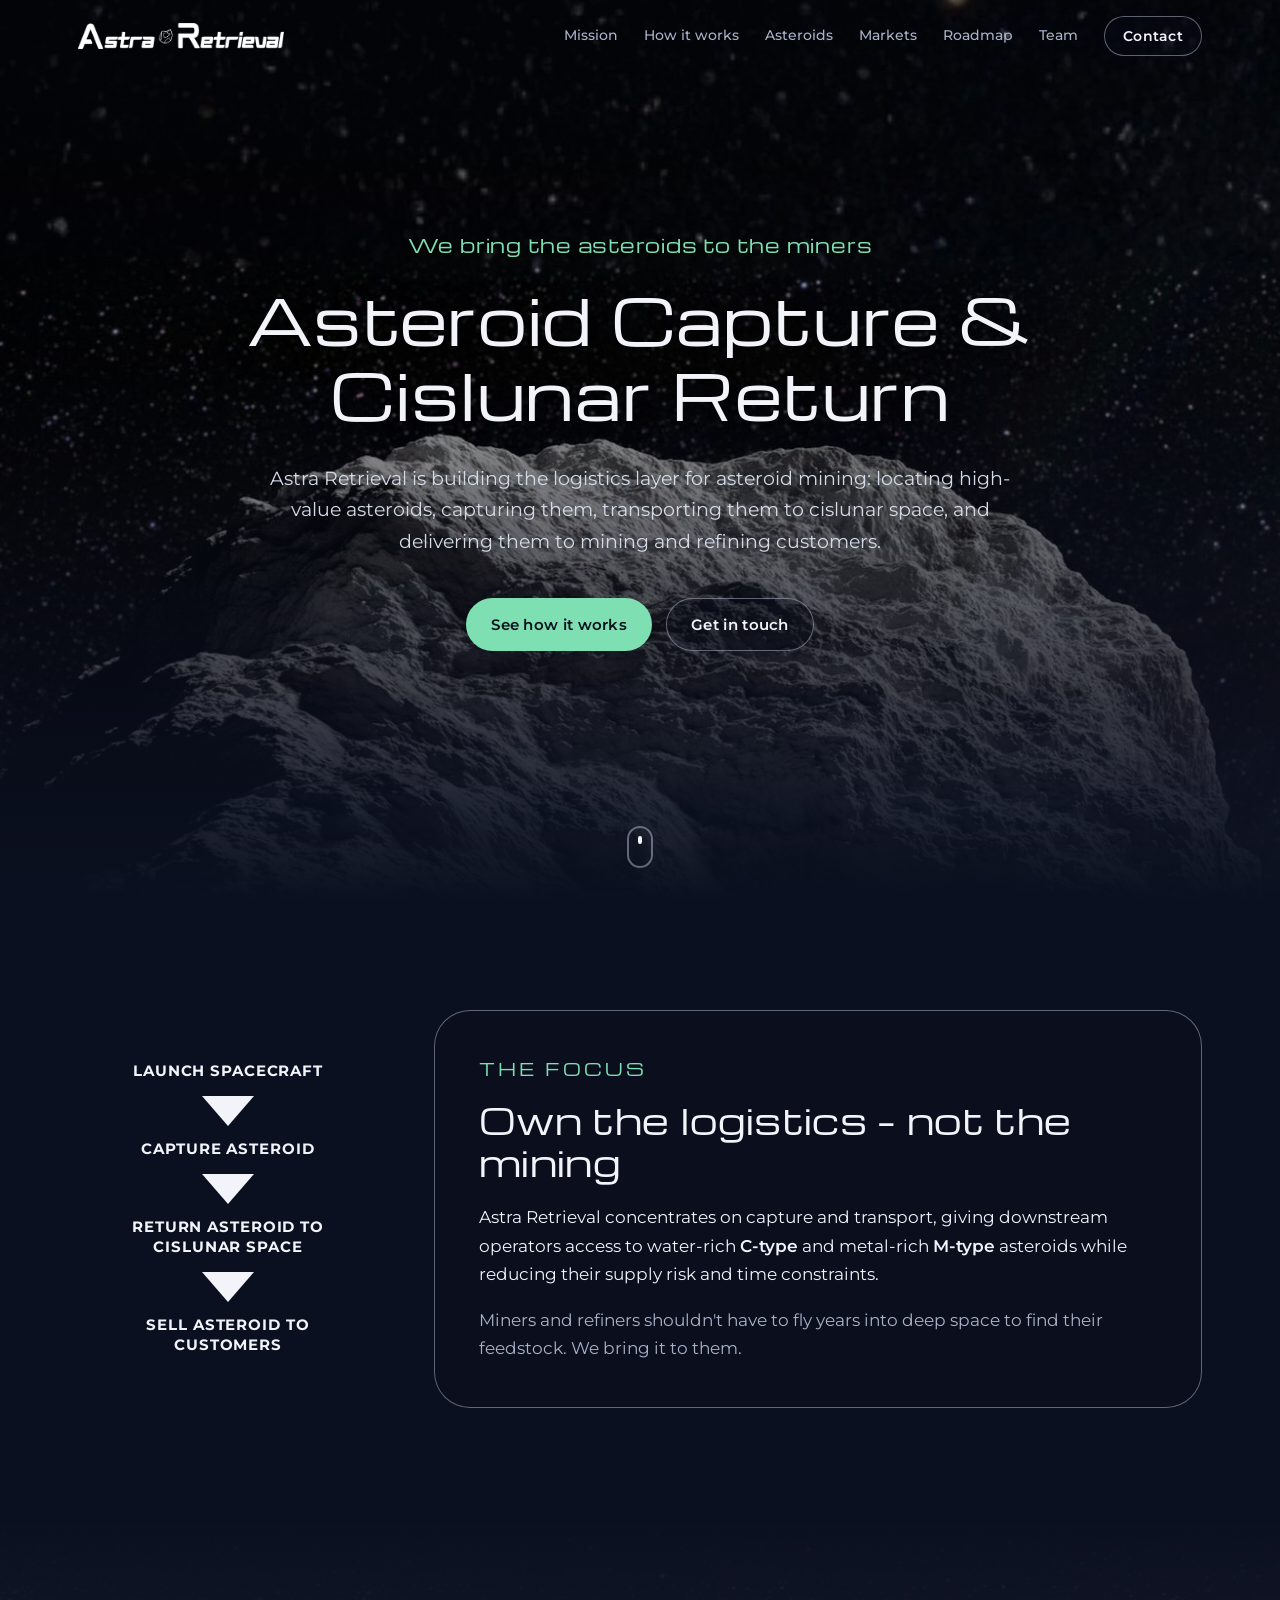
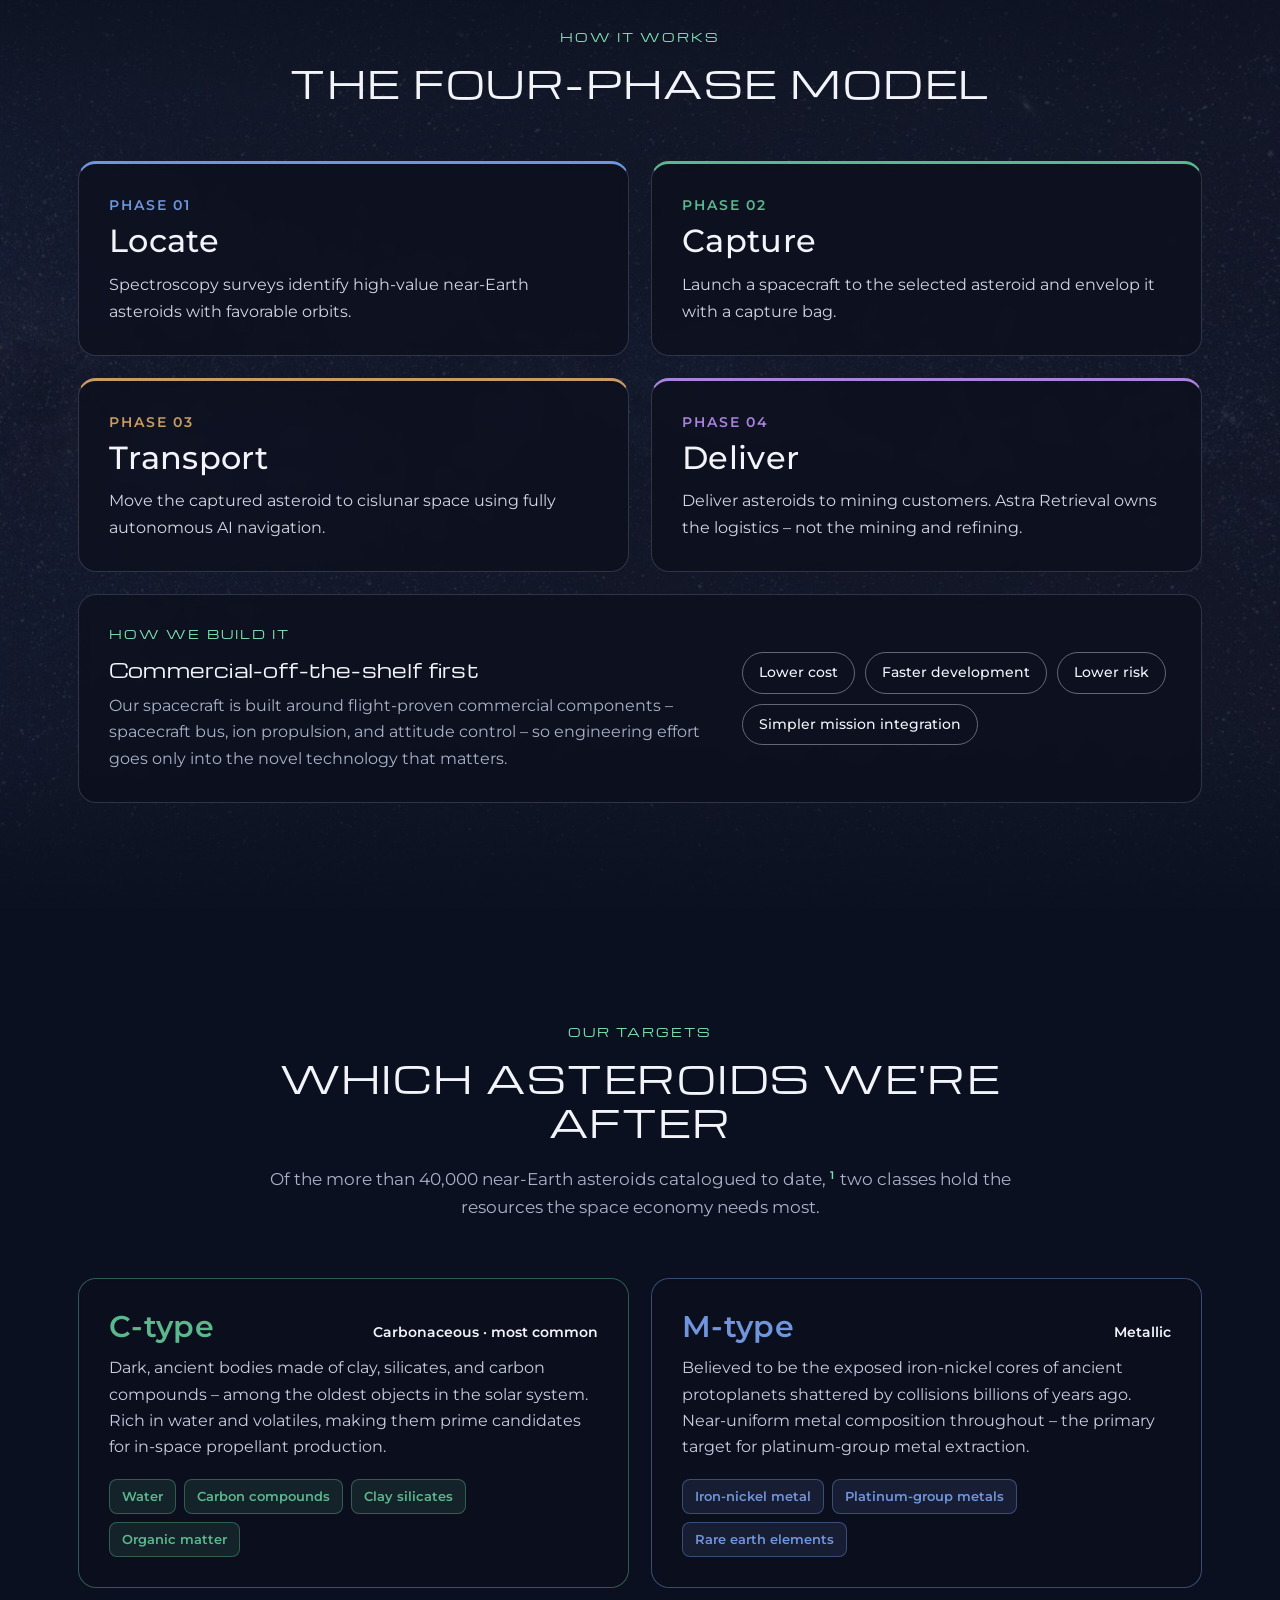
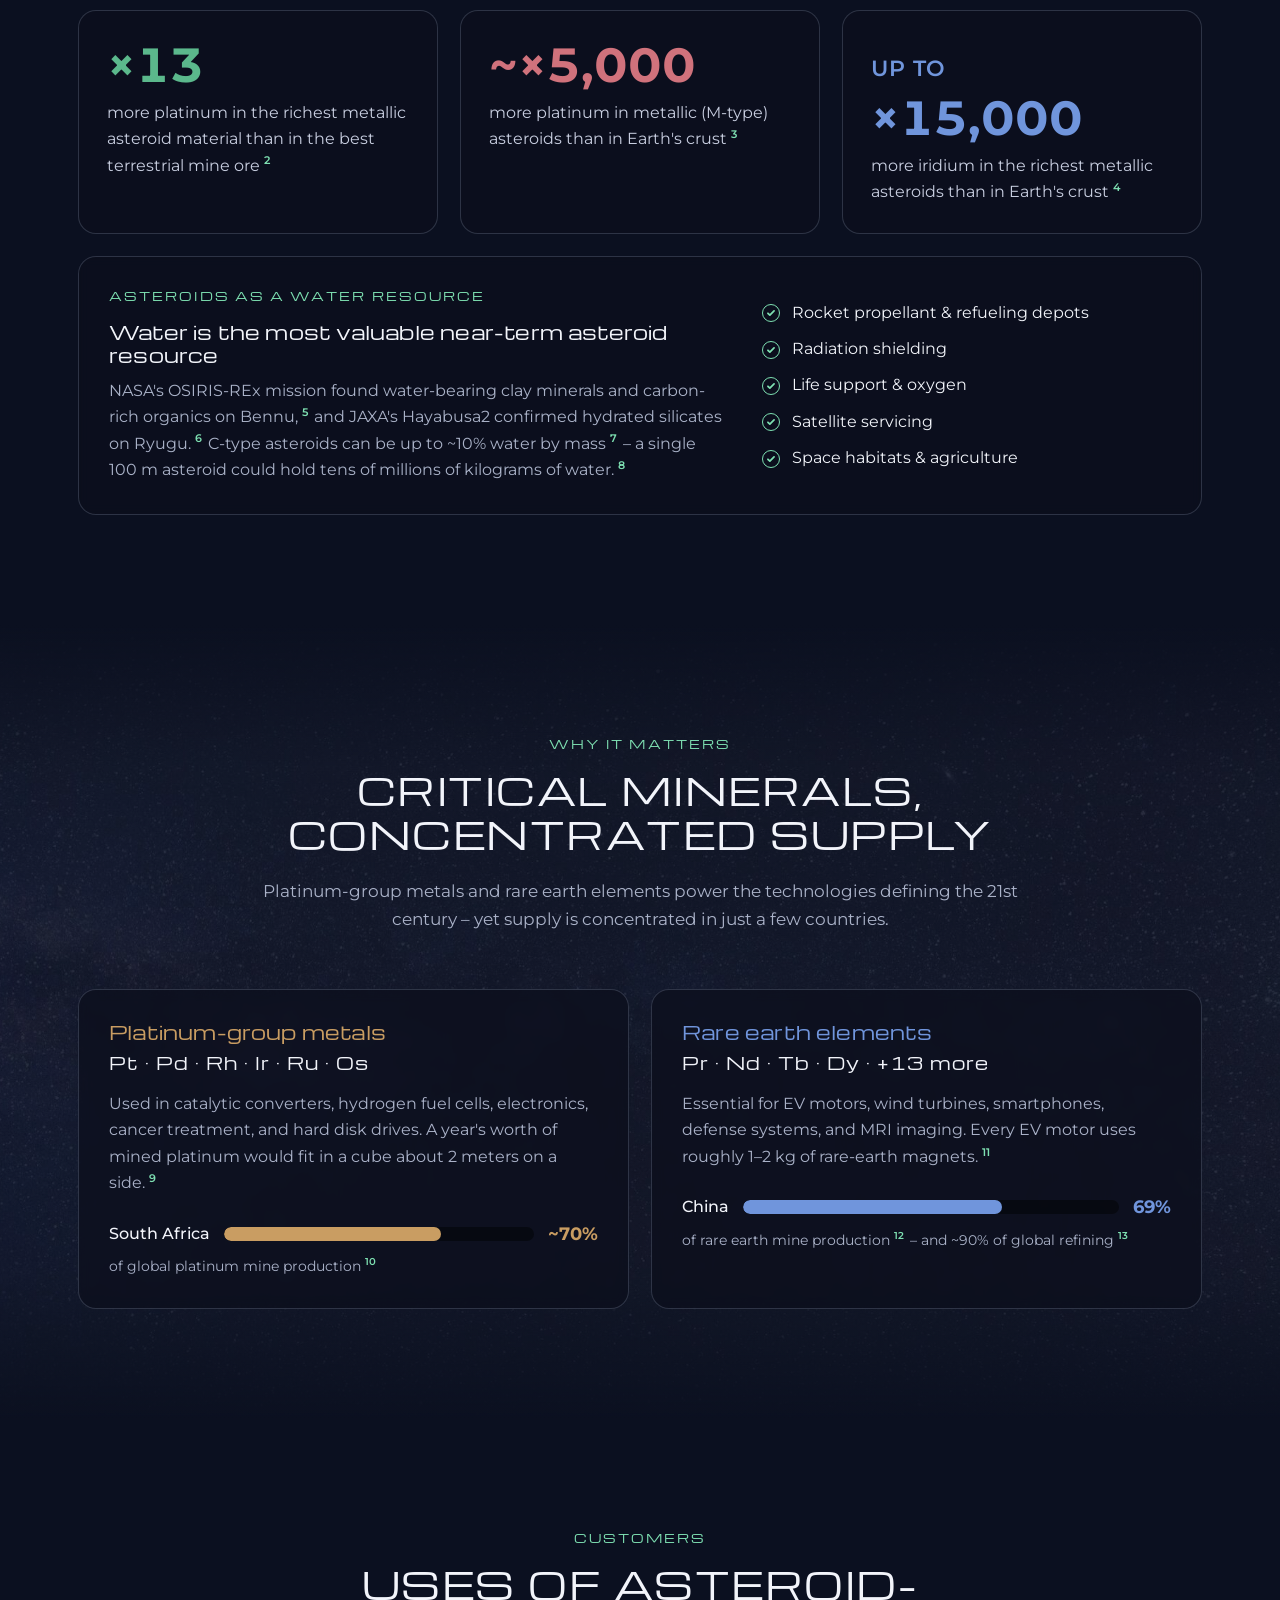
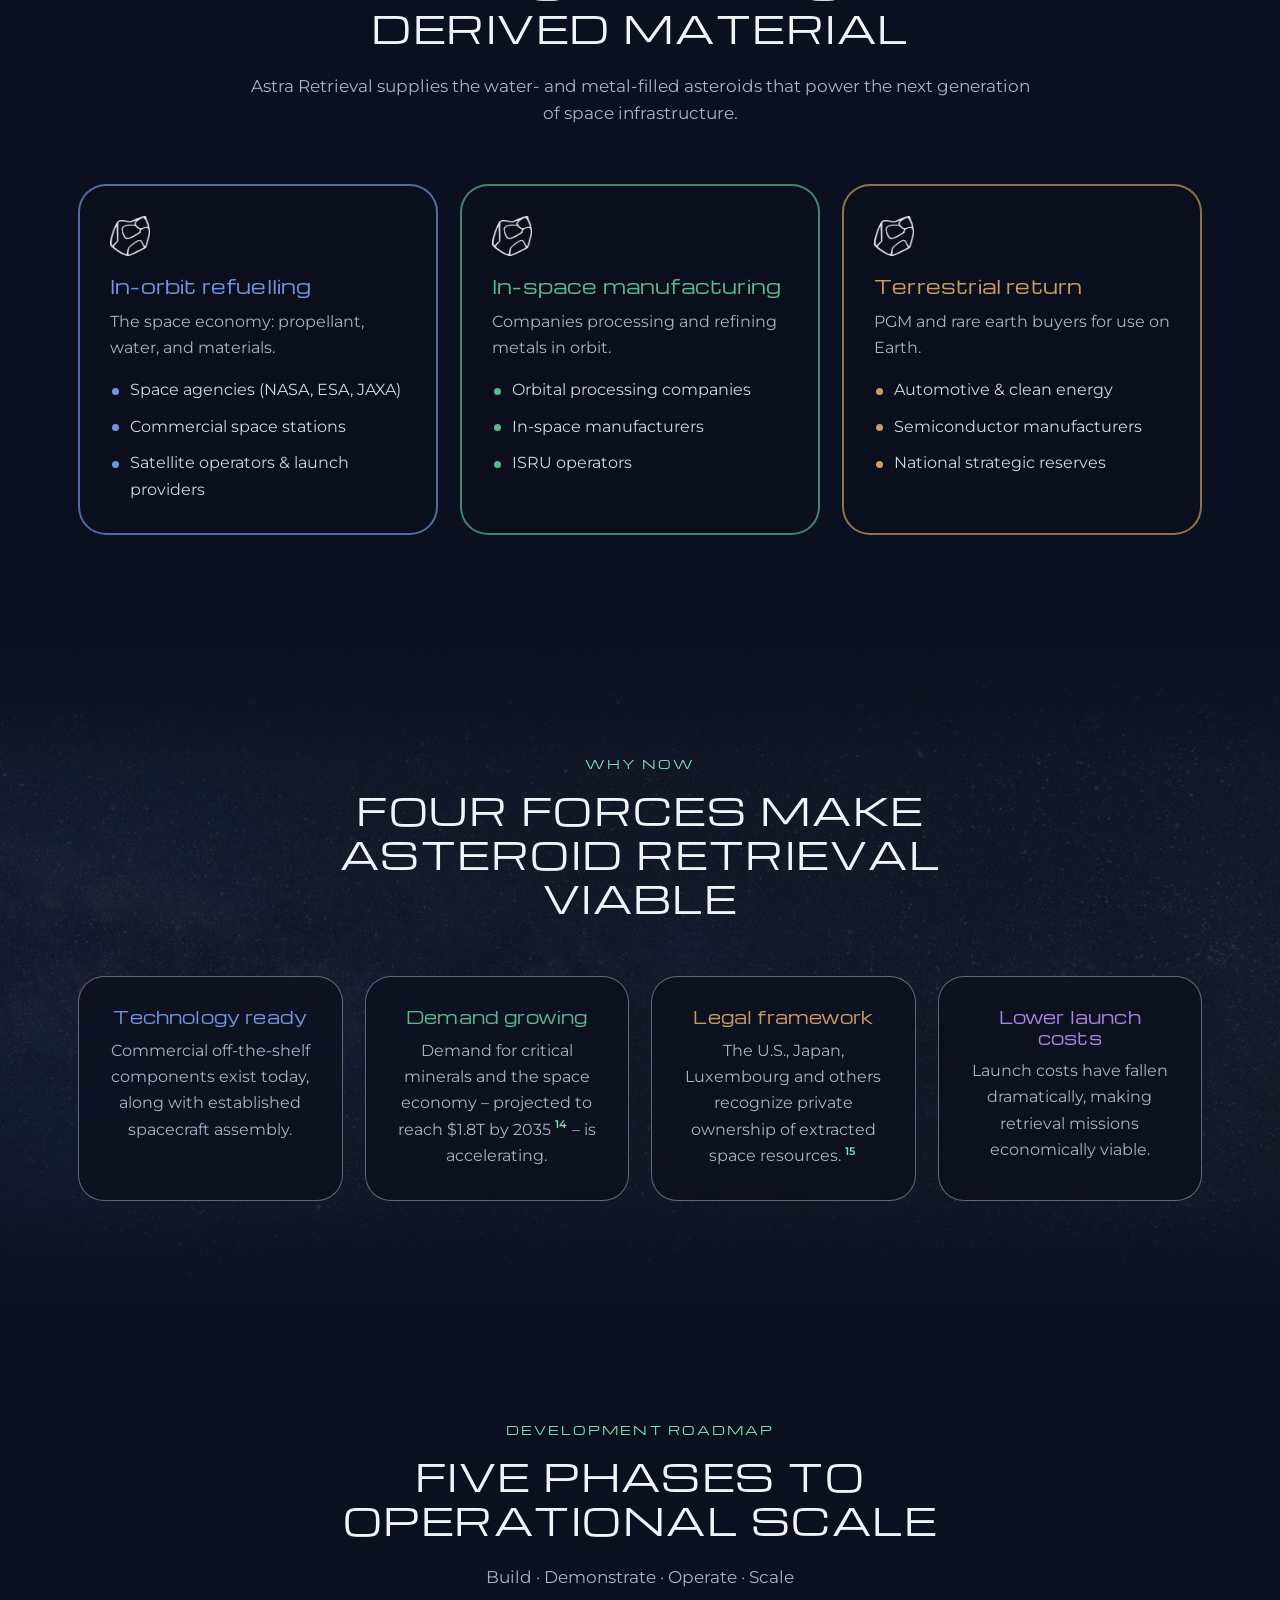
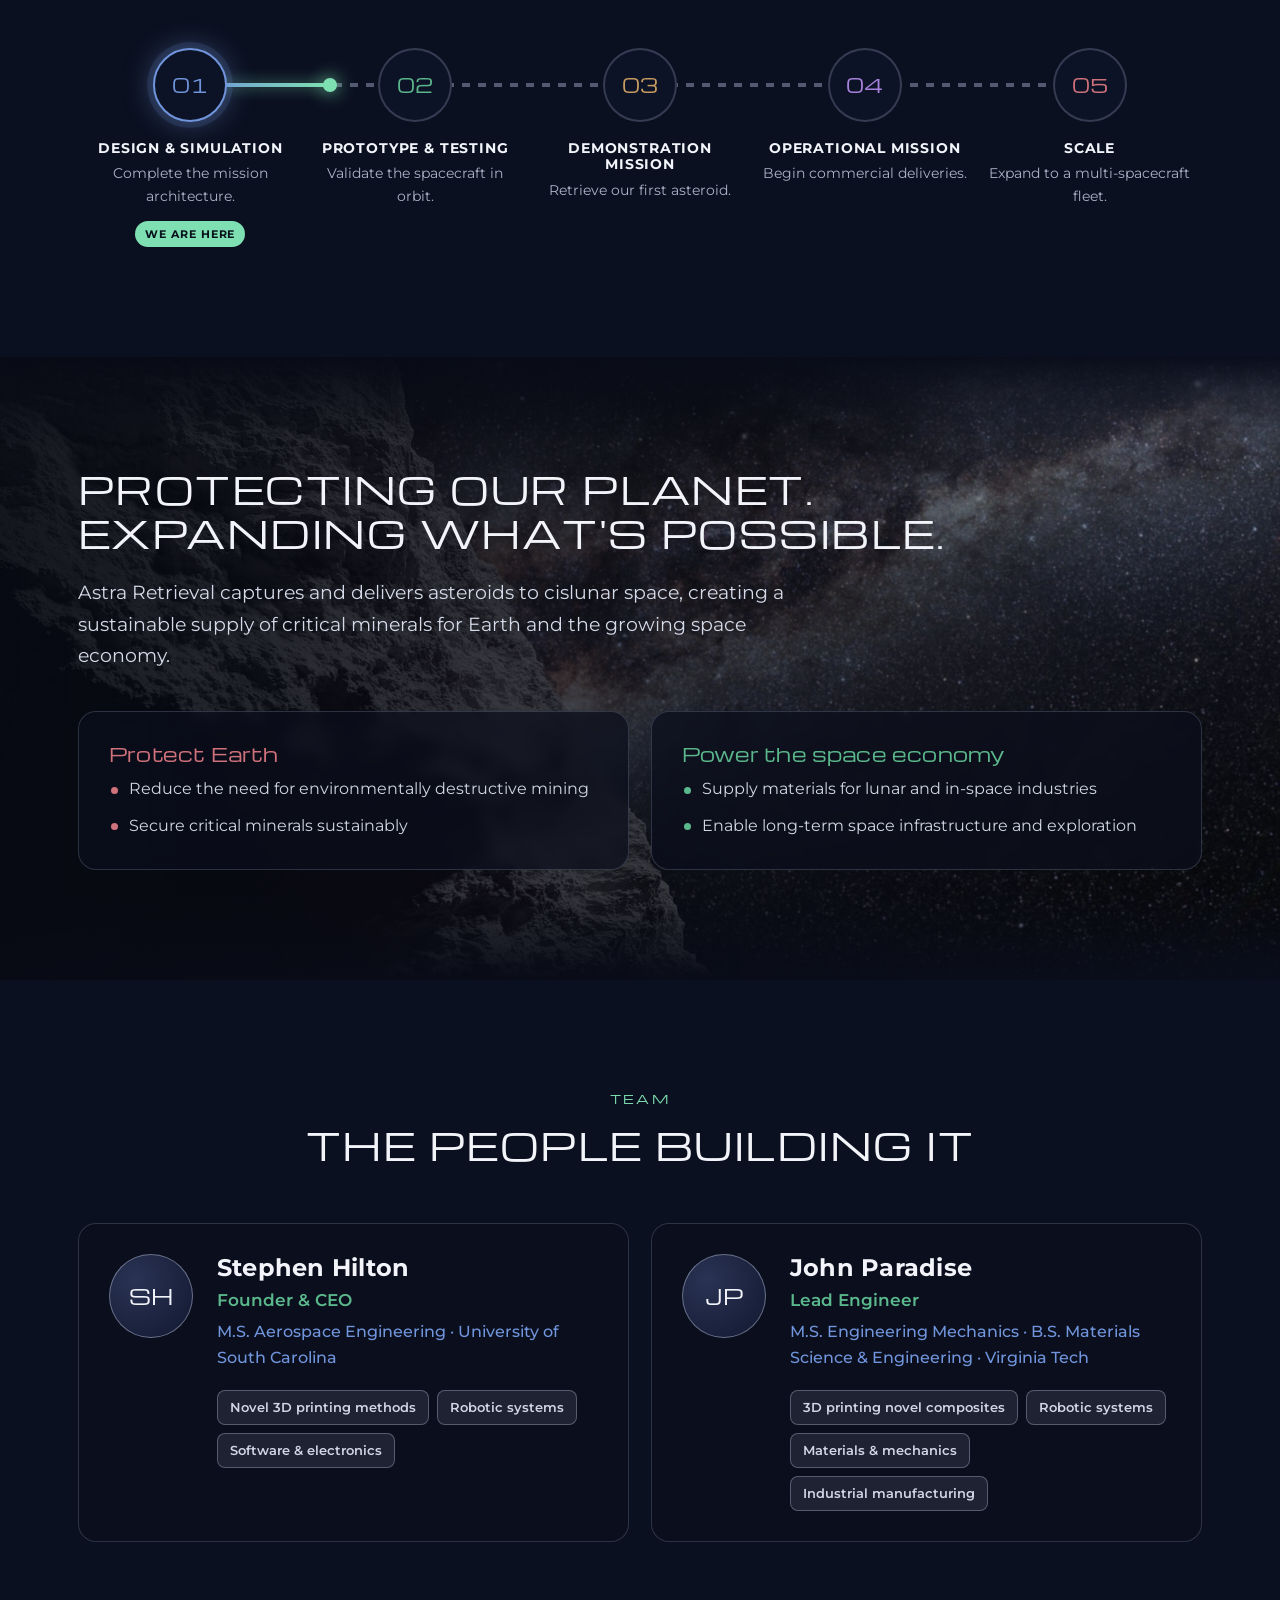
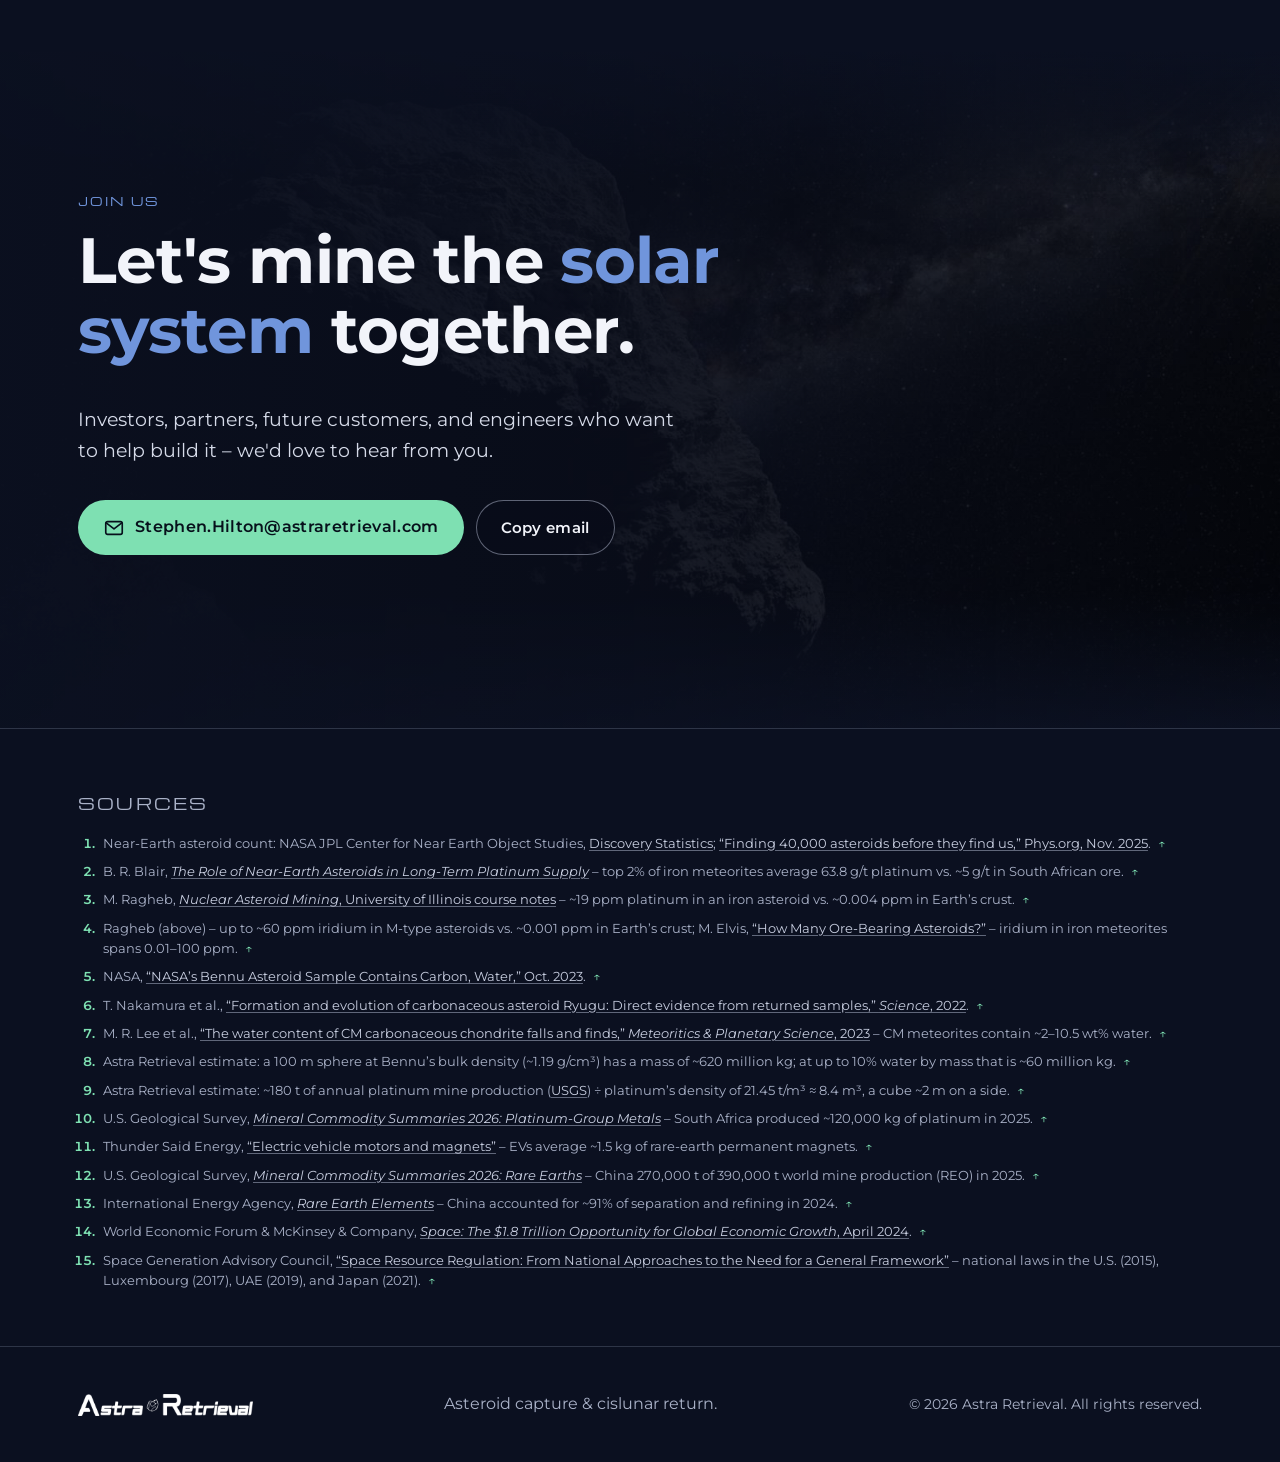
==== index.html @ 71930794 "Replace em dashes with en dashes in index.html" ====
<!doctype html>
<html lang="en">
<head>
  <meta charset="utf-8">
  <meta name="viewport" content="width=device-width, initial-scale=1">
  <title>Astra Retrieval — Asteroid Capture &amp; Cislunar Return</title>
  <meta name="description" content="Astra Retrieval is building the logistics layer for asteroid mining: locating high-value asteroids, capturing them, and delivering them to cislunar space for mining and refining customers.">
  <meta name="theme-color" content="#0b1020">

  <meta property="og:type" content="website">
  <meta property="og:title" content="Astra Retrieval — Asteroid Capture &amp; Cislunar Return">
  <meta property="og:description" content="We bring the asteroids to the miners. Astra Retrieval captures water- and metal-rich asteroids and delivers them to cislunar space.">
  <meta property="og:image" content="assets/img/og-image.jpg">
  <meta name="twitter:card" content="summary_large_image">

  <link rel="icon" href="favicon.ico" sizes="any">
  <link rel="icon" href="assets/img/favicon.png" type="image/png">
  <link rel="apple-touch-icon" href="assets/img/apple-touch-icon.png">

  <link rel="preconnect" href="https://fonts.googleapis.com">
  <link rel="preconnect" href="https://fonts.gstatic.com" crossorigin>
  <link href="https://fonts.googleapis.com/css2?family=Michroma&family=Montserrat:wght@300;400;500;600;700&display=swap" rel="stylesheet">
  <link rel="stylesheet" href="assets/css/styles.css">
</head>
<body>
  <a class="skip-link" href="#main">Skip to content</a>

  <header class="site-header">
    <div class="container nav">
      <a href="#top" class="brand" aria-label="Astra Retrieval — home">
        <img src="assets/img/logo-wordmark.png" alt="Astra Retrieval" width="220" height="28">
      </a>
      <button class="nav-toggle" aria-expanded="false" aria-controls="nav-links" aria-label="Open menu">
        <span></span><span></span><span></span>
      </button>
      <nav id="nav-links" class="nav-links" aria-label="Main">
        <a href="#focus">Mission</a>
        <a href="#how">How it works</a>
        <a href="#asteroids">Asteroids</a>
        <a href="#markets">Markets</a>
        <a href="#roadmap">Roadmap</a>
        <a href="#team">Team</a>
        <a href="#contact" class="btn btn-outline btn-sm">Contact</a>
      </nav>
    </div>
  </header>

  <main id="main">

    <!-- HERO ============================================================ -->
    <section class="hero" id="top">
      <div class="hero-bg" aria-hidden="true"><div class="hero-photo"></div></div>
      <div class="container hero-inner">
        <p class="tagline">We bring the asteroids to the miners</p>
        <h1>Asteroid Capture &amp;<br>Cislunar Return</h1>
        <p class="lead">Astra Retrieval is building the logistics layer for asteroid mining: locating high-value asteroids, capturing them, transporting them to cislunar space, and delivering them to mining and refining customers.</p>
        <div class="hero-cta">
          <a href="#how" class="btn btn-primary">See how it works</a>
          <a href="#contact" class="btn btn-outline">Get in touch</a>
        </div>
      </div>
      <a href="#focus" class="scroll-cue" aria-label="Scroll to next section"><span></span></a>
    </section>

    <!-- FOCUS ============================================================ -->
    <section class="section" id="focus">
      <div class="container focus">
        <ol class="flow" aria-label="Business model">
          <li>Launch spacecraft</li>
          <li>Capture asteroid</li>
          <li>Return asteroid to cislunar space</li>
          <li>Sell asteroid to customers</li>
        </ol>
        <div class="panel focus-panel">
          <p class="kicker">The focus</p>
          <h2>Own the logistics &ndash; not the mining</h2>
          <p>Astra Retrieval concentrates on capture and transport, giving downstream operators access to water-rich <strong>C-type</strong> and metal-rich <strong>M-type</strong> asteroids while reducing their supply risk and time constraints.</p>
          <p class="muted">Miners and refiners shouldn't have to fly years into deep space to find their feedstock. We bring it to them.</p>
        </div>
      </div>
    </section>

    <!-- HOW IT WORKS ===================================================== -->
    <section class="section section-stars" id="how">
      <div class="container">
        <header class="section-head">
          <p class="kicker">How it works</p>
          <h2>The four-phase model</h2>
        </header>
        <div class="grid phases">
          <article class="panel phase" style="--c: var(--blue)">
            <p class="phase-num">Phase 01</p>
            <h3>Locate</h3>
            <p>Spectroscopy surveys identify high-value near-Earth asteroids with favorable orbits.</p>
          </article>
          <article class="panel phase" style="--c: var(--green)">
            <p class="phase-num">Phase 02</p>
            <h3>Capture</h3>
            <p>Launch a spacecraft to the selected asteroid and envelop it with a capture bag.</p>
          </article>
          <article class="panel phase" style="--c: var(--gold)">
            <p class="phase-num">Phase 03</p>
            <h3>Transport</h3>
            <p>Move the captured asteroid to cislunar space using fully autonomous AI navigation.</p>
          </article>
          <article class="panel phase" style="--c: var(--purple)">
            <p class="phase-num">Phase 04</p>
            <h3>Deliver</h3>
            <p>Deliver asteroids to mining customers. Astra Retrieval owns the logistics &ndash; not the mining and refining.</p>
          </article>
        </div>

        <div class="cots panel">
          <div>
            <p class="kicker">How we build it</p>
            <h3>Commercial-off-the-shelf first</h3>
            <p class="muted">Our spacecraft is built around flight-proven commercial components &ndash; spacecraft bus, ion propulsion, and attitude control &ndash; so engineering effort goes only into the novel technology that matters.</p>
          </div>
          <ul class="pill-list">
            <li>Lower cost</li>
            <li>Faster development</li>
            <li>Lower risk</li>
            <li>Simpler mission integration</li>
          </ul>
        </div>
      </div>
    </section>

    <!-- ASTEROIDS ======================================================== -->
    <section class="section" id="asteroids">
      <div class="container">
        <header class="section-head">
          <p class="kicker">Our targets</p>
          <h2>Which asteroids we're after</h2>
          <p class="muted">Of the more than 40,000 near-Earth asteroids catalogued to date,<sup class="fn"><a href="#src-1" id="ref-1" aria-label="Source 1">1</a></sup> two classes hold the resources the space economy needs most.</p>
        </header>

        <div class="grid two">
          <article class="panel type-card" style="--c: var(--green)">
            <div class="type-head">
              <h3>C-type</h3>
              <span class="type-sub">Carbonaceous &middot; most common</span>
            </div>
            <p>Dark, ancient bodies made of clay, silicates, and carbon compounds &ndash; among the oldest objects in the solar system. Rich in water and volatiles, making them prime candidates for in-space propellant production.</p>
            <ul class="tags">
              <li>Water</li><li>Carbon compounds</li><li>Clay silicates</li><li>Organic matter</li>
            </ul>
          </article>
          <article class="panel type-card" style="--c: var(--blue)">
            <div class="type-head">
              <h3>M-type</h3>
              <span class="type-sub">Metallic</span>
            </div>
            <p>Believed to be the exposed iron-nickel cores of ancient protoplanets shattered by collisions billions of years ago. Near-uniform metal composition throughout &ndash; the primary target for platinum-group metal extraction.</p>
            <ul class="tags">
              <li>Iron-nickel metal</li><li>Platinum-group metals</li><li>Rare earth elements</li>
            </ul>
          </article>
        </div>

        <div class="grid three stats">
          <div class="stat" style="--c: var(--green)">
            <span class="stat-num">&times;<span class="count" data-to="13">13</span></span>
            <span class="stat-label">more platinum in the richest metallic asteroid material than in the best terrestrial mine ore<sup class="fn"><a href="#src-2" id="ref-2" aria-label="Source 2">2</a></sup></span>
          </div>
          <div class="stat" style="--c: var(--red)">
            <span class="stat-num">~&times;<span class="count" data-to="5000">5,000</span></span>
            <span class="stat-label">more platinum in metallic (M-type) asteroids than in Earth's crust<sup class="fn"><a href="#src-3" id="ref-3" aria-label="Source 3">3</a></sup></span>
          </div>
          <div class="stat" style="--c: var(--blue)">
            <span class="stat-num"><small>up to</small> &times;<span class="count" data-to="15000">15,000</span></span>
            <span class="stat-label">more iridium in the richest metallic asteroids than in Earth's crust<sup class="fn"><a href="#src-4" id="ref-4" aria-label="Source 4">4</a></sup></span>
          </div>
        </div>

        <div class="panel water">
          <div class="water-copy">
            <p class="kicker">Asteroids as a water resource</p>
            <h3>Water is the most valuable near-term asteroid resource</h3>
            <p class="muted">NASA's OSIRIS-REx mission found water-bearing clay minerals and carbon-rich organics on Bennu,<sup class="fn"><a href="#src-5" id="ref-5" aria-label="Source 5">5</a></sup> and JAXA's Hayabusa2 confirmed hydrated silicates on Ryugu.<sup class="fn"><a href="#src-6" id="ref-6" aria-label="Source 6">6</a></sup> C-type asteroids can be up to ~10% water by mass<sup class="fn"><a href="#src-7" id="ref-7" aria-label="Source 7">7</a></sup> &ndash; a single 100&nbsp;m asteroid could hold tens of millions of kilograms of water.<sup class="fn"><a href="#src-8" id="ref-8" aria-label="Source 8">8</a></sup></p>
          </div>
          <ul class="checks">
            <li>Rocket propellant &amp; refueling depots</li>
            <li>Radiation shielding</li>
            <li>Life support &amp; oxygen</li>
            <li>Satellite servicing</li>
            <li>Space habitats &amp; agriculture</li>
          </ul>
        </div>
      </div>
    </section>

    <!-- CRITICAL MINERALS ================================================ -->
    <section class="section section-stars" id="minerals">
      <div class="container">
        <header class="section-head">
          <p class="kicker">Why it matters</p>
          <h2>Critical minerals, concentrated supply</h2>
          <p class="muted">Platinum-group metals and rare earth elements power the technologies defining the 21st century &ndash; yet supply is concentrated in just a few countries.</p>
        </header>
        <div class="grid two">
          <article class="panel mineral" style="--c: var(--gold)">
            <h3>Platinum-group metals</h3>
            <p class="symbols" aria-label="Platinum, palladium, rhodium, iridium, ruthenium, osmium">Pt &middot; Pd &middot; Rh &middot; Ir &middot; Ru &middot; Os</p>
            <p class="muted">Used in catalytic converters, hydrogen fuel cells, electronics, cancer treatment, and hard disk drives. A year's worth of mined platinum would fit in a cube about 2&nbsp;meters on a side.<sup class="fn"><a href="#src-9" id="ref-9" aria-label="Source 9">9</a></sup></p>
            <div class="bar-row"><span>South Africa</span><div class="bar"><i style="width:70%"></i></div><b>~70%</b></div>
            <p class="bar-caption">of global platinum mine production<sup class="fn"><a href="#src-10" id="ref-10" aria-label="Source 10">10</a></sup></p>
          </article>
          <article class="panel mineral" style="--c: var(--blue)">
            <h3>Rare earth elements</h3>
            <p class="symbols" aria-label="Praseodymium, neodymium, terbium, dysprosium">Pr &middot; Nd &middot; Tb &middot; Dy &middot; +13 more</p>
            <p class="muted">Essential for EV motors, wind turbines, smartphones, defense systems, and MRI imaging. Every EV motor uses roughly 1&ndash;2&nbsp;kg of rare-earth magnets.<sup class="fn"><a href="#src-11" id="ref-11" aria-label="Source 11">11</a></sup></p>
            <div class="bar-row"><span>China</span><div class="bar"><i style="width:69%"></i></div><b>69%</b></div>
            <p class="bar-caption">of rare earth mine production<sup class="fn"><a href="#src-12" id="ref-12" aria-label="Source 12">12</a></sup> &ndash; and ~90% of global refining<sup class="fn"><a href="#src-13" id="ref-13" aria-label="Source 13">13</a></sup></p>
          </article>
        </div>
      </div>
    </section>

    <!-- MARKETS ========================================================== -->
    <section class="section" id="markets">
      <div class="container">
        <header class="section-head">
          <p class="kicker">Customers</p>
          <h2>Uses of asteroid-derived material</h2>
          <p class="muted">Astra Retrieval supplies the water- and metal-filled asteroids that power the next generation of space infrastructure.</p>
        </header>
        <div class="grid three">
          <article class="panel market" style="--c: var(--blue)">
            <img src="assets/img/asteroid-icon.png" alt="" class="market-icon" width="40" height="40">
            <h3>In-orbit refuelling</h3>
            <p class="muted">The space economy: propellant, water, and materials.</p>
            <ul class="dots">
              <li>Space agencies (NASA, ESA, JAXA)</li>
              <li>Commercial space stations</li>
              <li>Satellite operators &amp; launch providers</li>
            </ul>
          </article>
          <article class="panel market" style="--c: var(--green)">
            <img src="assets/img/asteroid-icon.png" alt="" class="market-icon" width="40" height="40">
            <h3>In-space manufacturing</h3>
            <p class="muted">Companies processing and refining metals in orbit.</p>
            <ul class="dots">
              <li>Orbital processing companies</li>
              <li>In-space manufacturers</li>
              <li>ISRU operators</li>
            </ul>
          </article>
          <article class="panel market" style="--c: var(--gold)">
            <img src="assets/img/asteroid-icon.png" alt="" class="market-icon" width="40" height="40">
            <h3>Terrestrial return</h3>
            <p class="muted">PGM and rare earth buyers for use on Earth.</p>
            <ul class="dots">
              <li>Automotive &amp; clean energy</li>
              <li>Semiconductor manufacturers</li>
              <li>National strategic reserves</li>
            </ul>
          </article>
        </div>
      </div>
    </section>

    <!-- WHY NOW ========================================================== -->
    <section class="section section-stars" id="why-now">
      <div class="container">
        <header class="section-head">
          <p class="kicker">Why now</p>
          <h2>Four forces make asteroid retrieval viable</h2>
        </header>
        <div class="grid four">
          <article class="panel why" style="--c: var(--blue)">
            <h3>Technology ready</h3>
            <p class="muted">Commercial off-the-shelf components exist today, along with established spacecraft assembly.</p>
          </article>
          <article class="panel why" style="--c: var(--green)">
            <h3>Demand growing</h3>
            <p class="muted">Demand for critical minerals and the space economy &ndash; projected to reach $1.8T by 2035<sup class="fn"><a href="#src-14" id="ref-14" aria-label="Source 14">14</a></sup> &ndash; is accelerating.</p>
          </article>
          <article class="panel why" style="--c: var(--gold)">
            <h3>Legal framework</h3>
            <p class="muted">The U.S., Japan, Luxembourg and others recognize private ownership of extracted space resources.<sup class="fn"><a href="#src-15" id="ref-15" aria-label="Source 15">15</a></sup></p>
          </article>
          <article class="panel why" style="--c: var(--purple)">
            <h3>Lower launch costs</h3>
            <p class="muted">Launch costs have fallen dramatically, making retrieval missions economically viable.</p>
          </article>
        </div>
      </div>
    </section>

    <!-- ROADMAP ========================================================== -->
    <section class="section" id="roadmap">
      <div class="container">
        <header class="section-head">
          <p class="kicker">Development roadmap</p>
          <h2>Five phases to operational scale</h2>
          <p class="muted">Build &middot; Demonstrate &middot; Operate &middot; Scale</p>
        </header>
        <!--
          --progress = how far along the roadmap we are, counted in phases from Phase 01.
            0.62 = most of the way through Phase 01; 1.0 = reached Phase 02; 1.5 = halfway through Phase 02 ...
          Move the "current" class and the "We are here" badge to the phase you're in.
        -->
        <div class="rm" style="--progress: 0.62">
          <div class="rm-track" aria-hidden="true"><span class="rm-planned"></span><span class="rm-done"></span><span class="rm-comet"></span></div>
          <ol class="rm-steps">
            <li class="rm-step current" style="--c: var(--blue)">
              <div class="rm-node">01</div>
              <h3>Design &amp; simulation</h3>
              <p>Complete the mission architecture.</p>
              <span class="rm-badge">We are here</span>
            </li>
            <li class="rm-step" style="--c: var(--green)">
              <div class="rm-node">02</div>
              <h3>Prototype &amp; testing</h3>
              <p>Validate the spacecraft in orbit.</p>
            </li>
            <li class="rm-step" style="--c: var(--gold)">
              <div class="rm-node">03</div>
              <h3>Demonstration mission</h3>
              <p>Retrieve our first asteroid.</p>
            </li>
            <li class="rm-step" style="--c: var(--purple)">
              <div class="rm-node">04</div>
              <h3>Operational mission</h3>
              <p>Begin commercial deliveries.</p>
            </li>
            <li class="rm-step" style="--c: var(--red)">
              <div class="rm-node">05</div>
              <h3>Scale</h3>
              <p>Expand to a multi-spacecraft fleet.</p>
            </li>
          </ol>
        </div>
      </div>
    </section>

    <!-- MISSION ========================================================== -->
    <section class="section mission">
      <div class="mission-bg" aria-hidden="true"></div>
      <div class="container mission-inner">
        <h2>Protecting our planet.<br>Expanding what's possible.</h2>
        <p class="lead">Astra Retrieval captures and delivers asteroids to cislunar space, creating a sustainable supply of critical minerals for Earth and the growing space economy.</p>
        <div class="grid two">
          <div class="panel glass" style="--c: var(--red)">
            <h3>Protect Earth</h3>
            <ul class="dots">
              <li>Reduce the need for environmentally destructive mining</li>
              <li>Secure critical minerals sustainably</li>
            </ul>
          </div>
          <div class="panel glass" style="--c: var(--green)">
            <h3>Power the space economy</h3>
            <ul class="dots">
              <li>Supply materials for lunar and in-space industries</li>
              <li>Enable long-term space infrastructure and exploration</li>
            </ul>
          </div>
        </div>
      </div>
    </section>

    <!-- TEAM ============================================================= -->
    <section class="section" id="team">
      <div class="container">
        <header class="section-head">
          <p class="kicker">Team</p>
          <h2>The people building it</h2>
        </header>
        <div class="grid two team">
          <article class="panel person">
            <div class="avatar" aria-hidden="true">SH</div>
            <div>
              <h3>Stephen Hilton</h3>
              <p class="role">Founder &amp; CEO</p>
              <p class="edu">M.S. Aerospace Engineering &middot; University of South Carolina</p>
              <ul class="tags">
                <li>Novel 3D printing methods</li><li>Robotic systems</li><li>Software &amp; electronics</li>
              </ul>
            </div>
          </article>
          <article class="panel person">
            <div class="avatar" aria-hidden="true">JP</div>
            <div>
              <h3>John Paradise</h3>
              <p class="role">Lead Engineer</p>
              <p class="edu">M.S. Engineering Mechanics &middot; B.S. Materials Science &amp; Engineering &middot; Virginia Tech</p>
              <ul class="tags">
                <li>3D printing novel composites</li><li>Robotic systems</li><li>Materials &amp; mechanics</li><li>Industrial manufacturing</li>
              </ul>
            </div>
          </article>
        </div>
      </div>
    </section>

    <!-- CONTACT ========================================================== -->
    <section class="section contact" id="contact">
      <div class="contact-bg" aria-hidden="true"></div>
      <div class="container contact-inner">
        <p class="kicker">Join us</p>
        <h2 class="contact-title">Let's mine the <span class="hl">solar system</span> together.</h2>
        <p class="lead">Investors, partners, future customers, and engineers who want to help build it &ndash; we'd love to hear from you.</p>
        <div class="email-row">
          <a class="btn btn-primary email-btn" href="mailto:Stephen.Hilton@astraretrieval.com?subject=Hello%20Astra%20Retrieval">
            <svg viewBox="0 0 24 24" aria-hidden="true"><rect x="3" y="5" width="18" height="14" rx="2"/><path d="M3.5 6.5l8.5 6.5 8.5-6.5"/></svg>
            Stephen.Hilton@astraretrieval.com
          </a>
          <button type="button" class="btn btn-outline" id="copy-email" data-email="Stephen.Hilton@astraretrieval.com">Copy email</button>
        </div>
        <p class="copy-status" id="copy-status" role="status"></p>
      </div>
    </section>

    <!-- SOURCES ========================================================== -->
    <section class="sources" id="sources" aria-labelledby="sources-title">
      <div class="container">
        <h2 id="sources-title">Sources</h2>
        <ol class="source-list">
          <li id="src-1">Near-Earth asteroid count: NASA JPL Center for Near Earth Object Studies, <a href="https://cneos.jpl.nasa.gov/stats/" target="_blank" rel="noopener">Discovery Statistics</a>; <a href="https://phys.org/news/2025-11-asteroids.html" target="_blank" rel="noopener">&ldquo;Finding 40,000 asteroids before they find us,&rdquo; Phys.org, Nov. 2025</a>. <a href="#ref-1" class="back" aria-label="Back to text">&uarr;</a></li>
          <li id="src-2">B. R. Blair, <a href="https://nss.org/wp-content/uploads/2023/05/Role-Of-Near-Earth-Asteroids-In-Long-Term-Platinum-Supply.pdf" target="_blank" rel="noopener"><em>The Role of Near-Earth Asteroids in Long-Term Platinum Supply</em></a> &ndash; top 2% of iron meteorites average 63.8&nbsp;g/t platinum vs. ~5&nbsp;g/t in South African ore. <a href="#ref-2" class="back" aria-label="Back to text">&uarr;</a></li>
          <li id="src-3">M. Ragheb, <a href="https://mragheb.com/NPRE%20402%20ME%20405%20Nuclear%20Power%20Engineering/Nuclear%20Asteroid%20Mining.pdf" target="_blank" rel="noopener"><em>Nuclear Asteroid Mining</em>, University of Illinois course notes</a> &ndash; ~19&nbsp;ppm platinum in an iron asteroid vs. ~0.004&nbsp;ppm in Earth&rsquo;s crust. <a href="#ref-3" class="back" aria-label="Back to text">&uarr;</a></li>
          <li id="src-4">Ragheb (above) &ndash; up to ~60&nbsp;ppm iridium in M-type asteroids vs. ~0.001&nbsp;ppm in Earth&rsquo;s crust; M. Elvis, <a href="https://arxiv.org/abs/1312.4450" target="_blank" rel="noopener">&ldquo;How Many Ore-Bearing Asteroids?&rdquo;</a> &ndash; iridium in iron meteorites spans 0.01&ndash;100&nbsp;ppm. <a href="#ref-4" class="back" aria-label="Back to text">&uarr;</a></li>
          <li id="src-5">NASA, <a href="https://www.nasa.gov/news-release/nasas-bennu-asteroid-sample-contains-carbon-water" target="_blank" rel="noopener">&ldquo;NASA&rsquo;s Bennu Asteroid Sample Contains Carbon, Water,&rdquo; Oct. 2023</a>. <a href="#ref-5" class="back" aria-label="Back to text">&uarr;</a></li>
          <li id="src-6">T. Nakamura et al., <a href="https://www.science.org/doi/10.1126/science.abn8671" target="_blank" rel="noopener">&ldquo;Formation and evolution of carbonaceous asteroid Ryugu: Direct evidence from returned samples,&rdquo; <em>Science</em>, 2022</a>. <a href="#ref-6" class="back" aria-label="Back to text">&uarr;</a></li>
          <li id="src-7">M. R. Lee et al., <a href="https://onlinelibrary.wiley.com/doi/10.1111/maps.14099" target="_blank" rel="noopener">&ldquo;The water content of CM carbonaceous chondrite falls and finds,&rdquo; <em>Meteoritics &amp; Planetary Science</em>, 2023</a> &ndash; CM meteorites contain ~2&ndash;10.5&nbsp;wt% water. <a href="#ref-7" class="back" aria-label="Back to text">&uarr;</a></li>
          <li id="src-8">Astra Retrieval estimate: a 100&nbsp;m sphere at Bennu&rsquo;s bulk density (~1.19&nbsp;g/cm&sup3;) has a mass of ~620 million kg; at up to 10% water by mass that is ~60 million kg. <a href="#ref-8" class="back" aria-label="Back to text">&uarr;</a></li>
          <li id="src-9">Astra Retrieval estimate: ~180&nbsp;t of annual platinum mine production (<a href="https://pubs.usgs.gov/periodicals/mcs2026/mcs2026-platinum-group.pdf" target="_blank" rel="noopener">USGS</a>) &divide; platinum&rsquo;s density of 21.45&nbsp;t/m&sup3; &asymp; 8.4&nbsp;m&sup3;, a cube ~2&nbsp;m on a side. <a href="#ref-9" class="back" aria-label="Back to text">&uarr;</a></li>
          <li id="src-10">U.S. Geological Survey, <a href="https://pubs.usgs.gov/periodicals/mcs2026/mcs2026-platinum-group.pdf" target="_blank" rel="noopener"><em>Mineral Commodity Summaries 2026: Platinum-Group Metals</em></a> &ndash; South Africa produced ~120,000&nbsp;kg of platinum in 2025. <a href="#ref-10" class="back" aria-label="Back to text">&uarr;</a></li>
          <li id="src-11">Thunder Said Energy, <a href="https://thundersaidenergy.com/downloads/electric-vehicles-motors-and-magnets/" target="_blank" rel="noopener">&ldquo;Electric vehicle motors and magnets&rdquo;</a> &ndash; EVs average ~1.5&nbsp;kg of rare-earth permanent magnets. <a href="#ref-11" class="back" aria-label="Back to text">&uarr;</a></li>
          <li id="src-12">U.S. Geological Survey, <a href="https://pubs.usgs.gov/periodicals/mcs2026/mcs2026-rare-earths.pdf" target="_blank" rel="noopener"><em>Mineral Commodity Summaries 2026: Rare Earths</em></a> &ndash; China 270,000&nbsp;t of 390,000&nbsp;t world mine production (REO) in 2025. <a href="#ref-12" class="back" aria-label="Back to text">&uarr;</a></li>
          <li id="src-13">International Energy Agency, <a href="https://www.iea.org/reports/rare-earth-elements/executive-summary" target="_blank" rel="noopener"><em>Rare Earth Elements</em></a> &ndash; China accounted for ~91% of separation and refining in 2024. <a href="#ref-13" class="back" aria-label="Back to text">&uarr;</a></li>
          <li id="src-14">World Economic Forum &amp; McKinsey &amp; Company, <a href="https://www.weforum.org/publications/space-the-1-8-trillion-opportunity-for-global-economic-growth/" target="_blank" rel="noopener"><em>Space: The $1.8 Trillion Opportunity for Global Economic Growth</em>, April 2024</a>. <a href="#ref-14" class="back" aria-label="Back to text">&uarr;</a></li>
          <li id="src-15">Space Generation Advisory Council, <a href="https://spacegeneration.org/space-resource-regulation-from-national-approaches-to-the-need-for-a-general-framework" target="_blank" rel="noopener">&ldquo;Space Resource Regulation: From National Approaches to the Need for a General Framework&rdquo;</a> &ndash; national laws in the U.S. (2015), Luxembourg (2017), UAE (2019), and Japan (2021). <a href="#ref-15" class="back" aria-label="Back to text">&uarr;</a></li>
        </ol>
      </div>
    </section>
  </main>

  <footer class="site-footer">
    <div class="container footer-inner">
      <img src="assets/img/logo-wordmark.png" alt="Astra Retrieval" width="180" height="23" class="footer-logo">
      <p class="muted">Asteroid capture &amp; cislunar return.</p>
      <p class="muted small">&copy; <span id="year">2026</span> Astra Retrieval. All rights reserved.</p>
    </div>
  </footer>

  <script src="assets/js/main.js" defer></script>
</body>
</html>
---- assets/css/styles.css ----
/* ==========================================================================
   Astra Retrieval — site styles
   Palette and type follow the pitch deck & one-pager.
   ========================================================================== */

:root {
  --bg: #0b1020;
  --bg-2: #10172b;
  --panel: rgba(12, 15, 28, 0.72);
  --panel-solid: #11162a;
  --border: rgba(170, 180, 210, 0.22);
  --border-strong: rgba(200, 208, 230, 0.45);
  --text: #f2f4fa;
  --muted: #aab2c8;

  --mint: #7ee0b2;     /* one-pager tagline */
  --green: #5bb88c;
  --blue: #7095dc;
  --gold: #c99d62;
  --purple: #a983de;
  --red: #d0727c;

  --radius: 18px;
  --maxw: 1180px;
  --display: "Michroma", "Eurostile", "Arial Black", sans-serif;
  --body: "Montserrat", system-ui, -apple-system, "Segoe UI", Roboto, sans-serif;
}

*, *::before, *::after { box-sizing: border-box; }

html { scroll-behavior: smooth; scroll-padding-top: 76px; }
@media (prefers-reduced-motion: reduce) { html { scroll-behavior: auto; } }

body {
  margin: 0;
  background: var(--bg);
  color: var(--text);
  font-family: var(--body);
  font-size: 16px;
  line-height: 1.65;
  -webkit-font-smoothing: antialiased;
  overflow-x: hidden;
}

img { max-width: 100%; display: block; }
a { color: inherit; text-decoration: none; }
p { margin: 0 0 1em; }
p:last-child { margin-bottom: 0; }

h1, h2, h3 {
  font-family: var(--display);
  font-weight: 400;
  line-height: 1.2;
  margin: 0 0 0.6em;
  letter-spacing: 0.01em;
}
h1 { font-size: clamp(1.9rem, 5.4vw, 3.9rem); }
h2 { font-size: clamp(1.4rem, 3.2vw, 2.3rem); text-transform: uppercase; letter-spacing: 0.04em; }
h3 { font-size: clamp(1rem, 1.6vw, 1.2rem); }

.container { width: 100%; max-width: var(--maxw); margin: 0 auto; padding: 0 16px; }
@media (min-width: 640px) { .container { padding: 0 28px; } }

.muted { color: var(--muted); }
.small { font-size: 0.85rem; }
strong { font-weight: 600; color: var(--text); }

.kicker {
  font-family: var(--display);
  text-transform: uppercase;
  letter-spacing: 0.18em;
  font-size: 0.72rem;
  color: var(--mint);
  margin-bottom: 14px;
}

.skip-link {
  position: absolute; left: 16px; top: -60px; z-index: 100;
  background: var(--mint); color: #08101c; padding: 8px 14px; border-radius: 8px; font-weight: 600;
}
.skip-link:focus { top: 12px; }
:focus-visible { outline: 2px solid var(--mint); outline-offset: 3px; border-radius: 6px; }

/* Buttons ------------------------------------------------------------------ */
.btn {
  display: inline-flex; align-items: center; justify-content: center; gap: 10px;
  padding: 13px 24px; border-radius: 999px;
  font-family: var(--body); font-weight: 600; font-size: 0.95rem; letter-spacing: 0.02em;
  border: 1px solid transparent; cursor: pointer;
  transition: background 0.2s, border-color 0.2s, color 0.2s, transform 0.2s;
}
.btn:hover { transform: translateY(-1px); }
.btn-primary { background: var(--mint); color: #07101b; }
.btn-primary:hover { background: #a1ecc8; }
.btn-outline { background: rgba(10, 14, 26, 0.35); color: var(--text); border-color: var(--border-strong); }
.btn-outline:hover { border-color: var(--text); background: rgba(255, 255, 255, 0.06); }
.btn-sm { padding: 8px 18px; font-size: 0.85rem; }

/* Header ------------------------------------------------------------------- */
.site-header {
  position: fixed; inset: 0 0 auto 0; z-index: 50;
  transition: background 0.25s, border-color 0.25s;
  border-bottom: 1px solid transparent;
}
.site-header.scrolled, .site-header.menu-open {
  background: rgba(8, 11, 22, 0.86);
  backdrop-filter: blur(12px); -webkit-backdrop-filter: blur(12px);
  border-bottom-color: var(--border);
}
.nav { height: 72px; display: flex; align-items: center; justify-content: space-between; gap: 24px; }
.brand img { height: 26px; width: auto; }
.nav-links { display: flex; align-items: center; gap: 26px; font-size: 0.88rem; font-weight: 500; }
.nav-links a:not(.btn) { color: var(--muted); transition: color 0.2s; }
.nav-links a:not(.btn):hover { color: var(--text); }

.nav-toggle {
  display: none; background: none; border: 0; padding: 10px; margin-right: -10px; cursor: pointer;
  flex-direction: column; gap: 5px;
}
.nav-toggle span { display: block; width: 22px; height: 2px; background: var(--text); border-radius: 2px; transition: transform 0.2s, opacity 0.2s; }
.nav-toggle[aria-expanded="true"] span:nth-child(1) { transform: translateY(7px) rotate(45deg); }
.nav-toggle[aria-expanded="true"] span:nth-child(2) { opacity: 0; }
.nav-toggle[aria-expanded="true"] span:nth-child(3) { transform: translateY(-7px) rotate(-45deg); }

@media (max-width: 960px) {
  .nav-toggle { display: flex; }
  .nav-links {
    position: absolute; top: 72px; left: 0; right: 0;
    display: none; flex-direction: column; align-items: stretch; gap: 0;
    background: rgba(8, 11, 22, 0.97); border-bottom: 1px solid var(--border);
    padding: 4px 16px 18px;
  }
  .nav-links.open { display: flex; }
  .nav-links a:not(.btn) { padding: 14px 4px; border-bottom: 1px solid var(--border); font-size: 1rem; }
  .nav-links .btn { margin-top: 14px; }
}

/* Hero --------------------------------------------------------------------- */
.hero {
  position: relative; min-height: 100vh; min-height: 100svh;
  display: flex; align-items: center;
  padding: 120px 0 140px;
  overflow: hidden;
}
.hero-bg { position: absolute; inset: 0; overflow: hidden; }
/* Photo layer: moved by JS (scroll parallax + cursor); bleeds past the edges so movement never shows a gap */
.hero-photo { position: absolute; inset: -10% -3%; will-change: transform; }
/* Slow zoom lives on its own layer so it doesn't fight the JS transform */
.hero-photo::before {
  content: ""; position: absolute; inset: 0;
  background: url("../img/hero-asteroid.jpg") center 70% / cover no-repeat;
  transform: scale(1.02);
  animation: drift 30s ease-in-out infinite alternate;
}
/* Fade stays fixed to the hero so its bottom edge always blends into the page */
.hero-bg::after {
  content: ""; position: absolute; inset: 0;
  background: linear-gradient(180deg, rgba(5, 7, 14, 0.55) 0%, rgba(5, 7, 14, 0.25) 40%, rgba(11, 16, 32, 0.85) 88%, var(--bg) 100%);
}
@keyframes drift { to { transform: scale(1.08) translateY(-1.5%); } }
.hero-inner { position: relative; text-align: center; }
.tagline {
  font-family: var(--display); color: var(--mint);
  font-size: clamp(0.85rem, 1.9vw, 1.2rem); letter-spacing: 0.04em; margin-bottom: 22px;
}
.hero h1 { text-shadow: 0 4px 30px rgba(0, 0, 0, 0.6); margin-bottom: 0.5em; }
.hero .lead { max-width: 760px; margin: 0 auto 2.2em; }
.lead { font-size: clamp(1rem, 1.7vw, 1.18rem); color: #d5dae8; font-weight: 400; }
.hero-cta { display: flex; justify-content: center; gap: 14px; flex-wrap: wrap; }

.scroll-cue {
  position: absolute; bottom: 32px; left: 50%; transform: translateX(-50%);
  width: 26px; height: 42px; border: 2px solid var(--border-strong); border-radius: 14px;
}
.scroll-cue span {
  position: absolute; left: 50%; top: 8px; width: 4px; height: 8px; margin-left: -2px;
  background: var(--text); border-radius: 2px; animation: cue 1.8s ease-in-out infinite;
}
@keyframes cue { 0% { opacity: 0; transform: translateY(0); } 40% { opacity: 1; } 100% { opacity: 0; transform: translateY(12px); } }

/* Sections ----------------------------------------------------------------- */
.section { position: relative; padding: 110px 0; }
.section-stars {
  background:
    linear-gradient(180deg, var(--bg) 0%, rgba(11, 16, 32, 0.55) 18%, rgba(11, 16, 32, 0.55) 82%, var(--bg) 100%),
    url("../img/starfield.jpg") center / cover no-repeat;
}
.section-head { text-align: center; max-width: 780px; margin: 0 auto 56px; }
.section-head p:not(.kicker) { font-size: 1.05rem; }

.grid { display: grid; gap: 22px; }
.grid.two { grid-template-columns: repeat(2, 1fr); }
.grid.three { grid-template-columns: repeat(3, 1fr); }
.grid.four { grid-template-columns: repeat(4, 1fr); }
@media (max-width: 1000px) { .grid.four { grid-template-columns: repeat(2, 1fr); } }
@media (max-width: 860px) { .grid.three { grid-template-columns: 1fr; } }
@media (max-width: 760px) { .grid.two, .grid.four { grid-template-columns: 1fr; } }

.panel {
  background: var(--panel);
  border: 1px solid var(--border);
  border-radius: var(--radius);
  padding: 30px;
  backdrop-filter: blur(6px); -webkit-backdrop-filter: blur(6px);
}
@media (max-width: 520px) { .panel { padding: 24px 20px; } }

/* Focus -------------------------------------------------------------------- */
.focus { display: grid; grid-template-columns: 300px 1fr; gap: 56px; align-items: center; }
@media (max-width: 860px) { .focus { grid-template-columns: 1fr; gap: 40px; } }
.flow { list-style: none; margin: 0; padding: 0; display: grid; gap: 0; justify-items: center; text-align: center; }
.flow li {
  font-weight: 700; text-transform: uppercase; letter-spacing: 0.06em; font-size: 0.92rem;
  max-width: 240px; line-height: 1.35;
}
.flow li:not(:last-child)::after {
  content: ""; display: block; margin: 14px auto;
  width: 0; height: 0;
  border-left: 26px solid transparent; border-right: 26px solid transparent; border-top: 30px solid var(--text);
  box-shadow: none;
  position: relative;
}
.focus-panel { border-color: var(--border-strong); border-radius: 36px; padding: 44px; }
@media (max-width: 520px) { .focus-panel { padding: 30px 22px; border-radius: 26px; } }
.focus-panel h2 { text-transform: none; letter-spacing: 0.01em; font-size: clamp(1.4rem, 3vw, 2.2rem); }
.focus-panel p { font-size: 1.08rem; }

/* Phases ------------------------------------------------------------------- */
.phases { grid-template-columns: repeat(2, 1fr); }
@media (max-width: 760px) { .phases { grid-template-columns: 1fr; } }
.phase { border-top: 3px solid var(--c); }
.phase-num { color: var(--c); font-size: 0.85rem; letter-spacing: 0.14em; text-transform: uppercase; font-weight: 600; margin-bottom: 6px; }
.phase h3 { font-family: var(--body); font-weight: 500; font-size: clamp(1.5rem, 2.6vw, 2rem); margin-bottom: 10px; }
.phase p:last-child { color: #d1d6e4; font-size: 1.02rem; }

.cots { margin-top: 22px; display: grid; grid-template-columns: 1.4fr 1fr; gap: 32px; align-items: center; }
@media (max-width: 860px) { .cots { grid-template-columns: 1fr; } }
.pill-list { list-style: none; padding: 0; margin: 0; display: flex; flex-wrap: wrap; gap: 10px; }
.pill-list li {
  border: 1px solid var(--border-strong); border-radius: 999px; padding: 8px 16px; font-size: 0.9rem; font-weight: 500;
}

/* Asteroid types ----------------------------------------------------------- */
.type-card { border-color: color-mix(in srgb, var(--c) 45%, transparent); position: relative; }
/* Tilt toward the cursor (JS sets the transform and --gx/--gy) */
.type-card.tilting { transition: transform 0.12s ease-out, opacity 0.7s ease; will-change: transform; }
.type-card.tilt-reset { transition: transform 0.5s cubic-bezier(.2,.7,.2,1), opacity 0.7s ease; }
.type-card::after {
  content: ""; position: absolute; inset: 0; border-radius: inherit; pointer-events: none;
  background: radial-gradient(circle at var(--gx, 50%) var(--gy, 50%), color-mix(in srgb, var(--c) 22%, transparent), transparent 55%);
  opacity: 0; transition: opacity 0.3s;
}
.type-card.tilting::after { opacity: 1; }
.type-head { display: flex; justify-content: space-between; align-items: baseline; gap: 12px; flex-wrap: wrap; margin-bottom: 10px; }
.type-head h3 { color: var(--c); font-family: var(--body); font-weight: 600; font-size: 1.9rem; margin: 0; }
.type-sub { font-weight: 600; font-size: 0.88rem; }
.type-card > p { color: #c8cee0; }
.tags { list-style: none; padding: 0; margin: 18px 0 0; display: flex; flex-wrap: wrap; gap: 8px; }
.tags li {
  font-size: 0.8rem; font-weight: 600; padding: 6px 12px; border-radius: 8px;
  color: var(--c, var(--mint));
  background: color-mix(in srgb, var(--c, var(--mint)) 12%, transparent);
  border: 1px solid color-mix(in srgb, var(--c, var(--mint)) 40%, transparent);
}

.stats { margin-top: 22px; }
.stat {
  border: 1px solid var(--border); border-radius: var(--radius); padding: 28px;
  background: var(--panel);
}
.stat-num { display: block; font-family: var(--body); font-weight: 700; font-size: clamp(2.2rem, 4vw, 3rem); color: var(--c); line-height: 1.1; margin-bottom: 8px; }
.stat-label { color: #c8cee0; }

.water { margin-top: 22px; display: grid; grid-template-columns: 1.5fr 1fr; gap: 40px; align-items: center; }
@media (max-width: 860px) { .water { grid-template-columns: 1fr; gap: 20px; } }

.checks, .dots { list-style: none; padding: 0; margin: 0; display: grid; gap: 10px; }
.checks li { position: relative; padding-left: 30px; }
.checks li::before {
  content: ""; position: absolute; left: 0; top: 0.3em; width: 18px; height: 18px; border-radius: 50%;
  border: 1.5px solid var(--mint);
  background: url("data:image/svg+xml,%3Csvg xmlns='http://www.w3.org/2000/svg' viewBox='0 0 16 16'%3E%3Cpath d='M4.5 8.3l2.2 2.2 4.8-4.8' fill='none' stroke='%237ee0b2' stroke-width='2' stroke-linecap='round' stroke-linejoin='round'/%3E%3C/svg%3E") center / 14px no-repeat;
}
.dots li { position: relative; padding-left: 20px; color: #d1d6e4; }
.dots li::before {
  content: ""; position: absolute; left: 2px; top: 0.65em; width: 7px; height: 7px; border-radius: 50%;
  background: var(--c, var(--mint));
}

/* Minerals ----------------------------------------------------------------- */
.mineral h3 { color: var(--c); margin-bottom: 6px; }
.symbols { font-family: var(--display); font-size: 1.05rem; letter-spacing: 0.06em; color: var(--text); margin-bottom: 14px; }
.bar-row { display: grid; grid-template-columns: auto 1fr auto; gap: 14px; align-items: center; margin-top: 22px; font-weight: 500; }
.bar { height: 14px; background: rgba(0, 0, 0, 0.45); border-radius: 8px; overflow: hidden; }
.bar i { display: block; height: 100%; background: var(--c); border-radius: 8px; transform-origin: left; }
.reveal .bar i { transform: scaleX(0); transition: transform 1.1s cubic-bezier(.2,.7,.2,1) 0.2s; }
.reveal.visible .bar i { transform: none; }
.bar-row b { color: var(--c); font-size: 1.15rem; }
.bar-caption { color: var(--muted); font-size: 0.88rem; margin-top: 6px; }

/* Markets ------------------------------------------------------------------ */
.market { border: 2px solid color-mix(in srgb, var(--c) 70%, transparent); border-radius: 28px; }
.market h3 { color: var(--c); font-family: var(--display); }
.market-icon { width: 40px; height: 40px; margin-bottom: 18px; opacity: 0.9; }
.market .dots { margin-top: 16px; }

/* Why now ------------------------------------------------------------------ */
.why { border-radius: 26px; border-color: var(--border-strong); text-align: center; }
.why h3 { color: var(--c); font-size: 1.05rem; }

/* Roadmap ------------------------------------------------------------------ */
/* Five equal columns (no gap) so node centres sit at 10%, 30%, 50%, 70%, 90% of the row.
   The track runs 10%->90%, so each phase is 25% of it and --progress (in phases) maps directly. */
.rm { position: relative; --progress: 0; }
.rm-track { position: absolute; left: 10%; right: 10%; top: 35px; height: 4px; }
.rm-planned, .rm-done { position: absolute; left: 0; top: 0; height: 100%; border-radius: 4px; transform-origin: left center; }
.rm-planned { width: 100%; background: repeating-linear-gradient(90deg, rgba(170, 180, 210, 0.45) 0 8px, transparent 8px 16px); }
.rm-done {
  width: calc(var(--progress) * 25%);
  background: linear-gradient(90deg, var(--blue), var(--mint));
  box-shadow: 0 0 14px rgba(126, 224, 178, 0.7);
}
.rm-comet {
  position: absolute; top: 50%; left: calc(var(--progress) * 25%);
  width: 14px; height: 14px; margin: -7px 0 0 -7px; border-radius: 50%;
  background: var(--mint); box-shadow: 0 0 18px var(--mint);
  animation: rm-pulse 2s ease-out infinite;
}
@keyframes rm-pulse {
  0% { box-shadow: 0 0 0 0 rgba(126, 224, 178, 0.55), 0 0 18px var(--mint); }
  100% { box-shadow: 0 0 0 16px rgba(126, 224, 178, 0), 0 0 18px var(--mint); }
}
.rm-steps { list-style: none; margin: 0; padding: 0; display: grid; grid-template-columns: repeat(5, 1fr); position: relative; }
.rm-step { text-align: center; padding: 0 10px; }
.rm-node {
  width: 74px; height: 74px; margin: 0 auto 18px; border-radius: 50%;
  display: grid; place-items: center; position: relative; z-index: 1;
  font-family: var(--display); font-size: 1.2rem; color: var(--c);
  background: #0d1326; border: 2px solid rgba(170, 180, 210, 0.25);
}
.rm-step h3 { font-family: var(--body); font-weight: 700; text-transform: uppercase; letter-spacing: 0.06em; font-size: 0.86rem; margin: 0 0 6px; }
.rm-step p { color: var(--muted); font-size: 0.88rem; margin: 0; }
.rm-step.current .rm-node { border-color: var(--c); box-shadow: 0 0 0 6px color-mix(in srgb, var(--c) 14%, transparent), 0 0 30px color-mix(in srgb, var(--c) 45%, transparent); }
.rm-badge {
  display: inline-block; margin-top: 12px; padding: 4px 10px; border-radius: 999px;
  background: var(--mint); color: #07101b; font-size: 0.7rem; font-weight: 700; letter-spacing: 0.08em; text-transform: uppercase;
}

/* Entrance animation: JS adds .rm-ready (hidden start state), then .play when the roadmap scrolls into view.
   Without JS, or with reduced motion, the finished state above is shown as-is. */
.rm.rm-ready .rm-planned { transform: scaleX(0); transition: transform 1.4s cubic-bezier(.4, 0, .2, 1); }
.rm.rm-ready .rm-done { transform: scaleX(0); transition: transform 1.3s cubic-bezier(.2, .7, .2, 1) 1.2s; }
.rm.rm-ready .rm-comet { opacity: 0; transform: scale(0.3); animation: none; transition: opacity 0.3s 2.4s, transform 0.4s cubic-bezier(.3, 1.6, .5, 1) 2.4s; }
.rm.rm-ready .rm-node { opacity: 0; transform: scale(0.6); transition: transform 0.5s cubic-bezier(.3, 1.5, .5, 1), opacity 0.4s, border-color 0.4s, box-shadow 0.4s; }
.rm.rm-ready .rm-step.current .rm-node { border-color: rgba(170, 180, 210, 0.25); box-shadow: none; }
.rm.rm-ready .rm-step h3, .rm.rm-ready .rm-step p { opacity: 0; transform: translateY(8px); transition: opacity 0.5s, transform 0.5s; }
.rm.rm-ready .rm-badge { opacity: 0; transform: translateY(6px) scale(0.9); transition: opacity 0.45s, transform 0.45s cubic-bezier(.3, 1.5, .5, 1); }

.rm.rm-init, .rm.rm-init * { transition: none !important; }

.rm.rm-ready.play .rm-planned, .rm.rm-ready.play .rm-done { transform: none; }
.rm.rm-ready.play .rm-comet { opacity: 1; transform: none; animation: rm-pulse 2s ease-out 2.8s infinite; }
.rm.rm-ready.play .rm-node, .rm.rm-ready.play .rm-step h3, .rm.rm-ready.play .rm-step p { opacity: 1; transform: none; }
.rm.rm-ready.play .rm-step:nth-child(1) > * { transition-delay: 0.15s; }
.rm.rm-ready.play .rm-step:nth-child(2) > * { transition-delay: 0.45s; }
.rm.rm-ready.play .rm-step:nth-child(3) > * { transition-delay: 0.75s; }
.rm.rm-ready.play .rm-step:nth-child(4) > * { transition-delay: 1.05s; }
.rm.rm-ready.play .rm-step:nth-child(5) > * { transition-delay: 1.35s; }
/* current phase: circle fades in with its column, then lights up as the progress line arrives */
.rm.rm-ready.play .rm-step.current .rm-node {
  border-color: var(--c);
  box-shadow: 0 0 0 6px color-mix(in srgb, var(--c) 14%, transparent), 0 0 30px color-mix(in srgb, var(--c) 45%, transparent);
  transition-delay: 0.15s, 0.15s, 1.3s, 1.3s;
}
.rm.rm-ready.play .rm-step.current .rm-badge { opacity: 1; transform: none; transition-delay: 2.7s; }

/* Phones: vertical track down the left */
@media (max-width: 760px) {
  .rm-steps { grid-template-columns: 1fr; gap: 26px; }
  .rm-step { display: grid; grid-template-columns: 74px 1fr; column-gap: 16px; text-align: left; align-items: center; padding: 0; }
  .rm-node { margin: 0; grid-row: span 3; }
  .rm-badge { justify-self: start; margin-top: 8px; }
  .rm-track { left: 35px; right: auto; top: 37px; bottom: 37px; width: 4px; height: auto; }
  .rm-planned { width: 100%; height: 100%; transform-origin: top center; background: repeating-linear-gradient(180deg, rgba(170, 180, 210, 0.45) 0 8px, transparent 8px 16px); }
  .rm-done { width: 100%; height: calc(var(--progress) * 25%); transform-origin: top center; background: linear-gradient(180deg, var(--blue), var(--mint)); }
  .rm-comet { left: 50%; top: calc(var(--progress) * 25%); }
  .rm.rm-ready .rm-planned, .rm.rm-ready .rm-done { transform: scaleY(0); }
  .rm.rm-ready.play .rm-planned, .rm.rm-ready.play .rm-done { transform: none; }
}

/* Mission ------------------------------------------------------------------ */
.mission { overflow: hidden; }
.mission-bg {
  position: absolute; inset: 0;
  background:
    linear-gradient(90deg, rgba(8, 10, 20, 0.92) 0%, rgba(8, 10, 20, 0.7) 55%, rgba(8, 10, 20, 0.35) 100%),
    linear-gradient(180deg, var(--bg) 0%, transparent 14%, transparent 86%, var(--bg) 100%),
    url("../img/asteroid-milkyway.jpg") center / cover no-repeat;
}
.mission-inner { position: relative; }
.mission h2 { text-transform: uppercase; max-width: 900px; }
.mission .lead { max-width: 760px; margin-bottom: 40px; }
.glass h3 { color: var(--c); }

/* Team --------------------------------------------------------------------- */
.person { display: grid; grid-template-columns: 84px 1fr; gap: 24px; align-items: start; }
@media (max-width: 420px) { .person { grid-template-columns: 1fr; } }
.avatar {
  width: 84px; height: 84px; border-radius: 50%;
  display: grid; place-items: center;
  font-family: var(--display); font-size: 1.3rem;
  background: radial-gradient(circle at 30% 30%, #2a3354, #121830);
  border: 1px solid var(--border-strong);
}
.person h3 { font-family: var(--body); font-weight: 700; font-size: 1.5rem; margin-bottom: 4px; }
.role { color: var(--green); font-weight: 600; font-size: 1.05rem; margin-bottom: 4px; }
.edu { color: var(--blue); font-weight: 500; }
.person .tags li { --c: var(--muted); color: #d1d6e4; }

/* Contact ------------------------------------------------------------------ */
.contact { overflow: hidden; padding: 140px 0; }
.contact-bg {
  position: absolute; inset: 0;
  background:
    linear-gradient(90deg, rgba(11, 16, 32, 0.96) 0%, rgba(11, 16, 32, 0.75) 50%, rgba(11, 16, 32, 0.3) 100%),
    linear-gradient(180deg, var(--bg) 0%, transparent 20%, transparent 80%, var(--bg) 100%),
    url("../img/asteroid-dark.jpg") right center / cover no-repeat;
}
.contact-inner { position: relative; }
.contact .kicker { color: var(--blue); }
.contact-title {
  font-family: var(--body); font-weight: 700; text-transform: none; letter-spacing: -0.01em;
  font-size: clamp(2.1rem, 5.5vw, 4rem); line-height: 1.1; max-width: 700px;
}
.hl { color: var(--blue); }
.contact .lead { max-width: 600px; margin-bottom: 34px; }
.email-row { display: flex; flex-wrap: wrap; gap: 12px; }
.email-btn { font-size: 1rem; white-space: nowrap; }
@media (max-width: 480px) {
  .email-btn { font-size: clamp(0.78rem, 3.5vw, 0.95rem); padding: 13px 16px; gap: 8px; }
}
@media (max-width: 360px) {
  .email-btn { white-space: normal; overflow-wrap: anywhere; max-width: 100%; }
}
.email-btn svg { width: 22px; height: 22px; flex-shrink: 0; fill: none; stroke: currentColor; stroke-width: 1.8; stroke-linecap: round; stroke-linejoin: round; }
.copy-status { min-height: 1.5em; margin-top: 12px; color: var(--mint); font-size: 0.9rem; }

/* Footnotes & sources ------------------------------------------------------ */
.fn { font-size: 0.68em; line-height: 0; margin-left: 2px; font-family: var(--body); font-weight: 600; }
.fn a { color: var(--mint); padding: 0 2px; border-radius: 4px; }
.fn a:hover { background: rgba(126, 224, 178, 0.15); }
.stat-num .count { font-variant-numeric: tabular-nums; }
.stat-num small { font-size: 0.45em; font-weight: 600; letter-spacing: 0.04em; text-transform: uppercase; margin-right: 4px; vertical-align: middle; }

.sources { padding: 64px 0 56px; border-top: 1px solid var(--border); }
.sources h2 { font-size: 1rem; letter-spacing: 0.14em; color: var(--muted); margin-bottom: 20px; }
.source-list { margin: 0; padding-left: 1.6em; display: grid; gap: 8px; color: var(--muted); font-size: 0.82rem; line-height: 1.55; columns: 1; }
.source-list li { padding-left: 4px; scroll-margin-top: 96px; overflow-wrap: anywhere; }
.source-list li::marker { color: var(--mint); font-weight: 600; }
.source-list li:target { color: var(--text); }
.source-list a { color: #c8cee0; text-decoration: underline; text-decoration-color: var(--border-strong); text-underline-offset: 2px; }
.source-list a:hover { color: var(--text); }
.source-list a.back { text-decoration: none; color: var(--mint); margin-left: 4px; }
[id^="ref-"] { scroll-margin-top: 120px; }

/* Footer ------------------------------------------------------------------- */
.site-footer { border-top: 1px solid var(--border); padding: 44px 0; }
.footer-inner { display: flex; flex-wrap: wrap; align-items: center; justify-content: space-between; gap: 14px 32px; }
.footer-inner p { margin: 0; }
.footer-logo { height: 22px; width: auto; }

/* Reveal on scroll --------------------------------------------------------- */
.reveal { opacity: 0; transform: translateY(18px); transition: opacity 0.7s ease, transform 0.7s ease; }
.reveal.visible { opacity: 1; transform: none; }

@media (prefers-reduced-motion: reduce) {
  .hero-photo::before, .scroll-cue span, .rm-comet { animation: none; }
  .reveal, .reveal .bar i { opacity: 1; transform: none; transition: none; }
}
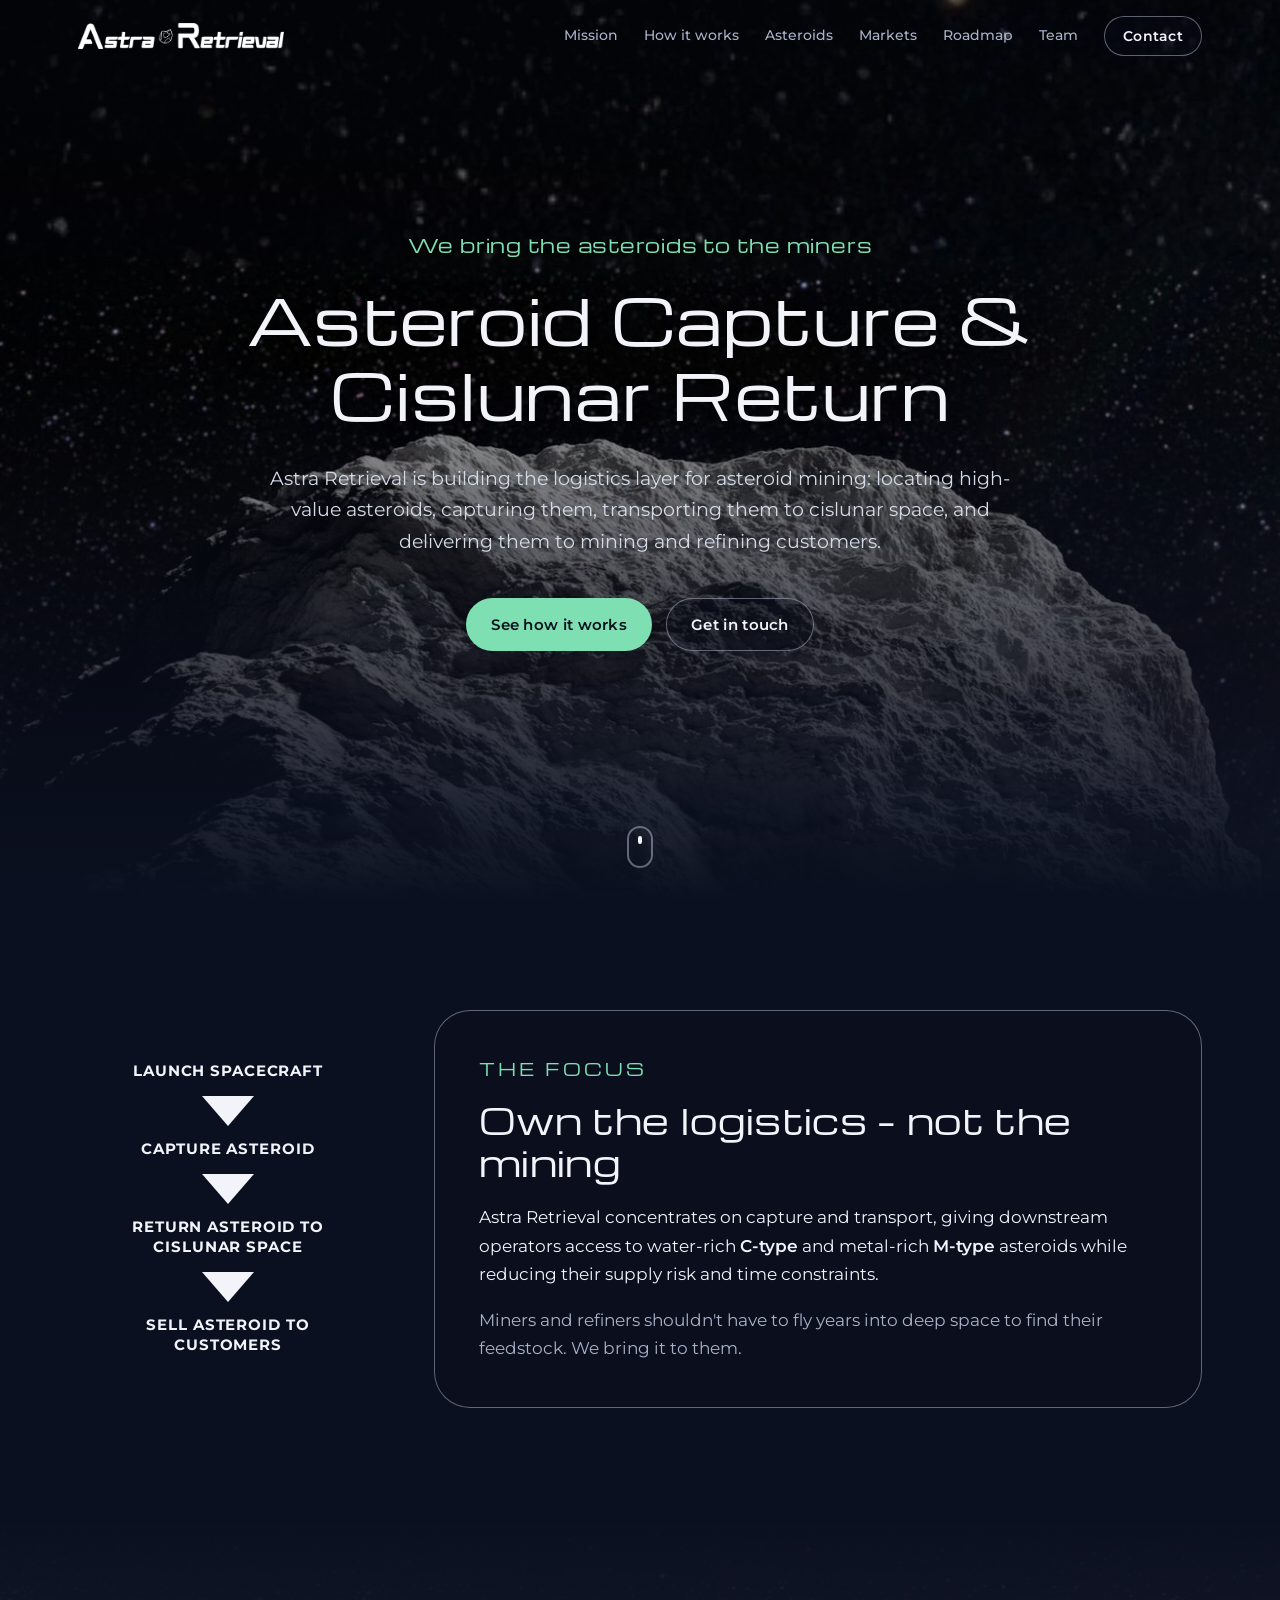
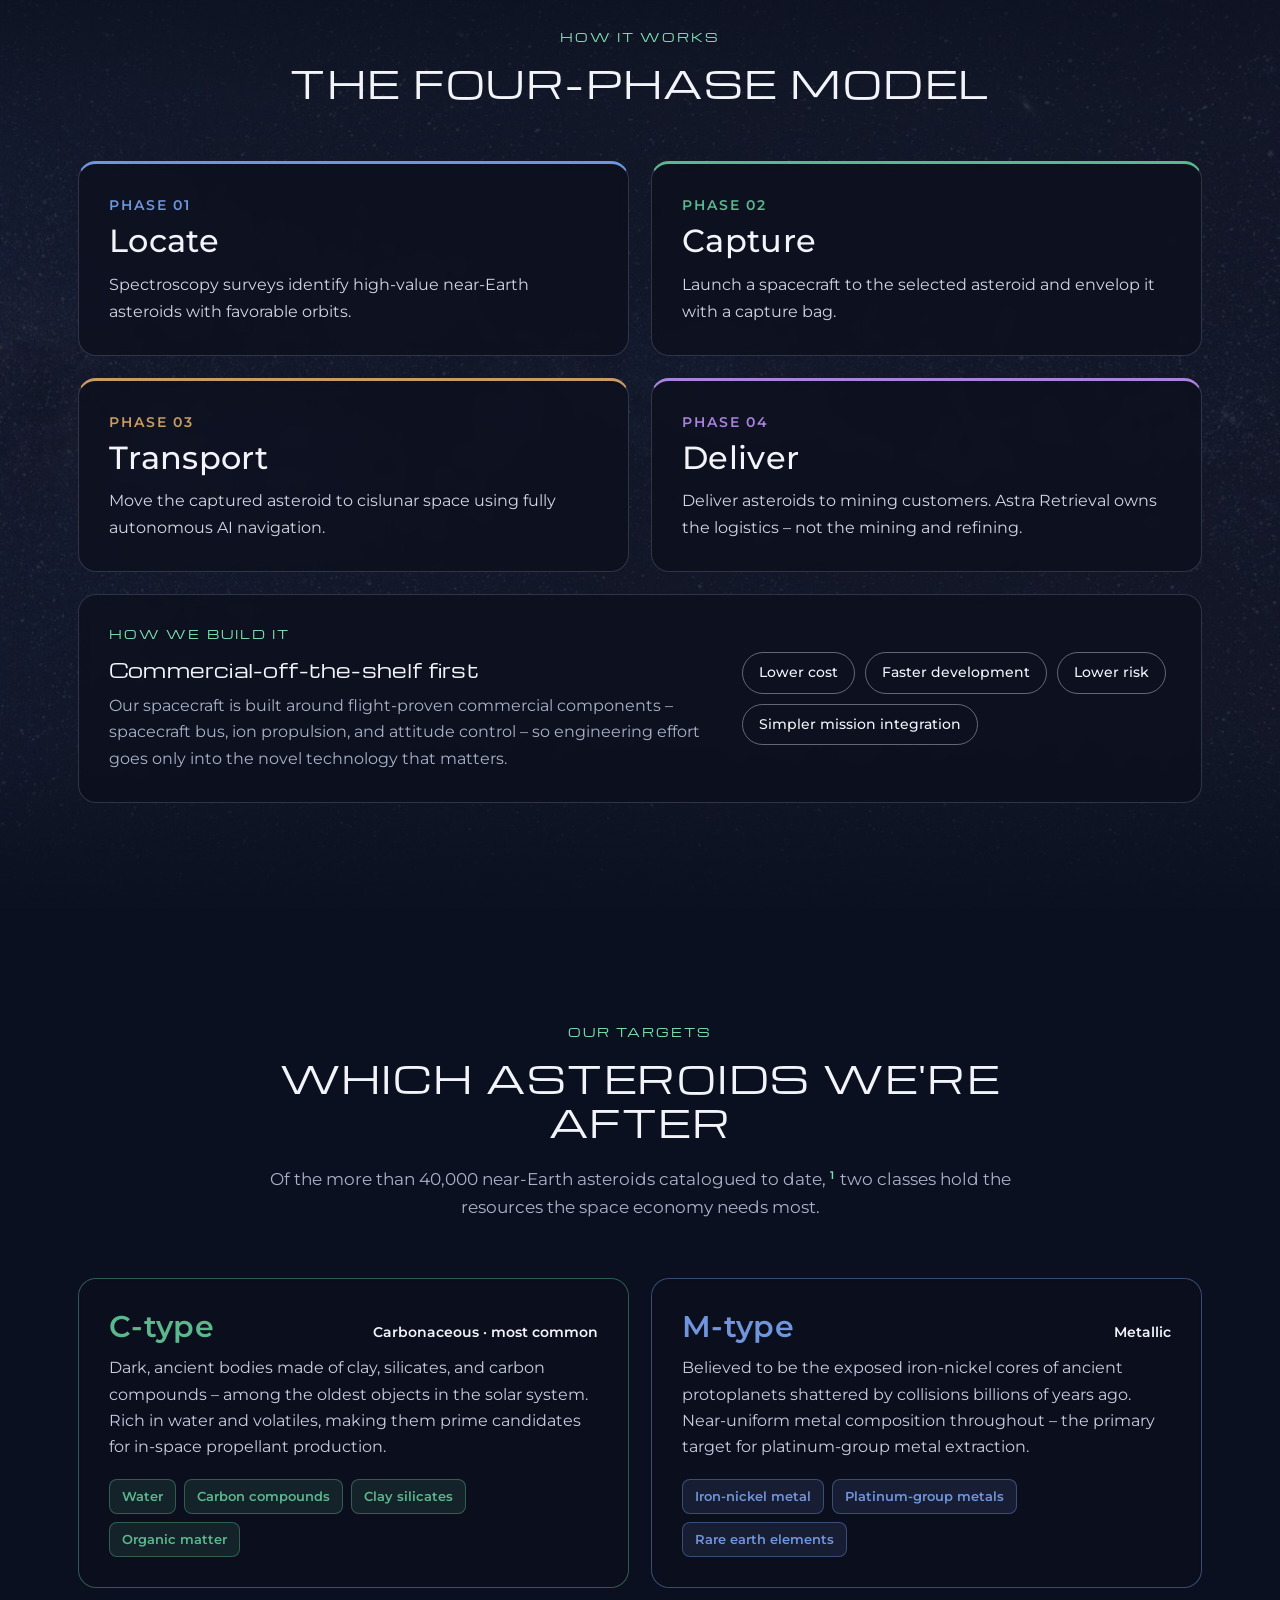
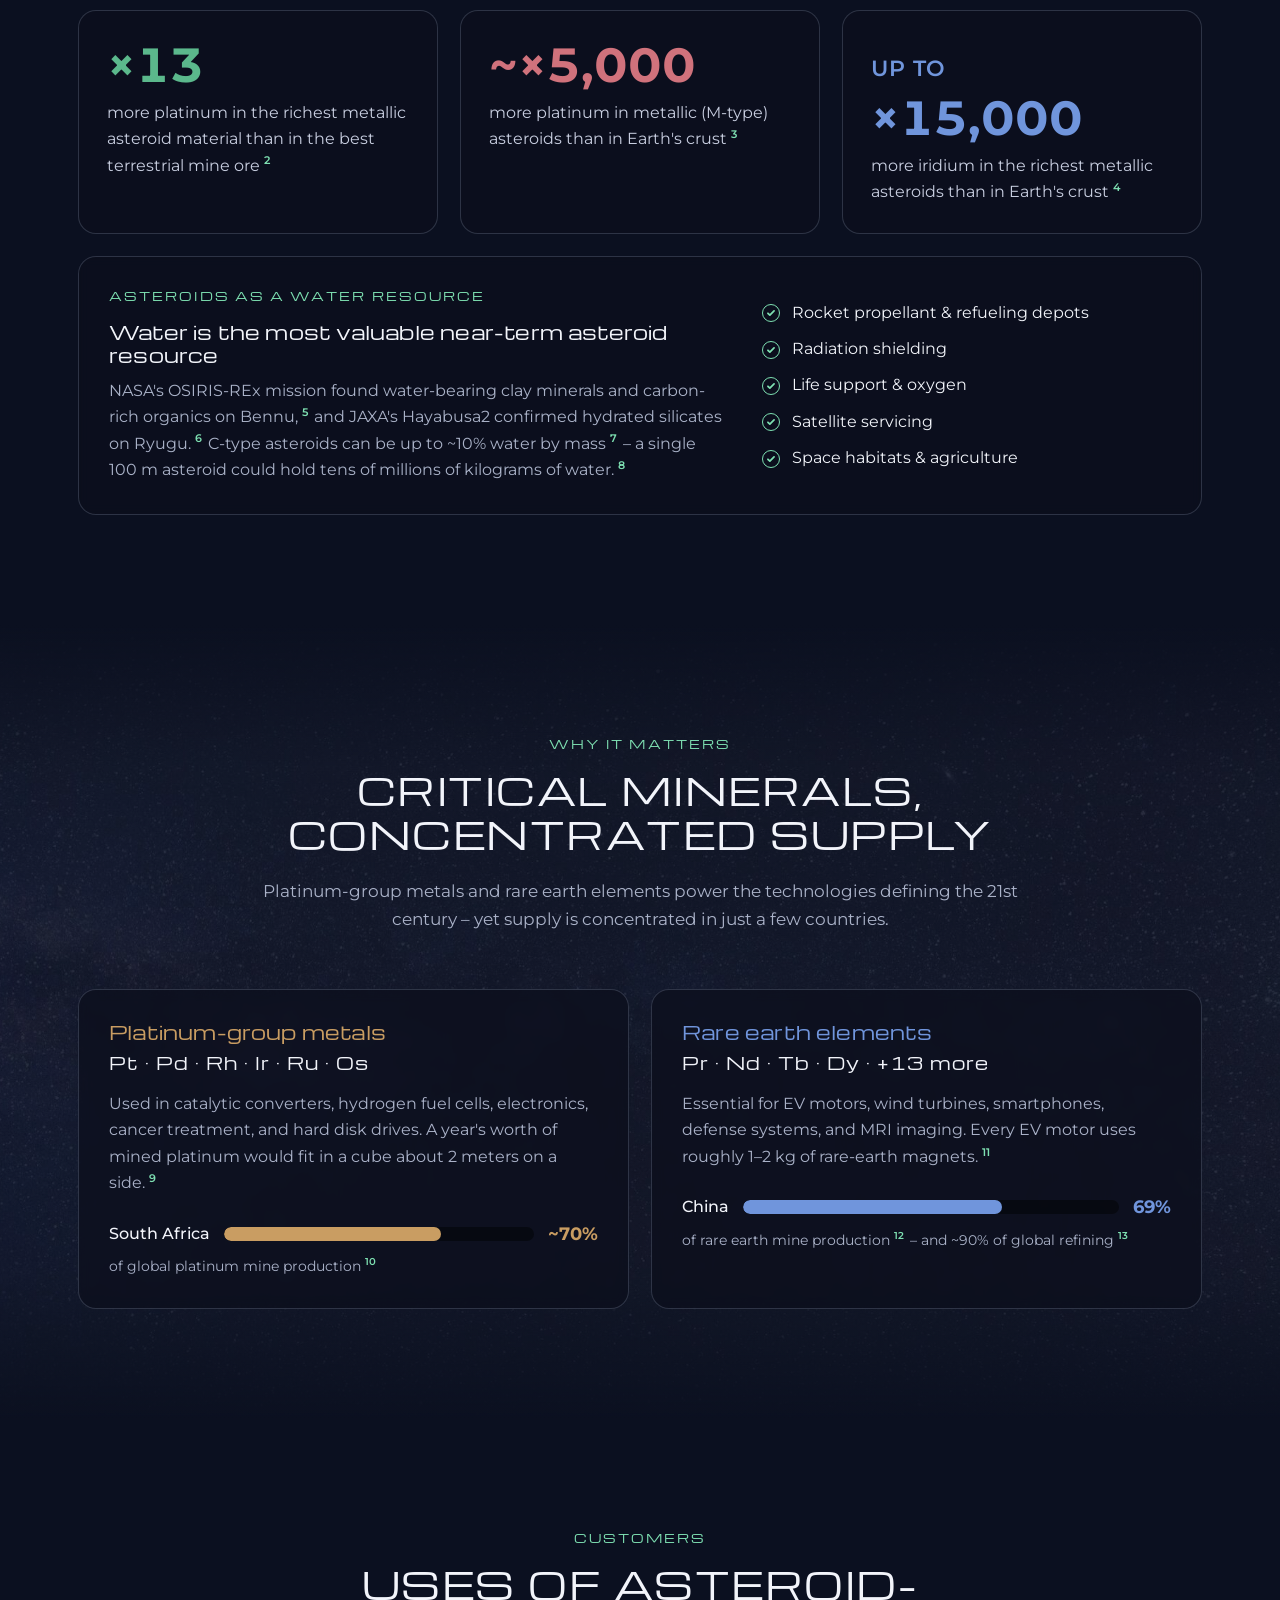
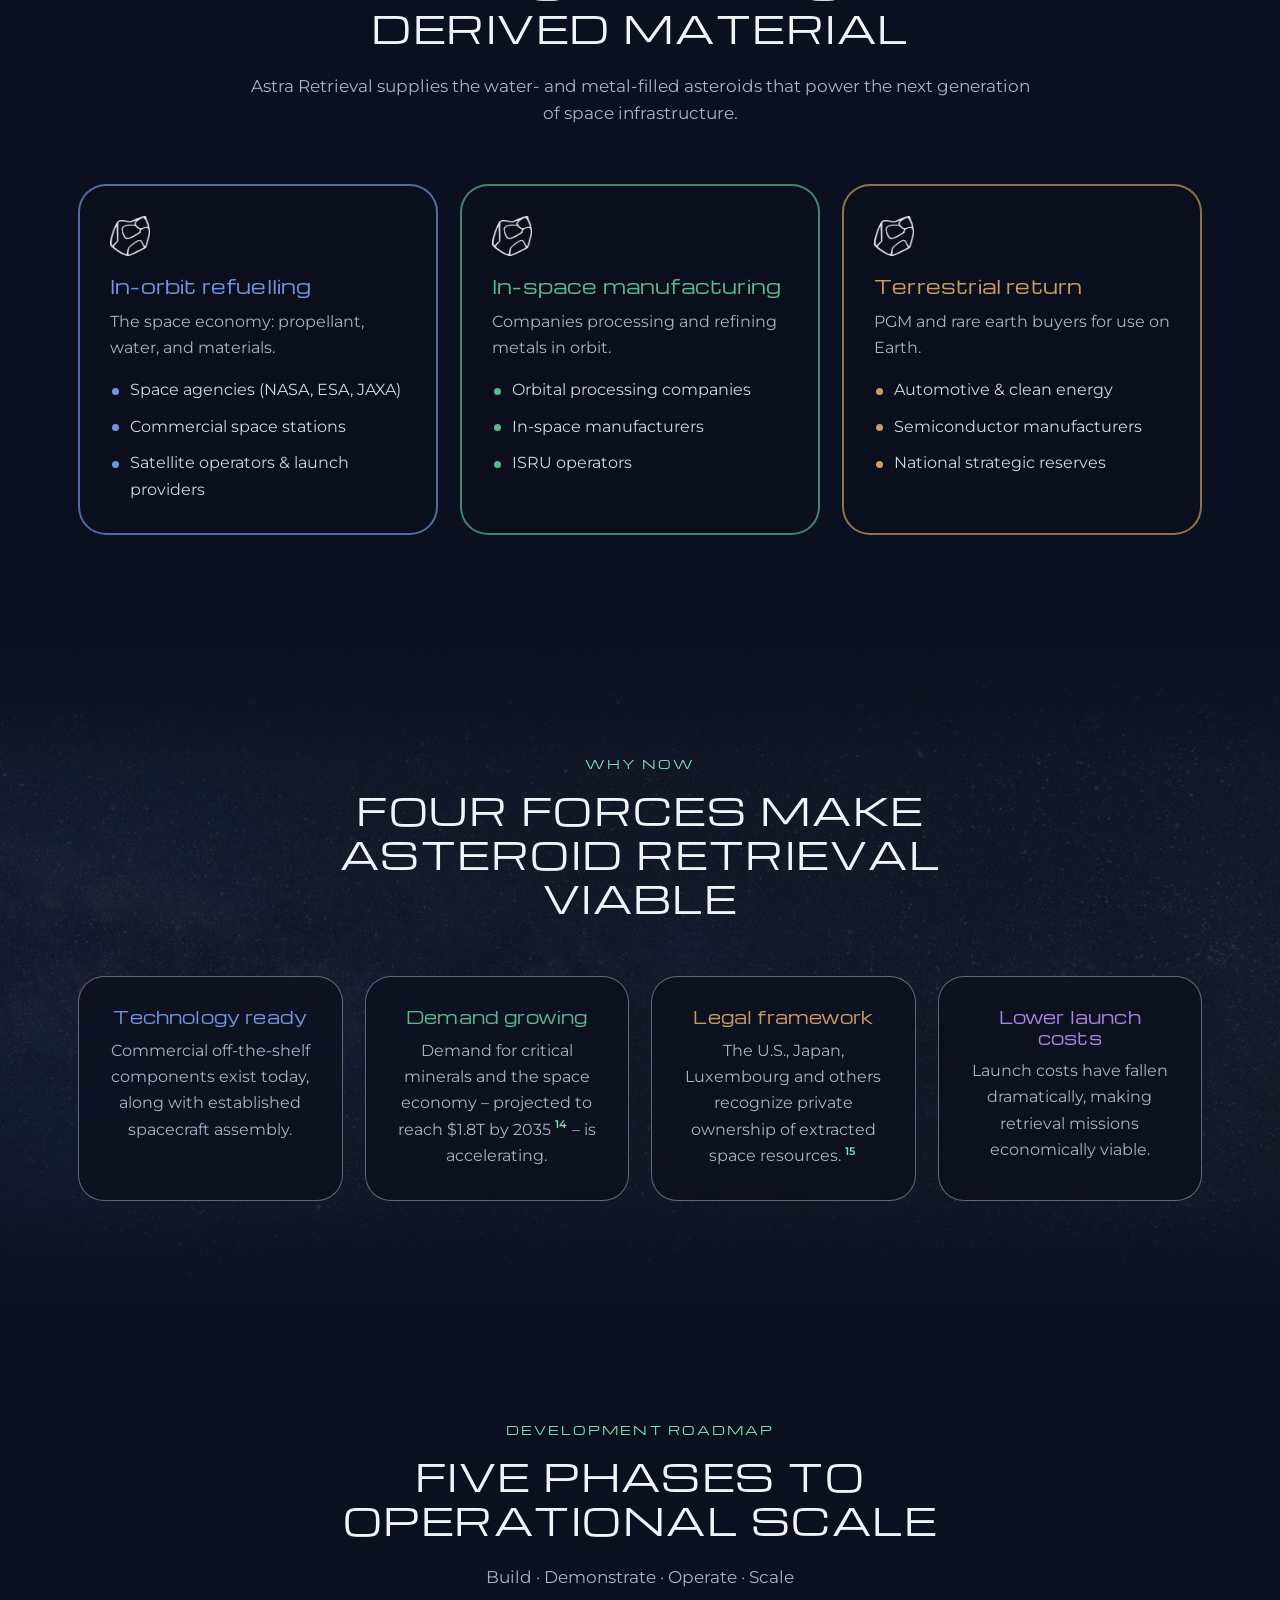
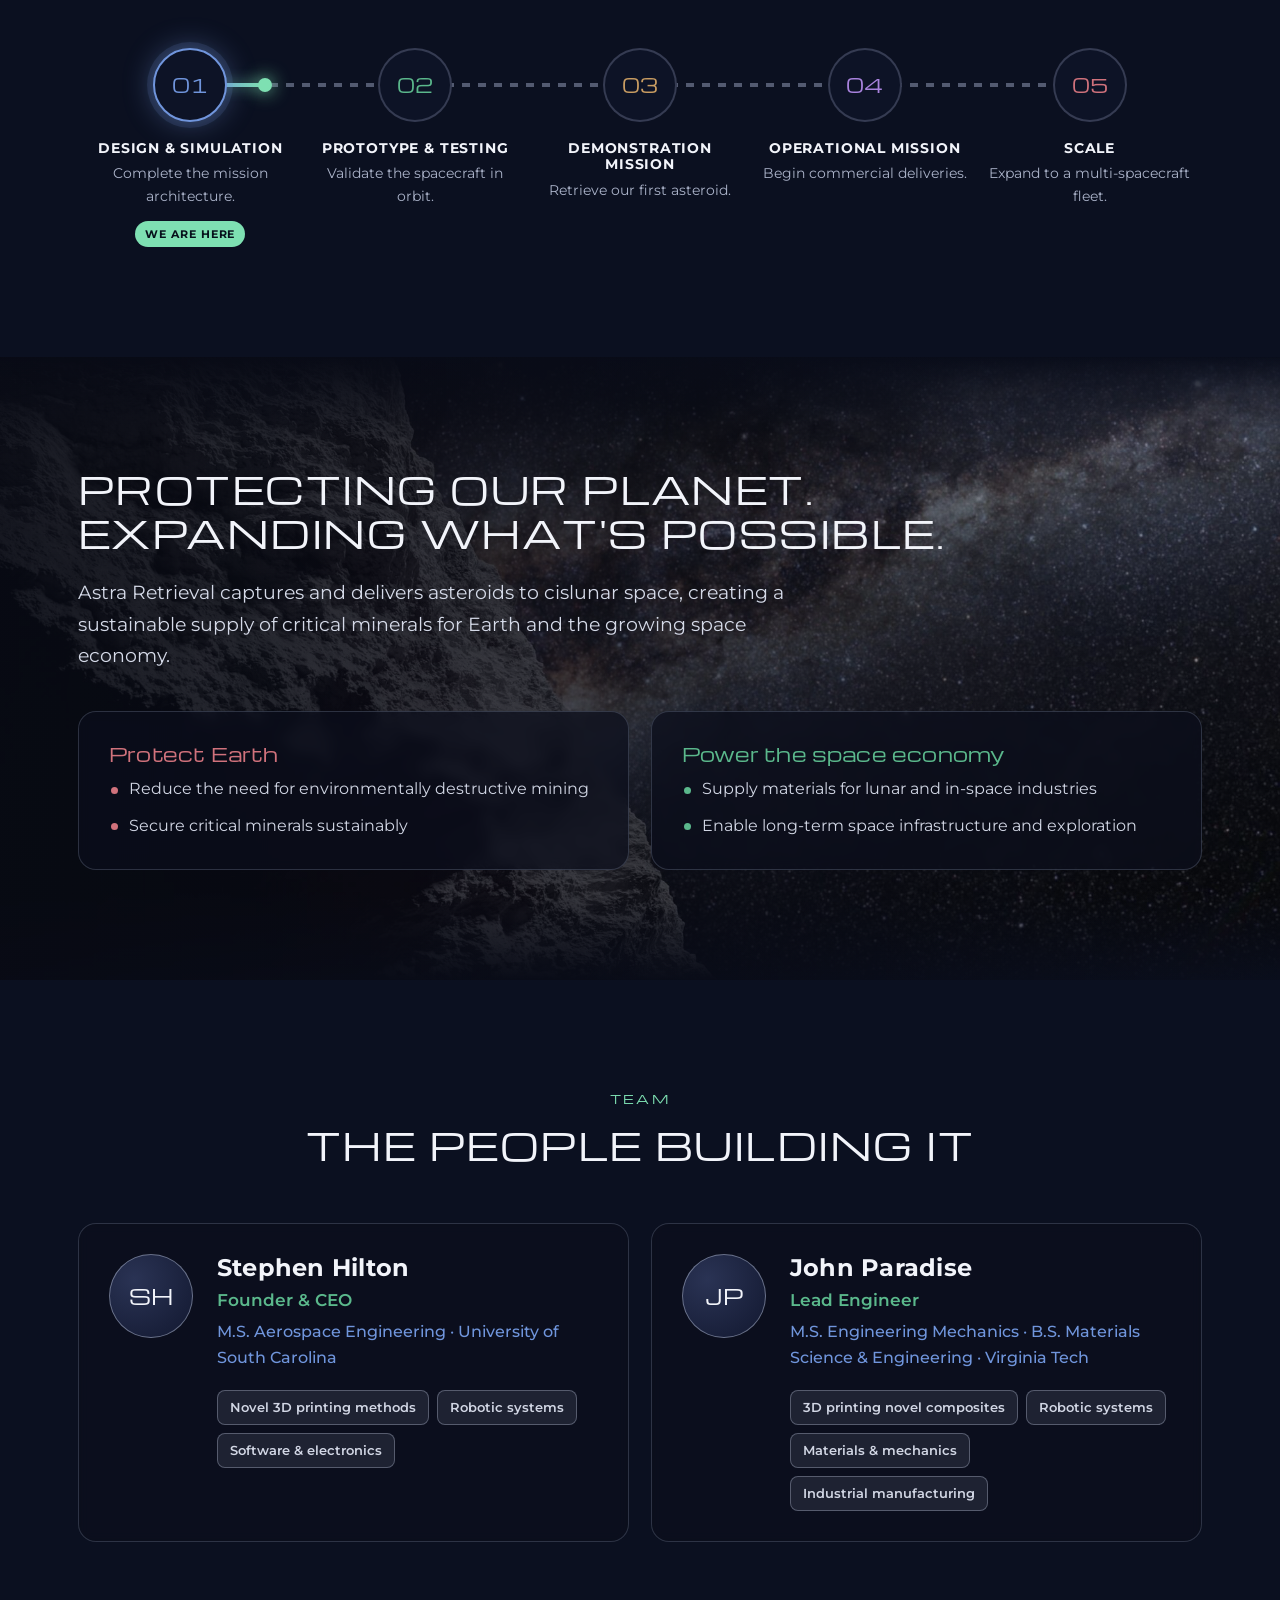
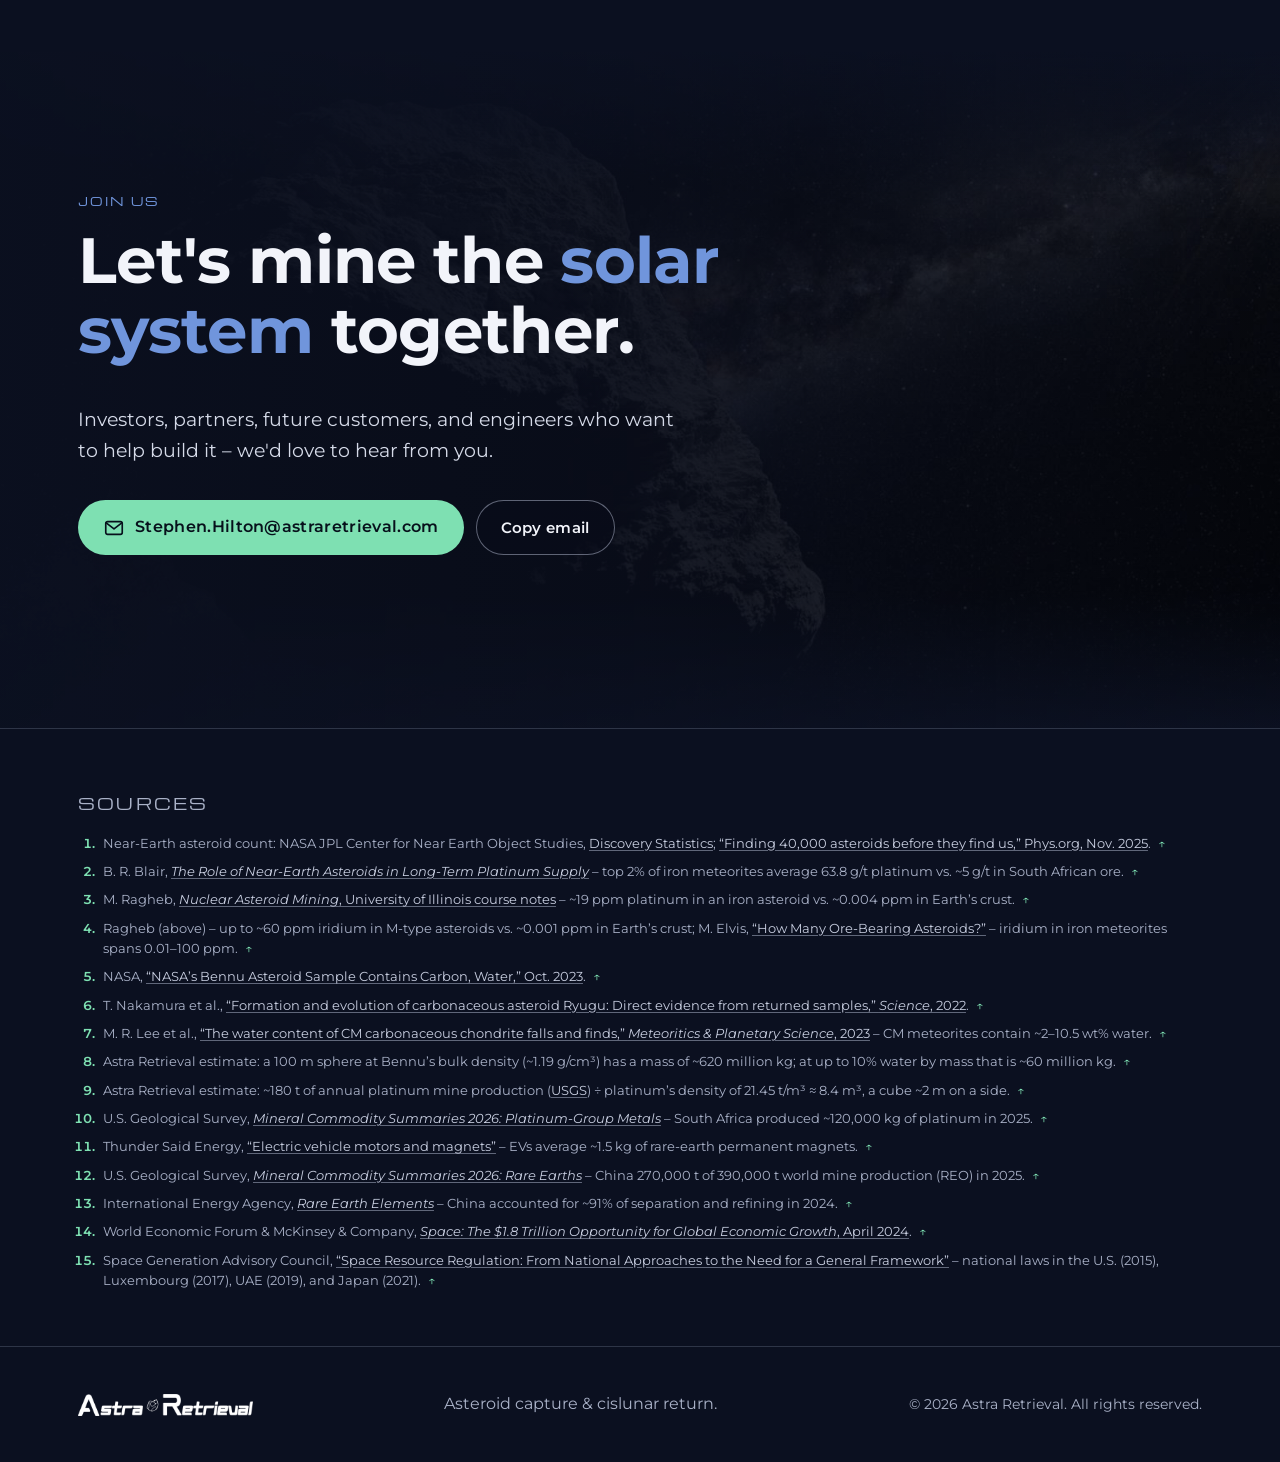
==== commit fc27dd49: "Roadmap: stop progress line a quarter of the way to Phase 02 Measure progress along the visible gap " ====
--- a/index.html
+++ b/index.html
@@ -297,11 +297,12 @@
           <p class="muted">Build &middot; Demonstrate &middot; Operate &middot; Scale</p>
         </header>
         <!--
-          --progress = how far along the roadmap we are, counted in phases from Phase 01.
-            0.62 = most of the way through Phase 01; 1.0 = reached Phase 02; 1.5 = halfway through Phase 02 ...
-          Move the "current" class and the "We are here" badge to the phase you're in.
+          Roadmap progress:
+            --phase  = the phase you're in (1-5)
+            --within = how far along the line to the next phase (0 = just started, 0.25 = a quarter, 0.5 = halfway ...)
+          When you move into a new phase, also move class="current" and the "We are here" badge to that phase.
         -->
-        <div class="rm" style="--progress: 0.62">
+        <div class="rm" style="--phase: 1; --within: 0.25">
           <div class="rm-track" aria-hidden="true"><span class="rm-planned"></span><span class="rm-done"></span><span class="rm-comet"></span></div>
           <ol class="rm-steps">
             <li class="rm-step current" style="--c: var(--blue)">
--- a/assets/css/styles.css
+++ b/assets/css/styles.css
@@ -310,18 +310,20 @@
 
 /* Roadmap ------------------------------------------------------------------ */
 /* Five equal columns (no gap) so node centres sit at 10%, 30%, 50%, 70%, 90% of the row.
-   The track runs 10%->90%, so each phase is 25% of it and --progress (in phases) maps directly. */
-.rm { position: relative; --progress: 0; }
+   The track runs 10%->90%, so the spacing between circles is 25% of it.
+   --phase (1-5) = current phase; --within (0-1) = how far along the visible gap to the next circle.
+   Circles are 74px across, so the visible gap starts 37px past a circle's centre and is (25% - 74px) long. */
+.rm { position: relative; --phase: 1; --within: 0; --at: calc((var(--phase) - 1) * 25% + 37px + var(--within) * (25% - 74px)); }
 .rm-track { position: absolute; left: 10%; right: 10%; top: 35px; height: 4px; }
 .rm-planned, .rm-done { position: absolute; left: 0; top: 0; height: 100%; border-radius: 4px; transform-origin: left center; }
 .rm-planned { width: 100%; background: repeating-linear-gradient(90deg, rgba(170, 180, 210, 0.45) 0 8px, transparent 8px 16px); }
 .rm-done {
-  width: calc(var(--progress) * 25%);
+  width: var(--at);
   background: linear-gradient(90deg, var(--blue), var(--mint));
   box-shadow: 0 0 14px rgba(126, 224, 178, 0.7);
 }
 .rm-comet {
-  position: absolute; top: 50%; left: calc(var(--progress) * 25%);
+  position: absolute; top: 50%; left: var(--at);
   width: 14px; height: 14px; margin: -7px 0 0 -7px; border-radius: 50%;
   background: var(--mint); box-shadow: 0 0 18px var(--mint);
   animation: rm-pulse 2s ease-out infinite;
@@ -377,13 +379,14 @@
 /* Phones: vertical track down the left */
 @media (max-width: 760px) {
   .rm-steps { grid-template-columns: 1fr; gap: 26px; }
-  .rm-step { display: grid; grid-template-columns: 74px 1fr; column-gap: 16px; text-align: left; align-items: center; padding: 0; }
+  /* equal row heights keep the circles evenly spaced, so the 25% spacing maths still holds */
+  .rm-step { display: grid; grid-template-columns: 74px 1fr; column-gap: 16px; text-align: left; align-items: center; align-content: center; padding: 0; min-height: 108px; }
   .rm-node { margin: 0; grid-row: span 3; }
   .rm-badge { justify-self: start; margin-top: 8px; }
-  .rm-track { left: 35px; right: auto; top: 37px; bottom: 37px; width: 4px; height: auto; }
+  .rm-track { left: 35px; right: auto; top: 54px; bottom: 54px; width: 4px; height: auto; }
   .rm-planned { width: 100%; height: 100%; transform-origin: top center; background: repeating-linear-gradient(180deg, rgba(170, 180, 210, 0.45) 0 8px, transparent 8px 16px); }
-  .rm-done { width: 100%; height: calc(var(--progress) * 25%); transform-origin: top center; background: linear-gradient(180deg, var(--blue), var(--mint)); }
-  .rm-comet { left: 50%; top: calc(var(--progress) * 25%); }
+  .rm-done { width: 100%; height: var(--at); transform-origin: top center; background: linear-gradient(180deg, var(--blue), var(--mint)); }
+  .rm-comet { left: 50%; top: var(--at); }
   .rm.rm-ready .rm-planned, .rm.rm-ready .rm-done { transform: scaleY(0); }
   .rm.rm-ready.play .rm-planned, .rm.rm-ready.play .rm-done { transform: none; }
 }
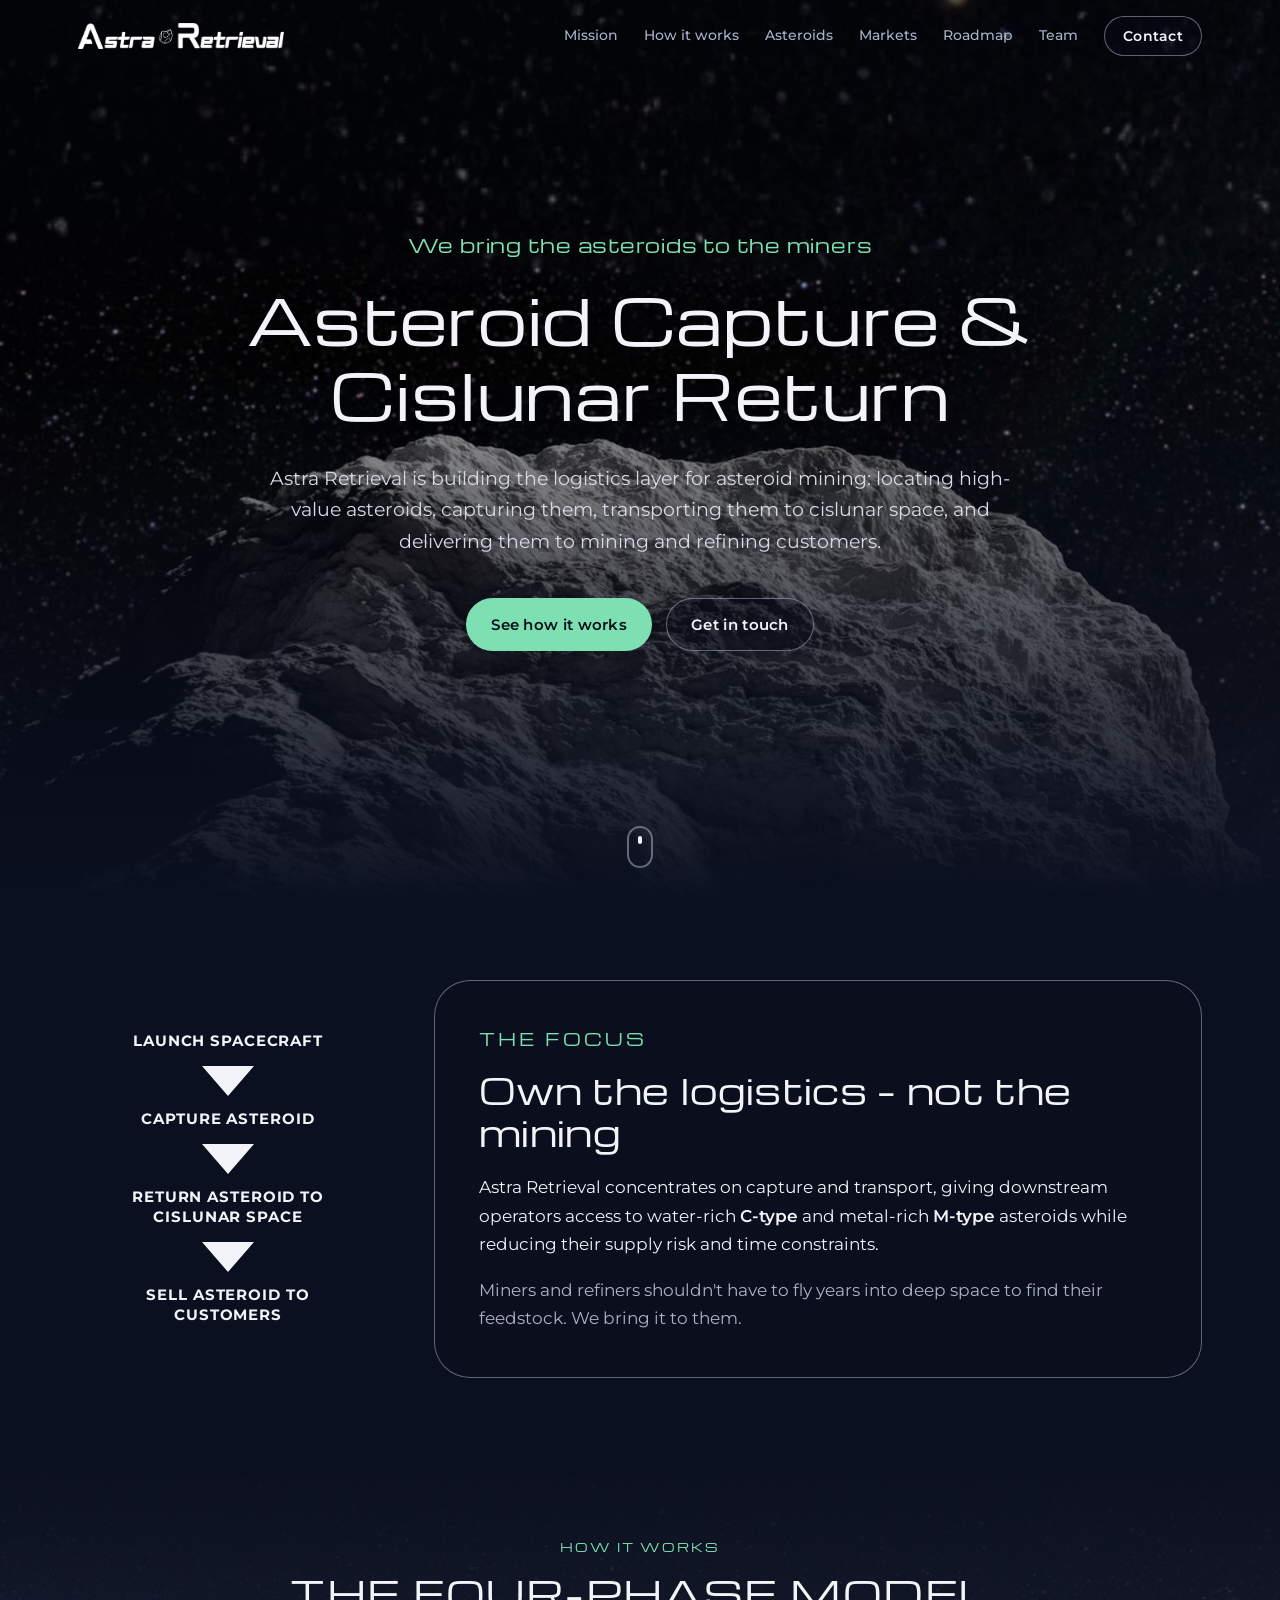
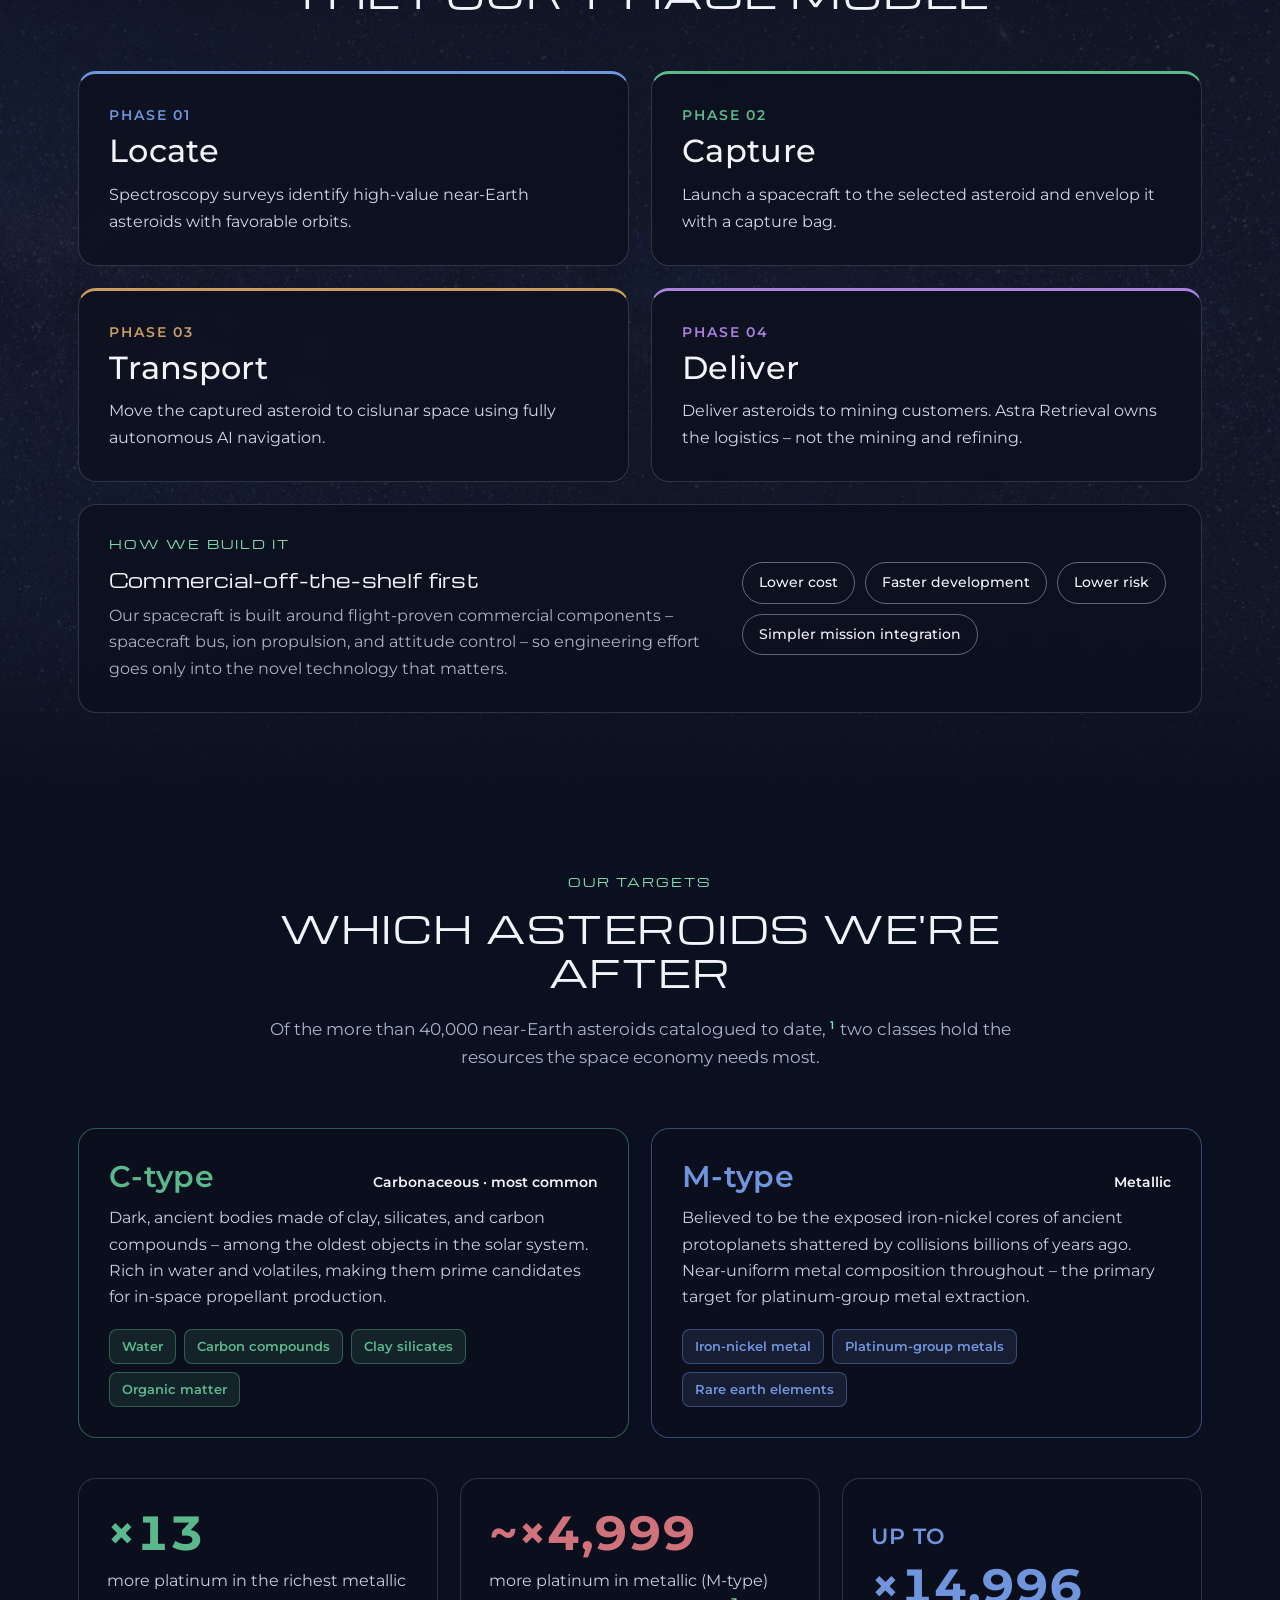
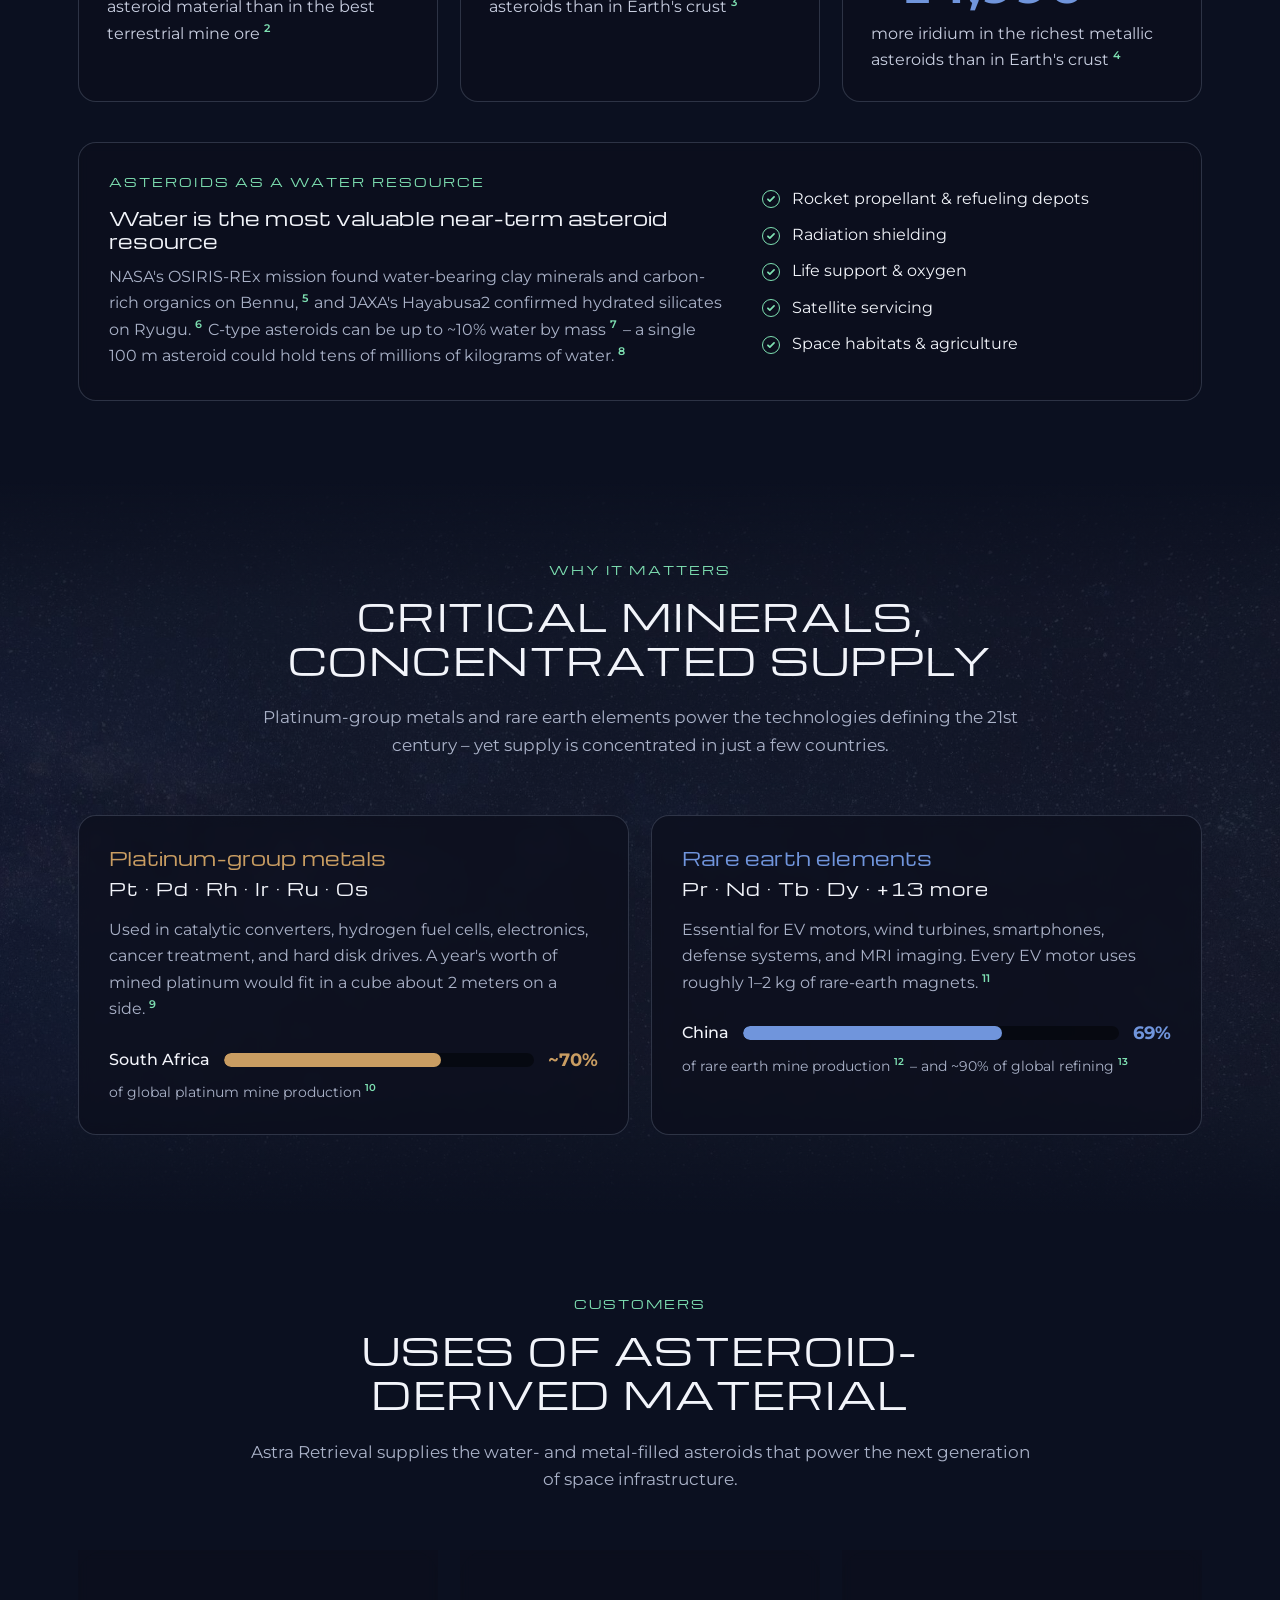
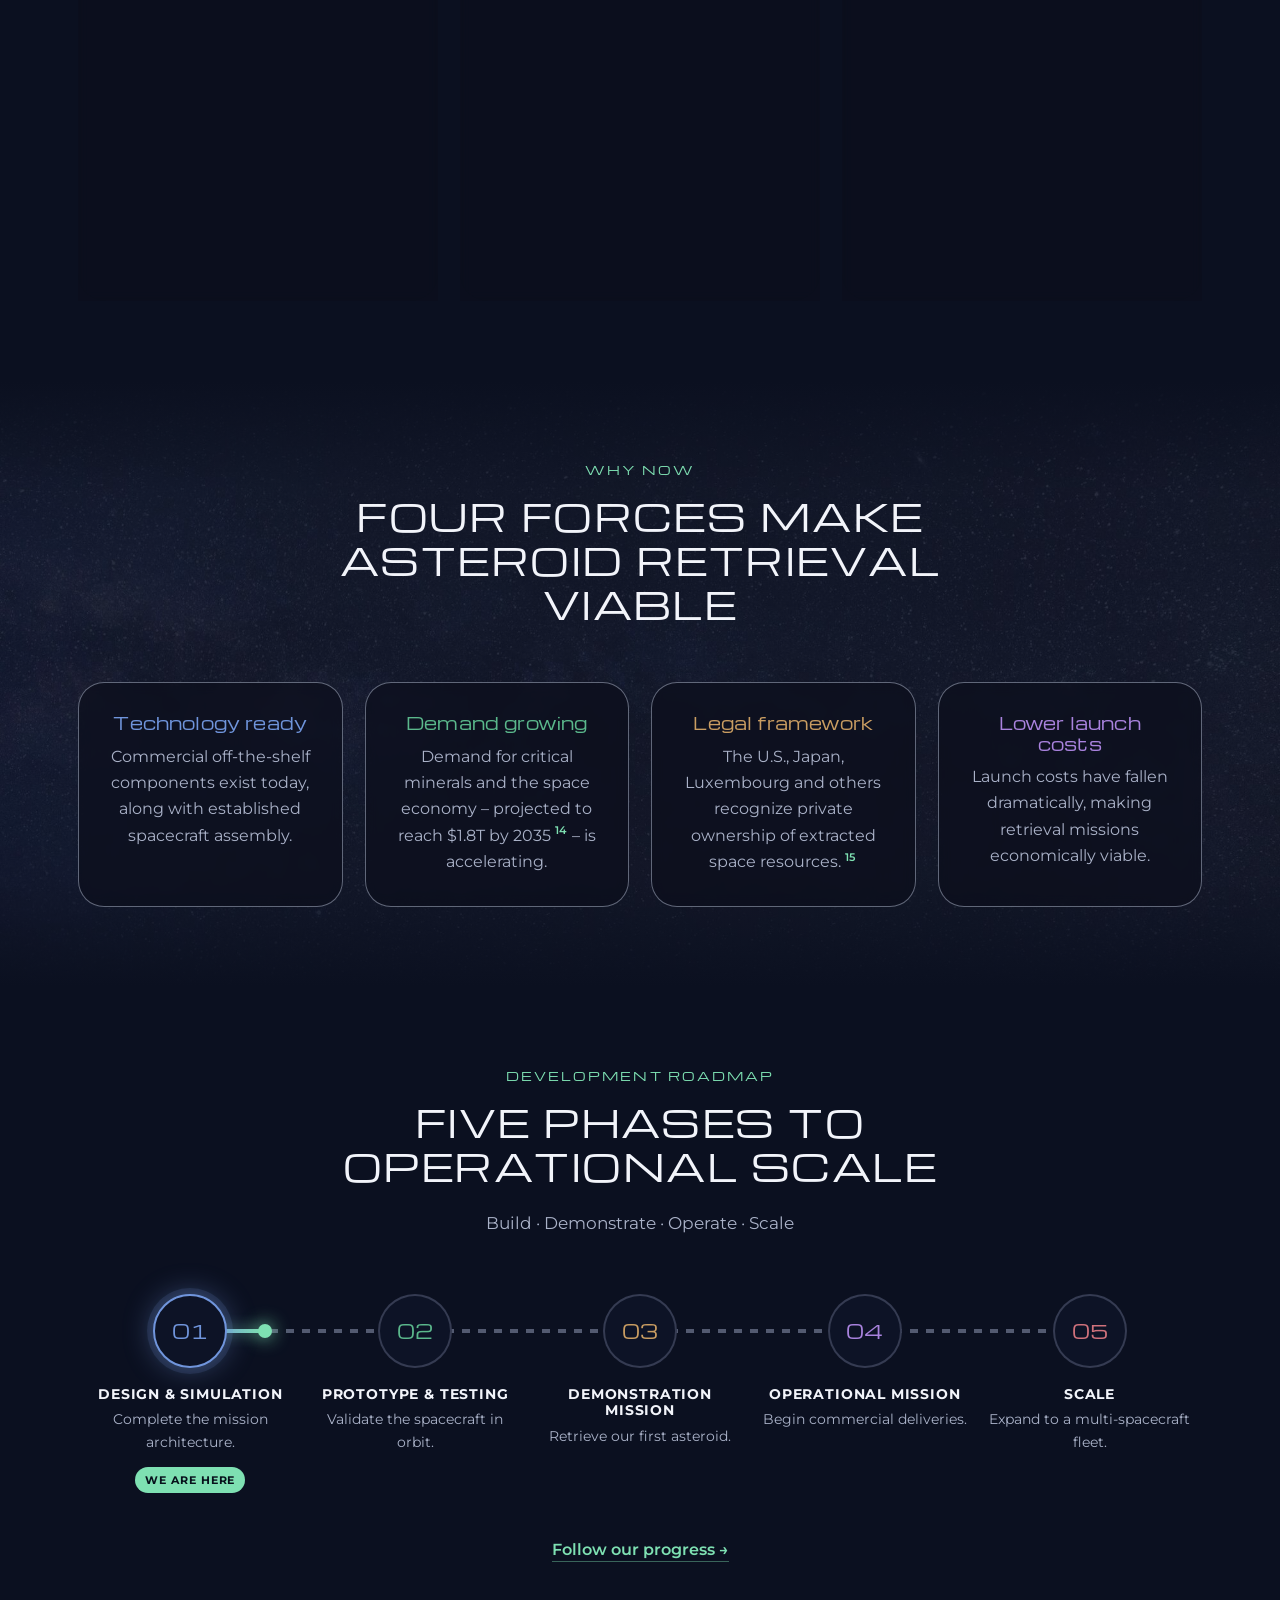
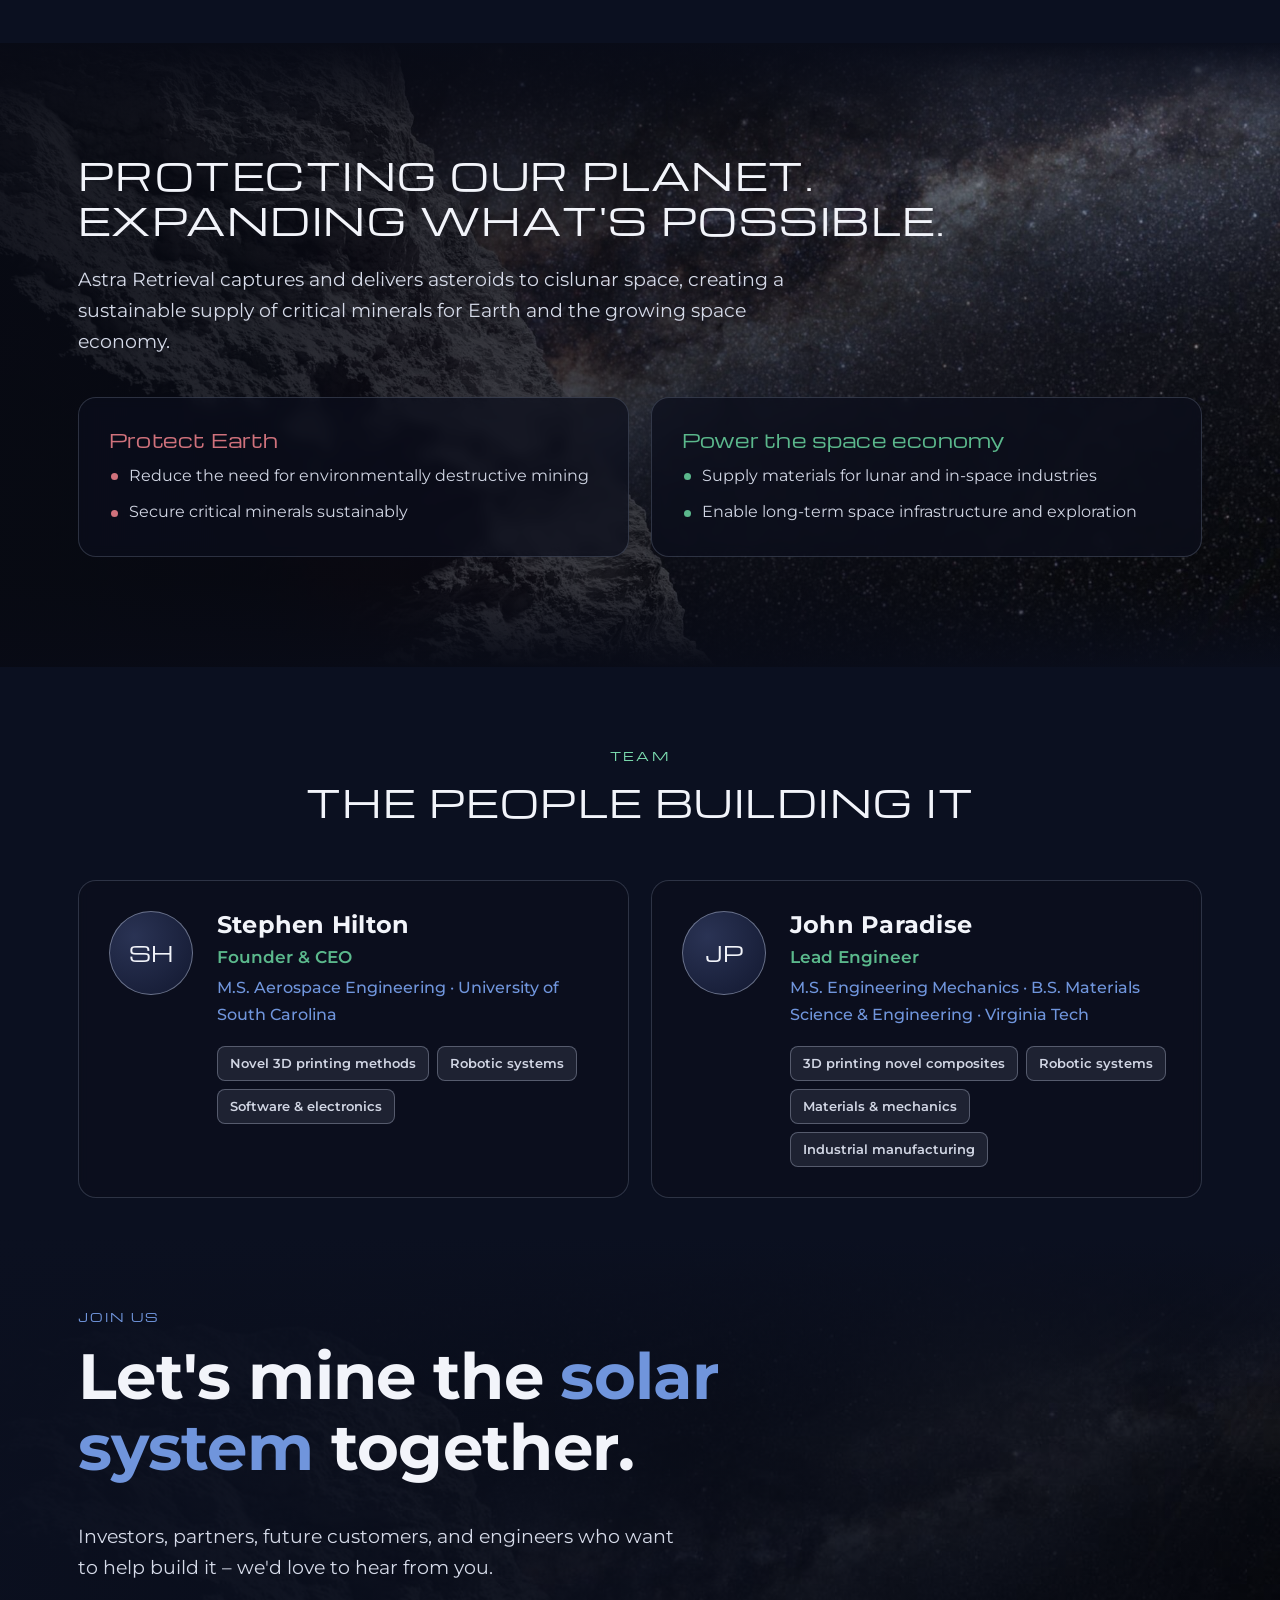
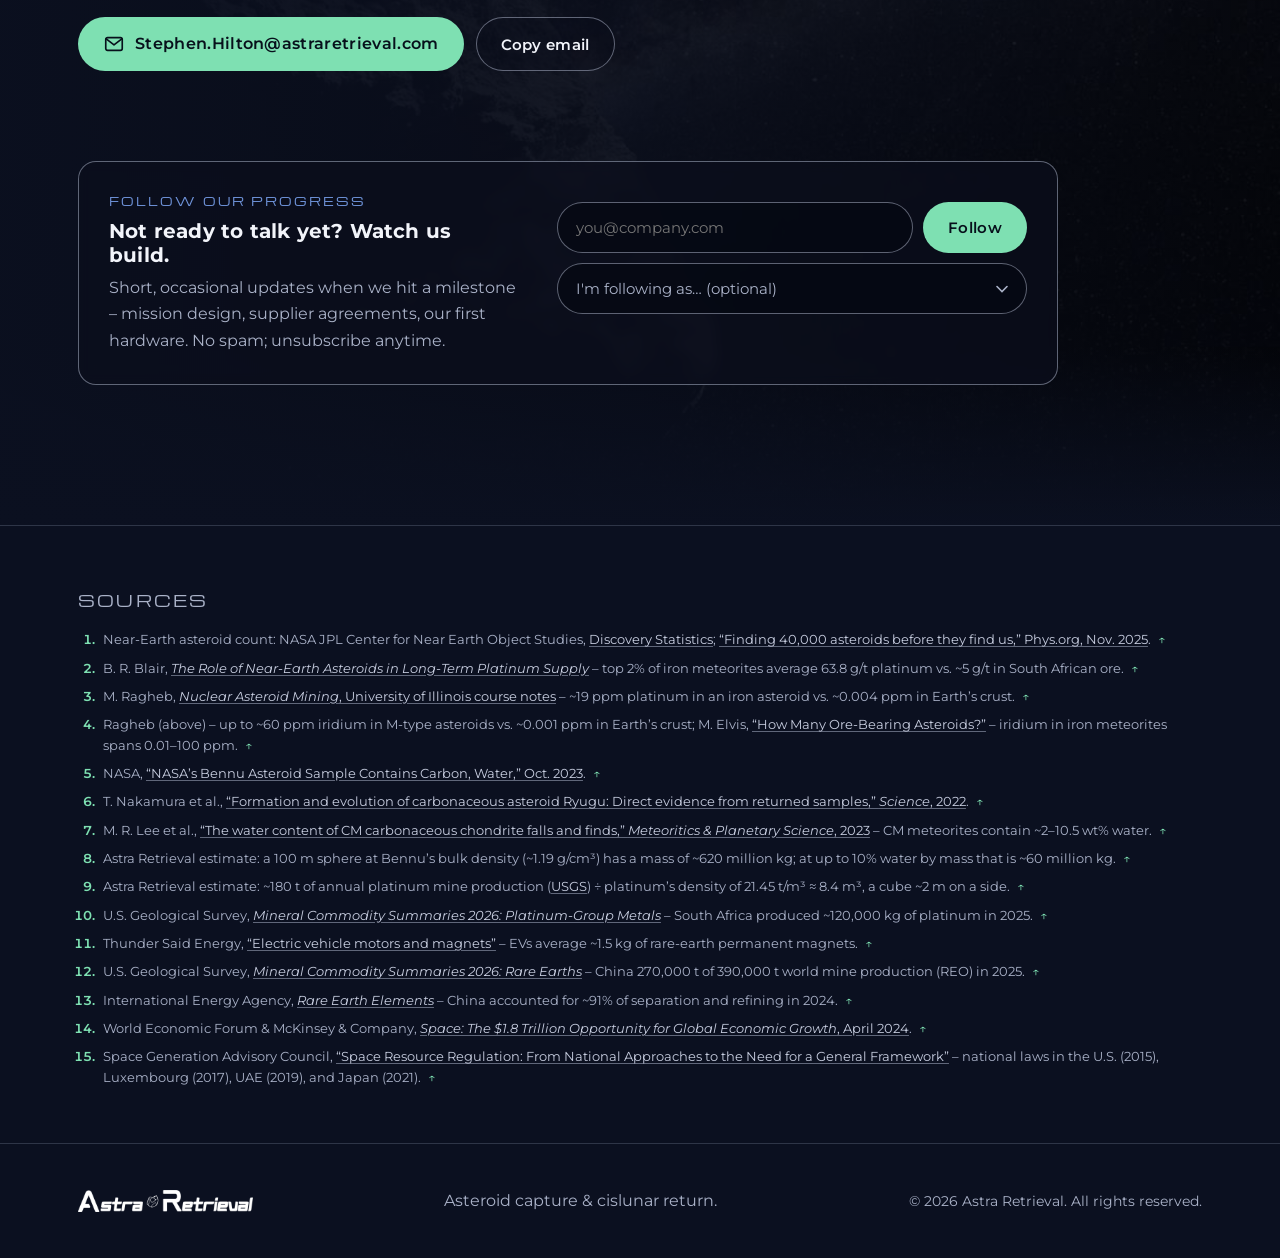
==== commit fd802ba4: "Add 'Follow our progress' sign-up; fix refueling spelling and dashes - New sign-up panel in Join us " ====
--- a/index.html
+++ b/index.html
@@ -3,12 +3,12 @@
 <head>
   <meta charset="utf-8">
   <meta name="viewport" content="width=device-width, initial-scale=1">
-  <title>Astra Retrieval — Asteroid Capture &amp; Cislunar Return</title>
+  <title>Astra Retrieval – Asteroid Capture &amp; Cislunar Return</title>
   <meta name="description" content="Astra Retrieval is building the logistics layer for asteroid mining: locating high-value asteroids, capturing them, and delivering them to cislunar space for mining and refining customers.">
   <meta name="theme-color" content="#0b1020">
 
   <meta property="og:type" content="website">
-  <meta property="og:title" content="Astra Retrieval — Asteroid Capture &amp; Cislunar Return">
+  <meta property="og:title" content="Astra Retrieval – Asteroid Capture &amp; Cislunar Return">
   <meta property="og:description" content="We bring the asteroids to the miners. Astra Retrieval captures water- and metal-rich asteroids and delivers them to cislunar space.">
   <meta property="og:image" content="assets/img/og-image.jpg">
   <meta name="twitter:card" content="summary_large_image">
@@ -27,7 +27,7 @@
 
   <header class="site-header">
     <div class="container nav">
-      <a href="#top" class="brand" aria-label="Astra Retrieval — home">
+      <a href="#top" class="brand" aria-label="Astra Retrieval – home">
         <img src="assets/img/logo-wordmark.png" alt="Astra Retrieval" width="220" height="28">
       </a>
       <button class="nav-toggle" aria-expanded="false" aria-controls="nav-links" aria-label="Open menu">
@@ -228,7 +228,7 @@
         <div class="grid three">
           <article class="panel market" style="--c: var(--blue)">
             <img src="assets/img/asteroid-icon.png" alt="" class="market-icon" width="40" height="40">
-            <h3>In-orbit refuelling</h3>
+            <h3>In-orbit refueling</h3>
             <p class="muted">The space economy: propellant, water, and materials.</p>
             <ul class="dots">
               <li>Space agencies (NASA, ESA, JAXA)</li>
@@ -333,6 +333,7 @@
             </li>
           </ol>
         </div>
+        <p class="rm-follow"><a href="#follow">Follow our progress &rarr;</a></p>
       </div>
     </section>
 
@@ -410,6 +411,36 @@
           <button type="button" class="btn btn-outline" id="copy-email" data-email="Stephen.Hilton@astraretrieval.com">Copy email</button>
         </div>
         <p class="copy-status" id="copy-status" role="status"></p>
+
+        <!--
+          FOLLOW OUR PROGRESS
+          Sign-ups go to a Buttondown newsletter (see README → "Follow our progress").
+          Replace YOUR-BUTTONDOWN-USERNAME in the action URL below with your Buttondown username.
+          Until then, the form opens an email to you asking to be added to the list.
+        -->
+        <div class="panel follow" id="follow">
+          <div class="follow-copy">
+            <p class="kicker">Follow our progress</p>
+            <h3>Not ready to talk yet? Watch us build.</h3>
+            <p class="muted">Short, occasional updates when we hit a milestone &ndash; mission design, supplier agreements, our first hardware. No spam; unsubscribe anytime.</p>
+          </div>
+          <form class="follow-form" id="follow-form" method="post" novalidate
+                action="https://buttondown.com/api/emails/embed-subscribe/YOUR-BUTTONDOWN-USERNAME">
+            <label for="follow-email" class="sr-only">Email address</label>
+            <input id="follow-email" type="email" name="email" placeholder="you@company.com" autocomplete="email" required>
+            <label for="follow-tag" class="sr-only">I'm following as</label>
+            <select id="follow-tag" name="tag">
+              <option value="">I'm following as&hellip; (optional)</option>
+              <option value="investor">Investor</option>
+              <option value="partner">Partner or customer</option>
+              <option value="engineer">Engineer / future teammate</option>
+              <option value="curious">Just curious</option>
+            </select>
+            <input type="hidden" name="embed" value="1">
+            <button class="btn btn-primary" type="submit">Follow</button>
+            <p class="follow-status" id="follow-status" role="status" aria-live="polite"></p>
+          </form>
+        </div>
       </div>
     </section>
 
--- a/assets/css/styles.css
+++ b/assets/css/styles.css
@@ -179,7 +179,9 @@
 @keyframes cue { 0% { opacity: 0; transform: translateY(0); } 40% { opacity: 1; } 100% { opacity: 0; transform: translateY(12px); } }
 
 /* Sections ----------------------------------------------------------------- */
-.section { position: relative; padding: 110px 0; }
+/* Space between sections: ~160px on desktop, ~120px on phones (cards within a section stay 22px apart) */
+.section { position: relative; padding: 80px 0; }
+@media (max-width: 640px) { .section { padding: 60px 0; } }
 .section-stars {
   background:
     linear-gradient(180deg, var(--bg) 0%, rgba(11, 16, 32, 0.55) 18%, rgba(11, 16, 32, 0.55) 82%, var(--bg) 100%),
@@ -263,7 +265,8 @@
   border: 1px solid color-mix(in srgb, var(--c, var(--mint)) 40%, transparent);
 }
 
-.stats { margin-top: 22px; }
+/* Asteroids section: a little extra room between its three groups (type cards / stats / water) */
+.stats { margin-top: 40px; }
 .stat {
   border: 1px solid var(--border); border-radius: var(--radius); padding: 28px;
   background: var(--panel);
@@ -271,7 +274,7 @@
 .stat-num { display: block; font-family: var(--body); font-weight: 700; font-size: clamp(2.2rem, 4vw, 3rem); color: var(--c); line-height: 1.1; margin-bottom: 8px; }
 .stat-label { color: #c8cee0; }
 
-.water { margin-top: 22px; display: grid; grid-template-columns: 1.5fr 1fr; gap: 40px; align-items: center; }
+.water { margin-top: 40px; display: grid; grid-template-columns: 1.5fr 1fr; gap: 40px; align-items: center; }
 @media (max-width: 860px) { .water { grid-template-columns: 1fr; gap: 20px; } }
 
 .checks, .dots { list-style: none; padding: 0; margin: 0; display: grid; gap: 10px; }
@@ -392,7 +395,9 @@
 }
 
 /* Mission ------------------------------------------------------------------ */
-.mission { overflow: hidden; }
+/* Photo-backed banner keeps more room so the image can breathe */
+.mission { overflow: hidden; padding: 110px 0; }
+@media (max-width: 640px) { .mission { padding: 80px 0; } }
 .mission-bg {
   position: absolute; inset: 0;
   background:
@@ -420,8 +425,53 @@
 .edu { color: var(--blue); font-weight: 500; }
 .person .tags li { --c: var(--muted); color: #d1d6e4; }
 
+/* Follow our progress ------------------------------------------------------ */
+.sr-only {
+  position: absolute; width: 1px; height: 1px; padding: 0; margin: -1px;
+  overflow: hidden; clip: rect(0 0 0 0); white-space: nowrap; border: 0;
+}
+.rm-follow { text-align: center; margin: 44px 0 0; }
+.rm-follow a { color: var(--mint); font-weight: 600; border-bottom: 1px solid rgba(126, 224, 178, 0.4); padding-bottom: 2px; }
+.rm-follow a:hover { border-bottom-color: var(--mint); }
+
+.follow {
+  margin-top: 56px; max-width: 980px;
+  display: grid; grid-template-columns: 1fr 1.15fr; gap: 28px 40px; align-items: center;
+  border-color: var(--border-strong);
+}
+.follow .kicker { color: var(--mint); margin-bottom: 8px; }
+.follow h3 { font-family: var(--body); font-weight: 700; font-size: 1.25rem; margin-bottom: 8px; }
+.follow-form { display: grid; grid-template-columns: 1fr auto; gap: 10px; }
+.follow-form input[type="email"], .follow-form select {
+  width: 100%; min-width: 0; font: inherit; font-size: 0.95rem; color: var(--text);
+  background: rgba(5, 8, 18, 0.7); border: 1px solid var(--border-strong); border-radius: 999px;
+  padding: 12px 18px; transition: border-color 0.2s, box-shadow 0.2s;
+}
+.follow-form select {
+  grid-column: 1 / -1; appearance: none; -webkit-appearance: none; cursor: pointer; color: var(--muted);
+  background-image: url("data:image/svg+xml,%3Csvg xmlns='http://www.w3.org/2000/svg' viewBox='0 0 12 8'%3E%3Cpath d='M1 1.5l5 5 5-5' fill='none' stroke='%23aab2c8' stroke-width='1.6' stroke-linecap='round'/%3E%3C/svg%3E");
+  background-repeat: no-repeat; background-position: right 18px center; background-size: 12px 8px; padding-right: 44px;
+}
+.follow-form select.chosen { color: var(--text); }
+.follow-form select option { background: #11162a; color: var(--text); }
+.follow-form input:focus, .follow-form select:focus { outline: none; border-color: var(--mint); box-shadow: 0 0 0 3px rgba(126, 224, 178, 0.2); }
+.follow-form input.invalid { border-color: var(--red); }
+.follow-form button { grid-row: 1; grid-column: 2; }
+.follow-form button[disabled] { opacity: 0.6; cursor: progress; }
+.follow-status { grid-column: 1 / -1; margin: 0; min-height: 1.4em; font-size: 0.88rem; color: var(--mint); }
+.follow-status.err { color: #ff9aa5; }
+@media (max-width: 760px) {
+  .follow { grid-template-columns: 1fr; }
+}
+@media (max-width: 420px) {
+  .follow-form { grid-template-columns: 1fr; }
+  .follow-form button { grid-row: auto; grid-column: auto; }
+}
+
 /* Contact ------------------------------------------------------------------ */
-.contact { overflow: hidden; padding: 140px 0; }
+#team { padding-bottom: 40px; }
+.contact { overflow: hidden; padding: 70px 0 140px; }
+@media (max-width: 640px) { .contact { padding: 60px 0 100px; } }
 .contact-bg {
   position: absolute; inset: 0;
   background:
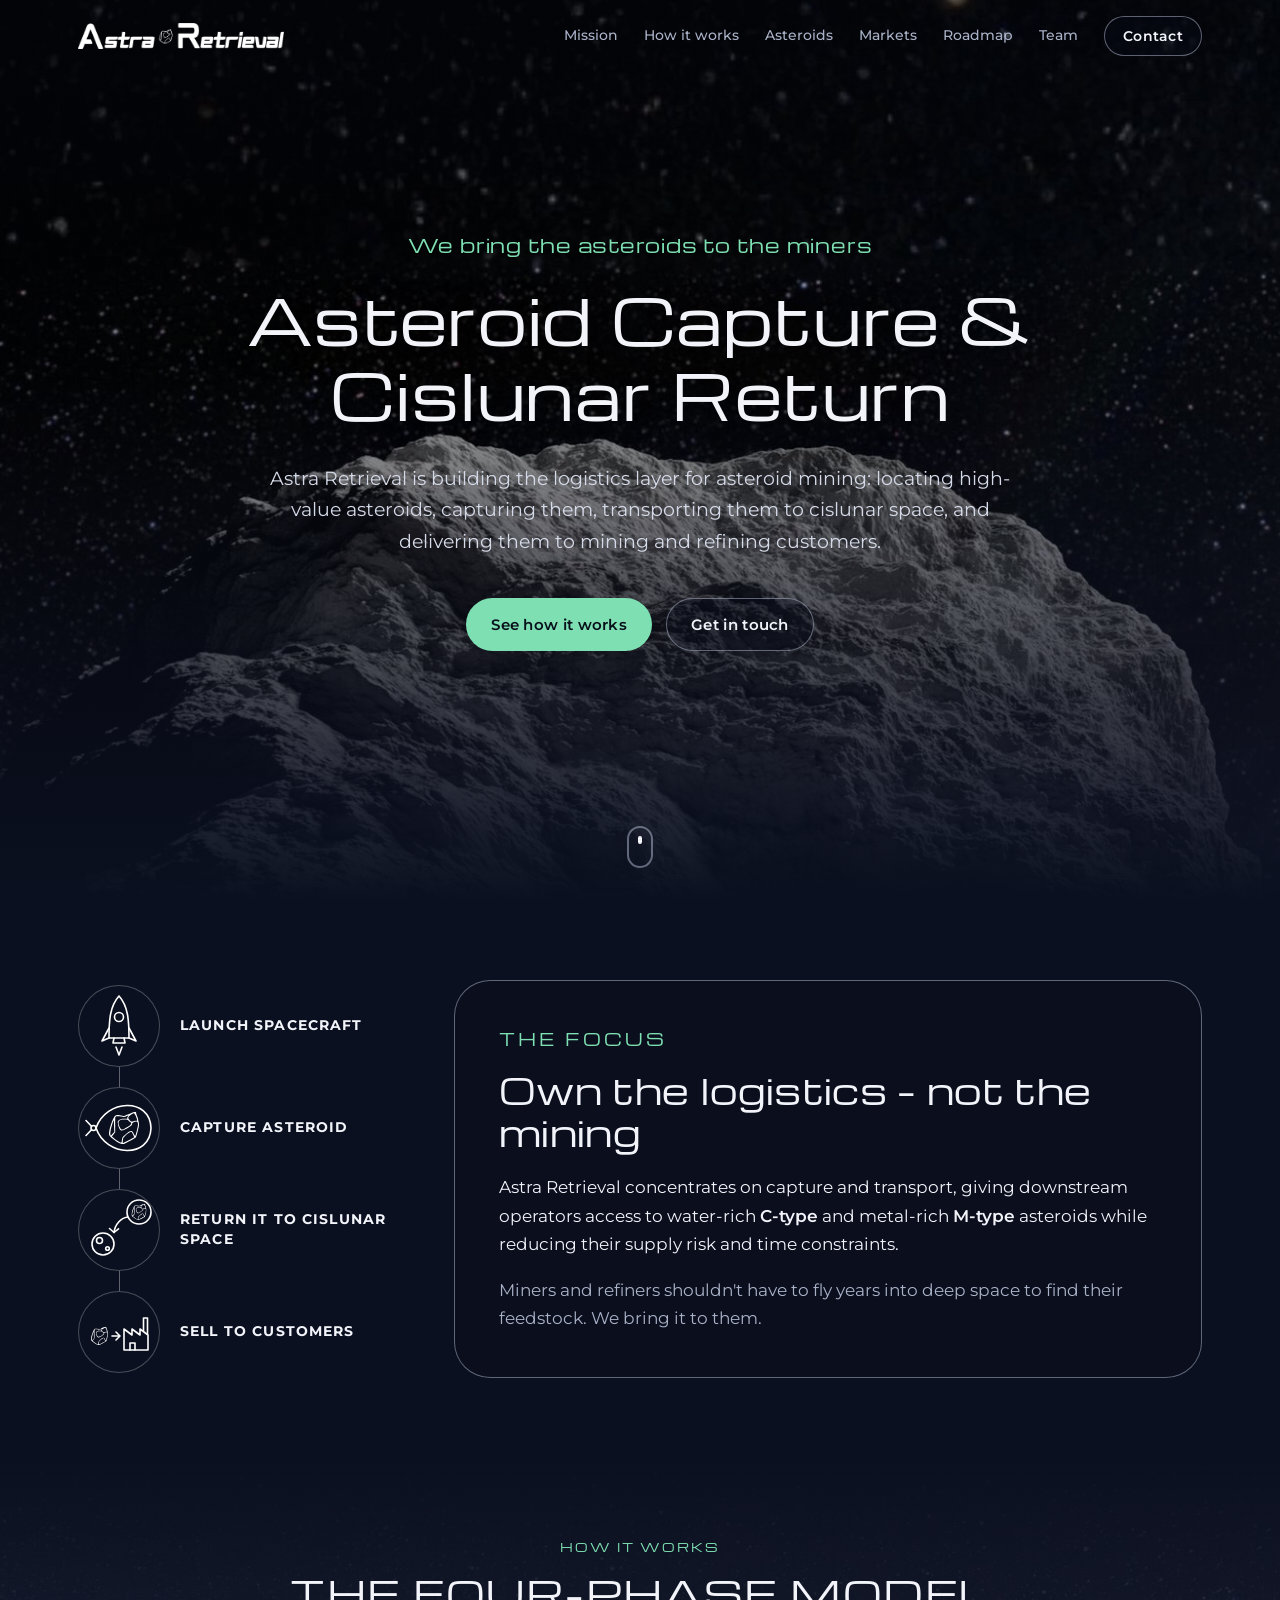
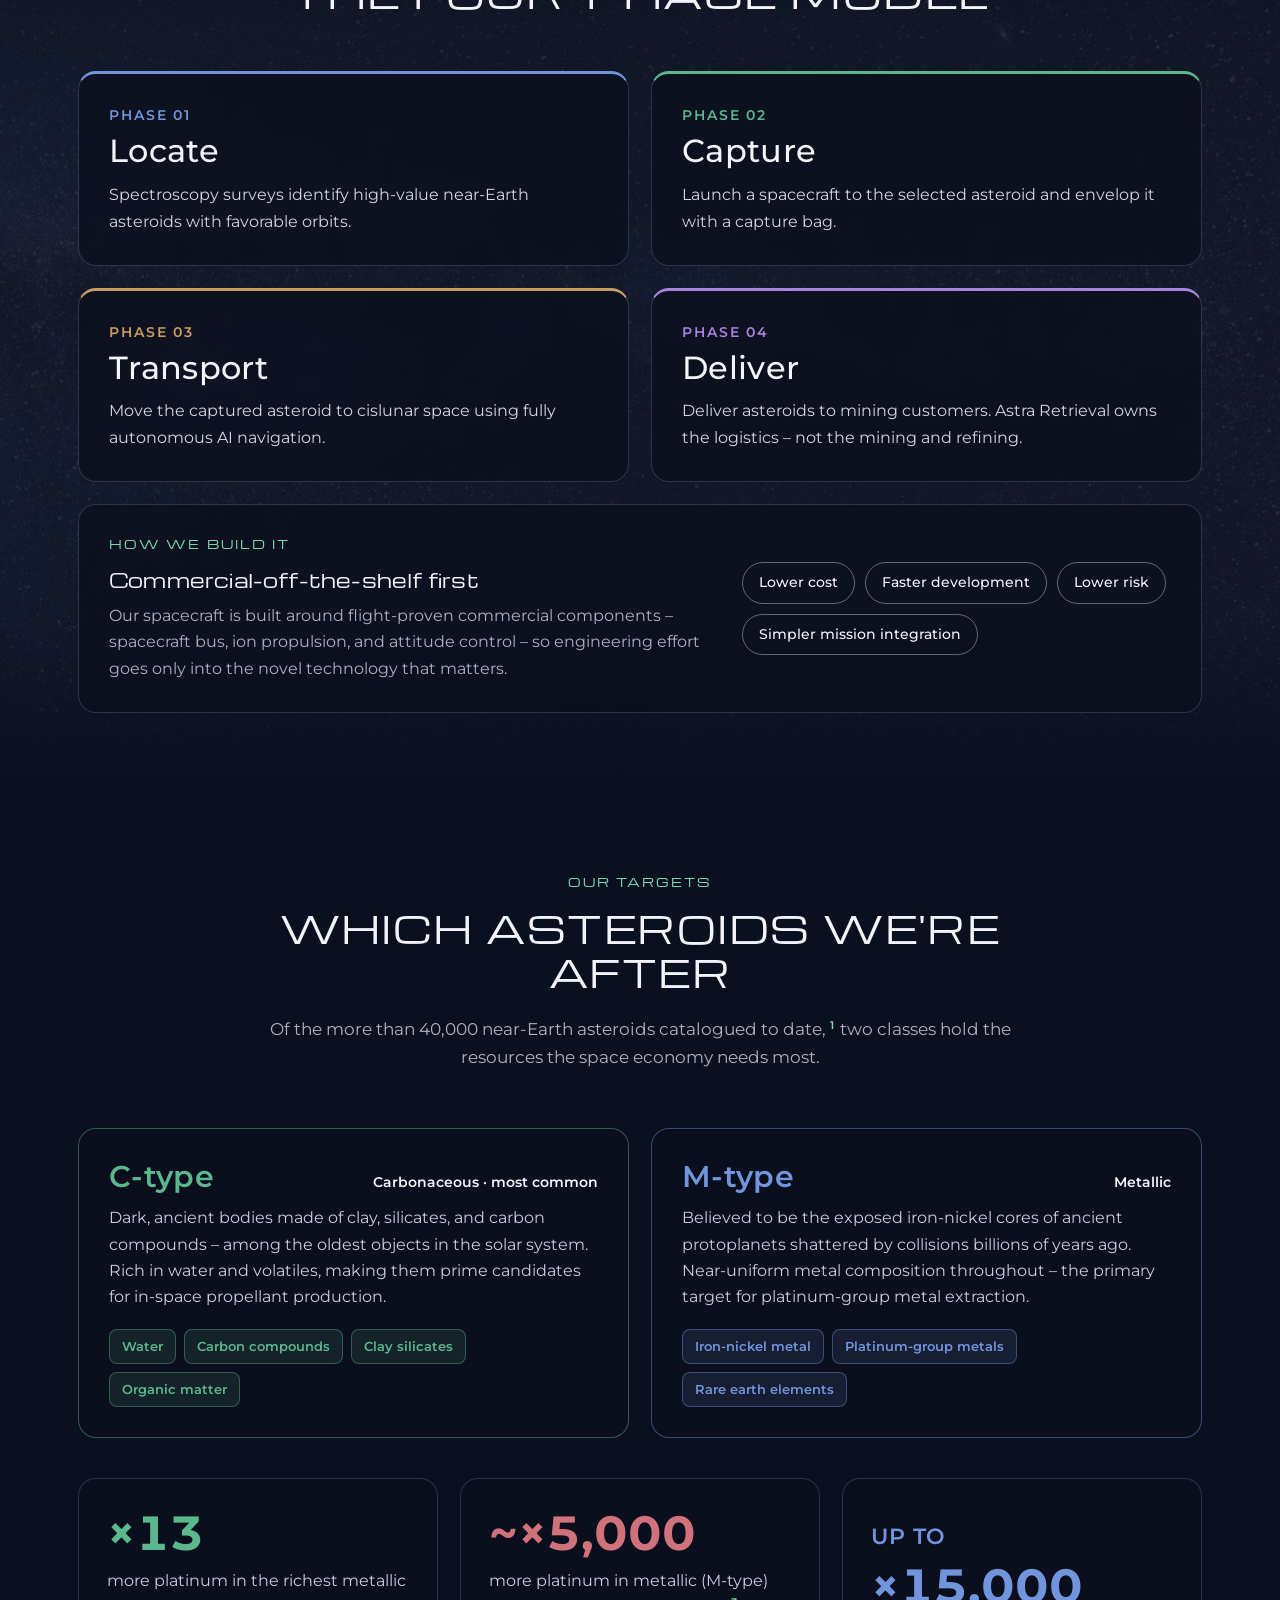
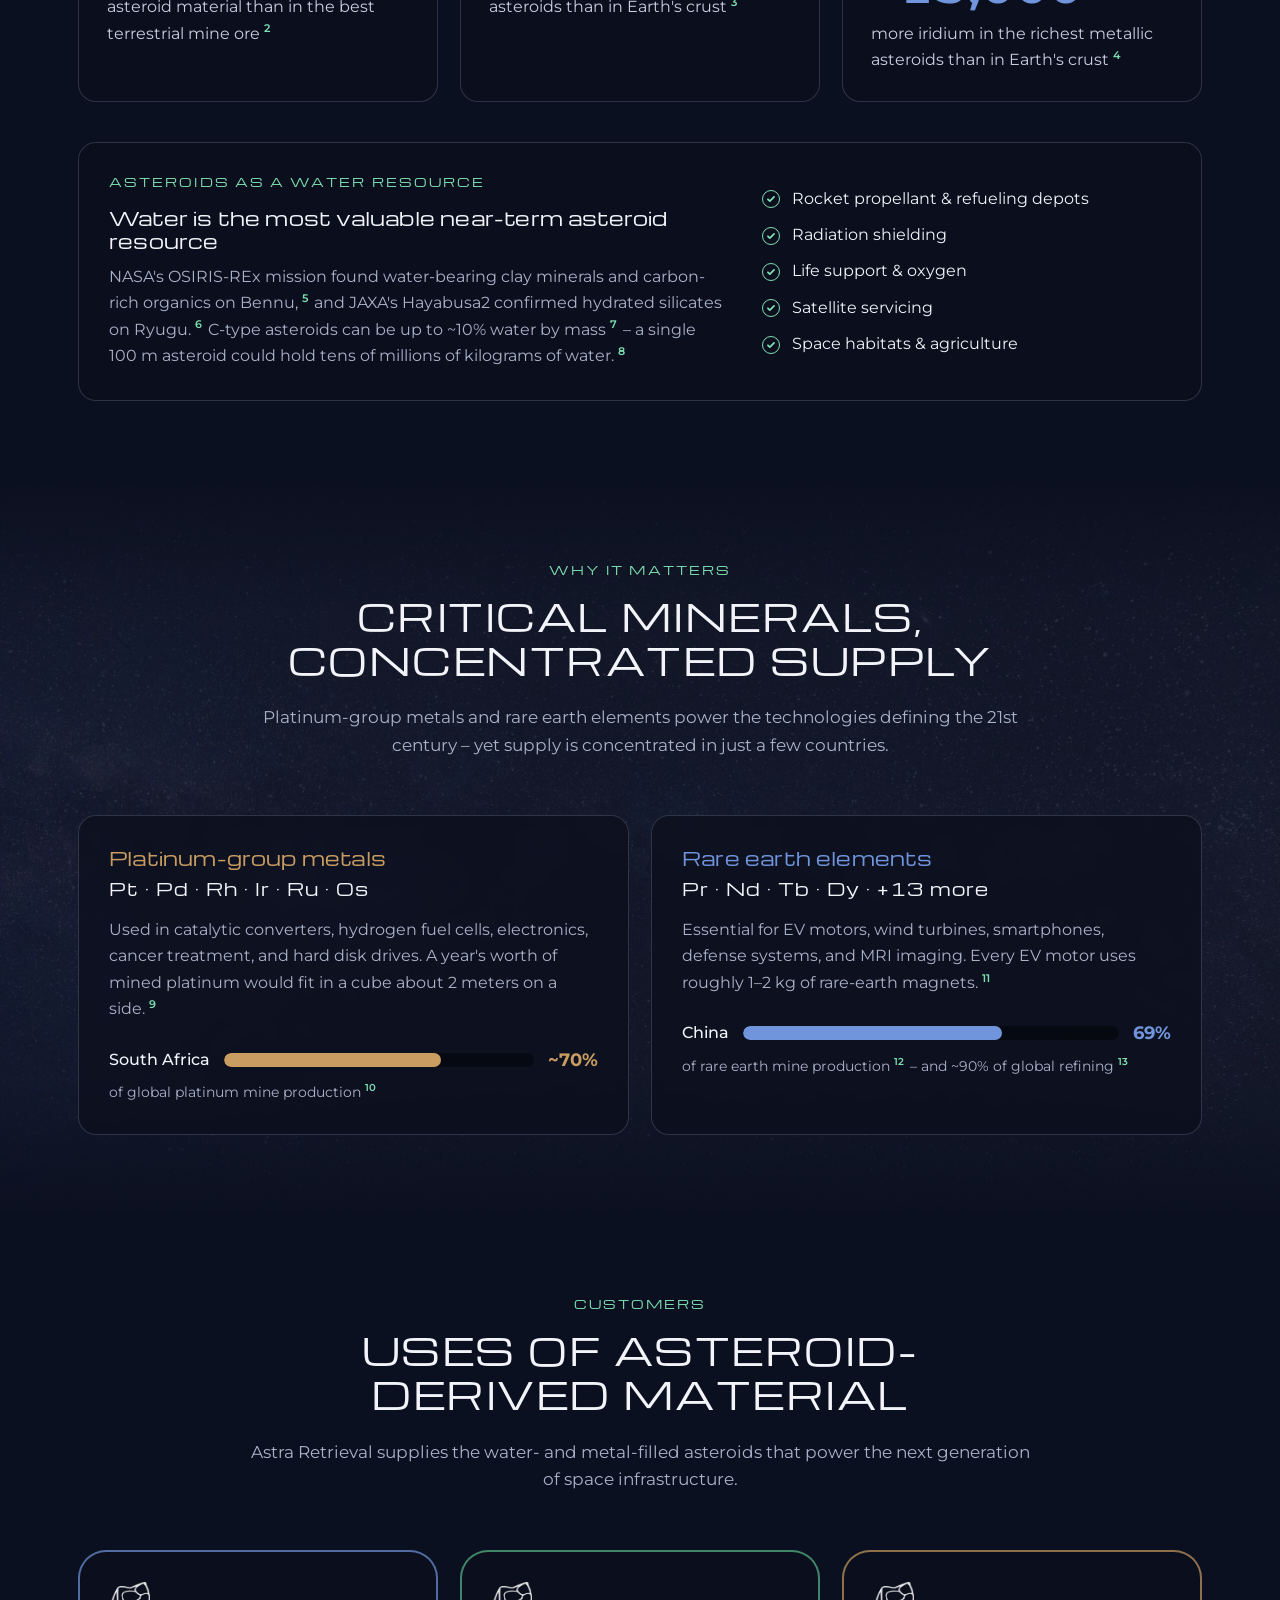
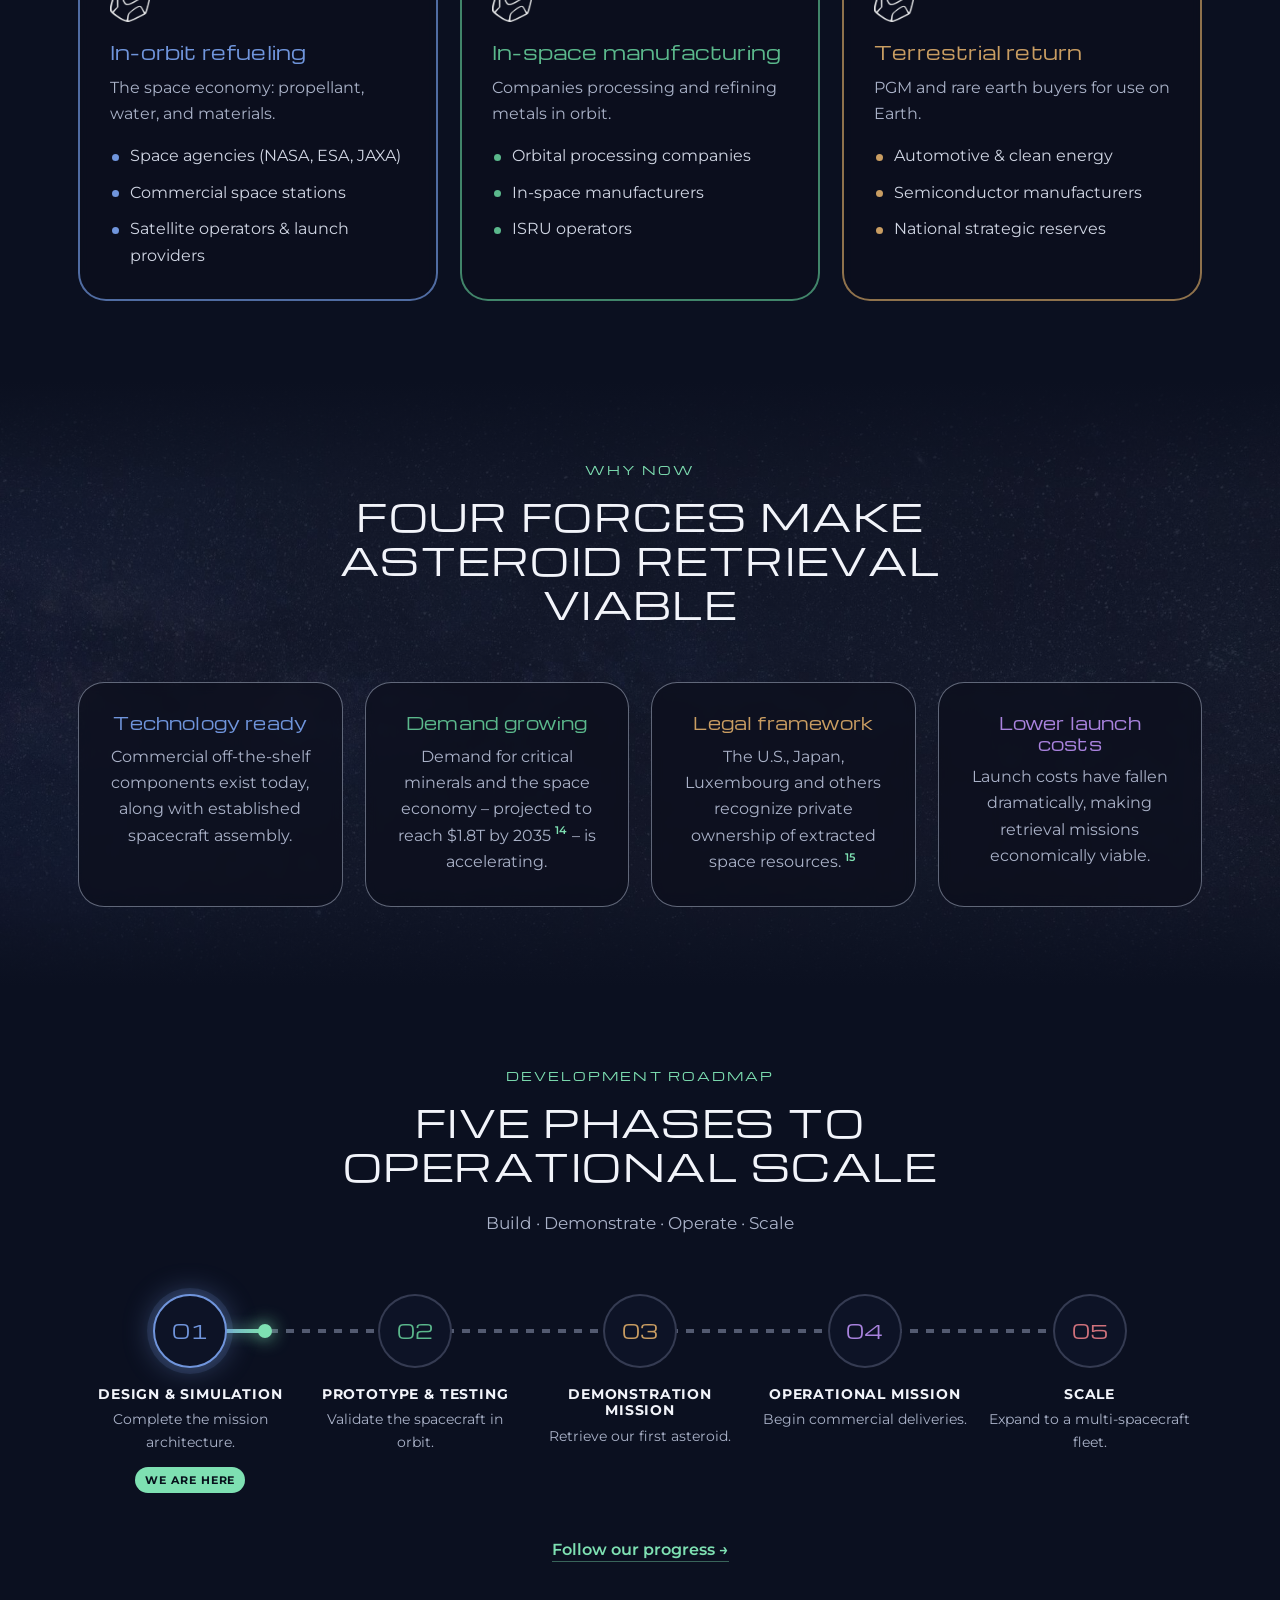
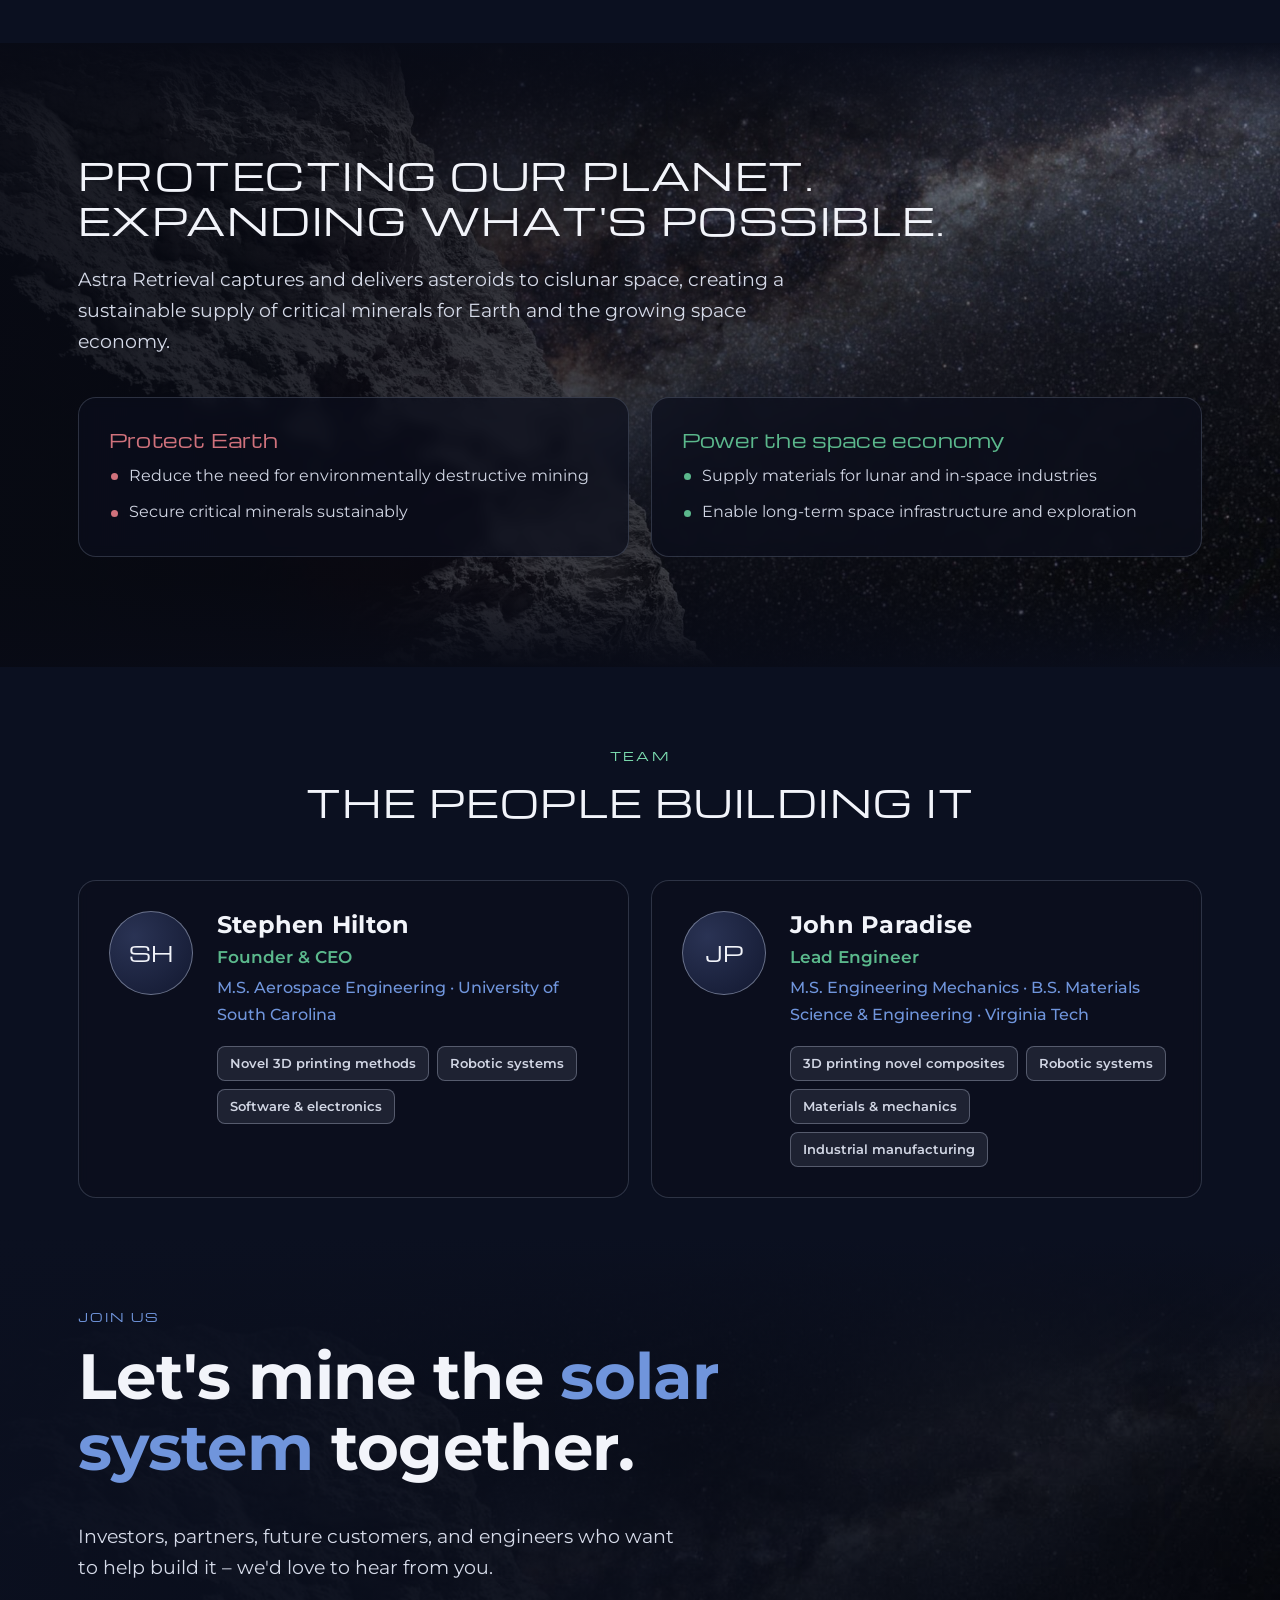
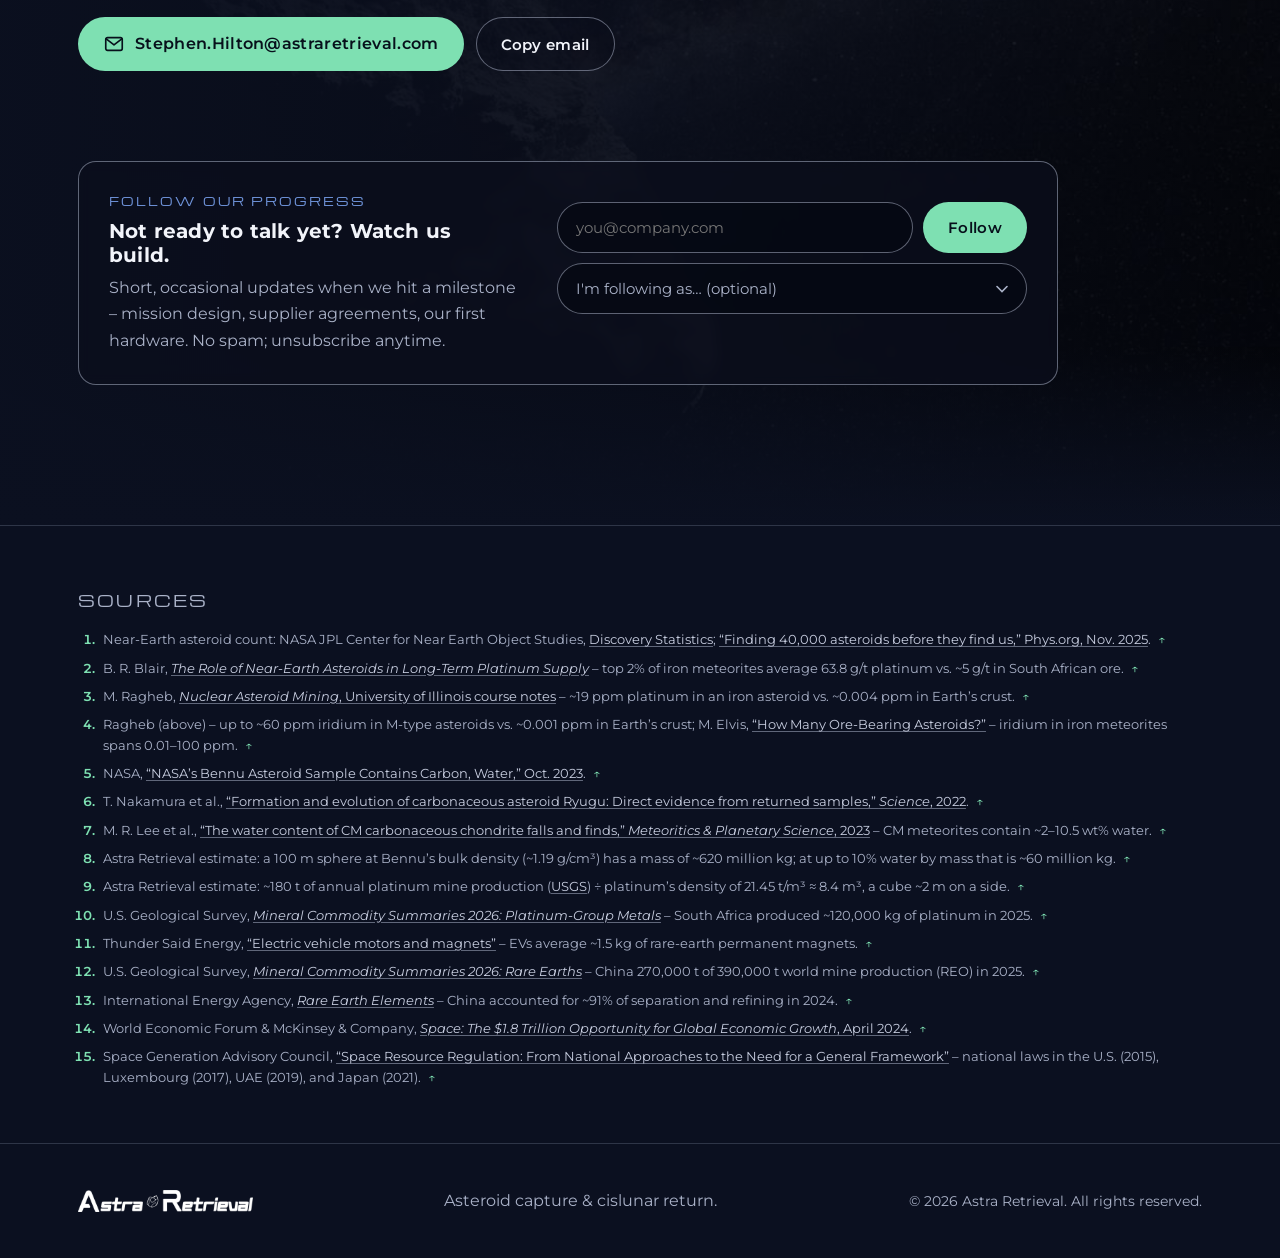
==== commit c3769f8e: "Replace focus arrow list with self-drawing mission step icons - Four line icons (launch, capture, re" ====
--- a/index.html
+++ b/index.html
@@ -65,12 +65,55 @@
     <!-- FOCUS ============================================================ -->
     <section class="section" id="focus">
       <div class="container focus">
-        <ol class="flow" aria-label="Business model">
-          <li>Launch spacecraft</li>
-          <li>Capture asteroid</li>
-          <li>Return asteroid to cislunar space</li>
-          <li>Sell asteroid to customers</li>
+        <div class="icon-steps-wrap">
+        <!-- asteroid glyph traced from the Astra Retrieval logo, reused in the icons below -->
+        <svg width="0" height="0" style="position:absolute" aria-hidden="true" focusable="false">
+          <symbol id="ar-asteroid" viewBox="0 0 557 600"><path fill-rule="evenodd" d="M 470.3 1.5 C 446.4 5.8,400.9 24,320.1 61.7 C 298.4 71.7,279.9 80,279 80 C 278.1 80,265.7 77.3,251.6 74 C 170.2 55.1,135 55.4,112.7 75.1 C 81.8 102.2,17.3 276.6,2.5 372.5 C 0 388.8,-0.6 413.9,1.3 423.9 C 5.1 443.4,16.3 458.5,46 483.9 C 128.5 554.5,200.1 595.9,246.2 599.7 C 262.5 601,282.4 594.5,325.5 573.6 C 387.5 543.5,487 487.9,497.5 477.5 C 505.2 469.7,527.1 394.6,544.4 316.5 C 559 250.7,560.1 227.3,550.4 187 C 545.1 165,542.1 149.9,540.4 136.2 C 538.4 119.4,534.2 106.4,522.8 81.7 C 513.9 62.1,504 31.3,504 22.8 C 504 4.5,492.8 -2.6,470.3 1.5 M 457.5 28.3 C 436 36.3,390.5 66.3,372.9 84.1 C 349.9 107.2,353.7 126.4,388 161.1 C 405.3 178.5,411.2 181.5,428 181.5 C 439.1 181.4,439.9 181.3,453 176.6 C 484.4 165.5,497.2 163,510.2 165.4 C 522.7 167.8,523.7 166.5,521.4 150.8 C 515.7 111.9,487 46.9,472.5 40.1 C 467.6 37.8,467.2 36.5,469.6 31.9 C 472.8 25.6,468.3 24.3,457.5 28.3 M 345 72.3 C 339.2 74.7,328 79.7,320 83.5 C 294.4 95.4,288.6 97.3,277.5 97.2 C 269.6 97.2,264.2 96.1,231 88.6 C 203.1 82.2,190 80.5,166.5 80.5 C 140.4 80.5,130.5 82.7,123 90.1 C 116.1 97.1,115.8 103.2,115.3 249.1 L 114.9 377.7 96.3 401.6 C 65.3 441.5,54 457.2,54 460.1 C 54 461.3,104.8 503.2,120.5 515 C 154.9 540.8,190.4 561.8,212 569 C 230.7 575.3,232.3 573.5,237.5 540.5 C 247.5 476.7,248 475.8,284.6 441.9 C 350 381.5,384.3 358.9,411 358.8 C 429.9 358.7,436.1 364.6,454.5 400.1 C 471.2 432.1,484.3 452.7,487.3 451.7 C 491.1 450.5,520.3 340.2,532 283.1 C 538.1 253.4,539.6 229,536.5 211.7 C 530.1 175.7,503.2 169.1,456.5 191.9 C 434.5 202.7,429.1 210.7,425 238.3 C 423.7 246.6,423.4 247.5,419.3 252.1 C 401.4 271.9,315.1 325,277.2 339.4 C 231.4 356.9,209.9 347.4,187 299.8 C 171.2 267,162.8 231.6,162.6 197.5 C 162.5 177.7,163.6 174.6,176.1 162.1 C 204 134,241.9 124.9,311.5 129.7 C 329.8 131,336.4 130.5,338.1 127.8 C 338.6 127.1,338.7 123,338.3 118.8 C 337.4 107.4,341.9 96.6,355.6 77.1 C 362.8 66.9,360.5 65.9,345 72.3 M 257 145.1 C 202.7 150.7,176.7 170.3,176.8 206 C 176.9 225.8,185.9 256,200.6 285.3 C 223.7 331.2,239 337.5,280.1 318.2 C 299.7 309,346.6 281.9,372 265.1 C 397.1 248.5,405.7 238.3,411.5 218.1 C 415.7 203.8,414.4 201,400 192.9 C 387.3 185.8,380 180.1,364.9 165.3 C 348.3 149.1,345.6 147.5,331.6 145.4 C 321.3 143.8,271.3 143.7,257 145.1 M 85.2 162.8 C 71.6 192.3,41.5 293.7,31.6 343.1 C 25.7 372.5,23.1 405,25.5 416.7 C 27.1 424,32.4 443.6,33 444.3 C 33.7 445.1,50.2 427.7,83.4 391.2 L 98.3 374.8 97.1 337.2 C 93.6 222.5,90.6 156,89 156 C 88.6 156,86.9 159,85.2 162.8 M 397.2 376 C 369.1 390.1,320.5 426.7,289.8 457 C 267.9 478.7,263.8 485.8,260.5 508 C 256.9 531.5,254.7 576.1,256.9 578.3 C 260.6 582,311.3 559.3,373.5 525.9 C 389.5 517.4,468.7 473.4,469.9 472.4 C 471.1 471.4,443.6 412,434.9 396.7 C 427.3 383.4,415 371,409.4 371 C 408.2 371,402.7 373.2,397.2 376"/></symbol>
+        </svg>
+        <ol class="icon-steps" id="icon-steps" aria-label="Business model">
+          <li style="--i: 0">
+            <svg class="ico" viewBox="-40 -40 80 80" aria-hidden="true">
+              <path pathLength="1" d="M0 -30 C 9 -20 10 -6 10 12 H -10 C -10 -6 -9 -20 0 -30 Z"/>
+              <circle pathLength="1" cx="0" cy="-9" r="4.5"/>
+              <path pathLength="1" d="M-10 2 L-17 15 L-10 12 M10 2 L17 15 L10 12"/>
+              <path pathLength="1" d="M-5 12 L-6 17 H6 L5 12"/>
+              <path pathLength="1" d="M-3 21 L0 29 L3 21"/>
+            </svg>
+            <span>Launch spacecraft</span>
+          </li>
+          <li style="--i: 1">
+            <svg class="ico" viewBox="-40 -40 80 80" aria-hidden="true">
+              <use class="glyph" href="#ar-asteroid" x="-10" y="-16.2" width="30" height="32.3"/>
+              <path pathLength="1" d="M-23 0 C -13 -29 31 -31 32 0 C 31 31 -13 29 -23 0"/>
+              <circle pathLength="1" cx="-25.5" cy="0" r="2.5"/>
+              <path pathLength="1" d="M-27.5 1.8 L-33 7.5 M-27.5 -1.8 L-33 -7.5"/>
+            </svg>
+            <span>Capture asteroid</span>
+          </li>
+          <li style="--i: 2">
+            <svg class="ico" viewBox="-40 -40 80 80" aria-hidden="true">
+              <circle pathLength="1" cx="-16" cy="14" r="11"/>
+              <circle pathLength="1" cx="-19.5" cy="10.5" r="3"/>
+              <circle pathLength="1" cx="-11.5" cy="18.5" r="1.8"/>
+              <use class="glyph" href="#ar-asteroid" x="12.5" y="-26.2" width="15" height="16.2"/>
+              <circle pathLength="1" cx="20" cy="-18" r="12"/>
+              <path pathLength="1" d="M8.5 -13 C 2 -12 -4 -6 -5 2.5"/>
+              <path pathLength="1" d="M-5 2.5 L-9.5 -1.5 M-5 2.5 L-0.5 -1.2"/>
+            </svg>
+            <span>Return it to cislunar space</span>
+          </li>
+          <li style="--i: 3">
+            <svg class="ico" viewBox="-40 -40 80 80" aria-hidden="true">
+              <use class="glyph" href="#ar-asteroid" x="-28" y="-5.2" width="17" height="18.3"/>
+              <path pathLength="1" d="M-7 4 H1 M1 4 L-3 0 M1 4 L-3 8"/>
+              <path pathLength="1" d="M5 18 V-3 L13 3 V-3 L21 3 V-3 L29 3 V18 Z"/>
+              <path pathLength="1" d="M24.5 -1 V-14 H28.5 V2"/>
+              <path pathLength="1" d="M11 18 V11 H16 V18"/>
+            </svg>
+            <span>Sell to customers</span>
+          </li>
         </ol>
+        </div>
         <div class="panel focus-panel">
           <p class="kicker">The focus</p>
           <h2>Own the logistics &ndash; not the mining</h2>
--- a/assets/css/styles.css
+++ b/assets/css/styles.css
@@ -137,7 +137,8 @@
 
 /* Hero --------------------------------------------------------------------- */
 .hero {
-  position: relative; min-height: 100vh; min-height: 100svh;
+  /* full screen, but capped so embedded previews (very tall frames) don't stretch it */
+  position: relative; min-height: min(100vh, 1000px); min-height: min(100svh, 1000px);
   display: flex; align-items: center;
   padding: 120px 0 140px;
   overflow: hidden;
@@ -208,24 +209,43 @@
 @media (max-width: 520px) { .panel { padding: 24px 20px; } }
 
 /* Focus -------------------------------------------------------------------- */
-.focus { display: grid; grid-template-columns: 300px 1fr; gap: 56px; align-items: center; }
+.focus { display: grid; grid-template-columns: 320px 1fr; gap: 56px; align-items: center; }
 @media (max-width: 860px) { .focus { grid-template-columns: 1fr; gap: 40px; } }
-.flow { list-style: none; margin: 0; padding: 0; display: grid; gap: 0; justify-items: center; text-align: center; }
-.flow li {
-  font-weight: 700; text-transform: uppercase; letter-spacing: 0.06em; font-size: 0.92rem;
-  max-width: 240px; line-height: 1.35;
-}
-.flow li:not(:last-child)::after {
-  content: ""; display: block; margin: 14px auto;
-  width: 0; height: 0;
-  border-left: 26px solid transparent; border-right: 26px solid transparent; border-top: 30px solid var(--text);
-  box-shadow: none;
-  position: relative;
-}
 .focus-panel { border-color: var(--border-strong); border-radius: 36px; padding: 44px; }
 @media (max-width: 520px) { .focus-panel { padding: 30px 22px; border-radius: 26px; } }
 .focus-panel h2 { text-transform: none; letter-spacing: 0.01em; font-size: clamp(1.4rem, 3vw, 2.2rem); }
 .focus-panel p { font-size: 1.08rem; }
+
+/* Self-drawing icon steps (replaces the arrow list) ----------------------- */
+.icon-steps-wrap { width: 100%; max-width: 320px; margin: 0 auto; }
+.icon-steps { list-style: none; margin: 0; padding: 0; display: grid; gap: 20px; position: relative; }
+.icon-steps::before {   /* connector through the icon centres */
+  content: ""; position: absolute; left: 41px; top: 41px; bottom: 41px; width: 1px;
+  background: rgba(255, 255, 255, 0.35); transform-origin: top;
+}
+.icon-steps li { display: flex; align-items: center; gap: 20px; position: relative; }
+.icon-steps .ico {
+  width: 82px; height: 82px; flex-shrink: 0; display: block; overflow: visible;
+  background: var(--bg); border: 1px solid rgba(255, 255, 255, 0.25); border-radius: 50%;
+  fill: none; stroke: #fff; stroke-width: 1.6; stroke-linecap: round; stroke-linejoin: round;
+}
+.icon-steps .ico :not(use) { stroke-dasharray: 1; }
+.icon-steps .ico use { fill: #fff; stroke: none; transform-box: fill-box; transform-origin: center; }
+.icon-steps span { font-weight: 700; text-transform: uppercase; letter-spacing: 0.08em; font-size: 0.9rem; line-height: 1.35; }
+
+/* entrance: JS adds .ready (hidden start) then .play on first view; without JS / reduced motion it's simply shown */
+.icon-steps.ready::before { transform: scaleY(0); }
+.icon-steps.ready .ico { border-color: transparent; }
+.icon-steps.ready .ico :not(use) { stroke-dashoffset: 1; }
+.icon-steps.ready .ico use { opacity: 0; transform: scale(0.55) rotate(-25deg); }
+.icon-steps.ready span { opacity: 0.25; transform: translateX(-6px); }
+.icon-steps.ready.play::before { transform: none; transition: transform 2.6s cubic-bezier(.4, 0, .2, 1) 0.2s; }
+.icon-steps.ready.play .ico { border-color: rgba(255, 255, 255, 0.25); transition: border-color 0.6s calc(var(--i) * 0.7s); }
+.icon-steps.ready.play .ico :not(use) { stroke-dashoffset: 0; transition: stroke-dashoffset 1s ease calc(0.15s + var(--i) * 0.7s); }
+.icon-steps.ready.play .ico use { opacity: 1; transform: none; transition: opacity 0.6s ease calc(0.3s + var(--i) * 0.7s), transform 0.8s cubic-bezier(.3, 1.4, .5, 1) calc(0.3s + var(--i) * 0.7s); }
+.icon-steps.ready.play span { opacity: 1; transform: none; transition: opacity 0.6s calc(0.5s + var(--i) * 0.7s), transform 0.6s calc(0.5s + var(--i) * 0.7s); }
+.icon-steps.no-anim::before, .icon-steps.no-anim *, .icon-steps.no-anim { transition: none !important; }
+
 
 /* Phases ------------------------------------------------------------------- */
 .phases { grid-template-columns: repeat(2, 1fr); }
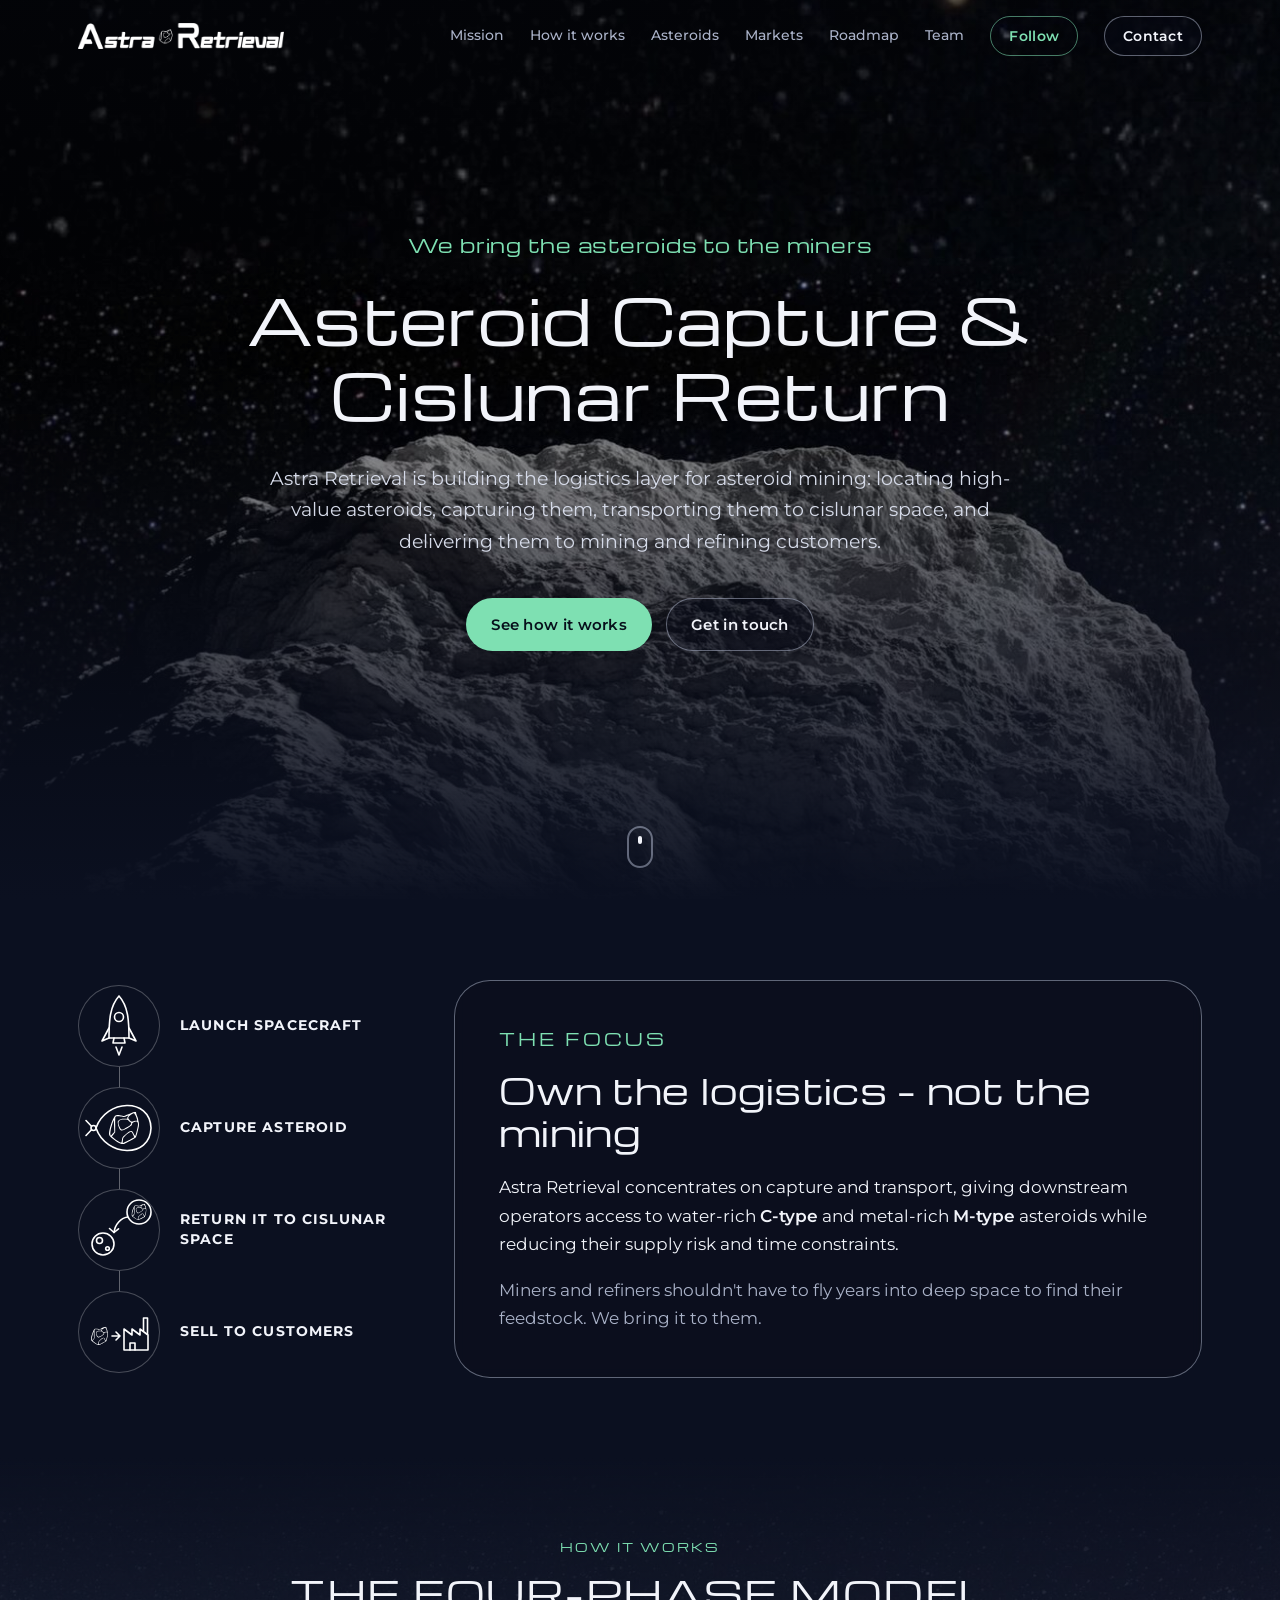
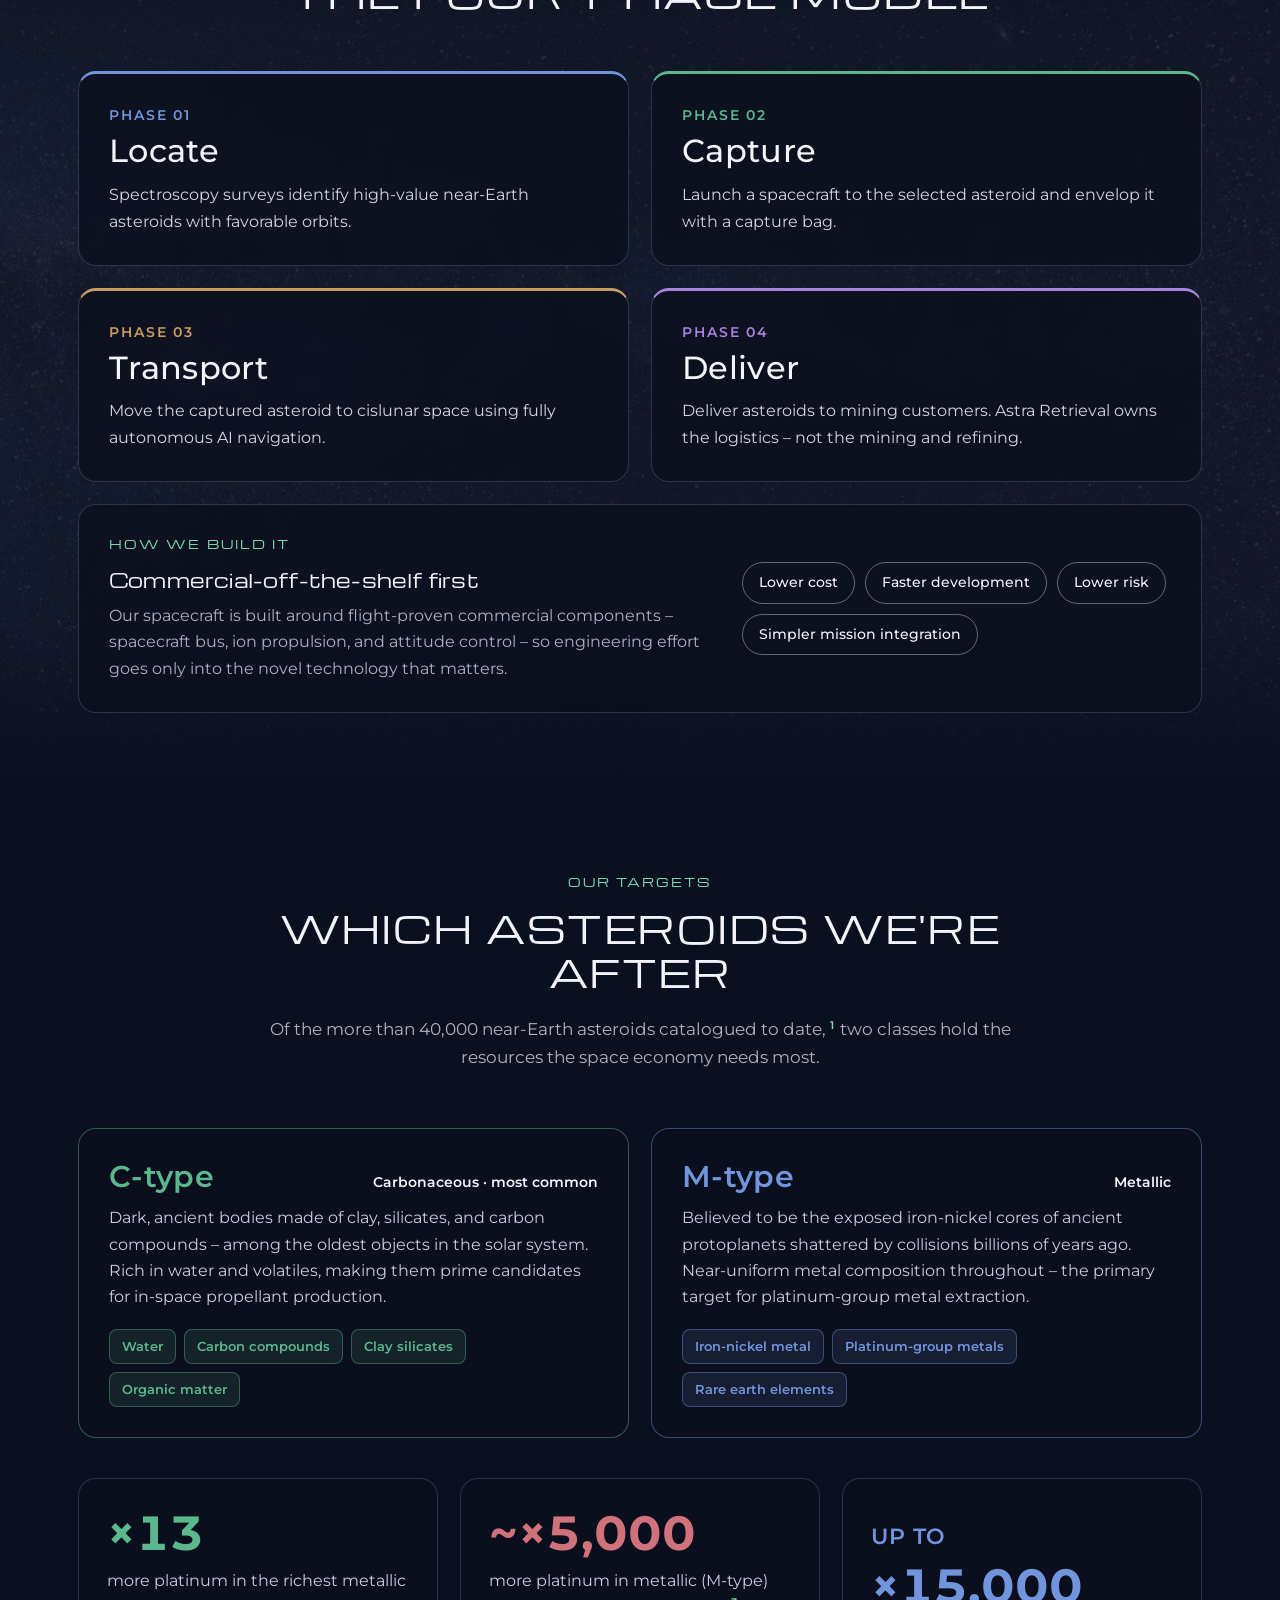
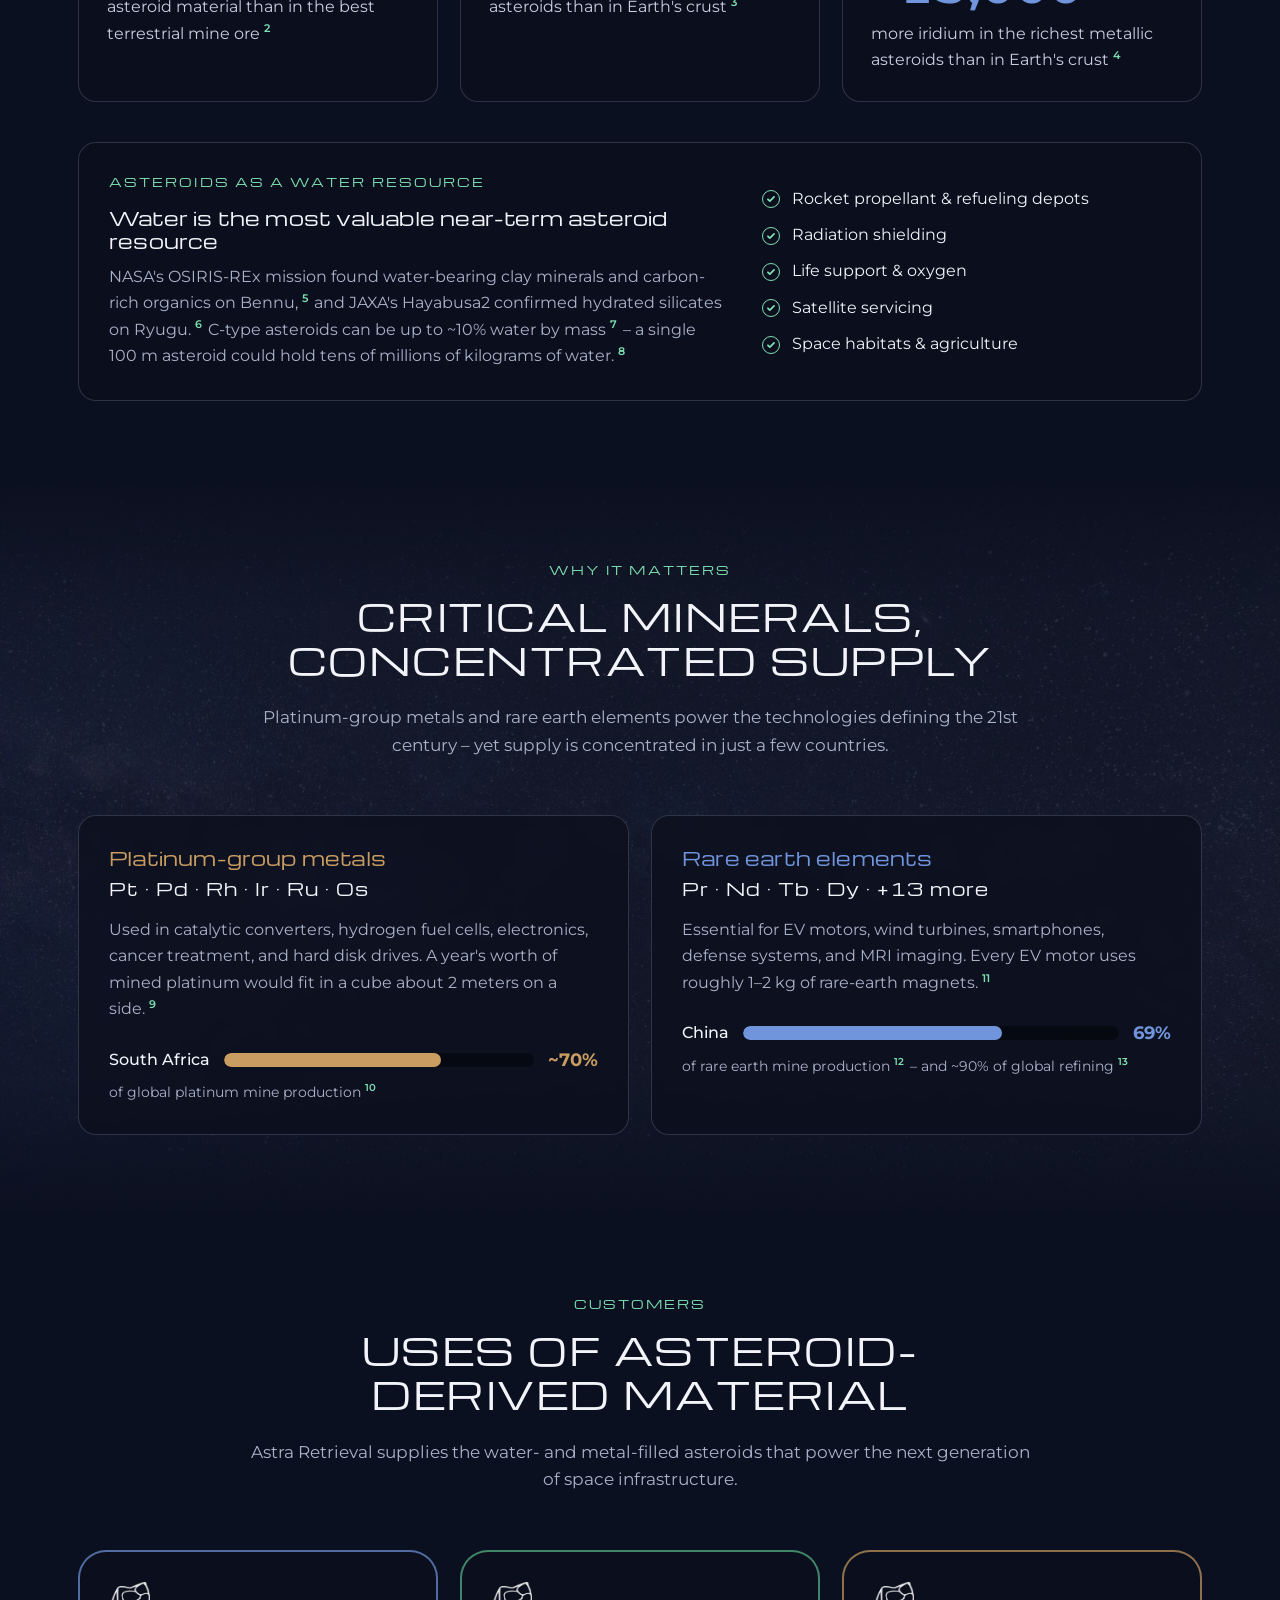
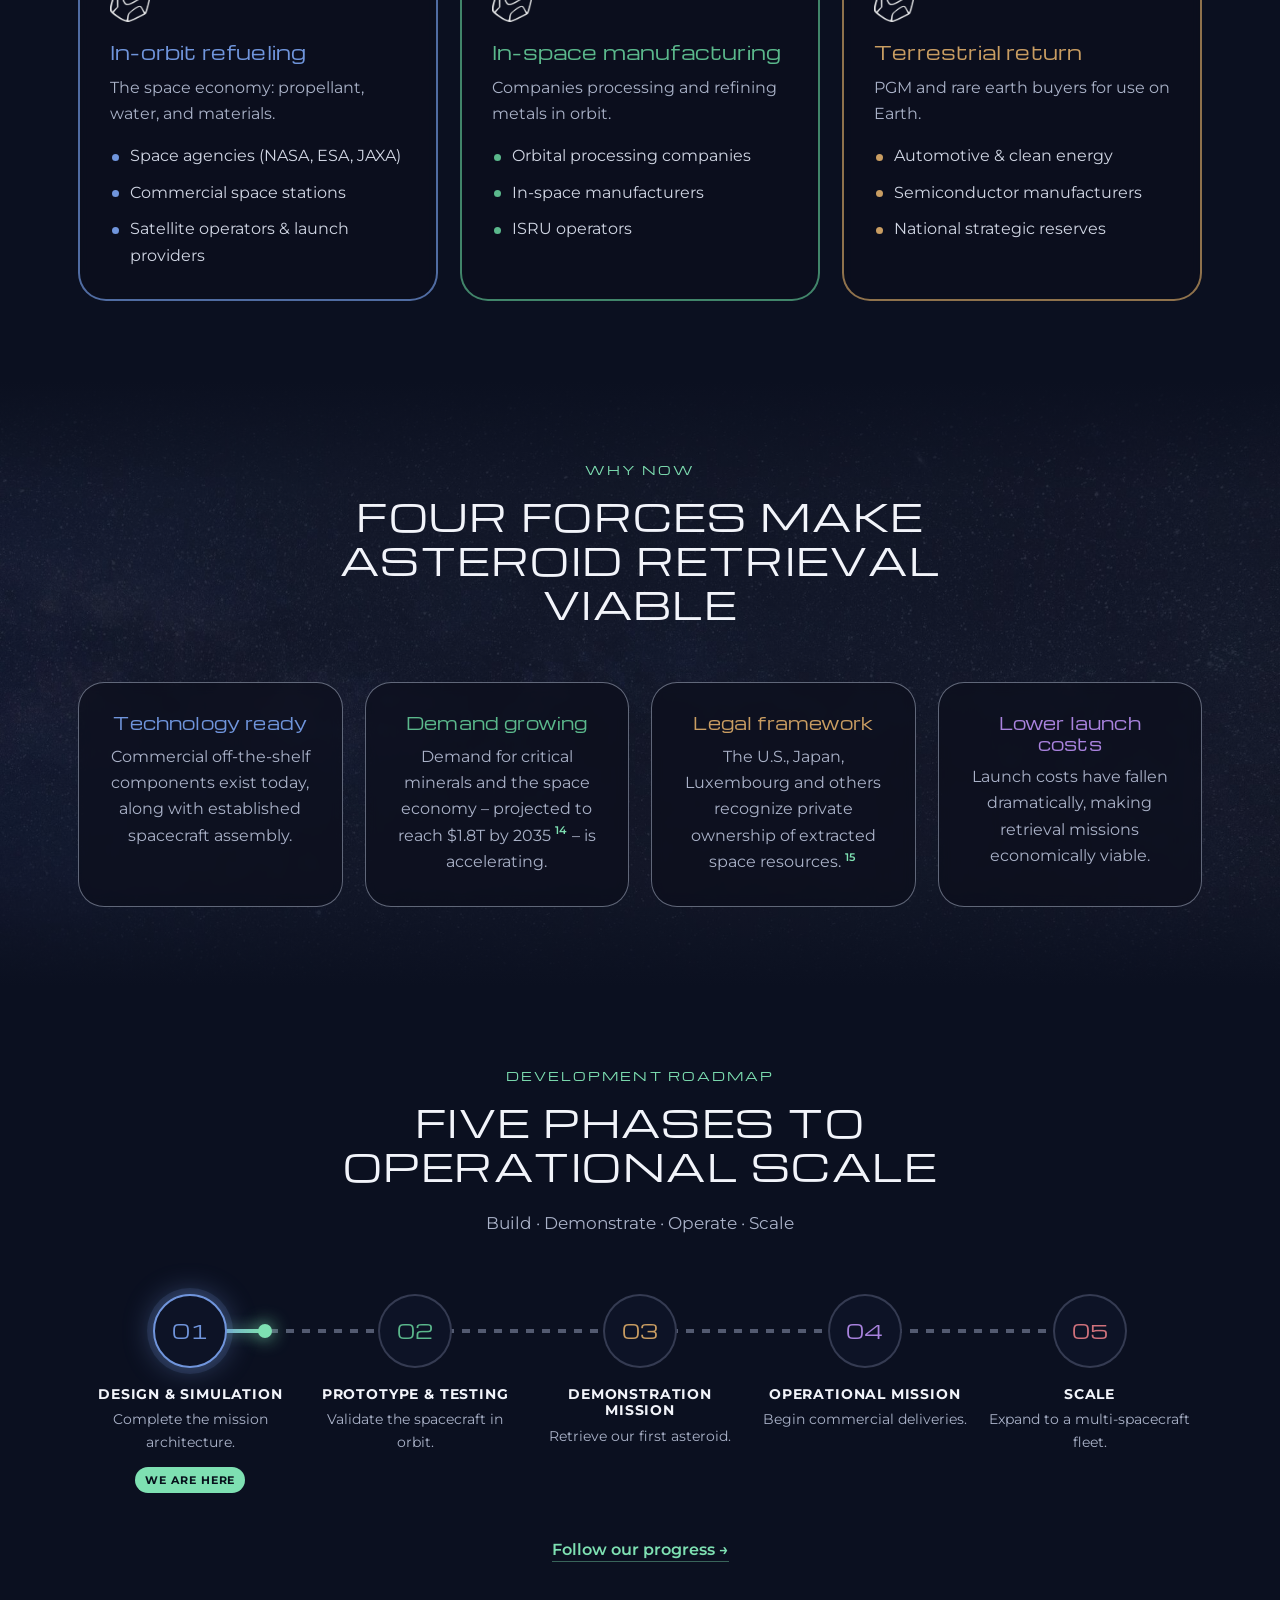
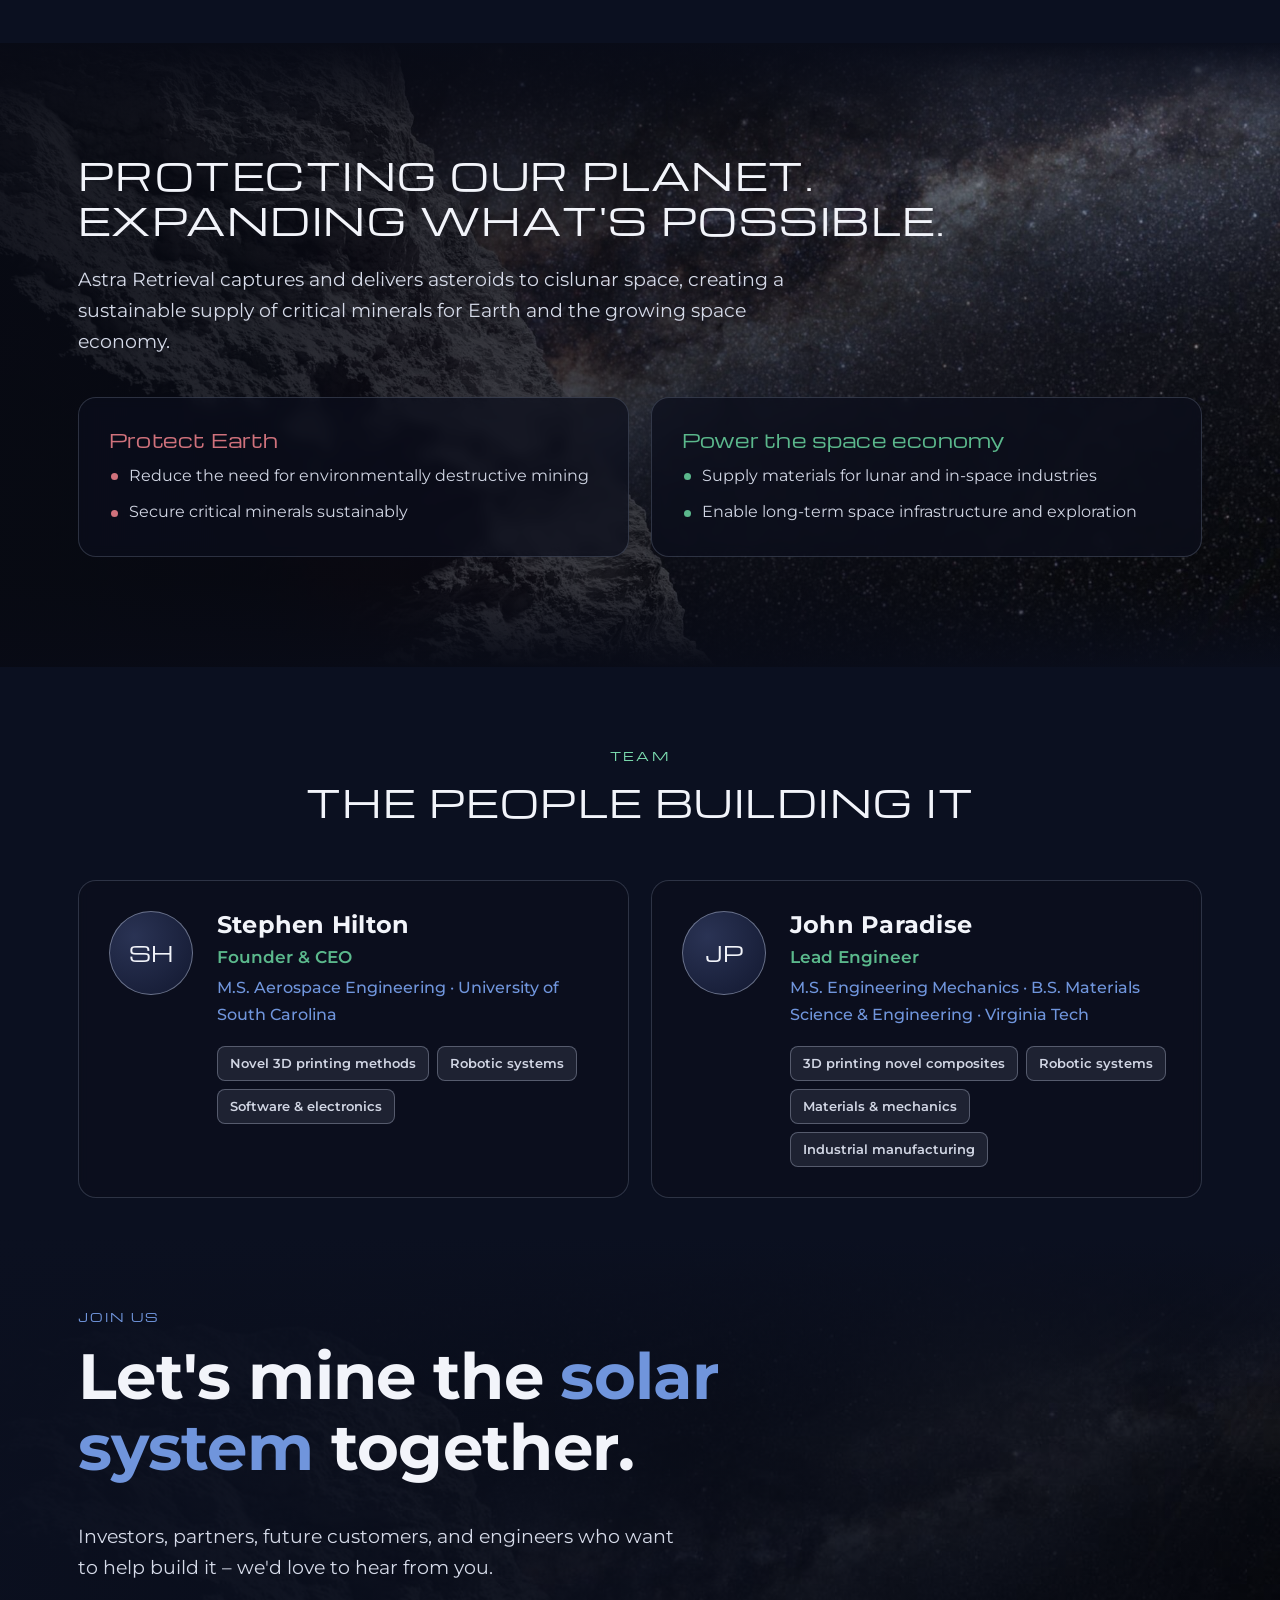
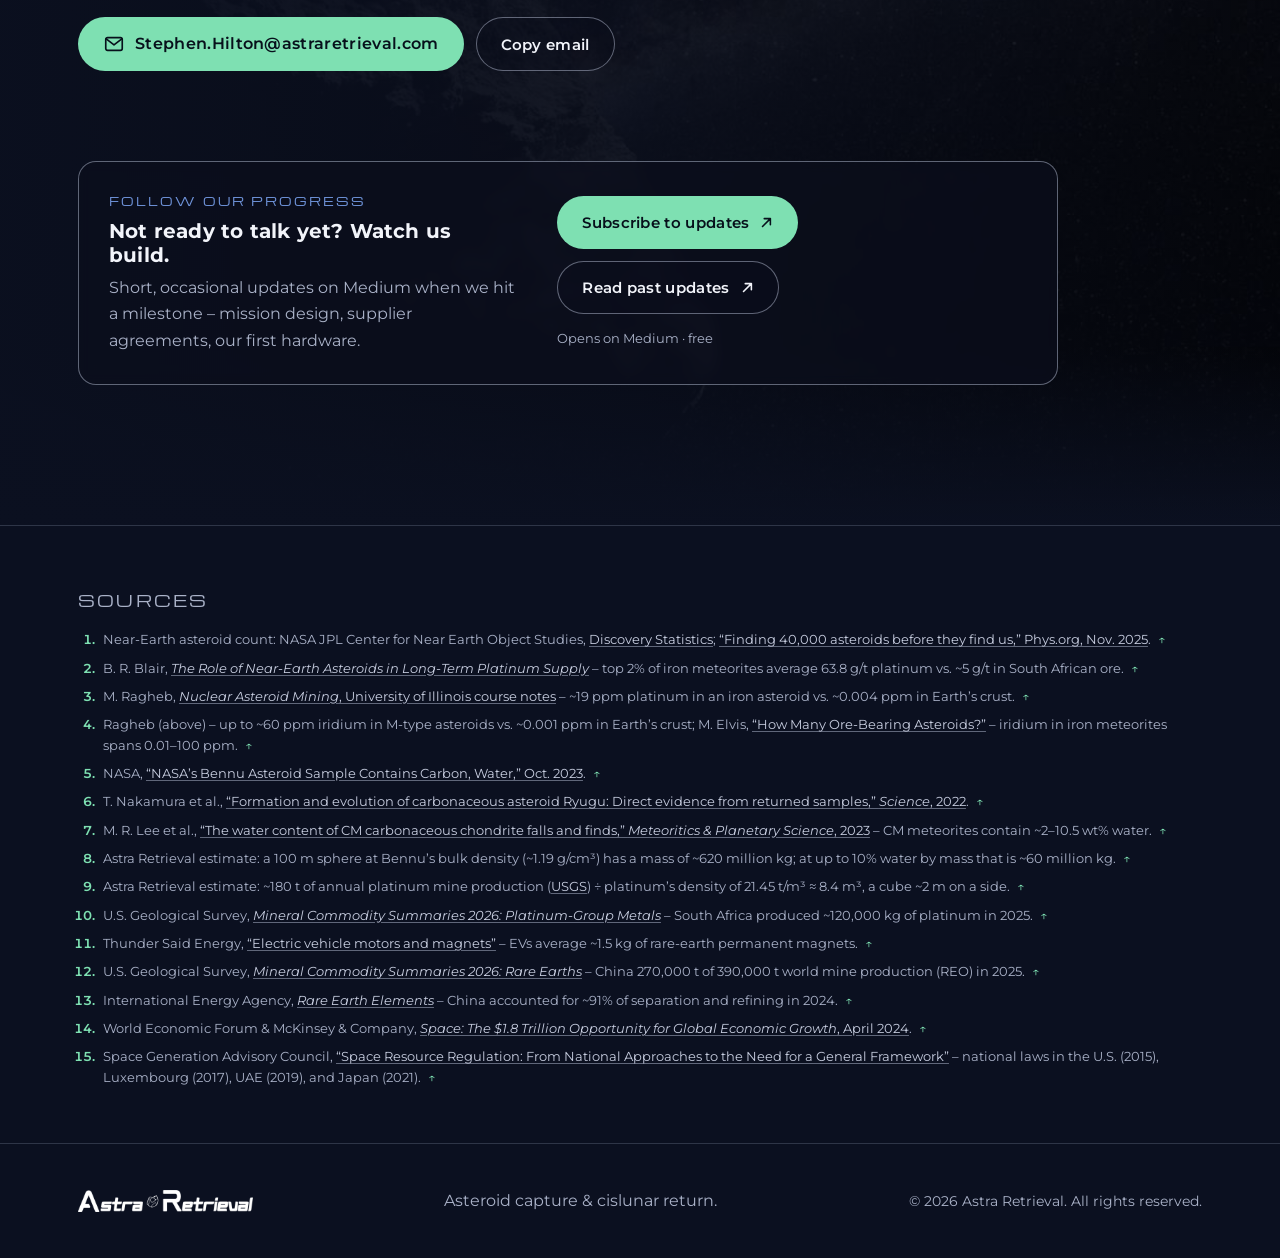
==== commit 978b0bb1: "Point 'Follow our progress' to the Medium newsletter; add Follow button - Replace the email sign-up " ====
--- a/index.html
+++ b/index.html
@@ -40,6 +40,7 @@
         <a href="#markets">Markets</a>
         <a href="#roadmap">Roadmap</a>
         <a href="#team">Team</a>
+        <a href="https://medium.com/astra-retrieval/newsletters/astra-retrieval-updates" class="btn btn-follow btn-sm" target="_blank" rel="noopener">Follow</a>
         <a href="#contact" class="btn btn-outline btn-sm">Contact</a>
       </nav>
     </div>
@@ -73,42 +74,42 @@
         <ol class="icon-steps" id="icon-steps" aria-label="Business model">
           <li style="--i: 0">
             <svg class="ico" viewBox="-40 -40 80 80" aria-hidden="true">
-              <path pathLength="1" d="M0 -30 C 9 -20 10 -6 10 12 H -10 C -10 -6 -9 -20 0 -30 Z"/>
-              <circle pathLength="1" cx="0" cy="-9" r="4.5"/>
-              <path pathLength="1" d="M-10 2 L-17 15 L-10 12 M10 2 L17 15 L10 12"/>
-              <path pathLength="1" d="M-5 12 L-6 17 H6 L5 12"/>
-              <path pathLength="1" d="M-3 21 L0 29 L3 21"/>
+              <path d="M0 -30 C 9 -20 10 -6 10 12 H -10 C -10 -6 -9 -20 0 -30 Z"/>
+              <circle cx="0" cy="-9" r="4.5"/>
+              <path d="M-10 2 L-17 15 L-10 12 M10 2 L17 15 L10 12"/>
+              <path d="M-5 12 L-6 17 H6 L5 12"/>
+              <path d="M-3 21 L0 29 L3 21"/>
             </svg>
             <span>Launch spacecraft</span>
           </li>
           <li style="--i: 1">
             <svg class="ico" viewBox="-40 -40 80 80" aria-hidden="true">
               <use class="glyph" href="#ar-asteroid" x="-10" y="-16.2" width="30" height="32.3"/>
-              <path pathLength="1" d="M-23 0 C -13 -29 31 -31 32 0 C 31 31 -13 29 -23 0"/>
-              <circle pathLength="1" cx="-25.5" cy="0" r="2.5"/>
-              <path pathLength="1" d="M-27.5 1.8 L-33 7.5 M-27.5 -1.8 L-33 -7.5"/>
+              <path d="M-23 0 C -13 -29 31 -31 32 0 C 31 31 -13 29 -23 0"/>
+              <circle cx="-25.5" cy="0" r="2.5"/>
+              <path d="M-27.5 1.8 L-33 7.5 M-27.5 -1.8 L-33 -7.5"/>
             </svg>
             <span>Capture asteroid</span>
           </li>
           <li style="--i: 2">
             <svg class="ico" viewBox="-40 -40 80 80" aria-hidden="true">
-              <circle pathLength="1" cx="-16" cy="14" r="11"/>
-              <circle pathLength="1" cx="-19.5" cy="10.5" r="3"/>
-              <circle pathLength="1" cx="-11.5" cy="18.5" r="1.8"/>
+              <circle cx="-16" cy="14" r="11"/>
+              <circle cx="-19.5" cy="10.5" r="3"/>
+              <circle cx="-11.5" cy="18.5" r="1.8"/>
               <use class="glyph" href="#ar-asteroid" x="12.5" y="-26.2" width="15" height="16.2"/>
-              <circle pathLength="1" cx="20" cy="-18" r="12"/>
-              <path pathLength="1" d="M8.5 -13 C 2 -12 -4 -6 -5 2.5"/>
-              <path pathLength="1" d="M-5 2.5 L-9.5 -1.5 M-5 2.5 L-0.5 -1.2"/>
+              <circle cx="20" cy="-18" r="12"/>
+              <path d="M8.5 -13 C 2 -12 -4 -6 -5 2.5"/>
+              <path d="M-5 2.5 L-9.5 -1.5 M-5 2.5 L-0.5 -1.2"/>
             </svg>
             <span>Return it to cislunar space</span>
           </li>
           <li style="--i: 3">
             <svg class="ico" viewBox="-40 -40 80 80" aria-hidden="true">
               <use class="glyph" href="#ar-asteroid" x="-28" y="-5.2" width="17" height="18.3"/>
-              <path pathLength="1" d="M-7 4 H1 M1 4 L-3 0 M1 4 L-3 8"/>
-              <path pathLength="1" d="M5 18 V-3 L13 3 V-3 L21 3 V-3 L29 3 V18 Z"/>
-              <path pathLength="1" d="M24.5 -1 V-14 H28.5 V2"/>
-              <path pathLength="1" d="M11 18 V11 H16 V18"/>
+              <path d="M-7 4 H1 M1 4 L-3 0 M1 4 L-3 8"/>
+              <path d="M5 18 V-3 L13 3 V-3 L21 3 V-3 L29 3 V18 Z"/>
+              <path d="M24.5 -1 V-14 H28.5 V2"/>
+              <path d="M11 18 V11 H16 V18"/>
             </svg>
             <span>Sell to customers</span>
           </li>
@@ -457,32 +458,26 @@
 
         <!--
           FOLLOW OUR PROGRESS
-          Sign-ups go to a Buttondown newsletter (see README → "Follow our progress").
-          Replace YOUR-BUTTONDOWN-USERNAME in the action URL below with your Buttondown username.
-          Until then, the form opens an email to you asking to be added to the list.
+          Links to the Astra Retrieval Updates newsletter on Medium (subscribe) and the
+          Medium publication (past updates). Same newsletter link as the "Follow" button in the top bar.
         -->
         <div class="panel follow" id="follow">
           <div class="follow-copy">
             <p class="kicker">Follow our progress</p>
             <h3>Not ready to talk yet? Watch us build.</h3>
-            <p class="muted">Short, occasional updates when we hit a milestone &ndash; mission design, supplier agreements, our first hardware. No spam; unsubscribe anytime.</p>
-          </div>
-          <form class="follow-form" id="follow-form" method="post" novalidate
-                action="https://buttondown.com/api/emails/embed-subscribe/YOUR-BUTTONDOWN-USERNAME">
-            <label for="follow-email" class="sr-only">Email address</label>
-            <input id="follow-email" type="email" name="email" placeholder="you@company.com" autocomplete="email" required>
-            <label for="follow-tag" class="sr-only">I'm following as</label>
-            <select id="follow-tag" name="tag">
-              <option value="">I'm following as&hellip; (optional)</option>
-              <option value="investor">Investor</option>
-              <option value="partner">Partner or customer</option>
-              <option value="engineer">Engineer / future teammate</option>
-              <option value="curious">Just curious</option>
-            </select>
-            <input type="hidden" name="embed" value="1">
-            <button class="btn btn-primary" type="submit">Follow</button>
-            <p class="follow-status" id="follow-status" role="status" aria-live="polite"></p>
-          </form>
+            <p class="muted">Short, occasional updates on Medium when we hit a milestone &ndash; mission design, supplier agreements, our first hardware.</p>
+          </div>
+          <div class="follow-actions">
+            <a class="btn btn-primary" href="https://medium.com/astra-retrieval/newsletters/astra-retrieval-updates" target="_blank" rel="noopener">
+              Subscribe to updates
+              <svg viewBox="0 0 16 16" aria-hidden="true"><path d="M6 3h7v7M13 3 4 12"/></svg>
+            </a>
+            <a class="btn btn-outline" href="https://medium.com/astra-retrieval" target="_blank" rel="noopener">
+              Read past updates
+              <svg viewBox="0 0 16 16" aria-hidden="true"><path d="M6 3h7v7M13 3 4 12"/></svg>
+            </a>
+            <p class="follow-note">Opens on Medium &middot; free</p>
+          </div>
         </div>
       </div>
     </section>
--- a/assets/css/styles.css
+++ b/assets/css/styles.css
@@ -95,6 +95,8 @@
 .btn-outline { background: rgba(10, 14, 26, 0.35); color: var(--text); border-color: var(--border-strong); }
 .btn-outline:hover { border-color: var(--text); background: rgba(255, 255, 255, 0.06); }
 .btn-sm { padding: 8px 18px; font-size: 0.85rem; }
+.btn-follow { background: transparent; color: var(--mint); border-color: rgba(126, 224, 178, 0.55); }
+.btn-follow:hover { background: rgba(126, 224, 178, 0.1); border-color: var(--mint); }
 
 /* Header ------------------------------------------------------------------- */
 .site-header {
@@ -111,6 +113,8 @@
 .brand img { height: 26px; width: auto; }
 .nav-links { display: flex; align-items: center; gap: 26px; font-size: 0.88rem; font-weight: 500; }
 .nav-links a:not(.btn) { color: var(--muted); transition: color 0.2s; }
+.nav-links a { white-space: nowrap; }
+@media (max-width: 1180px) and (min-width: 961px) { .nav-links { gap: 16px; font-size: 0.84rem; } .brand img { height: 22px; } }
 .nav-links a:not(.btn):hover { color: var(--text); }
 
 .nav-toggle {
@@ -229,19 +233,21 @@
   background: var(--bg); border: 1px solid rgba(255, 255, 255, 0.25); border-radius: 50%;
   fill: none; stroke: #fff; stroke-width: 1.6; stroke-linecap: round; stroke-linejoin: round;
 }
-.icon-steps .ico :not(use) { stroke-dasharray: 1; }
+/* JS sets --len to each stroke's measured length so the dash maths is exact in every browser */
+.icon-steps.ready .ico :not(use) { stroke-dasharray: var(--len) calc(var(--len) + 10px); }
 .icon-steps .ico use { fill: #fff; stroke: none; transform-box: fill-box; transform-origin: center; }
 .icon-steps span { font-weight: 700; text-transform: uppercase; letter-spacing: 0.08em; font-size: 0.9rem; line-height: 1.35; }
 
 /* entrance: JS adds .ready (hidden start) then .play on first view; without JS / reduced motion it's simply shown */
 .icon-steps.ready::before { transform: scaleY(0); }
 .icon-steps.ready .ico { border-color: transparent; }
-.icon-steps.ready .ico :not(use) { stroke-dashoffset: 1; }
+/* start fully off the path (no round-cap dots) and invisible until its own draw begins */
+.icon-steps.ready .ico :not(use) { stroke-dashoffset: calc(var(--len) + 6px); opacity: 0; }
 .icon-steps.ready .ico use { opacity: 0; transform: scale(0.55) rotate(-25deg); }
 .icon-steps.ready span { opacity: 0.25; transform: translateX(-6px); }
 .icon-steps.ready.play::before { transform: none; transition: transform 2.6s cubic-bezier(.4, 0, .2, 1) 0.2s; }
 .icon-steps.ready.play .ico { border-color: rgba(255, 255, 255, 0.25); transition: border-color 0.6s calc(var(--i) * 0.7s); }
-.icon-steps.ready.play .ico :not(use) { stroke-dashoffset: 0; transition: stroke-dashoffset 1s ease calc(0.15s + var(--i) * 0.7s); }
+.icon-steps.ready.play .ico :not(use) { stroke-dashoffset: 0; opacity: 1; transition: stroke-dashoffset 1s ease calc(0.15s + var(--i) * 0.7s), opacity 0s linear calc(0.15s + var(--i) * 0.7s); }
 .icon-steps.ready.play .ico use { opacity: 1; transform: none; transition: opacity 0.6s ease calc(0.3s + var(--i) * 0.7s), transform 0.8s cubic-bezier(.3, 1.4, .5, 1) calc(0.3s + var(--i) * 0.7s); }
 .icon-steps.ready.play span { opacity: 1; transform: none; transition: opacity 0.6s calc(0.5s + var(--i) * 0.7s), transform 0.6s calc(0.5s + var(--i) * 0.7s); }
 .icon-steps.no-anim::before, .icon-steps.no-anim *, .icon-steps.no-anim { transition: none !important; }
@@ -461,31 +467,14 @@
 }
 .follow .kicker { color: var(--mint); margin-bottom: 8px; }
 .follow h3 { font-family: var(--body); font-weight: 700; font-size: 1.25rem; margin-bottom: 8px; }
-.follow-form { display: grid; grid-template-columns: 1fr auto; gap: 10px; }
-.follow-form input[type="email"], .follow-form select {
-  width: 100%; min-width: 0; font: inherit; font-size: 0.95rem; color: var(--text);
-  background: rgba(5, 8, 18, 0.7); border: 1px solid var(--border-strong); border-radius: 999px;
-  padding: 12px 18px; transition: border-color 0.2s, box-shadow 0.2s;
-}
-.follow-form select {
-  grid-column: 1 / -1; appearance: none; -webkit-appearance: none; cursor: pointer; color: var(--muted);
-  background-image: url("data:image/svg+xml,%3Csvg xmlns='http://www.w3.org/2000/svg' viewBox='0 0 12 8'%3E%3Cpath d='M1 1.5l5 5 5-5' fill='none' stroke='%23aab2c8' stroke-width='1.6' stroke-linecap='round'/%3E%3C/svg%3E");
-  background-repeat: no-repeat; background-position: right 18px center; background-size: 12px 8px; padding-right: 44px;
-}
-.follow-form select.chosen { color: var(--text); }
-.follow-form select option { background: #11162a; color: var(--text); }
-.follow-form input:focus, .follow-form select:focus { outline: none; border-color: var(--mint); box-shadow: 0 0 0 3px rgba(126, 224, 178, 0.2); }
-.follow-form input.invalid { border-color: var(--red); }
-.follow-form button { grid-row: 1; grid-column: 2; }
-.follow-form button[disabled] { opacity: 0.6; cursor: progress; }
-.follow-status { grid-column: 1 / -1; margin: 0; min-height: 1.4em; font-size: 0.88rem; color: var(--mint); }
-.follow-status.err { color: #ff9aa5; }
+.follow-actions { display: flex; flex-wrap: wrap; gap: 12px; align-items: center; }
+.follow-actions .btn svg { width: 14px; height: 14px; fill: none; stroke: currentColor; stroke-width: 1.8; stroke-linecap: round; stroke-linejoin: round; }
+.follow-note { width: 100%; margin: 2px 0 0; font-size: 0.82rem; color: var(--muted); }
 @media (max-width: 760px) {
   .follow { grid-template-columns: 1fr; }
 }
 @media (max-width: 420px) {
-  .follow-form { grid-template-columns: 1fr; }
-  .follow-form button { grid-row: auto; grid-column: auto; }
+  .follow-actions .btn { width: 100%; }
 }
 
 /* Contact ------------------------------------------------------------------ */
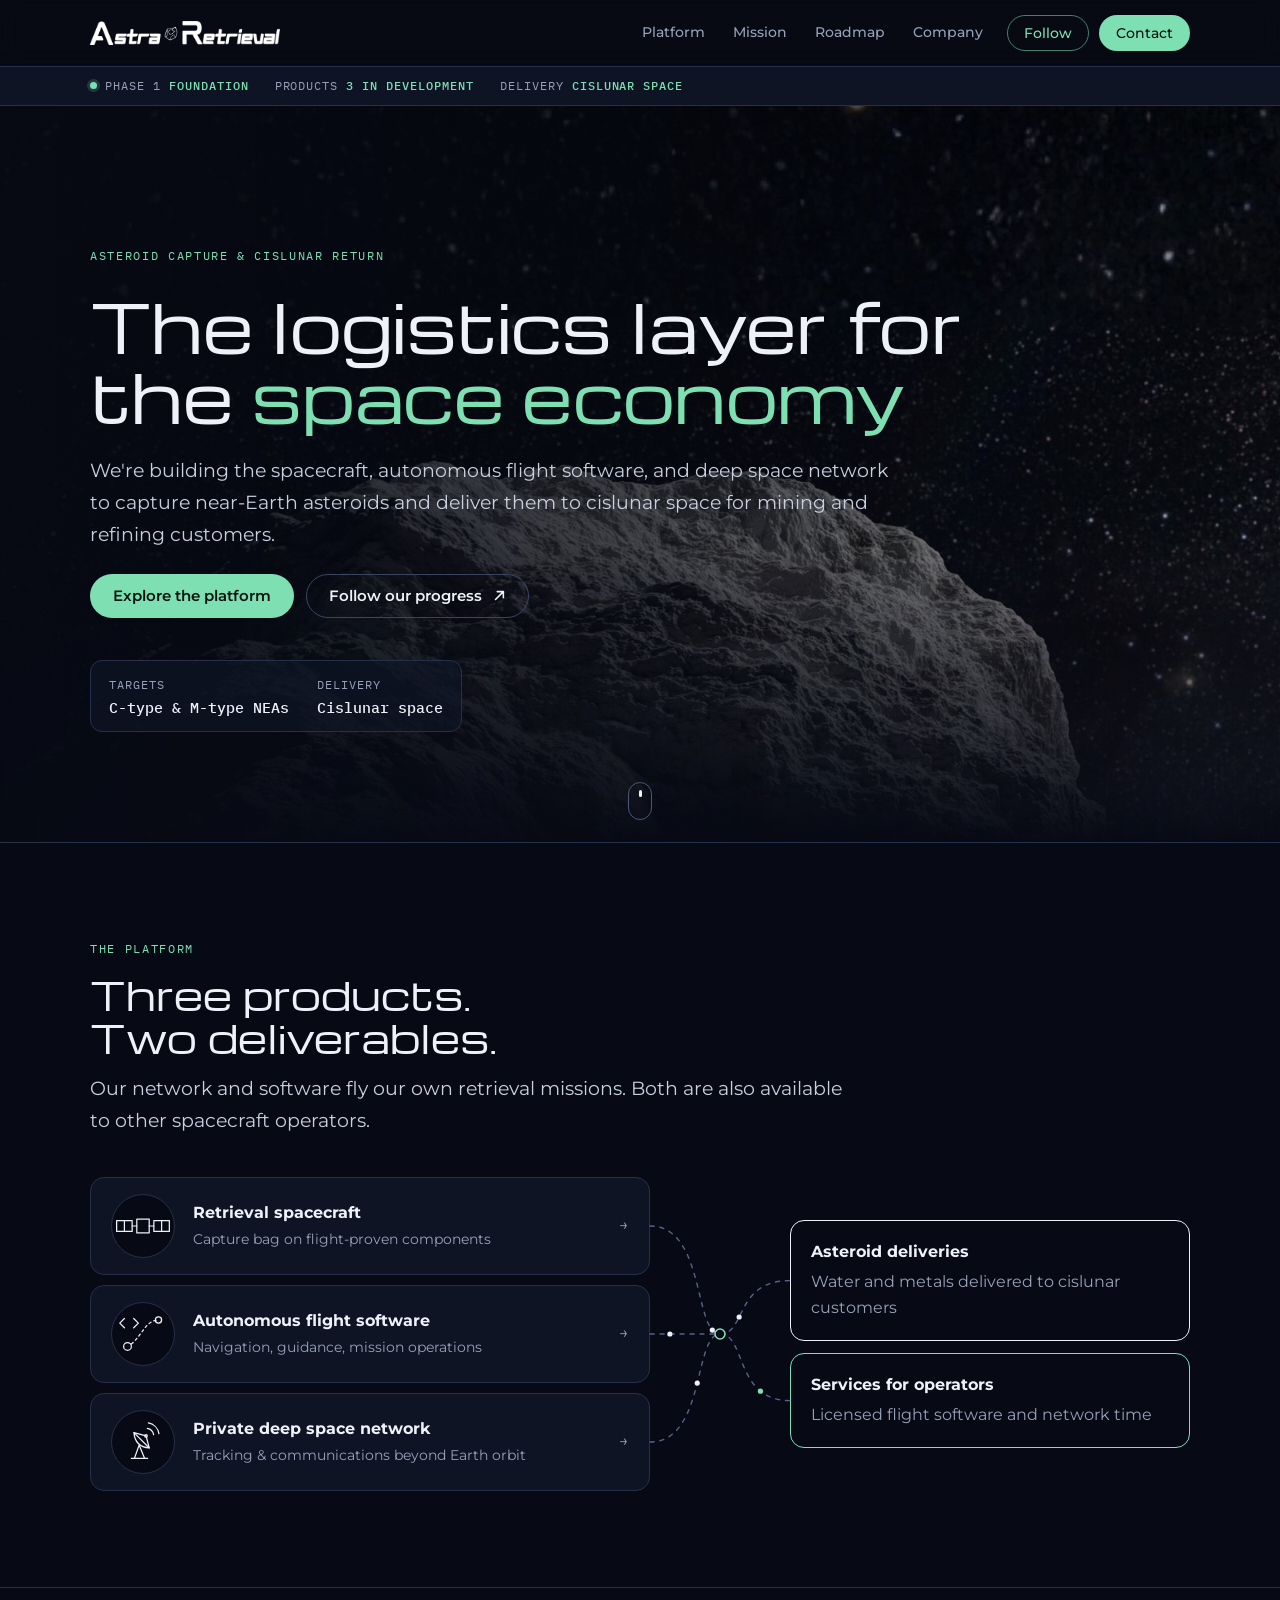
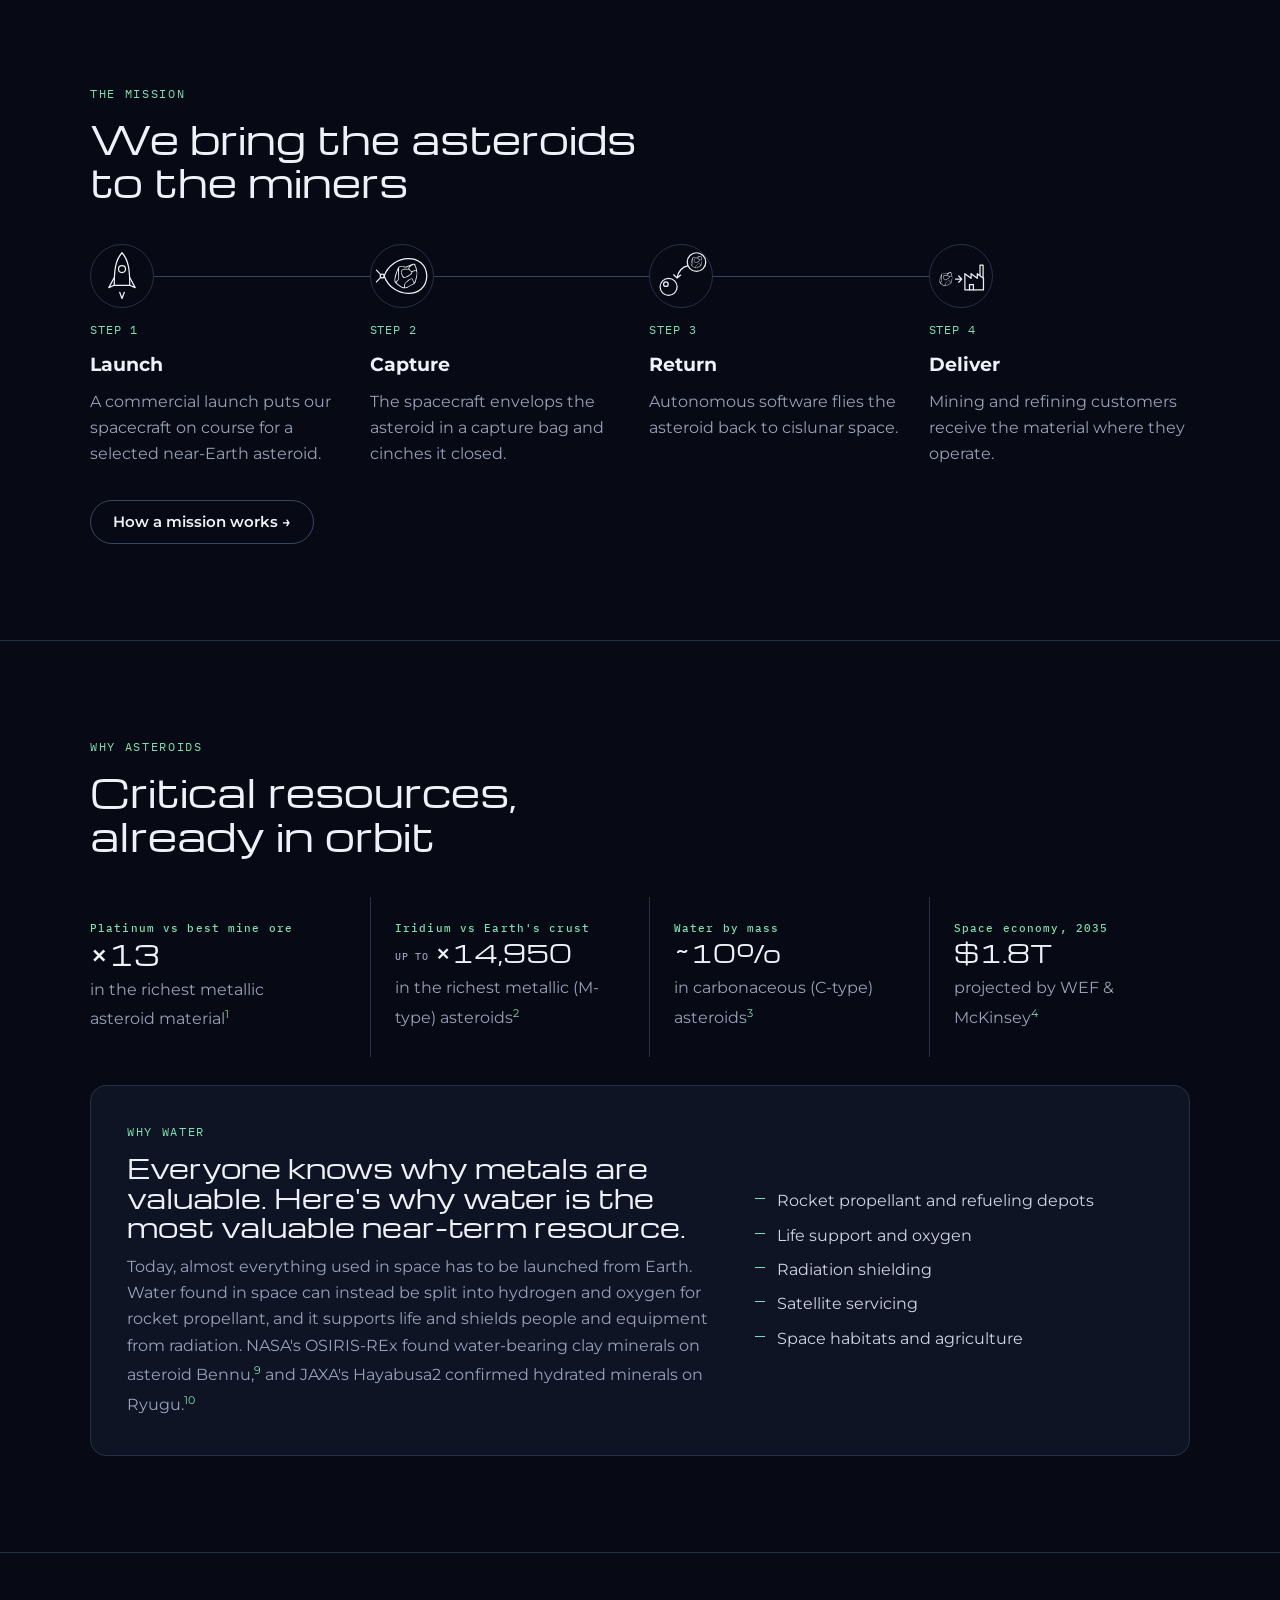
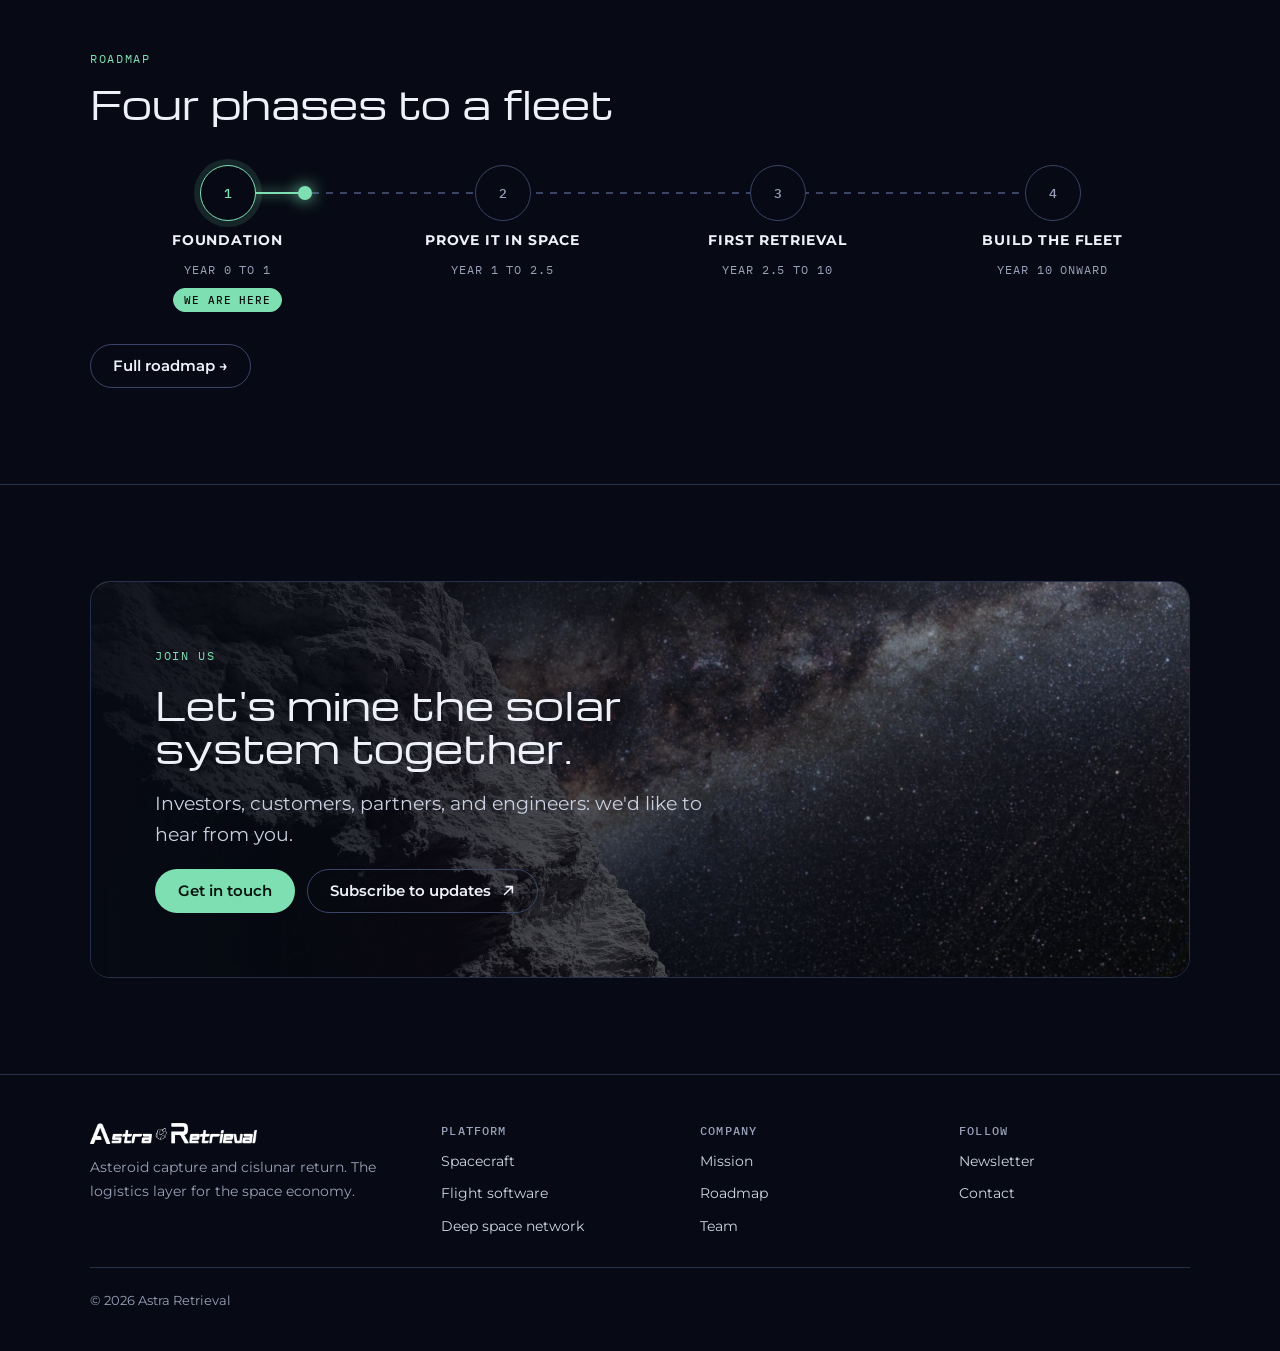
==== commit 0183ee61: "Launch redesigned site: six pages, three products, new roadmap Replace the single-page site with the" ====
--- a/index.html
+++ b/index.html
@@ -2,10 +2,10 @@
 <html lang="en">
 <head>
   <meta charset="utf-8">
-  <meta name="viewport" content="width=device-width, initial-scale=1">
+  <meta name="viewport" content="width=device-width, initial-scale=1, viewport-fit=cover">
   <title>Astra Retrieval – Asteroid Capture &amp; Cislunar Return</title>
-  <meta name="description" content="Astra Retrieval is building the logistics layer for asteroid mining: locating high-value asteroids, capturing them, and delivering them to cislunar space for mining and refining customers.">
-  <meta name="theme-color" content="#0b1020">
+  <meta name="description" content="Astra Retrieval captures water- and metal-rich asteroids and delivers them to cislunar space, with capture spacecraft, autonomous deep-space flight software, and a private deep space network.">
+  <meta name="theme-color" content="#070a14">
 
   <meta property="og:type" content="website">
   <meta property="og:title" content="Astra Retrieval – Asteroid Capture &amp; Cislunar Return">
@@ -19,502 +19,408 @@
 
   <link rel="preconnect" href="https://fonts.googleapis.com">
   <link rel="preconnect" href="https://fonts.gstatic.com" crossorigin>
-  <link href="https://fonts.googleapis.com/css2?family=Michroma&family=Montserrat:wght@300;400;500;600;700&display=swap" rel="stylesheet">
+  <link rel="stylesheet" href="https://fonts.googleapis.com/css2?family=Michroma&family=Montserrat:wght@400;500;600;700&family=IBM+Plex+Mono:wght@400;500&display=swap">
   <link rel="stylesheet" href="assets/css/styles.css">
 </head>
 <body>
-  <a class="skip-link" href="#main">Skip to content</a>
-
-  <header class="site-header">
-    <div class="container nav">
-      <a href="#top" class="brand" aria-label="Astra Retrieval – home">
-        <img src="assets/img/logo-wordmark.png" alt="Astra Retrieval" width="220" height="28">
-      </a>
-      <button class="nav-toggle" aria-expanded="false" aria-controls="nav-links" aria-label="Open menu">
-        <span></span><span></span><span></span>
-      </button>
-      <nav id="nav-links" class="nav-links" aria-label="Main">
-        <a href="#focus">Mission</a>
-        <a href="#how">How it works</a>
-        <a href="#asteroids">Asteroids</a>
-        <a href="#markets">Markets</a>
-        <a href="#roadmap">Roadmap</a>
-        <a href="#team">Team</a>
-        <a href="https://medium.com/astra-retrieval/newsletters/astra-retrieval-updates" class="btn btn-follow btn-sm" target="_blank" rel="noopener">Follow</a>
-        <a href="#contact" class="btn btn-outline btn-sm">Contact</a>
-      </nav>
-    </div>
-  </header>
-
-  <main id="main">
-
-    <!-- HERO ============================================================ -->
-    <section class="hero" id="top">
-      <div class="hero-bg" aria-hidden="true"><div class="hero-photo"></div></div>
-      <div class="container hero-inner">
-        <p class="tagline">We bring the asteroids to the miners</p>
-        <h1>Asteroid Capture &amp;<br>Cislunar Return</h1>
-        <p class="lead">Astra Retrieval is building the logistics layer for asteroid mining: locating high-value asteroids, capturing them, transporting them to cislunar space, and delivering them to mining and refining customers.</p>
-        <div class="hero-cta">
-          <a href="#how" class="btn btn-primary">See how it works</a>
-          <a href="#contact" class="btn btn-outline">Get in touch</a>
+
+<!-- shared asteroid glyph, traced from the Astra Retrieval logo -->
+<svg width="0" height="0" style="position:absolute" aria-hidden="true" focusable="false">
+  <symbol id="glyph" viewBox="0 0 557 600"><path fill-rule="evenodd" d="M 470.3 1.5 C 446.4 5.8,400.9 24,320.1 61.7 C 298.4 71.7,279.9 80,279 80 C 278.1 80,265.7 77.3,251.6 74 C 170.2 55.1,135 55.4,112.7 75.1 C 81.8 102.2,17.3 276.6,2.5 372.5 C 0 388.8,-0.6 413.9,1.3 423.9 C 5.1 443.4,16.3 458.5,46 483.9 C 128.5 554.5,200.1 595.9,246.2 599.7 C 262.5 601,282.4 594.5,325.5 573.6 C 387.5 543.5,487 487.9,497.5 477.5 C 505.2 469.7,527.1 394.6,544.4 316.5 C 559 250.7,560.1 227.3,550.4 187 C 545.1 165,542.1 149.9,540.4 136.2 C 538.4 119.4,534.2 106.4,522.8 81.7 C 513.9 62.1,504 31.3,504 22.8 C 504 4.5,492.8 -2.6,470.3 1.5 M 457.5 28.3 C 436 36.3,390.5 66.3,372.9 84.1 C 349.9 107.2,353.7 126.4,388 161.1 C 405.3 178.5,411.2 181.5,428 181.5 C 439.1 181.4,439.9 181.3,453 176.6 C 484.4 165.5,497.2 163,510.2 165.4 C 522.7 167.8,523.7 166.5,521.4 150.8 C 515.7 111.9,487 46.9,472.5 40.1 C 467.6 37.8,467.2 36.5,469.6 31.9 C 472.8 25.6,468.3 24.3,457.5 28.3 M 345 72.3 C 339.2 74.7,328 79.7,320 83.5 C 294.4 95.4,288.6 97.3,277.5 97.2 C 269.6 97.2,264.2 96.1,231 88.6 C 203.1 82.2,190 80.5,166.5 80.5 C 140.4 80.5,130.5 82.7,123 90.1 C 116.1 97.1,115.8 103.2,115.3 249.1 L 114.9 377.7 96.3 401.6 C 65.3 441.5,54 457.2,54 460.1 C 54 461.3,104.8 503.2,120.5 515 C 154.9 540.8,190.4 561.8,212 569 C 230.7 575.3,232.3 573.5,237.5 540.5 C 247.5 476.7,248 475.8,284.6 441.9 C 350 381.5,384.3 358.9,411 358.8 C 429.9 358.7,436.1 364.6,454.5 400.1 C 471.2 432.1,484.3 452.7,487.3 451.7 C 491.1 450.5,520.3 340.2,532 283.1 C 538.1 253.4,539.6 229,536.5 211.7 C 530.1 175.7,503.2 169.1,456.5 191.9 C 434.5 202.7,429.1 210.7,425 238.3 C 423.7 246.6,423.4 247.5,419.3 252.1 C 401.4 271.9,315.1 325,277.2 339.4 C 231.4 356.9,209.9 347.4,187 299.8 C 171.2 267,162.8 231.6,162.6 197.5 C 162.5 177.7,163.6 174.6,176.1 162.1 C 204 134,241.9 124.9,311.5 129.7 C 329.8 131,336.4 130.5,338.1 127.8 C 338.6 127.1,338.7 123,338.3 118.8 C 337.4 107.4,341.9 96.6,355.6 77.1 C 362.8 66.9,360.5 65.9,345 72.3 M 257 145.1 C 202.7 150.7,176.7 170.3,176.8 206 C 176.9 225.8,185.9 256,200.6 285.3 C 223.7 331.2,239 337.5,280.1 318.2 C 299.7 309,346.6 281.9,372 265.1 C 397.1 248.5,405.7 238.3,411.5 218.1 C 415.7 203.8,414.4 201,400 192.9 C 387.3 185.8,380 180.1,364.9 165.3 C 348.3 149.1,345.6 147.5,331.6 145.4 C 321.3 143.8,271.3 143.7,257 145.1 M 85.2 162.8 C 71.6 192.3,41.5 293.7,31.6 343.1 C 25.7 372.5,23.1 405,25.5 416.7 C 27.1 424,32.4 443.6,33 444.3 C 33.7 445.1,50.2 427.7,83.4 391.2 L 98.3 374.8 97.1 337.2 C 93.6 222.5,90.6 156,89 156 C 88.6 156,86.9 159,85.2 162.8 M 397.2 376 C 369.1 390.1,320.5 426.7,289.8 457 C 267.9 478.7,263.8 485.8,260.5 508 C 256.9 531.5,254.7 576.1,256.9 578.3 C 260.6 582,311.3 559.3,373.5 525.9 C 389.5 517.4,468.7 473.4,469.9 472.4 C 471.1 471.4,443.6 412,434.9 396.7 C 427.3 383.4,415 371,409.4 371 C 408.2 371,402.7 373.2,397.2 376"/></symbol>
+</svg>
+
+<header class="bar">
+  <div class="wrap">
+    <a href="#home" class="logo" aria-label="Astra Retrieval home"><img src="assets/img/logo-wordmark.png" alt="Astra Retrieval" width="190" height="24"></a>
+    <button class="menu-btn" id="menu-btn" aria-expanded="false" aria-controls="nav">Menu</button>
+    <nav class="nav" id="nav" aria-label="Main">
+      <a href="#platform">Platform</a>
+      <a href="#mission">Mission</a>
+      <a href="#roadmap">Roadmap</a>
+      <a href="#company">Company</a>
+      <a href="https://medium.com/astra-retrieval/newsletters/astra-retrieval-updates" class="btn btn-follow" target="_blank" rel="noopener">Follow</a>
+      <a href="#contact" class="btn btn-solid">Contact</a>
+    </nav>
+  </div>
+</header>
+<div class="status" aria-label="Company status">
+  <div class="wrap mono">
+    <span><span class="dot"></span>Phase 1 <b>Foundation</b></span>
+    <span>Products <b>3 in development</b></span>
+    <span>Delivery <b>Cislunar space</b></span>
+  </div>
+</div>
+
+<main>
+<!-- ============================== HOME ============================== -->
+<section class="view" data-view="home">
+  <div class="hero">
+    <div class="hero-photo" aria-hidden="true"></div>
+    <div class="hero-shade" aria-hidden="true"></div>
+    <div class="wrap">
+      <p class="eyebrow">Asteroid capture &amp; cislunar return</p>
+      <h1 class="d1">The logistics layer for the <em>space economy</em></h1>
+      <p class="lead">We're building the spacecraft, autonomous flight software, and deep space network to capture near-Earth asteroids and deliver them to cislunar space for mining and refining customers.</p>
+      <div class="row">
+        <a class="btn btn-solid" href="#platform">Explore the platform</a>
+        <a class="btn btn-line" href="https://medium.com/astra-retrieval/newsletters/astra-retrieval-updates" target="_blank" rel="noopener">Follow our progress <svg viewBox="0 0 16 16"><path d="M6 3h7v7M13 3 4 12"/></svg></a>
+      </div>
+      <div class="readout mono" aria-label="Mission at a glance">
+        <div>Targets<span class="v">C-type &amp; M-type NEAs</span></div>
+        <div>Delivery<span class="v">Cislunar space</span></div>
+      </div>
+    </div>
+    <a class="cue" href="#platform-teaser" aria-label="Scroll down"></a>
+  </div>
+
+  <section class="sec" id="platform-teaser">
+    <div class="wrap">
+      <div class="sec-head">
+        <p class="eyebrow">The platform</p>
+        <h2 class="d2">Three products. Two deliverables.</h2>
+        <p class="lead">Our network and software fly our own retrieval missions. Both are also available to other spacecraft operators.</p>
+      </div>
+      <div class="stack">
+        <div class="layers">
+          <a class="layer" href="#spacecraft"><svg class="ico" viewBox="-40 -40 80 80" aria-hidden="true"><rect x="-8" y="-9" width="16" height="18"/><rect x="-34" y="-7" width="20" height="14"/><rect x="14" y="-7" width="20" height="14"/><path d="M-14 0 H-8 M8 0 H14 M-24 -7 V7 M24 -7 V7"/></svg><span><strong>Retrieval spacecraft</strong><small>Capture bag on flight-proven components</small></span><span class="arrow">→</span></a>
+          <a class="layer" href="#software"><svg class="ico" viewBox="-40 -40 80 80" aria-hidden="true"><circle cx="-20" cy="16" r="5"/><path d="M-15 13 C 0 0 4 -18 20 -18" stroke-dasharray="3 4"/><circle cx="20" cy="-18" r="4"/><path d="M-24 -20 L-30 -14 L-24 -8 M-12 -20 L-6 -14 L-12 -8"/></svg><span><strong>Autonomous flight software</strong><small>Navigation, guidance, mission operations</small></span><span class="arrow">→</span></a>
+          <a class="layer" href="#network"><svg class="ico" viewBox="-40 -40 80 80" aria-hidden="true"><path d="M8.1 7.7 Q -10.2 6.2 -11.7 -12.1 Z"/><path d="M8.1 7.7 L3.9 -7.9 L-11.7 -12.1"/><circle cx="3.9" cy="-7.9" r="1.6"/><path d="M5.6 -17.7 A 10 10 0 0 1 13.7 -9.6 M6.9 -24.6 A 17 17 0 0 1 20.6 -10.9"/><path d="M-5 4 L-11 21 M-5 4 L2 21 M-15 21 H6"/></svg><span><strong>Private deep space network</strong><small>Tracking &amp; communications beyond Earth orbit</small></span><span class="arrow">→</span></a>
         </div>
-      </div>
-      <a href="#focus" class="scroll-cue" aria-label="Scroll to next section"><span></span></a>
-    </section>
-
-    <!-- FOCUS ============================================================ -->
-    <section class="section" id="focus">
-      <div class="container focus">
-        <div class="icon-steps-wrap">
-        <!-- asteroid glyph traced from the Astra Retrieval logo, reused in the icons below -->
-        <svg width="0" height="0" style="position:absolute" aria-hidden="true" focusable="false">
-          <symbol id="ar-asteroid" viewBox="0 0 557 600"><path fill-rule="evenodd" d="M 470.3 1.5 C 446.4 5.8,400.9 24,320.1 61.7 C 298.4 71.7,279.9 80,279 80 C 278.1 80,265.7 77.3,251.6 74 C 170.2 55.1,135 55.4,112.7 75.1 C 81.8 102.2,17.3 276.6,2.5 372.5 C 0 388.8,-0.6 413.9,1.3 423.9 C 5.1 443.4,16.3 458.5,46 483.9 C 128.5 554.5,200.1 595.9,246.2 599.7 C 262.5 601,282.4 594.5,325.5 573.6 C 387.5 543.5,487 487.9,497.5 477.5 C 505.2 469.7,527.1 394.6,544.4 316.5 C 559 250.7,560.1 227.3,550.4 187 C 545.1 165,542.1 149.9,540.4 136.2 C 538.4 119.4,534.2 106.4,522.8 81.7 C 513.9 62.1,504 31.3,504 22.8 C 504 4.5,492.8 -2.6,470.3 1.5 M 457.5 28.3 C 436 36.3,390.5 66.3,372.9 84.1 C 349.9 107.2,353.7 126.4,388 161.1 C 405.3 178.5,411.2 181.5,428 181.5 C 439.1 181.4,439.9 181.3,453 176.6 C 484.4 165.5,497.2 163,510.2 165.4 C 522.7 167.8,523.7 166.5,521.4 150.8 C 515.7 111.9,487 46.9,472.5 40.1 C 467.6 37.8,467.2 36.5,469.6 31.9 C 472.8 25.6,468.3 24.3,457.5 28.3 M 345 72.3 C 339.2 74.7,328 79.7,320 83.5 C 294.4 95.4,288.6 97.3,277.5 97.2 C 269.6 97.2,264.2 96.1,231 88.6 C 203.1 82.2,190 80.5,166.5 80.5 C 140.4 80.5,130.5 82.7,123 90.1 C 116.1 97.1,115.8 103.2,115.3 249.1 L 114.9 377.7 96.3 401.6 C 65.3 441.5,54 457.2,54 460.1 C 54 461.3,104.8 503.2,120.5 515 C 154.9 540.8,190.4 561.8,212 569 C 230.7 575.3,232.3 573.5,237.5 540.5 C 247.5 476.7,248 475.8,284.6 441.9 C 350 381.5,384.3 358.9,411 358.8 C 429.9 358.7,436.1 364.6,454.5 400.1 C 471.2 432.1,484.3 452.7,487.3 451.7 C 491.1 450.5,520.3 340.2,532 283.1 C 538.1 253.4,539.6 229,536.5 211.7 C 530.1 175.7,503.2 169.1,456.5 191.9 C 434.5 202.7,429.1 210.7,425 238.3 C 423.7 246.6,423.4 247.5,419.3 252.1 C 401.4 271.9,315.1 325,277.2 339.4 C 231.4 356.9,209.9 347.4,187 299.8 C 171.2 267,162.8 231.6,162.6 197.5 C 162.5 177.7,163.6 174.6,176.1 162.1 C 204 134,241.9 124.9,311.5 129.7 C 329.8 131,336.4 130.5,338.1 127.8 C 338.6 127.1,338.7 123,338.3 118.8 C 337.4 107.4,341.9 96.6,355.6 77.1 C 362.8 66.9,360.5 65.9,345 72.3 M 257 145.1 C 202.7 150.7,176.7 170.3,176.8 206 C 176.9 225.8,185.9 256,200.6 285.3 C 223.7 331.2,239 337.5,280.1 318.2 C 299.7 309,346.6 281.9,372 265.1 C 397.1 248.5,405.7 238.3,411.5 218.1 C 415.7 203.8,414.4 201,400 192.9 C 387.3 185.8,380 180.1,364.9 165.3 C 348.3 149.1,345.6 147.5,331.6 145.4 C 321.3 143.8,271.3 143.7,257 145.1 M 85.2 162.8 C 71.6 192.3,41.5 293.7,31.6 343.1 C 25.7 372.5,23.1 405,25.5 416.7 C 27.1 424,32.4 443.6,33 444.3 C 33.7 445.1,50.2 427.7,83.4 391.2 L 98.3 374.8 97.1 337.2 C 93.6 222.5,90.6 156,89 156 C 88.6 156,86.9 159,85.2 162.8 M 397.2 376 C 369.1 390.1,320.5 426.7,289.8 457 C 267.9 478.7,263.8 485.8,260.5 508 C 256.9 531.5,254.7 576.1,256.9 578.3 C 260.6 582,311.3 559.3,373.5 525.9 C 389.5 517.4,468.7 473.4,469.9 472.4 C 471.1 471.4,443.6 412,434.9 396.7 C 427.3 383.4,415 371,409.4 371 C 408.2 371,402.7 373.2,397.2 376"/></symbol>
-        </svg>
-        <ol class="icon-steps" id="icon-steps" aria-label="Business model">
-          <li style="--i: 0">
-            <svg class="ico" viewBox="-40 -40 80 80" aria-hidden="true">
-              <path d="M0 -30 C 9 -20 10 -6 10 12 H -10 C -10 -6 -9 -20 0 -30 Z"/>
-              <circle cx="0" cy="-9" r="4.5"/>
-              <path d="M-10 2 L-17 15 L-10 12 M10 2 L17 15 L10 12"/>
-              <path d="M-5 12 L-6 17 H6 L5 12"/>
-              <path d="M-3 21 L0 29 L3 21"/>
-            </svg>
-            <span>Launch spacecraft</span>
-          </li>
-          <li style="--i: 1">
-            <svg class="ico" viewBox="-40 -40 80 80" aria-hidden="true">
-              <use class="glyph" href="#ar-asteroid" x="-10" y="-16.2" width="30" height="32.3"/>
-              <path d="M-23 0 C -13 -29 31 -31 32 0 C 31 31 -13 29 -23 0"/>
-              <circle cx="-25.5" cy="0" r="2.5"/>
-              <path d="M-27.5 1.8 L-33 7.5 M-27.5 -1.8 L-33 -7.5"/>
-            </svg>
-            <span>Capture asteroid</span>
-          </li>
-          <li style="--i: 2">
-            <svg class="ico" viewBox="-40 -40 80 80" aria-hidden="true">
-              <circle cx="-16" cy="14" r="11"/>
-              <circle cx="-19.5" cy="10.5" r="3"/>
-              <circle cx="-11.5" cy="18.5" r="1.8"/>
-              <use class="glyph" href="#ar-asteroid" x="12.5" y="-26.2" width="15" height="16.2"/>
-              <circle cx="20" cy="-18" r="12"/>
-              <path d="M8.5 -13 C 2 -12 -4 -6 -5 2.5"/>
-              <path d="M-5 2.5 L-9.5 -1.5 M-5 2.5 L-0.5 -1.2"/>
-            </svg>
-            <span>Return it to cislunar space</span>
-          </li>
-          <li style="--i: 3">
-            <svg class="ico" viewBox="-40 -40 80 80" aria-hidden="true">
-              <use class="glyph" href="#ar-asteroid" x="-28" y="-5.2" width="17" height="18.3"/>
-              <path d="M-7 4 H1 M1 4 L-3 0 M1 4 L-3 8"/>
-              <path d="M5 18 V-3 L13 3 V-3 L21 3 V-3 L29 3 V18 Z"/>
-              <path d="M24.5 -1 V-14 H28.5 V2"/>
-              <path d="M11 18 V11 H16 V18"/>
-            </svg>
-            <span>Sell to customers</span>
-          </li>
-        </ol>
+        <div class="flow" aria-hidden="true">
+          <svg class="flow-svg">
+            <g class="rails"><path id="fl-0"/><path id="fl-1"/><path id="fl-2"/><path id="fl-3"/><path id="fl-4"/></g>
+            <g class="draw"><path/><path/><path/><path/><path/></g>
+            <circle class="hub" r="5"/>
+            <g class="dots">
+              <circle r="2.6"><animateMotion dur="2.6s" begin="0s" repeatCount="indefinite"><mpath href="#fl-0"/></animateMotion></circle>
+              <circle r="2.6"><animateMotion dur="2.6s" begin="-.9s" repeatCount="indefinite"><mpath href="#fl-1"/></animateMotion></circle>
+              <circle r="2.6"><animateMotion dur="2.6s" begin="-1.7s" repeatCount="indefinite"><mpath href="#fl-2"/></animateMotion></circle>
+              <circle r="2.6" class="d-out"><animateMotion dur="2.2s" begin="-.4s" repeatCount="indefinite"><mpath href="#fl-3"/></animateMotion></circle>
+              <circle r="2.6" class="d-sell"><animateMotion dur="2.2s" begin="-1.3s" repeatCount="indefinite"><mpath href="#fl-4"/></animateMotion></circle>
+            </g>
+          </svg>
         </div>
-        <div class="panel focus-panel">
-          <p class="kicker">The focus</p>
-          <h2>Own the logistics &ndash; not the mining</h2>
-          <p>Astra Retrieval concentrates on capture and transport, giving downstream operators access to water-rich <strong>C-type</strong> and metal-rich <strong>M-type</strong> asteroids while reducing their supply risk and time constraints.</p>
-          <p class="muted">Miners and refiners shouldn't have to fly years into deep space to find their feedstock. We bring it to them.</p>
+        <div class="outputs">
+          <div class="out"><strong>Asteroid deliveries</strong><span class="dim">Water and metals delivered to cislunar customers</span></div>
+          <div class="out sell"><strong>Services for operators</strong><span class="dim">Licensed flight software and network time</span></div>
         </div>
       </div>
-    </section>
-
-    <!-- HOW IT WORKS ===================================================== -->
-    <section class="section section-stars" id="how">
-      <div class="container">
-        <header class="section-head">
-          <p class="kicker">How it works</p>
-          <h2>The four-phase model</h2>
-        </header>
-        <div class="grid phases">
-          <article class="panel phase" style="--c: var(--blue)">
-            <p class="phase-num">Phase 01</p>
-            <h3>Locate</h3>
-            <p>Spectroscopy surveys identify high-value near-Earth asteroids with favorable orbits.</p>
-          </article>
-          <article class="panel phase" style="--c: var(--green)">
-            <p class="phase-num">Phase 02</p>
-            <h3>Capture</h3>
-            <p>Launch a spacecraft to the selected asteroid and envelop it with a capture bag.</p>
-          </article>
-          <article class="panel phase" style="--c: var(--gold)">
-            <p class="phase-num">Phase 03</p>
-            <h3>Transport</h3>
-            <p>Move the captured asteroid to cislunar space using fully autonomous AI navigation.</p>
-          </article>
-          <article class="panel phase" style="--c: var(--purple)">
-            <p class="phase-num">Phase 04</p>
-            <h3>Deliver</h3>
-            <p>Deliver asteroids to mining customers. Astra Retrieval owns the logistics &ndash; not the mining and refining.</p>
-          </article>
+    </div>
+  </section>
+
+  <section class="sec">
+    <div class="wrap">
+      <div class="sec-head">
+        <p class="eyebrow">The mission</p>
+        <h2 class="d2">We bring the asteroids to the miners</h2>
+      </div>
+      <ol class="steps" style="list-style:none;padding:0;margin:0">
+        <li class="step" style="--i: 0"><svg class="ico" viewBox="-40 -40 80 80" aria-hidden="true"><path d="M0 -30 C 9 -20 10 -6 10 12 H -10 C -10 -6 -9 -20 0 -30 Z"/><circle cx="0" cy="-9" r="4.5"/><path d="M-10 2 L-17 15 L-10 12 M10 2 L17 15 L10 12 M-3 21 L0 29 L3 21"/></svg><span class="mono">Step 1</span><h3 class="d3">Launch</h3><p class="dim">A commercial launch puts our spacecraft on course for a selected near-Earth asteroid.</p></li>
+        <li class="step" style="--i: 1"><svg class="ico" viewBox="-40 -40 80 80" aria-hidden="true"><use href="#glyph" x="-10" y="-16.2" width="30" height="32.3"/><path d="M-23 0 C -13 -29 31 -31 32 0 C 31 31 -13 29 -23 0"/><circle cx="-25.5" cy="0" r="2.5"/><path d="M-27.5 1.8 L-33 7.5 M-27.5 -1.8 L-33 -7.5"/></svg><span class="mono">Step 2</span><h3 class="d3">Capture</h3><p class="dim">The spacecraft envelops the asteroid in a capture bag and cinches it closed.</p></li>
+        <li class="step" style="--i: 2"><svg class="ico" viewBox="-40 -40 80 80" aria-hidden="true"><circle cx="-16" cy="14" r="11"/><circle cx="-19.5" cy="10.5" r="3"/><use href="#glyph" x="12.5" y="-26.2" width="15" height="16.2"/><circle cx="20" cy="-18" r="12"/><path d="M8.5 -13 C 2 -12 -4 -6 -5 2.5 M-5 2.5 L-9.5 -1.5 M-5 2.5 L-0.5 -1.2"/></svg><span class="mono">Step 3</span><h3 class="d3">Return</h3><p class="dim">Autonomous software flies the asteroid back to cislunar space.</p></li>
+        <li class="step" style="--i: 3"><svg class="ico" viewBox="-40 -40 80 80" aria-hidden="true"><use href="#glyph" x="-28" y="-5.2" width="17" height="18.3"/><path d="M-7 4 H1 M1 4 L-3 0 M1 4 L-3 8"/><path d="M5 18 V-3 L13 3 V-3 L21 3 V-3 L29 3 V18 Z"/><path d="M24.5 -1 V-14 H28.5 V2 M11 18 V11 H16 V18"/></svg><span class="mono">Step 4</span><h3 class="d3">Deliver</h3><p class="dim">Mining and refining customers receive the material where they operate.</p></li>
+      </ol>
+      <p style="margin-top:32px"><a class="btn btn-line" href="#mission">How a mission works →</a></p>
+    </div>
+  </section>
+
+  <section class="sec">
+    <div class="wrap">
+      <div class="sec-head">
+        <p class="eyebrow">Why asteroids</p>
+        <h2 class="d2">Critical resources, already in orbit</h2>
+      </div>
+      <div class="grid g4">
+        <div class="stat"><p class="num"><small>Platinum vs best mine ore</small>×<span class="count" data-to="13">13</span></p><p class="dim">in the richest metallic asteroid material<sup><a href="#src">1</a></sup></p></div>
+        <div class="stat"><p class="num"><small>Iridium vs Earth's crust</small><span class="pre">up to</span>×<span class="count" data-to="15000">15,000</span></p><p class="dim">in the richest metallic (M-type) asteroids<sup><a href="#src">2</a></sup></p></div>
+        <div class="stat"><p class="num"><small>Water by mass</small>~<span class="count" data-to="10">10</span>%</p><p class="dim">in carbonaceous (C-type) asteroids<sup><a href="#src">3</a></sup></p></div>
+        <div class="stat"><p class="num"><small>Space economy, 2035</small>$<span class="count" data-to="1.8" data-dec="1">1.8</span>T</p><p class="dim">projected by WEF &amp; McKinsey<sup><a href="#src">4</a></sup></p></div>
+      </div>
+      <div class="card water">
+        <div class="grid" style="gap:12px">
+          <p class="eyebrow">Why water</p>
+          <h3 class="d2" style="font-size:clamp(1.2rem,2.4vw,1.6rem)">Everyone knows why metals are valuable. Here's why water is the most valuable near-term resource.</h3>
+          <p class="dim">Today, almost everything used in space has to be launched from Earth. Water found in space can instead be split into hydrogen and oxygen for rocket propellant, and it supports life and shields people and equipment from radiation. NASA's OSIRIS-REx found water-bearing clay minerals on asteroid Bennu,<sup><a href="#src">9</a></sup> and JAXA's Hayabusa2 confirmed hydrated minerals on Ryugu.<sup><a href="#src">10</a></sup></p>
         </div>
-
-        <div class="cots panel">
-          <div>
-            <p class="kicker">How we build it</p>
-            <h3>Commercial-off-the-shelf first</h3>
-            <p class="muted">Our spacecraft is built around flight-proven commercial components &ndash; spacecraft bus, ion propulsion, and attitude control &ndash; so engineering effort goes only into the novel technology that matters.</p>
-          </div>
-          <ul class="pill-list">
-            <li>Lower cost</li>
-            <li>Faster development</li>
-            <li>Lower risk</li>
-            <li>Simpler mission integration</li>
-          </ul>
+        <ul class="ticks">
+          <li>Rocket propellant and refueling depots</li>
+          <li>Life support and oxygen</li>
+          <li>Radiation shielding</li>
+          <li>Satellite servicing</li>
+          <li>Space habitats and agriculture</li>
+        </ul>
+      </div>
+    </div>
+  </section>
+
+  <section class="sec">
+    <div class="wrap">
+      <div class="sec-head">
+        <p class="eyebrow">Roadmap</p>
+        <h2 class="d2">Four phases to a fleet</h2>
+      </div>
+      <div class="track"><span class="comet" aria-hidden="true"></span>
+        <div class="ms now"><span class="node">1</span><strong>Foundation</strong><p class="mono yr">Year 0 to 1</p><span class="chip now">We are here</span></div>
+        <div class="ms"><span class="node">2</span><strong>Prove it in space</strong><p class="mono yr">Year 1 to 2.5</p></div>
+        <div class="ms"><span class="node">3</span><strong>First retrieval</strong><p class="mono yr">Year 2.5 to 10</p></div>
+        <div class="ms"><span class="node">4</span><strong>Build the fleet</strong><p class="mono yr">Year 10 onward</p></div>
+      </div>
+      <p style="margin-top:32px"><a class="btn btn-line" href="#roadmap">Full roadmap →</a></p>
+    </div>
+  </section>
+
+  <section class="sec">
+    <div class="wrap">
+      <div class="banner">
+        <div class="bg" aria-hidden="true"></div>
+        <div class="in">
+          <p class="eyebrow">Join us</p>
+          <h2 class="d2">Let's mine the solar system together.</h2>
+          <p class="lead">Investors, customers, partners, and engineers: we'd like to hear from you.</p>
+          <div class="row"><a class="btn btn-solid" href="#contact">Get in touch</a><a class="btn btn-line" href="https://medium.com/astra-retrieval/newsletters/astra-retrieval-updates" target="_blank" rel="noopener">Subscribe to updates <svg viewBox="0 0 16 16"><path d="M6 3h7v7M13 3 4 12"/></svg></a></div>
         </div>
       </div>
-    </section>
-
-    <!-- ASTEROIDS ======================================================== -->
-    <section class="section" id="asteroids">
-      <div class="container">
-        <header class="section-head">
-          <p class="kicker">Our targets</p>
-          <h2>Which asteroids we're after</h2>
-          <p class="muted">Of the more than 40,000 near-Earth asteroids catalogued to date,<sup class="fn"><a href="#src-1" id="ref-1" aria-label="Source 1">1</a></sup> two classes hold the resources the space economy needs most.</p>
-        </header>
-
-        <div class="grid two">
-          <article class="panel type-card" style="--c: var(--green)">
-            <div class="type-head">
-              <h3>C-type</h3>
-              <span class="type-sub">Carbonaceous &middot; most common</span>
-            </div>
-            <p>Dark, ancient bodies made of clay, silicates, and carbon compounds &ndash; among the oldest objects in the solar system. Rich in water and volatiles, making them prime candidates for in-space propellant production.</p>
-            <ul class="tags">
-              <li>Water</li><li>Carbon compounds</li><li>Clay silicates</li><li>Organic matter</li>
-            </ul>
-          </article>
-          <article class="panel type-card" style="--c: var(--blue)">
-            <div class="type-head">
-              <h3>M-type</h3>
-              <span class="type-sub">Metallic</span>
-            </div>
-            <p>Believed to be the exposed iron-nickel cores of ancient protoplanets shattered by collisions billions of years ago. Near-uniform metal composition throughout &ndash; the primary target for platinum-group metal extraction.</p>
-            <ul class="tags">
-              <li>Iron-nickel metal</li><li>Platinum-group metals</li><li>Rare earth elements</li>
-            </ul>
-          </article>
-        </div>
-
-        <div class="grid three stats">
-          <div class="stat" style="--c: var(--green)">
-            <span class="stat-num">&times;<span class="count" data-to="13">13</span></span>
-            <span class="stat-label">more platinum in the richest metallic asteroid material than in the best terrestrial mine ore<sup class="fn"><a href="#src-2" id="ref-2" aria-label="Source 2">2</a></sup></span>
-          </div>
-          <div class="stat" style="--c: var(--red)">
-            <span class="stat-num">~&times;<span class="count" data-to="5000">5,000</span></span>
-            <span class="stat-label">more platinum in metallic (M-type) asteroids than in Earth's crust<sup class="fn"><a href="#src-3" id="ref-3" aria-label="Source 3">3</a></sup></span>
-          </div>
-          <div class="stat" style="--c: var(--blue)">
-            <span class="stat-num"><small>up to</small> &times;<span class="count" data-to="15000">15,000</span></span>
-            <span class="stat-label">more iridium in the richest metallic asteroids than in Earth's crust<sup class="fn"><a href="#src-4" id="ref-4" aria-label="Source 4">4</a></sup></span>
-          </div>
-        </div>
-
-        <div class="panel water">
-          <div class="water-copy">
-            <p class="kicker">Asteroids as a water resource</p>
-            <h3>Water is the most valuable near-term asteroid resource</h3>
-            <p class="muted">NASA's OSIRIS-REx mission found water-bearing clay minerals and carbon-rich organics on Bennu,<sup class="fn"><a href="#src-5" id="ref-5" aria-label="Source 5">5</a></sup> and JAXA's Hayabusa2 confirmed hydrated silicates on Ryugu.<sup class="fn"><a href="#src-6" id="ref-6" aria-label="Source 6">6</a></sup> C-type asteroids can be up to ~10% water by mass<sup class="fn"><a href="#src-7" id="ref-7" aria-label="Source 7">7</a></sup> &ndash; a single 100&nbsp;m asteroid could hold tens of millions of kilograms of water.<sup class="fn"><a href="#src-8" id="ref-8" aria-label="Source 8">8</a></sup></p>
-          </div>
-          <ul class="checks">
-            <li>Rocket propellant &amp; refueling depots</li>
-            <li>Radiation shielding</li>
-            <li>Life support &amp; oxygen</li>
-            <li>Satellite servicing</li>
-            <li>Space habitats &amp; agriculture</li>
-          </ul>
-        </div>
-      </div>
-    </section>
-
-    <!-- CRITICAL MINERALS ================================================ -->
-    <section class="section section-stars" id="minerals">
-      <div class="container">
-        <header class="section-head">
-          <p class="kicker">Why it matters</p>
-          <h2>Critical minerals, concentrated supply</h2>
-          <p class="muted">Platinum-group metals and rare earth elements power the technologies defining the 21st century &ndash; yet supply is concentrated in just a few countries.</p>
-        </header>
-        <div class="grid two">
-          <article class="panel mineral" style="--c: var(--gold)">
-            <h3>Platinum-group metals</h3>
-            <p class="symbols" aria-label="Platinum, palladium, rhodium, iridium, ruthenium, osmium">Pt &middot; Pd &middot; Rh &middot; Ir &middot; Ru &middot; Os</p>
-            <p class="muted">Used in catalytic converters, hydrogen fuel cells, electronics, cancer treatment, and hard disk drives. A year's worth of mined platinum would fit in a cube about 2&nbsp;meters on a side.<sup class="fn"><a href="#src-9" id="ref-9" aria-label="Source 9">9</a></sup></p>
-            <div class="bar-row"><span>South Africa</span><div class="bar"><i style="width:70%"></i></div><b>~70%</b></div>
-            <p class="bar-caption">of global platinum mine production<sup class="fn"><a href="#src-10" id="ref-10" aria-label="Source 10">10</a></sup></p>
-          </article>
-          <article class="panel mineral" style="--c: var(--blue)">
-            <h3>Rare earth elements</h3>
-            <p class="symbols" aria-label="Praseodymium, neodymium, terbium, dysprosium">Pr &middot; Nd &middot; Tb &middot; Dy &middot; +13 more</p>
-            <p class="muted">Essential for EV motors, wind turbines, smartphones, defense systems, and MRI imaging. Every EV motor uses roughly 1&ndash;2&nbsp;kg of rare-earth magnets.<sup class="fn"><a href="#src-11" id="ref-11" aria-label="Source 11">11</a></sup></p>
-            <div class="bar-row"><span>China</span><div class="bar"><i style="width:69%"></i></div><b>69%</b></div>
-            <p class="bar-caption">of rare earth mine production<sup class="fn"><a href="#src-12" id="ref-12" aria-label="Source 12">12</a></sup> &ndash; and ~90% of global refining<sup class="fn"><a href="#src-13" id="ref-13" aria-label="Source 13">13</a></sup></p>
-          </article>
-        </div>
-      </div>
-    </section>
-
-    <!-- MARKETS ========================================================== -->
-    <section class="section" id="markets">
-      <div class="container">
-        <header class="section-head">
-          <p class="kicker">Customers</p>
-          <h2>Uses of asteroid-derived material</h2>
-          <p class="muted">Astra Retrieval supplies the water- and metal-filled asteroids that power the next generation of space infrastructure.</p>
-        </header>
-        <div class="grid three">
-          <article class="panel market" style="--c: var(--blue)">
-            <img src="assets/img/asteroid-icon.png" alt="" class="market-icon" width="40" height="40">
-            <h3>In-orbit refueling</h3>
-            <p class="muted">The space economy: propellant, water, and materials.</p>
-            <ul class="dots">
-              <li>Space agencies (NASA, ESA, JAXA)</li>
-              <li>Commercial space stations</li>
-              <li>Satellite operators &amp; launch providers</li>
-            </ul>
-          </article>
-          <article class="panel market" style="--c: var(--green)">
-            <img src="assets/img/asteroid-icon.png" alt="" class="market-icon" width="40" height="40">
-            <h3>In-space manufacturing</h3>
-            <p class="muted">Companies processing and refining metals in orbit.</p>
-            <ul class="dots">
-              <li>Orbital processing companies</li>
-              <li>In-space manufacturers</li>
-              <li>ISRU operators</li>
-            </ul>
-          </article>
-          <article class="panel market" style="--c: var(--gold)">
-            <img src="assets/img/asteroid-icon.png" alt="" class="market-icon" width="40" height="40">
-            <h3>Terrestrial return</h3>
-            <p class="muted">PGM and rare earth buyers for use on Earth.</p>
-            <ul class="dots">
-              <li>Automotive &amp; clean energy</li>
-              <li>Semiconductor manufacturers</li>
-              <li>National strategic reserves</li>
-            </ul>
-          </article>
-        </div>
-      </div>
-    </section>
-
-    <!-- WHY NOW ========================================================== -->
-    <section class="section section-stars" id="why-now">
-      <div class="container">
-        <header class="section-head">
-          <p class="kicker">Why now</p>
-          <h2>Four forces make asteroid retrieval viable</h2>
-        </header>
-        <div class="grid four">
-          <article class="panel why" style="--c: var(--blue)">
-            <h3>Technology ready</h3>
-            <p class="muted">Commercial off-the-shelf components exist today, along with established spacecraft assembly.</p>
-          </article>
-          <article class="panel why" style="--c: var(--green)">
-            <h3>Demand growing</h3>
-            <p class="muted">Demand for critical minerals and the space economy &ndash; projected to reach $1.8T by 2035<sup class="fn"><a href="#src-14" id="ref-14" aria-label="Source 14">14</a></sup> &ndash; is accelerating.</p>
-          </article>
-          <article class="panel why" style="--c: var(--gold)">
-            <h3>Legal framework</h3>
-            <p class="muted">The U.S., Japan, Luxembourg and others recognize private ownership of extracted space resources.<sup class="fn"><a href="#src-15" id="ref-15" aria-label="Source 15">15</a></sup></p>
-          </article>
-          <article class="panel why" style="--c: var(--purple)">
-            <h3>Lower launch costs</h3>
-            <p class="muted">Launch costs have fallen dramatically, making retrieval missions economically viable.</p>
-          </article>
-        </div>
-      </div>
-    </section>
-
-    <!-- ROADMAP ========================================================== -->
-    <section class="section" id="roadmap">
-      <div class="container">
-        <header class="section-head">
-          <p class="kicker">Development roadmap</p>
-          <h2>Five phases to operational scale</h2>
-          <p class="muted">Build &middot; Demonstrate &middot; Operate &middot; Scale</p>
-        </header>
-        <!--
-          Roadmap progress:
-            --phase  = the phase you're in (1-5)
-            --within = how far along the line to the next phase (0 = just started, 0.25 = a quarter, 0.5 = halfway ...)
-          When you move into a new phase, also move class="current" and the "We are here" badge to that phase.
-        -->
-        <div class="rm" style="--phase: 1; --within: 0.25">
-          <div class="rm-track" aria-hidden="true"><span class="rm-planned"></span><span class="rm-done"></span><span class="rm-comet"></span></div>
-          <ol class="rm-steps">
-            <li class="rm-step current" style="--c: var(--blue)">
-              <div class="rm-node">01</div>
-              <h3>Design &amp; simulation</h3>
-              <p>Complete the mission architecture.</p>
-              <span class="rm-badge">We are here</span>
-            </li>
-            <li class="rm-step" style="--c: var(--green)">
-              <div class="rm-node">02</div>
-              <h3>Prototype &amp; testing</h3>
-              <p>Validate the spacecraft in orbit.</p>
-            </li>
-            <li class="rm-step" style="--c: var(--gold)">
-              <div class="rm-node">03</div>
-              <h3>Demonstration mission</h3>
-              <p>Retrieve our first asteroid.</p>
-            </li>
-            <li class="rm-step" style="--c: var(--purple)">
-              <div class="rm-node">04</div>
-              <h3>Operational mission</h3>
-              <p>Begin commercial deliveries.</p>
-            </li>
-            <li class="rm-step" style="--c: var(--red)">
-              <div class="rm-node">05</div>
-              <h3>Scale</h3>
-              <p>Expand to a multi-spacecraft fleet.</p>
-            </li>
-          </ol>
-        </div>
-        <p class="rm-follow"><a href="#follow">Follow our progress &rarr;</a></p>
-      </div>
-    </section>
-
-    <!-- MISSION ========================================================== -->
-    <section class="section mission">
-      <div class="mission-bg" aria-hidden="true"></div>
-      <div class="container mission-inner">
-        <h2>Protecting our planet.<br>Expanding what's possible.</h2>
-        <p class="lead">Astra Retrieval captures and delivers asteroids to cislunar space, creating a sustainable supply of critical minerals for Earth and the growing space economy.</p>
-        <div class="grid two">
-          <div class="panel glass" style="--c: var(--red)">
-            <h3>Protect Earth</h3>
-            <ul class="dots">
-              <li>Reduce the need for environmentally destructive mining</li>
-              <li>Secure critical minerals sustainably</li>
-            </ul>
-          </div>
-          <div class="panel glass" style="--c: var(--green)">
-            <h3>Power the space economy</h3>
-            <ul class="dots">
-              <li>Supply materials for lunar and in-space industries</li>
-              <li>Enable long-term space infrastructure and exploration</li>
-            </ul>
-          </div>
-        </div>
-      </div>
-    </section>
-
-    <!-- TEAM ============================================================= -->
-    <section class="section" id="team">
-      <div class="container">
-        <header class="section-head">
-          <p class="kicker">Team</p>
-          <h2>The people building it</h2>
-        </header>
-        <div class="grid two team">
-          <article class="panel person">
-            <div class="avatar" aria-hidden="true">SH</div>
-            <div>
-              <h3>Stephen Hilton</h3>
-              <p class="role">Founder &amp; CEO</p>
-              <p class="edu">M.S. Aerospace Engineering &middot; University of South Carolina</p>
-              <ul class="tags">
-                <li>Novel 3D printing methods</li><li>Robotic systems</li><li>Software &amp; electronics</li>
-              </ul>
-            </div>
-          </article>
-          <article class="panel person">
-            <div class="avatar" aria-hidden="true">JP</div>
-            <div>
-              <h3>John Paradise</h3>
-              <p class="role">Lead Engineer</p>
-              <p class="edu">M.S. Engineering Mechanics &middot; B.S. Materials Science &amp; Engineering &middot; Virginia Tech</p>
-              <ul class="tags">
-                <li>3D printing novel composites</li><li>Robotic systems</li><li>Materials &amp; mechanics</li><li>Industrial manufacturing</li>
-              </ul>
-            </div>
-          </article>
-        </div>
-      </div>
-    </section>
-
-    <!-- CONTACT ========================================================== -->
-    <section class="section contact" id="contact">
-      <div class="contact-bg" aria-hidden="true"></div>
-      <div class="container contact-inner">
-        <p class="kicker">Join us</p>
-        <h2 class="contact-title">Let's mine the <span class="hl">solar system</span> together.</h2>
-        <p class="lead">Investors, partners, future customers, and engineers who want to help build it &ndash; we'd love to hear from you.</p>
-        <div class="email-row">
-          <a class="btn btn-primary email-btn" href="mailto:Stephen.Hilton@astraretrieval.com?subject=Hello%20Astra%20Retrieval">
-            <svg viewBox="0 0 24 24" aria-hidden="true"><rect x="3" y="5" width="18" height="14" rx="2"/><path d="M3.5 6.5l8.5 6.5 8.5-6.5"/></svg>
-            Stephen.Hilton@astraretrieval.com
-          </a>
-          <button type="button" class="btn btn-outline" id="copy-email" data-email="Stephen.Hilton@astraretrieval.com">Copy email</button>
-        </div>
-        <p class="copy-status" id="copy-status" role="status"></p>
-
-        <!--
-          FOLLOW OUR PROGRESS
-          Links to the Astra Retrieval Updates newsletter on Medium (subscribe) and the
-          Medium publication (past updates). Same newsletter link as the "Follow" button in the top bar.
-        -->
-        <div class="panel follow" id="follow">
-          <div class="follow-copy">
-            <p class="kicker">Follow our progress</p>
-            <h3>Not ready to talk yet? Watch us build.</h3>
-            <p class="muted">Short, occasional updates on Medium when we hit a milestone &ndash; mission design, supplier agreements, our first hardware.</p>
-          </div>
-          <div class="follow-actions">
-            <a class="btn btn-primary" href="https://medium.com/astra-retrieval/newsletters/astra-retrieval-updates" target="_blank" rel="noopener">
-              Subscribe to updates
-              <svg viewBox="0 0 16 16" aria-hidden="true"><path d="M6 3h7v7M13 3 4 12"/></svg>
-            </a>
-            <a class="btn btn-outline" href="https://medium.com/astra-retrieval" target="_blank" rel="noopener">
-              Read past updates
-              <svg viewBox="0 0 16 16" aria-hidden="true"><path d="M6 3h7v7M13 3 4 12"/></svg>
-            </a>
-            <p class="follow-note">Opens on Medium &middot; free</p>
-          </div>
-        </div>
-      </div>
-    </section>
-
-    <!-- SOURCES ========================================================== -->
-    <section class="sources" id="sources" aria-labelledby="sources-title">
-      <div class="container">
-        <h2 id="sources-title">Sources</h2>
-        <ol class="source-list">
-          <li id="src-1">Near-Earth asteroid count: NASA JPL Center for Near Earth Object Studies, <a href="https://cneos.jpl.nasa.gov/stats/" target="_blank" rel="noopener">Discovery Statistics</a>; <a href="https://phys.org/news/2025-11-asteroids.html" target="_blank" rel="noopener">&ldquo;Finding 40,000 asteroids before they find us,&rdquo; Phys.org, Nov. 2025</a>. <a href="#ref-1" class="back" aria-label="Back to text">&uarr;</a></li>
-          <li id="src-2">B. R. Blair, <a href="https://nss.org/wp-content/uploads/2023/05/Role-Of-Near-Earth-Asteroids-In-Long-Term-Platinum-Supply.pdf" target="_blank" rel="noopener"><em>The Role of Near-Earth Asteroids in Long-Term Platinum Supply</em></a> &ndash; top 2% of iron meteorites average 63.8&nbsp;g/t platinum vs. ~5&nbsp;g/t in South African ore. <a href="#ref-2" class="back" aria-label="Back to text">&uarr;</a></li>
-          <li id="src-3">M. Ragheb, <a href="https://mragheb.com/NPRE%20402%20ME%20405%20Nuclear%20Power%20Engineering/Nuclear%20Asteroid%20Mining.pdf" target="_blank" rel="noopener"><em>Nuclear Asteroid Mining</em>, University of Illinois course notes</a> &ndash; ~19&nbsp;ppm platinum in an iron asteroid vs. ~0.004&nbsp;ppm in Earth&rsquo;s crust. <a href="#ref-3" class="back" aria-label="Back to text">&uarr;</a></li>
-          <li id="src-4">Ragheb (above) &ndash; up to ~60&nbsp;ppm iridium in M-type asteroids vs. ~0.001&nbsp;ppm in Earth&rsquo;s crust; M. Elvis, <a href="https://arxiv.org/abs/1312.4450" target="_blank" rel="noopener">&ldquo;How Many Ore-Bearing Asteroids?&rdquo;</a> &ndash; iridium in iron meteorites spans 0.01&ndash;100&nbsp;ppm. <a href="#ref-4" class="back" aria-label="Back to text">&uarr;</a></li>
-          <li id="src-5">NASA, <a href="https://www.nasa.gov/news-release/nasas-bennu-asteroid-sample-contains-carbon-water" target="_blank" rel="noopener">&ldquo;NASA&rsquo;s Bennu Asteroid Sample Contains Carbon, Water,&rdquo; Oct. 2023</a>. <a href="#ref-5" class="back" aria-label="Back to text">&uarr;</a></li>
-          <li id="src-6">T. Nakamura et al., <a href="https://www.science.org/doi/10.1126/science.abn8671" target="_blank" rel="noopener">&ldquo;Formation and evolution of carbonaceous asteroid Ryugu: Direct evidence from returned samples,&rdquo; <em>Science</em>, 2022</a>. <a href="#ref-6" class="back" aria-label="Back to text">&uarr;</a></li>
-          <li id="src-7">M. R. Lee et al., <a href="https://onlinelibrary.wiley.com/doi/10.1111/maps.14099" target="_blank" rel="noopener">&ldquo;The water content of CM carbonaceous chondrite falls and finds,&rdquo; <em>Meteoritics &amp; Planetary Science</em>, 2023</a> &ndash; CM meteorites contain ~2&ndash;10.5&nbsp;wt% water. <a href="#ref-7" class="back" aria-label="Back to text">&uarr;</a></li>
-          <li id="src-8">Astra Retrieval estimate: a 100&nbsp;m sphere at Bennu&rsquo;s bulk density (~1.19&nbsp;g/cm&sup3;) has a mass of ~620 million kg; at up to 10% water by mass that is ~60 million kg. <a href="#ref-8" class="back" aria-label="Back to text">&uarr;</a></li>
-          <li id="src-9">Astra Retrieval estimate: ~180&nbsp;t of annual platinum mine production (<a href="https://pubs.usgs.gov/periodicals/mcs2026/mcs2026-platinum-group.pdf" target="_blank" rel="noopener">USGS</a>) &divide; platinum&rsquo;s density of 21.45&nbsp;t/m&sup3; &asymp; 8.4&nbsp;m&sup3;, a cube ~2&nbsp;m on a side. <a href="#ref-9" class="back" aria-label="Back to text">&uarr;</a></li>
-          <li id="src-10">U.S. Geological Survey, <a href="https://pubs.usgs.gov/periodicals/mcs2026/mcs2026-platinum-group.pdf" target="_blank" rel="noopener"><em>Mineral Commodity Summaries 2026: Platinum-Group Metals</em></a> &ndash; South Africa produced ~120,000&nbsp;kg of platinum in 2025. <a href="#ref-10" class="back" aria-label="Back to text">&uarr;</a></li>
-          <li id="src-11">Thunder Said Energy, <a href="https://thundersaidenergy.com/downloads/electric-vehicles-motors-and-magnets/" target="_blank" rel="noopener">&ldquo;Electric vehicle motors and magnets&rdquo;</a> &ndash; EVs average ~1.5&nbsp;kg of rare-earth permanent magnets. <a href="#ref-11" class="back" aria-label="Back to text">&uarr;</a></li>
-          <li id="src-12">U.S. Geological Survey, <a href="https://pubs.usgs.gov/periodicals/mcs2026/mcs2026-rare-earths.pdf" target="_blank" rel="noopener"><em>Mineral Commodity Summaries 2026: Rare Earths</em></a> &ndash; China 270,000&nbsp;t of 390,000&nbsp;t world mine production (REO) in 2025. <a href="#ref-12" class="back" aria-label="Back to text">&uarr;</a></li>
-          <li id="src-13">International Energy Agency, <a href="https://www.iea.org/reports/rare-earth-elements/executive-summary" target="_blank" rel="noopener"><em>Rare Earth Elements</em></a> &ndash; China accounted for ~91% of separation and refining in 2024. <a href="#ref-13" class="back" aria-label="Back to text">&uarr;</a></li>
-          <li id="src-14">World Economic Forum &amp; McKinsey &amp; Company, <a href="https://www.weforum.org/publications/space-the-1-8-trillion-opportunity-for-global-economic-growth/" target="_blank" rel="noopener"><em>Space: The $1.8 Trillion Opportunity for Global Economic Growth</em>, April 2024</a>. <a href="#ref-14" class="back" aria-label="Back to text">&uarr;</a></li>
-          <li id="src-15">Space Generation Advisory Council, <a href="https://spacegeneration.org/space-resource-regulation-from-national-approaches-to-the-need-for-a-general-framework" target="_blank" rel="noopener">&ldquo;Space Resource Regulation: From National Approaches to the Need for a General Framework&rdquo;</a> &ndash; national laws in the U.S. (2015), Luxembourg (2017), UAE (2019), and Japan (2021). <a href="#ref-15" class="back" aria-label="Back to text">&uarr;</a></li>
-        </ol>
-      </div>
-    </section>
-  </main>
-
-  <footer class="site-footer">
-    <div class="container footer-inner">
-      <img src="assets/img/logo-wordmark.png" alt="Astra Retrieval" width="180" height="23" class="footer-logo">
-      <p class="muted">Asteroid capture &amp; cislunar return.</p>
-      <p class="muted small">&copy; <span id="year">2026</span> Astra Retrieval. All rights reserved.</p>
-    </div>
-  </footer>
-
-  <script src="assets/js/main.js" defer></script>
+    </div>
+  </section>
+</section>
+
+<!-- ============================== PLATFORM ============================== -->
+<section class="view" data-view="platform">
+  <div class="page-head"><div class="wrap">
+    <p class="mono">Platform <b>· 3 products in development</b></p>
+    <h1 class="d1">Everything a retrieval mission needs</h1>
+    <p class="lead">We build the whole chain ourselves: the spacecraft that captures the asteroid, the software that flies it, and the ground network that keeps it in contact. Two of the three are open to other operators.</p>
+  </div></div>
+
+  <section class="sec" id="spacecraft"><div class="wrap product">
+    <div class="grid" style="gap:16px">
+      <span class="chip dev">In development</span>
+      <p class="eyebrow">Hardware</p>
+      <h2 class="d2">Retrieval spacecraft</h2>
+      <p class="lead">We build our spacecraft around flight-proven commercial components, and design in house everything else needed to complete a deep-space asteroid capture mission.</p>
+      <ul class="ticks">
+        <li>Flight-proven commercial bus, ion propulsion, and attitude control</li>
+        <li>In-house designs for what a capture mission needs, including the capture bag that envelops and cinches around the asteroid</li>
+        <li>Tows the captured asteroid to cislunar space</li>
+      </ul>
+      <p class="uses"><span>Flies our retrieval missions</span></p>
+    </div>
+    <div class="art"><svg viewBox="0 0 400 300" aria-hidden="true">
+      <rect x="92" y="136" width="30" height="28"/><rect x="50" y="141" width="36" height="18"/><rect x="128" y="141" width="36" height="18"/>
+      <path d="M86 150 H92 M122 150 H128 M62 141 V159 M74 141 V159 M140 141 V159 M152 141 V159"/>
+      <path d="M164 150 C 210 80 330 86 334 150 C 330 214 210 220 164 150"/>
+      <path d="M164 150 C 215 120 300 120 334 150 M164 150 C 215 180 300 180 334 150" stroke="#3a4566"/>
+      <use class="use-glyph" href="#glyph" x="242" y="118" width="60" height="64.6"/>
+      <text x="50" y="250">CAPTURE BAG · DEPLOYED</text>
+    </svg></div>
+  </div></section>
+
+  <section class="sec" id="software"><div class="wrap product">
+    <div class="grid" style="gap:16px">
+      <span class="chip dev">In development</span>
+      <p class="eyebrow">Software</p>
+      <h2 class="d2">Autonomous deep-space flight</h2>
+      <p class="lead">Far from Earth, every command arrives minutes late. Our software lets a mission be simulated in full before launch, then flies the trajectory, rendezvous, and capture on board, adapting in real time as conditions change in flight.</p>
+      <ul class="ticks">
+        <li>Full mission simulation before launch</li>
+        <li>On-board navigation and guidance that adapts in real time</li>
+        <li>Autonomous rendezvous with a tumbling target</li>
+        <li>Mission operations with minimal ground intervention</li>
+      </ul>
+      <p class="uses"><span>Flies our spacecraft</span><span class="sell">Licensed to other operators</span></p>
+    </div>
+    <div class="art"><svg viewBox="0 0 400 300" aria-hidden="true">
+      <circle cx="80" cy="220" r="28"/><text x="58" y="270">EARTH</text>
+      <path d="M106 208 C 180 180 230 80 330 76"/>
+      <path d="M106 208 C 210 240 300 160 332 86" stroke="#3a4566" stroke-dasharray="3 6"/>
+      <use class="use-glyph" href="#glyph" x="322" y="58" width="26" height="28"/>
+      <circle cx="226" cy="132" r="5" fill="var(--mint)" stroke="none"/>
+      <text x="236" y="150">REPLAN · ON BOARD</text>
+    </svg></div>
+  </div></section>
+
+  <section class="sec" id="network"><div class="wrap product">
+    <div class="grid" style="gap:16px">
+      <span class="chip dev">In development</span>
+      <p class="eyebrow">Infrastructure</p>
+      <h2 class="d2">Private deep space network</h2>
+      <p class="lead">Ground stations spread around the globe, so spacecraft far beyond Earth orbit always have a station in view. We are also building the network to be capable of radio astronomy, with observing time available to universities and observatories.</p>
+      <ul class="ticks">
+        <li>Tracking, telemetry, and command for deep-space craft</li>
+        <li>Capacity for our fleet as it grows</li>
+        <li>Radio astronomy observing time for universities and observatories</li>
+        <li>Network time offered as a service</li>
+      </ul>
+      <p class="uses"><span>Supports our missions</span><span class="sell">Open to customers</span></p>
+    </div>
+    <div class="art"><svg viewBox="0 0 400 300" aria-hidden="true">
+      <circle cx="130" cy="170" r="70"/>
+      <path d="M130 100 V86 M68 200 L54 208 M192 200 L206 208"/>
+      <circle cx="130" cy="82" r="5"/><circle cx="50" cy="210" r="5"/><circle cx="210" cy="210" r="5"/>
+      <path class="sig" d="M134 80 L340 54 M214 206 L342 62"/>
+      <rect x="334" y="44" width="18" height="18"/>
+      <text x="384" y="250" text-anchor="end">ALWAYS A STATION IN VIEW</text>
+    </svg></div>
+  </div></section>
+
+  <section class="sec"><div class="wrap">
+    <div class="card cta-card">
+      <div class="grid" style="gap:8px"><h2 class="d3">Operating a spacecraft beyond Earth orbit?</h2><p class="dim">Tell us about your mission. We're talking to early users of the flight software and network.</p></div>
+      <a class="btn btn-solid" href="#contact">Register interest</a>
+    </div>
+  </div></section>
+</section>
+
+<!-- ============================== MISSION ============================== -->
+<section class="view" data-view="mission">
+  <div class="page-head"><div class="wrap">
+    <p class="mono">Mission <b>· Asteroid capture &amp; cislunar return</b></p>
+    <h1 class="d1">Own the logistics, not the mining</h1>
+    <p class="lead">We focus on capture and transport. Miners and refiners get water-rich and metal-rich asteroids delivered to cislunar space, without flying years into deep space to find them. This reduces capital expenditure and risk for miners, since they don't have to depend on a single mission.</p>
+  </div></div>
+
+  <section class="sec"><div class="wrap">
+    <div class="sec-head"><p class="eyebrow">How a mission works</p><h2 class="d2">Four steps</h2></div>
+    <div class="grid g4">
+      <div class="card"><span class="mono">Step 1</span><h3 class="d3">Locate</h3><p class="dim">Spectroscopy surveys identify high-value near-Earth asteroids with favourable orbits.</p></div>
+      <div class="card"><span class="mono">Step 2</span><h3 class="d3">Capture</h3><p class="dim">The spacecraft rendezvous with the asteroid and envelops it in the capture bag.</p></div>
+      <div class="card"><span class="mono">Step 3</span><h3 class="d3">Transport</h3><p class="dim">Ion propulsion and autonomous navigation carry it to cislunar space.</p></div>
+      <div class="card"><span class="mono">Step 4</span><h3 class="d3">Deliver</h3><p class="dim">Customers mine and refine. We own the logistics, not the processing.</p></div>
+    </div>
+  </div></section>
+
+  <section class="sec"><div class="wrap">
+    <div class="sec-head"><p class="eyebrow">Targets</p><h2 class="d2">Which asteroids we're after</h2><p class="lead">More than 40,000 near-Earth asteroids are catalogued.<sup><a href="#src" style="color:var(--mint);text-decoration:none;font-size:.7rem">5</a></sup> Two classes hold what the space economy needs most.</p></div>
+    <div class="grid g2">
+      <div class="card type"><span class="mono">Carbonaceous · most common</span><h3>C-type</h3><p class="dim">Dark, ancient bodies of clay, silicates, and carbon compounds. Rich in water, the most valuable near-term space resource: propellant, life support, and radiation shielding.</p><div class="tags"><span>Water</span><span>Carbon compounds</span><span>Clay silicates</span></div></div>
+      <div class="card type"><span class="mono">Metallic</span><h3>M-type</h3><p class="dim">Thought to be exposed iron-nickel cores of early protoplanets. The primary target for platinum-group metals and rare earth metals.</p><div class="tags"><span>Iron-nickel</span><span>Platinum-group metals</span><span>Rare earths</span></div></div>
+    </div>
+  </div></section>
+
+  <section class="sec"><div class="wrap grid g2" style="gap:clamp(28px,5vw,64px);align-items:start">
+    <div class="grid" style="gap:14px"><p class="eyebrow">Why it matters</p><h2 class="d2">Concentrated supply on Earth</h2><p class="lead">Platinum-group metals and rare earths power EVs, fuel cells, electronics, and defence systems. Today their supply depends on a few countries.</p></div>
+    <div class="card supply" style="gap:18px">
+      <div class="bar-row" style="--k: 0"><span>South Africa</span><span class="b"><i style="width:70%"></i></span><span class="p">~<span class="count" data-to="70">70</span>%</span></div>
+      <p class="dim" style="font-size:.82rem;margin-top:-10px">of platinum mine production<sup><a href="#src" style="color:var(--mint);text-decoration:none">6</a></sup></p>
+      <div class="bar-row" style="--k: 1"><span>China</span><span class="b"><i style="width:69%"></i></span><span class="p"><span class="count" data-to="69">69</span>%</span></div>
+      <p class="dim" style="font-size:.82rem;margin-top:-10px">of rare earth mine production<sup><a href="#src" style="color:var(--mint);text-decoration:none">7</a></sup></p>
+      <div class="bar-row" style="--k: 2"><span>China</span><span class="b"><i style="width:91%"></i></span><span class="p">~<span class="count" data-to="91">91</span>%</span></div>
+      <p class="dim" style="font-size:.82rem;margin-top:-10px">of rare earth refining<sup><a href="#src" style="color:var(--mint);text-decoration:none">8</a></sup></p>
+    </div>
+  </div></section>
+
+
+  <section class="sec" id="src"><div class="wrap grid" style="gap:14px">
+    <p class="eyebrow">Sources</p>
+    <ol class="sources">
+      <li>B. R. Blair, <a href="https://nss.org/wp-content/uploads/2023/05/Role-Of-Near-Earth-Asteroids-In-Long-Term-Platinum-Supply.pdf" target="_blank" rel="noopener">The Role of Near-Earth Asteroids in Long-Term Platinum Supply</a></li>
+      <li>M. Ragheb, <a href="https://mragheb.com/NPRE%20402%20ME%20405%20Nuclear%20Power%20Engineering/Nuclear%20Asteroid%20Mining.pdf" target="_blank" rel="noopener">Nuclear Asteroid Mining</a>, University of Illinois course notes: up to ~60 ppm iridium in M-type asteroids vs ~0.001 ppm in Earth's crust. See also M. Elvis, <a href="https://arxiv.org/abs/1312.4450" target="_blank" rel="noopener">How Many Ore-Bearing Asteroids?</a></li>
+      <li>M. R. Lee et al., <a href="https://onlinelibrary.wiley.com/doi/10.1111/maps.14099" target="_blank" rel="noopener">The water content of CM carbonaceous chondrite falls and finds</a>, 2023</li>
+      <li>WEF &amp; McKinsey, <a href="https://www.weforum.org/publications/space-the-1-8-trillion-opportunity-for-global-economic-growth/" target="_blank" rel="noopener">Space: The $1.8 Trillion Opportunity</a>, 2024</li>
+      <li>NASA JPL CNEOS, <a href="https://cneos.jpl.nasa.gov/stats/" target="_blank" rel="noopener">Discovery Statistics</a></li>
+      <li>USGS, <a href="https://pubs.usgs.gov/periodicals/mcs2026/mcs2026-platinum-group.pdf" target="_blank" rel="noopener">Mineral Commodity Summaries 2026: Platinum-Group Metals</a></li>
+      <li>USGS, <a href="https://pubs.usgs.gov/periodicals/mcs2026/mcs2026-rare-earths.pdf" target="_blank" rel="noopener">Mineral Commodity Summaries 2026: Rare Earths</a></li>
+      <li>IEA, <a href="https://www.iea.org/reports/rare-earth-elements/executive-summary" target="_blank" rel="noopener">Rare Earth Elements</a></li>
+      <li>NASA, <a href="https://www.nasa.gov/news-release/nasas-bennu-asteroid-sample-contains-carbon-water" target="_blank" rel="noopener">NASA's Bennu Asteroid Sample Contains Carbon, Water</a>, 2023</li>
+      <li>T. Nakamura et al., <a href="https://www.science.org/doi/10.1126/science.abn8671" target="_blank" rel="noopener">Formation and evolution of carbonaceous asteroid Ryugu</a>, Science, 2022</li>
+    </ol>
+  </div></section>
+</section>
+
+<!-- ============================== ROADMAP ============================== -->
+<section class="view" data-view="roadmap">
+  <div class="page-head"><div class="wrap">
+    <p class="mono">Roadmap <b>· Currently in Phase 1</b></p>
+    <h1 class="d1">From foundation to fleet</h1>
+    <p class="lead">Four phases take us from our first designs to a fleet returning one asteroid every month. Each one advances all three products.</p>
+  </div></div>
+  <section class="sec"><div class="wrap grid" style="gap:40px">
+    <div class="track"><span class="comet" aria-hidden="true"></span>
+      <div class="ms now"><span class="node">1</span><strong>Foundation</strong><p class="mono yr">Year 0 to 1</p><span class="chip now">We are here</span></div>
+      <div class="ms"><span class="node">2</span><strong>Prove it in space</strong><p class="mono yr">Year 1 to 2.5</p></div>
+      <div class="ms"><span class="node">3</span><strong>First retrieval</strong><p class="mono yr">Year 2.5 to 10</p></div>
+      <div class="ms"><span class="node">4</span><strong>Build the fleet</strong><p class="mono yr">Year 10 onward</p></div>
+    </div>
+    <div class="grid g4">
+        <div class="card phase-card now"><span class="mono">Phase 1 · Year 0 to 1</span><span class="chip now">We are here</span><h3 class="d3">Foundation</h3><p class="dim">We design 3D models of the spacecraft and simulate its flight profile on our in-house software. Then we build a physical prototype of the asteroid capture mechanism and test it.</p></div>
+        <div class="card phase-card"><span class="mono">Phase 2 · Year 1 to 2.5</span><h3 class="d3">Prove it in space</h3><p class="dim">We launch a prototype of our capture spacecraft into orbit and test its operations in flight.</p></div>
+        <div class="card phase-card"><span class="mono">Phase 3 · Year 2.5 to 10</span><h3 class="d3">First retrieval</h3><p class="dim">Our first capture mission flies out to an asteroid, captures it, and brings it home for our first delivery.</p></div>
+        <div class="card phase-card"><span class="mono">Phase 4 · Year 10 onward</span><h3 class="d3">Build the fleet</h3><p class="dim">We scale up operations, adding spacecraft until we are returning one asteroid every month.</p></div>
+    </div>
+    <div class="grid" style="gap:10px">
+      <div class="grid" style="gap:6px"><p class="eyebrow">By product</p><h2 class="d3">Three products, built together, each earning on its own timeline</h2><p class="dim" style="max-width:68ch">These timelines are our current predictions, not fixed dates. We share them to show how the company builds upon itself: the network and software we develop for our own missions start serving customers early, then carry our capture missions, so each phase grows the capabilities we can offer.</p></div>
+      <div class="lanes"><table>
+        <thead><tr><th>Product</th><th class="now">1 · Foundation <span class="yr">Year 0 to 1</span></th><th>2 · Prove it in space <span class="yr">Year 1 to 2.5</span></th><th>3 · First retrieval <span class="yr">Year 2.5 to 10</span></th><th>4 · Build the fleet <span class="yr">Year 10 onward</span></th></tr></thead>
+        <tbody>
+          <tr><td><strong>Private deep space network</strong><span class="sub">Tracking and communications</span></td><td class="now"><span class="mi"><span class="mm">Month 8</span>Design the network</span><span class="mi"><span class="mm">Month 10</span>Locate and secure a first site</span></td><td class="sell"><span class="rev">Revenue · month 14</span><span class="mi"><span class="mm">Month 14</span>First station online, begin to lease</span><span class="mi"><span class="mm">Month 24</span>Track our test mission</span><span class="mi"><span class="mm">Month 25</span>Grow station count</span></td><td class="sell"><span class="mi"><span class="mm">Month 36</span>Track our first mission</span><span class="earn">Earning</span></td><td class="sell"><span class="earn">Earning</span></td></tr>
+          <tr><td><strong>Autonomous flight software</strong><span class="sub">Deep-space autonomy</span></td><td class="now"><span class="mi"><span class="mm">Month 6</span>In-house flight profile simulation</span><span class="mi"><span class="mm">Month 7</span>Begin build-out of the full software suite</span></td><td class="sell"><span class="mi"><span class="mm">Month 20</span>Flies on our prototype in orbit</span><span class="rev">Revenue · month 24</span><span class="mi"><span class="mm">Month 24</span>Sale of first software license</span><span class="mi"><span class="mm">Month 26</span>Continue to build out the software suite</span></td><td class="sell"><span class="earn">Earning</span></td><td class="sell"><span class="earn">Earning</span></td></tr>
+          <tr><td><strong>Capture spacecraft</strong><span class="sub">Asteroid retrieval</span></td><td class="now"><span class="mi"><span class="mm">Month 4</span>3D models and flight simulations</span><span class="mi"><span class="mm">Month 8</span>Build capture prototype and test</span></td><td><span class="mi"><span class="mm">Month 20</span>Launch orbital test</span></td><td><span class="mi"><span class="mm">Month 36</span>Launch first asteroid capture mission</span><span class="mi"><span class="mm">Year 10</span>Deliver first captured asteroid</span></td><td class="sell"><span class="rev">Revenue · year 10</span><span class="mi"><span class="mm">Year 10, month 1</span>Begin scaling up asteroid retrieval missions</span><span class="earn">Earning</span></td></tr>
+        </tbody>
+      </table></div>
+      <p class="legend"><span><i class="lg-build"></i>Building</span><span><i class="lg-earn"></i>Earning</span><span><i class="lg-rev"></i>Revenue begins</span></p>
+    </div>
+  </div></section>
+</section>
+
+<!-- ============================== COMPANY ============================== -->
+<section class="view" data-view="company">
+  <div class="page-head"><div class="wrap">
+    <p class="mono">Company <b>· About us</b></p>
+    <h1 class="d1">Protecting our planet. Expanding what's possible.</h1>
+    <p class="lead">A sustainable supply of critical minerals for Earth and for the growing space economy, without the environmental damage of mining on Earth.</p>
+  </div></div>
+  <section class="sec"><div class="wrap grid g2">
+    <div class="card"><p class="eyebrow">Protect Earth</p><p>Reduce the need for environmentally destructive mining and secure critical minerals sustainably.</p></div>
+    <div class="card"><p class="eyebrow">Power the space economy</p><p>Supply materials for lunar and in-space industry, and enable long-term space infrastructure.</p></div>
+  </div></section>
+  <section class="sec"><div class="wrap">
+    <div class="sec-head"><p class="eyebrow">How we build</p><h2 class="d2">Commercial-off-the-shelf first</h2><p class="lead">We use flight-proven components wherever they exist and spend engineering effort only on what's new: the capture bag, the flight software, and the network.</p></div>
+    <div class="grid g4">
+      <div class="card"><h3 class="d3">Lower cost</h3></div><div class="card"><h3 class="d3">Faster development</h3></div><div class="card"><h3 class="d3">Lower risk</h3></div><div class="card"><h3 class="d3">Simpler integration</h3></div>
+    </div>
+  </div></section>
+  <section class="sec"><div class="wrap">
+    <div class="sec-head"><p class="eyebrow">Team</p><h2 class="d2">The people building it</h2></div>
+    <div class="grid g2">
+      <div class="card person"><span class="avatar" aria-hidden="true">SH</span><div class="grid" style="gap:6px"><h3 class="d3">Stephen Hilton</h3><p class="role">Founder &amp; CEO</p><p class="dim">M.S. Aerospace Engineering, University of South Carolina. Novel 3D printing methods, robotic systems, software, and electronics.</p></div></div>
+      <div class="card person"><span class="avatar" aria-hidden="true">JP</span><div class="grid" style="gap:6px"><h3 class="d3">John Paradise</h3><p class="role">Lead Engineer</p><p class="dim">M.S. Engineering Mechanics; B.S. Materials Science &amp; Engineering, Virginia Tech. Composites, robotics, and industrial manufacturing.</p></div></div>
+    </div>
+  </div></section>
+  <section class="sec"><div class="wrap"><div class="card cta-card">
+    <div class="grid" style="gap:8px"><p class="eyebrow">Careers</p><h2 class="d3">Want to work on deep-space autonomy, spacecraft, or ground systems?</h2><p class="dim">We're not hiring formally yet, but we'd like to meet engineers who want to build this.</p></div>
+    <a class="btn btn-line" href="#contact">Introduce yourself</a>
+  </div></div></section>
+</section>
+
+<!-- ============================== CONTACT ============================== -->
+<section class="view" data-view="contact">
+  <div class="page-head"><div class="wrap">
+    <p class="mono">Contact <b>· We reply personally</b></p>
+    <h1 class="d1">Let's talk</h1>
+    <p class="lead">Whether you're an investor, a customer, a partner, or an engineer, email us at the address below. Every message reaches our founder.</p>
+  </div></div>
+  <section class="sec"><div class="wrap grid g3">
+    <div class="card"><p class="eyebrow">Investors</p><h2 class="d3">Request more information</h2><p class="dim">Ask for our deck, learn more about the team and business, and set up a call with our founder and his team.</p></div>
+    <div class="card"><p class="eyebrow">Customers &amp; partners</p><h2 class="d3">Software, network, or deliveries</h2><p class="dim">Operators interested in the flight software or network time, and future buyers of asteroid material.</p></div>
+    <div class="card"><p class="eyebrow">Engineers</p><h2 class="d3">Help build it</h2><p class="dim">Deep-space autonomy, spacecraft hardware, and ground systems.</p></div>
+  </div>
+  <div class="wrap" style="margin-top:26px">
+    <div class="email"><span class="mono">Email</span><code id="addr">Stephen.Hilton@AstraRetrieval.com</code><button class="copy" id="copy" type="button">Copy</button></div>
+    <p class="dim" id="copied" role="status" style="font-size:.85rem;margin-top:8px;min-height:1.4em"></p>
+  </div></section>
+</section>
+</main>
+
+<footer>
+  <div class="wrap">
+    <div class="grid" style="gap:12px;align-content:start"><img src="assets/img/logo-wordmark.png" alt="Astra Retrieval" width="170" height="21" style="height:21px;width:auto"><p class="dim" style="font-size:.9rem;max-width:34ch">Asteroid capture and cislunar return. The logistics layer for the space economy.</p></div>
+    <div><h4>Platform</h4><ul><li><a href="#spacecraft">Spacecraft</a></li><li><a href="#software">Flight software</a></li><li><a href="#network">Deep space network</a></li></ul></div>
+    <div><h4>Company</h4><ul><li><a href="#mission">Mission</a></li><li><a href="#roadmap">Roadmap</a></li><li><a href="#company">Team</a></li></ul></div>
+    <div><h4>Follow</h4><ul><li><a href="https://medium.com/astra-retrieval/newsletters/astra-retrieval-updates" target="_blank" rel="noopener">Newsletter</a></li><li><a href="#contact">Contact</a></li></ul></div>
+    <p class="fine"><span>© 2026 Astra Retrieval</span></p>
+  </div>
+</footer>
+
+<script src="assets/js/main.js"></script>
 </body>
 </html>
--- a/assets/css/styles.css
+++ b/assets/css/styles.css
@@ -1,541 +1,359 @@
-/* ==========================================================================
-   Astra Retrieval — site styles
-   Palette and type follow the pitch deck & one-pager.
-   ========================================================================== */
-
+/* Astra Retrieval site styles */
+[hidden] { display: none !important; }
+/* Layout: a mission-control dossier. Every page opens with a mono status readout, then a bold
+   Michroma headline; content sits on deep-space navy with hairline instrument rules and one mint signal colour. */
 :root {
-  --bg: #0b1020;
-  --bg-2: #10172b;
-  --panel: rgba(12, 15, 28, 0.72);
-  --panel-solid: #11162a;
-  --border: rgba(170, 180, 210, 0.22);
-  --border-strong: rgba(200, 208, 230, 0.45);
-  --text: #f2f4fa;
-  --muted: #aab2c8;
-
-  --mint: #7ee0b2;     /* one-pager tagline */
-  --green: #5bb88c;
-  --blue: #7095dc;
-  --gold: #c99d62;
-  --purple: #a983de;
-  --red: #d0727c;
-
-  --radius: 18px;
+  --void: #070a14;      /* page */
+  --hull: #0e1424;      /* raised surfaces */
+  --hull-2: #141b30;
+  --rule: #26304a;      /* hairlines */
+  --text: #eef1f8;
+  --dim: #98a1b8;
+  --mint: #7ee0b2;      /* signal / accent */
+  --mint-ink: #06130d;
+  --gold: #d2a86c;      /* "planned" marks only */
+  --display: "Michroma", "Eurostile", "Arial Black", sans-serif;
+  --body: "Montserrat", system-ui, -apple-system, "Segoe UI", sans-serif;
+  --mono: "IBM Plex Mono", ui-monospace, "SFMono-Regular", Menlo, monospace;
   --maxw: 1180px;
-  --display: "Michroma", "Eurostile", "Arial Black", sans-serif;
-  --body: "Montserrat", system-ui, -apple-system, "Segoe UI", Roboto, sans-serif;
-}
-
-*, *::before, *::after { box-sizing: border-box; }
-
-html { scroll-behavior: smooth; scroll-padding-top: 76px; }
+  color-scheme: dark;
+}
+* { box-sizing: border-box; }
+html { scroll-behavior: smooth; }
 @media (prefers-reduced-motion: reduce) { html { scroll-behavior: auto; } }
-
-body {
-  margin: 0;
-  background: var(--bg);
-  color: var(--text);
-  font-family: var(--body);
-  font-size: 16px;
-  line-height: 1.65;
-  -webkit-font-smoothing: antialiased;
-  overflow-x: hidden;
-}
-
+body { margin: 0; background: var(--void); color: var(--text); font: 400 16px/1.65 var(--body); -webkit-font-smoothing: antialiased; }
+a { color: inherit; }
 img { max-width: 100%; display: block; }
-a { color: inherit; text-decoration: none; }
-p { margin: 0 0 1em; }
-p:last-child { margin-bottom: 0; }
-
-h1, h2, h3 {
-  font-family: var(--display);
-  font-weight: 400;
-  line-height: 1.2;
-  margin: 0 0 0.6em;
-  letter-spacing: 0.01em;
-}
-h1 { font-size: clamp(1.9rem, 5.4vw, 3.9rem); }
-h2 { font-size: clamp(1.4rem, 3.2vw, 2.3rem); text-transform: uppercase; letter-spacing: 0.04em; }
-h3 { font-size: clamp(1rem, 1.6vw, 1.2rem); }
-
-.container { width: 100%; max-width: var(--maxw); margin: 0 auto; padding: 0 16px; }
-@media (min-width: 640px) { .container { padding: 0 28px; } }
-
-.muted { color: var(--muted); }
-.small { font-size: 0.85rem; }
-strong { font-weight: 600; color: var(--text); }
-
-.kicker {
-  font-family: var(--display);
-  text-transform: uppercase;
-  letter-spacing: 0.18em;
-  font-size: 0.72rem;
-  color: var(--mint);
-  margin-bottom: 14px;
-}
-
-.skip-link {
-  position: absolute; left: 16px; top: -60px; z-index: 100;
-  background: var(--mint); color: #08101c; padding: 8px 14px; border-radius: 8px; font-weight: 600;
-}
-.skip-link:focus { top: 12px; }
-:focus-visible { outline: 2px solid var(--mint); outline-offset: 3px; border-radius: 6px; }
-
-/* Buttons ------------------------------------------------------------------ */
-.btn {
-  display: inline-flex; align-items: center; justify-content: center; gap: 10px;
-  padding: 13px 24px; border-radius: 999px;
-  font-family: var(--body); font-weight: 600; font-size: 0.95rem; letter-spacing: 0.02em;
-  border: 1px solid transparent; cursor: pointer;
-  transition: background 0.2s, border-color 0.2s, color 0.2s, transform 0.2s;
-}
+h1, h2, h3 { margin: 0; text-wrap: balance; }
+p { margin: 0; }
+.wrap { max-width: var(--maxw); margin: 0 auto; padding-inline: clamp(16px, 4vw, 40px); }
+.mono { font-family: var(--mono); font-size: .76rem; letter-spacing: .08em; text-transform: uppercase; color: var(--dim); }
+.mono b { color: var(--mint); font-weight: 500; }
+.dim { color: var(--dim); }
+:focus-visible { outline: 2px solid var(--mint); outline-offset: 3px; border-radius: 4px; }
+
+/* type scale */
+.d1 { font-family: var(--display); font-weight: 400; font-size: clamp(2rem, 5.4vw, 4.1rem); line-height: 1.08; letter-spacing: -.01em; }
+.d2 { font-family: var(--display); font-weight: 400; font-size: clamp(1.45rem, 3.2vw, 2.35rem); line-height: 1.15; }
+.d3 { font-family: var(--body); font-weight: 700; font-size: 1.2rem; line-height: 1.3; }
+.lead { font-size: clamp(1.02rem, 1.6vw, 1.2rem); color: #c9cfdf; max-width: 62ch; }
+.eyebrow { font-family: var(--mono); font-size: .74rem; letter-spacing: .14em; text-transform: uppercase; color: var(--mint); }
+
+/* buttons */
+.btn { display: inline-flex; align-items: center; gap: 10px; padding: 12px 22px; border-radius: 999px; font: 600 .92rem var(--body); text-decoration: none; border: 1px solid transparent; cursor: pointer; transition: background .2s, border-color .2s, transform .2s; }
 .btn:hover { transform: translateY(-1px); }
-.btn-primary { background: var(--mint); color: #07101b; }
-.btn-primary:hover { background: #a1ecc8; }
-.btn-outline { background: rgba(10, 14, 26, 0.35); color: var(--text); border-color: var(--border-strong); }
-.btn-outline:hover { border-color: var(--text); background: rgba(255, 255, 255, 0.06); }
-.btn-sm { padding: 8px 18px; font-size: 0.85rem; }
-.btn-follow { background: transparent; color: var(--mint); border-color: rgba(126, 224, 178, 0.55); }
-.btn-follow:hover { background: rgba(126, 224, 178, 0.1); border-color: var(--mint); }
-
-/* Header ------------------------------------------------------------------- */
-.site-header {
-  position: fixed; inset: 0 0 auto 0; z-index: 50;
-  transition: background 0.25s, border-color 0.25s;
-  border-bottom: 1px solid transparent;
-}
-.site-header.scrolled, .site-header.menu-open {
-  background: rgba(8, 11, 22, 0.86);
-  backdrop-filter: blur(12px); -webkit-backdrop-filter: blur(12px);
-  border-bottom-color: var(--border);
-}
-.nav { height: 72px; display: flex; align-items: center; justify-content: space-between; gap: 24px; }
-.brand img { height: 26px; width: auto; }
-.nav-links { display: flex; align-items: center; gap: 26px; font-size: 0.88rem; font-weight: 500; }
-.nav-links a:not(.btn) { color: var(--muted); transition: color 0.2s; }
-.nav-links a { white-space: nowrap; }
-@media (max-width: 1180px) and (min-width: 961px) { .nav-links { gap: 16px; font-size: 0.84rem; } .brand img { height: 22px; } }
-.nav-links a:not(.btn):hover { color: var(--text); }
-
-.nav-toggle {
-  display: none; background: none; border: 0; padding: 10px; margin-right: -10px; cursor: pointer;
-  flex-direction: column; gap: 5px;
-}
-.nav-toggle span { display: block; width: 22px; height: 2px; background: var(--text); border-radius: 2px; transition: transform 0.2s, opacity 0.2s; }
-.nav-toggle[aria-expanded="true"] span:nth-child(1) { transform: translateY(7px) rotate(45deg); }
-.nav-toggle[aria-expanded="true"] span:nth-child(2) { opacity: 0; }
-.nav-toggle[aria-expanded="true"] span:nth-child(3) { transform: translateY(-7px) rotate(-45deg); }
-
-@media (max-width: 960px) {
-  .nav-toggle { display: flex; }
-  .nav-links {
-    position: absolute; top: 72px; left: 0; right: 0;
-    display: none; flex-direction: column; align-items: stretch; gap: 0;
-    background: rgba(8, 11, 22, 0.97); border-bottom: 1px solid var(--border);
-    padding: 4px 16px 18px;
-  }
-  .nav-links.open { display: flex; }
-  .nav-links a:not(.btn) { padding: 14px 4px; border-bottom: 1px solid var(--border); font-size: 1rem; }
-  .nav-links .btn { margin-top: 14px; }
-}
-
-/* Hero --------------------------------------------------------------------- */
-.hero {
-  /* full screen, but capped so embedded previews (very tall frames) don't stretch it */
-  position: relative; min-height: min(100vh, 1000px); min-height: min(100svh, 1000px);
-  display: flex; align-items: center;
-  padding: 120px 0 140px;
-  overflow: hidden;
-}
-.hero-bg { position: absolute; inset: 0; overflow: hidden; }
-/* Photo layer: moved by JS (scroll parallax + cursor); bleeds past the edges so movement never shows a gap */
+.btn-solid { background: var(--mint); color: var(--mint-ink); }
+.btn-solid:hover { background: #a3edcb; }
+.btn-line { color: var(--text); border-color: #3a4566; background: transparent; }
+.btn-line:hover { border-color: var(--text); }
+.btn svg { width: 14px; height: 14px; fill: none; stroke: currentColor; stroke-width: 1.8; stroke-linecap: round; stroke-linejoin: round; }
+.row { display: flex; flex-wrap: wrap; gap: 12px; }
+
+/* top bar */
+.bar { position: sticky; top: env(safe-area-inset-top, 0px); z-index: 20; background: rgba(7, 10, 20, .86); backdrop-filter: blur(12px); -webkit-backdrop-filter: blur(12px); border-bottom: 1px solid var(--rule); }
+.bar .wrap { display: flex; align-items: center; justify-content: space-between; gap: 20px; min-height: 66px; }
+.logo img { height: 24px; width: auto; }
+.nav { display: flex; align-items: center; gap: 4px; }
+.nav a { text-decoration: none; font-size: .88rem; font-weight: 500; color: var(--dim); padding: 8px 12px; border-radius: 999px; white-space: nowrap; }
+.nav a:hover { color: var(--text); }
+.nav a[aria-current="page"] { color: var(--text); background: var(--hull-2); }
+.nav .btn { padding: 8px 16px; margin-left: 8px; }
+.nav a.btn-solid, .nav a.btn-solid[aria-current="page"] { color: var(--mint-ink); background: var(--mint); }
+.nav a.btn-solid:hover { background: #a3edcb; color: var(--mint-ink); }
+.nav a.btn-follow { color: var(--mint); border-color: rgba(126,224,178,.55); }
+.nav a.btn-follow:hover { color: var(--mint); border-color: var(--mint); background: rgba(126,224,178,.08); }
+.nav .btn-follow + .btn { margin-left: 6px; }
+.cta-card { grid-template-columns: minmax(0, 1fr) auto; align-items: center; gap: 20px; }
+@media (max-width: 640px) { .cta-card { grid-template-columns: 1fr; } }
+.menu-btn { display: none; background: none; border: 1px solid var(--rule); color: var(--text); border-radius: 999px; padding: 7px 14px; font: 600 .82rem var(--body); cursor: pointer; }
+@media (max-width: 980px) {
+  .menu-btn { display: block; }
+  .nav { position: absolute; top: 100%; left: 0; right: 0; flex-direction: column; align-items: stretch; gap: 0; padding: 8px 16px 18px; background: var(--void); border-bottom: 1px solid var(--rule); }
+  .nav:not(.open) { display: none; }
+  .nav a { padding: 12px 6px; border-radius: 0; border-bottom: 1px solid var(--rule); }
+  .nav a[aria-current="page"] { background: none; color: var(--mint); }
+  .nav .btn { margin: 12px 0 0 !important; justify-content: center; border-bottom: 0; border-radius: 999px; padding: 12px; }
+}
+
+/* status ticker under the bar */
+.status { border-bottom: 1px solid var(--rule); background: var(--hull); }
+.status .wrap { display: flex; flex-wrap: wrap; gap: 6px 26px; padding-block: 9px; }
+.status .dot { display: inline-block; width: 7px; height: 7px; border-radius: 50%; background: var(--mint); margin-right: 8px; box-shadow: 0 0 0 3px rgba(126,224,178,.18); vertical-align: 1px; }
+
+/* sections */
+.view { display: block; }
+[hidden] { display: none !important; }
+[id] { scroll-margin-top: 90px; }
+.sec { padding-block: clamp(56px, 8vw, 96px); }
+.sec + .sec { border-top: 1px solid var(--rule); }
+.sec-head { display: grid; gap: 14px; margin-bottom: 40px; max-width: 760px; }
+.grid { display: grid; gap: 18px; }
+.g3 { grid-template-columns: repeat(3, minmax(0, 1fr)); }
+.g2 { grid-template-columns: repeat(2, minmax(0, 1fr)); }
+.g4 { grid-template-columns: repeat(4, minmax(0, 1fr)); }
+.g5 { grid-template-columns: repeat(5, minmax(0, 1fr)); }
+@media (max-width: 980px) { .g4, .g5 { grid-template-columns: repeat(2, minmax(0, 1fr)); } .g3 { grid-template-columns: 1fr; } }
+@media (max-width: 640px) { .g2, .g4, .g5 { grid-template-columns: 1fr; } }
+.card { background: var(--hull); border: 1px solid var(--rule); border-radius: 16px; padding: 26px; display: grid; gap: 12px; align-content: start; min-width: 0; }
+
+/* chips */
+.chip { display: inline-flex; align-items: center; gap: 7px; font: 500 .7rem var(--mono); letter-spacing: .08em; text-transform: uppercase; padding: 4px 10px; border-radius: 999px; border: 1px solid var(--rule); color: var(--dim); width: fit-content; }
+.chip.dev::before { content: ""; width: 6px; height: 6px; border-radius: 50%; background: var(--gold); }
+.chip.now { color: var(--mint-ink); background: var(--mint); border-color: var(--mint); }
+.uses { display: flex; flex-wrap: wrap; gap: 6px 16px; font-size: .84rem; color: #cfd5e4; padding-top: 12px; border-top: 1px solid var(--rule); }
+.uses span::before { content: ""; display: inline-block; width: 8px; height: 8px; border-radius: 50%; margin-right: 7px; background: var(--text); vertical-align: 0; }
+.uses .sell::before { background: var(--mint); }
+
+/* line icons */
+.ico { width: 64px; height: 64px; fill: none; stroke: var(--text); stroke-width: 1.6; stroke-linecap: round; stroke-linejoin: round; border: 1px solid var(--rule); border-radius: 50%; background: var(--void); flex-shrink: 0; }
+.ico use { fill: var(--text); stroke: none; }
+
+/* HOME hero */
+.hero { position: relative; overflow: hidden; border-bottom: 1px solid var(--rule); }
 .hero-photo { position: absolute; inset: -10% -3%; will-change: transform; }
-/* Slow zoom lives on its own layer so it doesn't fight the JS transform */
-.hero-photo::before {
-  content: ""; position: absolute; inset: 0;
-  background: url("../img/hero-asteroid.jpg") center 70% / cover no-repeat;
-  transform: scale(1.02);
-  animation: drift 30s ease-in-out infinite alternate;
-}
-/* Fade stays fixed to the hero so its bottom edge always blends into the page */
-.hero-bg::after {
-  content: ""; position: absolute; inset: 0;
-  background: linear-gradient(180deg, rgba(5, 7, 14, 0.55) 0%, rgba(5, 7, 14, 0.25) 40%, rgba(11, 16, 32, 0.85) 88%, var(--bg) 100%);
-}
+.hero-photo::before { content: ""; position: absolute; inset: 0; background: url("../img/hero-asteroid.jpg") 70% 60% / cover no-repeat; transform: scale(1.02); animation: drift 30s ease-in-out infinite alternate; }
 @keyframes drift { to { transform: scale(1.08) translateY(-1.5%); } }
-.hero-inner { position: relative; text-align: center; }
-.tagline {
-  font-family: var(--display); color: var(--mint);
-  font-size: clamp(0.85rem, 1.9vw, 1.2rem); letter-spacing: 0.04em; margin-bottom: 22px;
-}
-.hero h1 { text-shadow: 0 4px 30px rgba(0, 0, 0, 0.6); margin-bottom: 0.5em; }
-.hero .lead { max-width: 760px; margin: 0 auto 2.2em; }
-.lead { font-size: clamp(1rem, 1.7vw, 1.18rem); color: #d5dae8; font-weight: 400; }
-.hero-cta { display: flex; justify-content: center; gap: 14px; flex-wrap: wrap; }
-
-.scroll-cue {
-  position: absolute; bottom: 32px; left: 50%; transform: translateX(-50%);
-  width: 26px; height: 42px; border: 2px solid var(--border-strong); border-radius: 14px;
-}
-.scroll-cue span {
-  position: absolute; left: 50%; top: 8px; width: 4px; height: 8px; margin-left: -2px;
-  background: var(--text); border-radius: 2px; animation: cue 1.8s ease-in-out infinite;
-}
-@keyframes cue { 0% { opacity: 0; transform: translateY(0); } 40% { opacity: 1; } 100% { opacity: 0; transform: translateY(12px); } }
-
-/* Sections ----------------------------------------------------------------- */
-/* Space between sections: ~160px on desktop, ~120px on phones (cards within a section stay 22px apart) */
-.section { position: relative; padding: 80px 0; }
-@media (max-width: 640px) { .section { padding: 60px 0; } }
-.section-stars {
-  background:
-    linear-gradient(180deg, var(--bg) 0%, rgba(11, 16, 32, 0.55) 18%, rgba(11, 16, 32, 0.55) 82%, var(--bg) 100%),
-    url("../img/starfield.jpg") center / cover no-repeat;
-}
-.section-head { text-align: center; max-width: 780px; margin: 0 auto 56px; }
-.section-head p:not(.kicker) { font-size: 1.05rem; }
-
-.grid { display: grid; gap: 22px; }
-.grid.two { grid-template-columns: repeat(2, 1fr); }
-.grid.three { grid-template-columns: repeat(3, 1fr); }
-.grid.four { grid-template-columns: repeat(4, 1fr); }
-@media (max-width: 1000px) { .grid.four { grid-template-columns: repeat(2, 1fr); } }
-@media (max-width: 860px) { .grid.three { grid-template-columns: 1fr; } }
-@media (max-width: 760px) { .grid.two, .grid.four { grid-template-columns: 1fr; } }
-
-.panel {
-  background: var(--panel);
-  border: 1px solid var(--border);
-  border-radius: var(--radius);
-  padding: 30px;
-  backdrop-filter: blur(6px); -webkit-backdrop-filter: blur(6px);
-}
-@media (max-width: 520px) { .panel { padding: 24px 20px; } }
-
-/* Focus -------------------------------------------------------------------- */
-.focus { display: grid; grid-template-columns: 320px 1fr; gap: 56px; align-items: center; }
-@media (max-width: 860px) { .focus { grid-template-columns: 1fr; gap: 40px; } }
-.focus-panel { border-color: var(--border-strong); border-radius: 36px; padding: 44px; }
-@media (max-width: 520px) { .focus-panel { padding: 30px 22px; border-radius: 26px; } }
-.focus-panel h2 { text-transform: none; letter-spacing: 0.01em; font-size: clamp(1.4rem, 3vw, 2.2rem); }
-.focus-panel p { font-size: 1.08rem; }
-
-/* Self-drawing icon steps (replaces the arrow list) ----------------------- */
-.icon-steps-wrap { width: 100%; max-width: 320px; margin: 0 auto; }
-.icon-steps { list-style: none; margin: 0; padding: 0; display: grid; gap: 20px; position: relative; }
-.icon-steps::before {   /* connector through the icon centres */
-  content: ""; position: absolute; left: 41px; top: 41px; bottom: 41px; width: 1px;
-  background: rgba(255, 255, 255, 0.35); transform-origin: top;
-}
-.icon-steps li { display: flex; align-items: center; gap: 20px; position: relative; }
-.icon-steps .ico {
-  width: 82px; height: 82px; flex-shrink: 0; display: block; overflow: visible;
-  background: var(--bg); border: 1px solid rgba(255, 255, 255, 0.25); border-radius: 50%;
-  fill: none; stroke: #fff; stroke-width: 1.6; stroke-linecap: round; stroke-linejoin: round;
-}
-/* JS sets --len to each stroke's measured length so the dash maths is exact in every browser */
-.icon-steps.ready .ico :not(use) { stroke-dasharray: var(--len) calc(var(--len) + 10px); }
-.icon-steps .ico use { fill: #fff; stroke: none; transform-box: fill-box; transform-origin: center; }
-.icon-steps span { font-weight: 700; text-transform: uppercase; letter-spacing: 0.08em; font-size: 0.9rem; line-height: 1.35; }
-
-/* entrance: JS adds .ready (hidden start) then .play on first view; without JS / reduced motion it's simply shown */
-.icon-steps.ready::before { transform: scaleY(0); }
-.icon-steps.ready .ico { border-color: transparent; }
-/* start fully off the path (no round-cap dots) and invisible until its own draw begins */
-.icon-steps.ready .ico :not(use) { stroke-dashoffset: calc(var(--len) + 6px); opacity: 0; }
-.icon-steps.ready .ico use { opacity: 0; transform: scale(0.55) rotate(-25deg); }
-.icon-steps.ready span { opacity: 0.25; transform: translateX(-6px); }
-.icon-steps.ready.play::before { transform: none; transition: transform 2.6s cubic-bezier(.4, 0, .2, 1) 0.2s; }
-.icon-steps.ready.play .ico { border-color: rgba(255, 255, 255, 0.25); transition: border-color 0.6s calc(var(--i) * 0.7s); }
-.icon-steps.ready.play .ico :not(use) { stroke-dashoffset: 0; opacity: 1; transition: stroke-dashoffset 1s ease calc(0.15s + var(--i) * 0.7s), opacity 0s linear calc(0.15s + var(--i) * 0.7s); }
-.icon-steps.ready.play .ico use { opacity: 1; transform: none; transition: opacity 0.6s ease calc(0.3s + var(--i) * 0.7s), transform 0.8s cubic-bezier(.3, 1.4, .5, 1) calc(0.3s + var(--i) * 0.7s); }
-.icon-steps.ready.play span { opacity: 1; transform: none; transition: opacity 0.6s calc(0.5s + var(--i) * 0.7s), transform 0.6s calc(0.5s + var(--i) * 0.7s); }
-.icon-steps.no-anim::before, .icon-steps.no-anim *, .icon-steps.no-anim { transition: none !important; }
-
-
-/* Phases ------------------------------------------------------------------- */
-.phases { grid-template-columns: repeat(2, 1fr); }
-@media (max-width: 760px) { .phases { grid-template-columns: 1fr; } }
-.phase { border-top: 3px solid var(--c); }
-.phase-num { color: var(--c); font-size: 0.85rem; letter-spacing: 0.14em; text-transform: uppercase; font-weight: 600; margin-bottom: 6px; }
-.phase h3 { font-family: var(--body); font-weight: 500; font-size: clamp(1.5rem, 2.6vw, 2rem); margin-bottom: 10px; }
-.phase p:last-child { color: #d1d6e4; font-size: 1.02rem; }
-
-.cots { margin-top: 22px; display: grid; grid-template-columns: 1.4fr 1fr; gap: 32px; align-items: center; }
-@media (max-width: 860px) { .cots { grid-template-columns: 1fr; } }
-.pill-list { list-style: none; padding: 0; margin: 0; display: flex; flex-wrap: wrap; gap: 10px; }
-.pill-list li {
-  border: 1px solid var(--border-strong); border-radius: 999px; padding: 8px 16px; font-size: 0.9rem; font-weight: 500;
-}
-
-/* Asteroid types ----------------------------------------------------------- */
-.type-card { border-color: color-mix(in srgb, var(--c) 45%, transparent); position: relative; }
-/* Tilt toward the cursor (JS sets the transform and --gx/--gy) */
-.type-card.tilting { transition: transform 0.12s ease-out, opacity 0.7s ease; will-change: transform; }
-.type-card.tilt-reset { transition: transform 0.5s cubic-bezier(.2,.7,.2,1), opacity 0.7s ease; }
-.type-card::after {
-  content: ""; position: absolute; inset: 0; border-radius: inherit; pointer-events: none;
-  background: radial-gradient(circle at var(--gx, 50%) var(--gy, 50%), color-mix(in srgb, var(--c) 22%, transparent), transparent 55%);
-  opacity: 0; transition: opacity 0.3s;
-}
-.type-card.tilting::after { opacity: 1; }
-.type-head { display: flex; justify-content: space-between; align-items: baseline; gap: 12px; flex-wrap: wrap; margin-bottom: 10px; }
-.type-head h3 { color: var(--c); font-family: var(--body); font-weight: 600; font-size: 1.9rem; margin: 0; }
-.type-sub { font-weight: 600; font-size: 0.88rem; }
-.type-card > p { color: #c8cee0; }
-.tags { list-style: none; padding: 0; margin: 18px 0 0; display: flex; flex-wrap: wrap; gap: 8px; }
-.tags li {
-  font-size: 0.8rem; font-weight: 600; padding: 6px 12px; border-radius: 8px;
-  color: var(--c, var(--mint));
-  background: color-mix(in srgb, var(--c, var(--mint)) 12%, transparent);
-  border: 1px solid color-mix(in srgb, var(--c, var(--mint)) 40%, transparent);
-}
-
-/* Asteroids section: a little extra room between its three groups (type cards / stats / water) */
-.stats { margin-top: 40px; }
-.stat {
-  border: 1px solid var(--border); border-radius: var(--radius); padding: 28px;
-  background: var(--panel);
-}
-.stat-num { display: block; font-family: var(--body); font-weight: 700; font-size: clamp(2.2rem, 4vw, 3rem); color: var(--c); line-height: 1.1; margin-bottom: 8px; }
-.stat-label { color: #c8cee0; }
-
-.water { margin-top: 40px; display: grid; grid-template-columns: 1.5fr 1fr; gap: 40px; align-items: center; }
+.hero-shade { position: absolute; inset: 0; background: linear-gradient(90deg, rgba(7,10,20,.94) 0%, rgba(7,10,20,.72) 45%, rgba(7,10,20,.15) 100%), linear-gradient(0deg, var(--void) 0%, transparent 40%); }
+.cue { position: absolute; left: 50%; bottom: 22px; width: 24px; height: 38px; margin-left: -12px; border: 1.5px solid #4a5679; border-radius: 13px; }
+.cue::after { content: ""; position: absolute; left: 50%; top: 7px; width: 3px; height: 7px; margin-left: -1.5px; border-radius: 2px; background: var(--text); animation: cue 1.8s ease-in-out infinite; }
+@keyframes cue { 0% { opacity: 0; transform: translateY(0); } 40% { opacity: 1; } 100% { opacity: 0; transform: translateY(11px); } }
+@media (max-width: 640px) { .cue { display: none; } }
+.hero .wrap { position: relative; display: grid; gap: 24px; padding-block: clamp(70px, 11vw, 140px) clamp(60px, 9vw, 110px); }
+.hero .d1 { max-width: 15ch; }
+.hero .d1 em { font-style: normal; color: var(--mint); }
+.readout { display: grid; grid-template-columns: repeat(2, auto); gap: 4px 28px; width: fit-content; margin-top: 18px; padding: 14px 18px; border: 1px solid var(--rule); border-radius: 12px; background: rgba(14,20,36,.7); }
+.readout div { display: grid; gap: 2px; }
+.readout .v { font: 500 .95rem var(--mono); color: var(--text); text-transform: none; letter-spacing: 0; }
+@media (max-width: 560px) { .readout { grid-template-columns: 1fr; } }
+
+/* platform stack */
+.stack { display: grid; grid-template-columns: minmax(0, 1.4fr) auto minmax(0, 1fr); gap: 22px; align-items: center; }
+.layers { display: grid; gap: 10px; }
+.layer { display: grid; grid-template-columns: auto minmax(0, 1fr) auto; gap: 18px; align-items: center; padding: 16px 20px; border: 1px solid var(--rule); border-radius: 14px; background: var(--hull); text-decoration: none; transition: border-color .2s, background .2s; }
+.layer:hover { border-color: #46527a; background: var(--hull-2); }
+.layer .n { font: 500 .72rem var(--mono); color: var(--dim); }
+.layer strong { display: block; font-size: 1.02rem; }
+.layer small { color: var(--dim); font-size: .86rem; }
+.layer .arrow { color: var(--dim); }
+.flow { width: 96px; align-self: stretch; position: relative; }
+.flow-svg { position: absolute; inset: 0; width: 100%; height: 100%; overflow: visible; }
+.flow-svg path { fill: none; stroke-linecap: round; }
+.flow-svg .rails path { stroke: #56628a; stroke-width: 1.4; stroke-dasharray: 4 6; animation: rail 1.2s linear infinite; }
+.flow-svg .rails path.hot { stroke: var(--mint); }
+.flow-svg .draw path { stroke: var(--text); stroke-width: 1.4; opacity: 0; }
+.flow-svg .hub { fill: var(--void); stroke: var(--mint); stroke-width: 1.6; }
+.flow-svg .dots circle { fill: var(--text); }
+.flow-svg .dots .d-sell { fill: var(--mint); }
+@keyframes rail { to { stroke-dashoffset: -20; } }
+.outputs { display: grid; gap: 12px; }
+.out { border: 1px solid var(--text); border-radius: 14px; padding: 18px 20px; display: grid; gap: 4px; }
+.out.sell { border-color: var(--mint); }
+.out strong { font-size: 1rem; }
+@media (max-width: 860px) { .stack { grid-template-columns: 1fr; gap: 0; } .flow { width: 100%; height: 72px; } }
+
+/* steps (mission) */
+.steps { --gap: 18px; display: grid; grid-template-columns: repeat(4, minmax(0, 1fr)); gap: var(--gap); position: relative; }
+/* connector runs from the first icon's centre to the last icon's centre (one column minus half an icon from the right) */
+.steps::before { content: ""; position: absolute; left: 32px; right: calc((100% - 3 * var(--gap)) / 4 - 32px); top: 32px; height: 1px; background: #3a4566; transform-origin: left; }
+.step { display: grid; gap: 12px; align-content: start; position: relative; z-index: 1; min-width: 0; }
+.step .mono { color: var(--mint); }
+@media (max-width: 860px) { .steps { grid-template-columns: 1fr 1fr; } .steps::before { display: none; } }
+@media (max-width: 520px) { .steps { grid-template-columns: 1fr; } }
+
+/* stats */
+.stat { display: grid; gap: 8px; padding: 24px; border-left: 1px solid var(--rule); }
+.stat:first-child { border-left: 0; padding-left: 0; }
+/* numbers scale with their own column (Michroma is very wide), so "up to ×15,000" never spills into the next stat */
+.stat { container-type: inline-size; }
+.stat .num { font-family: var(--display); font-size: clamp(1.15rem, 11.5cqi, 2.6rem); color: var(--text); line-height: 1.1; }
+.stat .num small { font: 500 .7rem var(--mono); letter-spacing: .1em; color: var(--mint); display: block; margin-bottom: 4px; }
+.stat sup a { color: var(--mint); text-decoration: none; font-size: .7rem; }
+@media (max-width: 980px) { .stat { border-left: 0; border-top: 1px solid var(--rule); padding-left: 0; } .stat:first-child { border-top: 0; } }
+
+/* roadmap */
+.track { position: relative; display: grid; grid-template-columns: repeat(4, minmax(0, 1fr)); }
+.track::before { content: ""; position: absolute; left: 12.5%; right: 12.5%; top: 27px; height: 2px; background: repeating-linear-gradient(90deg, #3a4566 0 7px, transparent 7px 14px); }
+.track::after { content: ""; position: absolute; left: 12.5%; width: 7%; top: 27px; height: 2px; background: var(--mint); box-shadow: 0 0 12px var(--mint); }
+.ms { display: grid; align-content: start; justify-items: center; text-align: center; gap: 8px; padding: 0 8px; position: relative; z-index: 1; }
+.ms .node { width: 56px; height: 56px; border-radius: 50%; display: grid; place-items: center; background: var(--void); border: 1.5px solid #3a4566; font: 500 .82rem var(--mono); color: var(--dim); }
+.ms.now .node { border-color: var(--mint); color: var(--mint); box-shadow: 0 0 0 6px rgba(126,224,178,.12); }
+.ms strong { font-size: .86rem; text-transform: uppercase; letter-spacing: .06em; }
+.ms p { font-size: .84rem; color: var(--dim); }
+@media (max-width: 760px) {
+  .track { grid-template-columns: 1fr; gap: 20px; }
+  .track::before { left: 27px; right: auto; top: 28px; bottom: 28px; width: 2px; height: auto; background: repeating-linear-gradient(180deg, #3a4566 0 7px, transparent 7px 14px); }
+  .track::after { left: 27px; top: 28px; width: 2px; height: 34px; }
+  .ms { grid-template-columns: 56px minmax(0, 1fr); justify-items: start; text-align: left; column-gap: 16px; padding: 0; }
+  .ms .node { grid-row: span 3; }
+}
+
+/* roadmap page lanes */
+.lanes { overflow-x: auto; border: 1px solid var(--rule); border-radius: 16px; }
+.lanes table { border-collapse: collapse; width: 100%; min-width: 760px; font-size: .88rem; }
+.lanes th, .lanes td { text-align: left; vertical-align: top; padding: 16px; border-bottom: 1px solid var(--rule); border-right: 1px solid var(--rule); }
+.lanes th { font: 500 .72rem var(--mono); letter-spacing: .08em; text-transform: uppercase; color: var(--dim); background: var(--hull); }
+.lanes th.now { color: var(--mint); }
+.lanes tr > *:last-child { border-right: 0; }
+.lanes tr:last-child > * { border-bottom: 0; }
+.lanes td:first-child { font-weight: 700; background: var(--hull); min-width: 170px; }
+
+
+/* product detail (platform page) */
+.product { display: grid; grid-template-columns: minmax(0, 1fr) minmax(0, 1fr); gap: clamp(28px, 5vw, 64px); align-items: center; }
+.product:nth-of-type(even) .art { order: -1; }
+.art { border: 1px solid var(--rule); border-radius: 18px; background: radial-gradient(120% 90% at 70% 30%, #131c35, var(--void)); aspect-ratio: 4 / 3; max-width: 100%; display: grid; place-items: center; overflow: hidden; }
+.art svg { width: 86%; height: auto; fill: none; stroke: var(--text); stroke-width: 1.5; stroke-linecap: round; stroke-linejoin: round; }
+.art svg text { fill: var(--dim); stroke: none; font: 500 11px var(--mono); letter-spacing: .08em; }
+.art .sig { stroke: var(--mint); stroke-dasharray: 5 6; animation: flow 1.4s linear infinite; }
+.art .use-glyph { fill: var(--text); stroke: none; }
+@keyframes flow { to { stroke-dashoffset: -22; } }
+@media (prefers-reduced-motion: reduce) { .art .sig { animation: none; } }
+.ticks { list-style: none; padding: 0; margin: 0; display: grid; gap: 8px; }
+.ticks li { padding-left: 22px; position: relative; color: #cfd5e4; }
+.ticks li::before { content: ""; position: absolute; left: 0; top: .62em; width: 10px; height: 1px; background: var(--mint); }
+@media (max-width: 860px) { .product { grid-template-columns: 1fr; } .product:nth-of-type(even) .art { order: 0; } }
+
+/* type cards */
+.type h3 { font-family: var(--display); font-weight: 400; font-size: 1.5rem; }
+.tags { display: flex; flex-wrap: wrap; gap: 6px; }
+.tags span { font: 500 .72rem var(--mono); padding: 4px 9px; border-radius: 6px; border: 1px solid var(--rule); color: #cfd5e4; }
+
+/* bars */
+.bar-row { display: grid; grid-template-columns: 7rem minmax(0, 1fr) 3.5rem; gap: 12px; align-items: center; font-size: .88rem; }
+.bar-row .b { height: 8px; border-radius: 8px; background: var(--hull-2); overflow: hidden; }
+.bar-row .b i { display: block; height: 100%; background: var(--mint); transform-origin: left; border-radius: 8px; }
+/* supply bars fill in sequence on first view */
+.supply.ready .bar-row .b i { transform: scaleX(0); }
+.supply.ready .bar-row > span:first-child, .supply.ready .bar-row .p { opacity: .35; }
+.supply.ready.play .bar-row .b i { transform: none; transition: transform 1.3s cubic-bezier(.2,.7,.2,1) calc(.2s + var(--k) * .35s); box-shadow: 0 0 10px rgba(126,224,178,.45); }
+.supply.ready.play .bar-row > span:first-child, .supply.ready.play .bar-row .p { opacity: 1; transition: opacity .5s calc(.2s + var(--k) * .35s); }
+.bar-row .p { font: 500 .9rem var(--mono); text-align: right; font-variant-numeric: tabular-nums; }
+
+/* faq */
+details { border-bottom: 1px solid var(--rule); padding-block: 18px; }
+details summary { cursor: pointer; font-weight: 600; list-style: none; display: flex; justify-content: space-between; gap: 16px; }
+details summary::-webkit-details-marker { display: none; }
+details summary::after { content: "+"; font-family: var(--mono); color: var(--mint); }
+details[open] summary::after { content: "–"; }
+details p { margin-top: 10px; color: #c9cfdf; max-width: 70ch; }
+
+/* banner (photo) */
+.banner { position: relative; overflow: hidden; border-radius: 20px; border: 1px solid var(--rule); }
+.banner .bg { position: absolute; inset: 0; background: linear-gradient(90deg, rgba(7,10,20,.95), rgba(7,10,20,.55) 60%, rgba(7,10,20,.2)), url("../img/asteroid-milkyway.jpg") center / cover; }
+.banner .in { position: relative; padding: clamp(32px, 6vw, 64px); display: grid; gap: 18px; max-width: 720px; }
+
+/* team */
+.person { display: grid; grid-template-columns: 72px minmax(0, 1fr); gap: 18px; }
+.avatar { width: 72px; height: 72px; border-radius: 50%; display: grid; place-items: center; font-family: var(--display); background: var(--hull-2); border: 1px solid var(--rule); }
+.role { color: var(--mint); font-weight: 600; font-size: .92rem; }
+
+/* contact */
+.email { display: flex; flex-wrap: wrap; align-items: center; gap: 10px; padding: 14px 16px; border: 1px solid var(--rule); border-radius: 12px; background: var(--void); }
+.email code { font: 500 .95rem var(--mono); user-select: all; overflow-wrap: anywhere; }
+.copy { margin-left: auto; background: none; border: 1px solid var(--rule); color: var(--text); border-radius: 999px; padding: 6px 12px; font: 600 .78rem var(--body); cursor: pointer; }
+.copy:hover { border-color: var(--text); }
+
+/* updates */
+.feature { display: grid; grid-template-columns: minmax(0, 1.2fr) minmax(0, 1fr); gap: 28px; align-items: center; }
+.post { border: 1px dashed #3a4566; border-radius: 14px; padding: 20px; display: grid; gap: 8px; }
+@media (max-width: 860px) { .feature { grid-template-columns: 1fr; } }
+
+/* footer */
+footer { border-top: 1px solid var(--rule); padding-block: 48px 40px; }
+footer .wrap { display: grid; grid-template-columns: minmax(0, 1.4fr) repeat(3, minmax(0, 1fr)); gap: 28px; }
+footer h4 { margin: 0 0 10px; font: 500 .72rem var(--mono); letter-spacing: .1em; text-transform: uppercase; color: var(--dim); }
+footer ul { list-style: none; margin: 0; padding: 0; display: grid; gap: 6px; }
+footer a { text-decoration: none; color: #cfd5e4; font-size: .9rem; }
+footer a:hover { color: var(--mint); }
+.fine { grid-column: 1 / -1; padding-top: 22px; border-top: 1px solid var(--rule); font-size: .8rem; color: var(--dim); display: flex; flex-wrap: wrap; justify-content: space-between; gap: 10px; }
+@media (max-width: 760px) { footer .wrap { grid-template-columns: 1fr 1fr; } footer .wrap > div:first-child { grid-column: 1 / -1; } }
+.sources { font-size: .8rem; color: var(--dim); display: grid; gap: 6px; padding-left: 1.2em; margin: 0; }
+.sources a { color: #cfd5e4; }
+.page-head { padding-block: clamp(56px, 8vw, 92px) clamp(36px, 5vw, 56px); border-bottom: 1px solid var(--rule); background: radial-gradient(70% 120% at 85% 0%, #111a33, var(--void) 70%); }
+.page-head .wrap { display: grid; gap: 18px; }
+
+/* ---------------- motion (ported from the live site) ---------------- */
+.stat .num .count { font-variant-numeric: tabular-nums; }
+/* fade-in: JS adds .reveal only to things below the fold, then .in when they scroll into view */
+.reveal { opacity: 0; transform: translateY(18px); transition: opacity .7s ease, transform .7s ease; }
+.reveal.in { opacity: 1; transform: none; }
+/* tilt cards */
+.type { position: relative; }
+.type.tilting { transition: transform .12s ease-out, opacity .7s ease; will-change: transform; }
+.type.tilt-reset { transition: transform .5s cubic-bezier(.2,.7,.2,1), opacity .7s ease; }
+.type::after { content: ""; position: absolute; inset: 0; border-radius: inherit; pointer-events: none; background: radial-gradient(circle at var(--gx, 50%) var(--gy, 50%), rgba(126,224,178,.16), transparent 55%); opacity: 0; transition: opacity .3s; }
+.type.tilting::after { opacity: 1; }
+/* roadmap: route draws, progress fills, marker pops and pulses */
+.track .comet { position: absolute; left: 19.5%; top: 28px; width: 14px; height: 14px; margin: -7px 0 0 -7px; border-radius: 50%; background: var(--mint); box-shadow: 0 0 16px var(--mint); z-index: 2; animation: pulse 2s ease-out infinite; }
+@keyframes pulse { 0% { box-shadow: 0 0 0 0 rgba(126,224,178,.55), 0 0 16px var(--mint); } 100% { box-shadow: 0 0 0 16px rgba(126,224,178,0), 0 0 16px var(--mint); } }
+.track.ready::before { transform: scaleX(0); transform-origin: left; }
+.track.ready::after { transform: scaleX(0); transform-origin: left; }
+.track.ready .comet { opacity: 0; transform: scale(.3); animation: none; }
+.track.ready .ms { opacity: 0; transform: translateY(10px); }
+.track.ready .ms .chip { opacity: 0; transform: translateY(6px) scale(.9); }
+.track.ready.play::before { transform: none; transition: transform 1.4s cubic-bezier(.4,0,.2,1); }
+.track.ready.play::after { transform: none; transition: transform .9s cubic-bezier(.2,.7,.2,1) 1.2s; }
+.track.ready.play .comet { opacity: 1; transform: none; transition: opacity .3s 2s, transform .4s cubic-bezier(.3,1.6,.5,1) 2s; animation: pulse 2s ease-out 2.4s infinite; }
+.track.ready.play .ms { opacity: 1; transform: none; transition: opacity .5s, transform .5s; }
+.track.ready.play .ms:nth-child(2) { transition-delay: .1s; } .track.ready.play .ms:nth-child(3) { transition-delay: .35s; } .track.ready.play .ms:nth-child(4) { transition-delay: .6s; } .track.ready.play .ms:nth-child(5) { transition-delay: .85s; } .track.ready.play .ms:nth-child(6) { transition-delay: 1.1s; }
+.track.ready.play .ms .chip { opacity: 1; transform: none; transition: opacity .45s 2.3s, transform .45s cubic-bezier(.3,1.5,.5,1) 2.3s; }
+@media (max-width: 760px) {
+  .track .comet { left: 28px; top: 62px; }
+  .track.ready::before, .track.ready::after { transform: scaleY(0); transform-origin: top; }
+  .track.ready.play::before, .track.ready.play::after { transform: none; }
+}
+/* mission icons draw themselves (JS measures each stroke into --len) */
+.steps.ready .ico :not(use) { stroke-dasharray: var(--len) calc(var(--len) + 10px); stroke-dashoffset: calc(var(--len) + 6px); opacity: 0; }
+.steps.ready .ico use { opacity: 0; transform: scale(.55) rotate(-25deg); transform-box: fill-box; transform-origin: center; }
+.steps.ready .ico { border-color: transparent; }
+.steps.ready::before { transform: scaleX(0); }
+.steps.ready.play::before { transform: none; transition: transform 2s cubic-bezier(.35,0,.45,1) .15s; }
+.steps.ready .step > :not(svg) { opacity: .25; }
+.steps.ready.play .ico { border-color: var(--rule); transition: border-color .6s calc(var(--i) * .6s); }
+.steps.ready.play .ico :not(use) { stroke-dashoffset: 0; opacity: 1; transition: stroke-dashoffset 1s ease calc(.15s + var(--i) * .6s), opacity 0s linear calc(.15s + var(--i) * .6s); }
+.steps.ready.play .ico use { opacity: 1; transform: none; transition: opacity .6s ease calc(.3s + var(--i) * .6s), transform .8s cubic-bezier(.3,1.4,.5,1) calc(.3s + var(--i) * .6s); }
+.steps.ready.play .step > :not(svg) { opacity: 1; transition: opacity .6s calc(.45s + var(--i) * .6s); }
+.no-anim, .no-anim *, .no-anim::before, .no-anim::after { transition: none !important; }
+@media (prefers-reduced-motion: reduce) {
+  .hero-photo::before, .cue::after, .track .comet, .art .sig { animation: none; }
+}
+.ms .yr { font-size: .74rem; color: var(--dim); }
+.phase-card.now { border-color: var(--mint); box-shadow: 0 0 0 1px rgba(126,224,178,.25); }
+.phase-card .chip { margin-top: -2px; }
+/* platform diagram entrance */
+.stack.ready .layer { opacity: 0; transform: translateX(-24px); }
+.stack.ready .out { opacity: 0; transform: translateX(24px); }
+.stack.ready .rails, .stack.ready .dots { opacity: 0; }
+.stack.ready .hub { opacity: 0; transform: scale(.2); transform-box: fill-box; transform-origin: center; }
+.stack.ready .draw path { opacity: 1; stroke-dasharray: var(--l) var(--l); stroke-dashoffset: var(--l); }
+.stack.ready.play .layer { opacity: 1; transform: none; transition: opacity .5s ease calc(var(--k) * .15s), transform .6s cubic-bezier(.2,.7,.2,1) calc(var(--k) * .15s), border-color .2s, background .2s; }
+.stack.ready.play .draw path { stroke-dashoffset: 0; transition: stroke-dashoffset .7s ease .55s; }
+.stack.ready.play .draw path:nth-child(n+4) { transition-delay: 1.25s; }
+.stack.ready.play .hub { opacity: 1; transform: none; transition: opacity .3s 1.15s, transform .45s cubic-bezier(.3,1.6,.5,1) 1.15s; }
+.stack.ready.play .out { opacity: 1; transform: none; transition: opacity .5s ease calc(1.7s + var(--k) * .15s), transform .6s cubic-bezier(.2,.7,.2,1) calc(1.7s + var(--k) * .15s); }
+.stack.ready.play .rails, .stack.ready.play .dots { opacity: 1; transition: opacity .8s 2.1s; }
+.stack.ready.play .draw path { opacity: 0; transition: stroke-dashoffset .7s ease .55s, opacity .6s 2.3s; }
+.stack.ready.play .draw path:nth-child(n+4) { transition: stroke-dashoffset .7s ease 1.25s, opacity .6s 2.3s; }
+@media (max-width: 860px) { .stack.ready .layer, .stack.ready .out { transform: translateY(14px); } }
+@media (prefers-reduced-motion: reduce) { .flow-svg .dots { display: none; } .flow-svg .rails path { animation: none; } }
+.water { margin-top: 28px; grid-template-columns: minmax(0, 1.5fr) minmax(0, 1fr); gap: 32px; align-items: center; padding: clamp(24px, 4vw, 36px); }
+.water sup a { color: var(--mint); text-decoration: none; font-size: .7rem; }
 @media (max-width: 860px) { .water { grid-template-columns: 1fr; gap: 20px; } }
-
-.checks, .dots { list-style: none; padding: 0; margin: 0; display: grid; gap: 10px; }
-.checks li { position: relative; padding-left: 30px; }
-.checks li::before {
-  content: ""; position: absolute; left: 0; top: 0.3em; width: 18px; height: 18px; border-radius: 50%;
-  border: 1.5px solid var(--mint);
-  background: url("data:image/svg+xml,%3Csvg xmlns='http://www.w3.org/2000/svg' viewBox='0 0 16 16'%3E%3Cpath d='M4.5 8.3l2.2 2.2 4.8-4.8' fill='none' stroke='%237ee0b2' stroke-width='2' stroke-linecap='round' stroke-linejoin='round'/%3E%3C/svg%3E") center / 14px no-repeat;
-}
-.dots li { position: relative; padding-left: 20px; color: #d1d6e4; }
-.dots li::before {
-  content: ""; position: absolute; left: 2px; top: 0.65em; width: 7px; height: 7px; border-radius: 50%;
-  background: var(--c, var(--mint));
-}
-
-/* Minerals ----------------------------------------------------------------- */
-.mineral h3 { color: var(--c); margin-bottom: 6px; }
-.symbols { font-family: var(--display); font-size: 1.05rem; letter-spacing: 0.06em; color: var(--text); margin-bottom: 14px; }
-.bar-row { display: grid; grid-template-columns: auto 1fr auto; gap: 14px; align-items: center; margin-top: 22px; font-weight: 500; }
-.bar { height: 14px; background: rgba(0, 0, 0, 0.45); border-radius: 8px; overflow: hidden; }
-.bar i { display: block; height: 100%; background: var(--c); border-radius: 8px; transform-origin: left; }
-.reveal .bar i { transform: scaleX(0); transition: transform 1.1s cubic-bezier(.2,.7,.2,1) 0.2s; }
-.reveal.visible .bar i { transform: none; }
-.bar-row b { color: var(--c); font-size: 1.15rem; }
-.bar-caption { color: var(--muted); font-size: 0.88rem; margin-top: 6px; }
-
-/* Markets ------------------------------------------------------------------ */
-.market { border: 2px solid color-mix(in srgb, var(--c) 70%, transparent); border-radius: 28px; }
-.market h3 { color: var(--c); font-family: var(--display); }
-.market-icon { width: 40px; height: 40px; margin-bottom: 18px; opacity: 0.9; }
-.market .dots { margin-top: 16px; }
-
-/* Why now ------------------------------------------------------------------ */
-.why { border-radius: 26px; border-color: var(--border-strong); text-align: center; }
-.why h3 { color: var(--c); font-size: 1.05rem; }
-
-/* Roadmap ------------------------------------------------------------------ */
-/* Five equal columns (no gap) so node centres sit at 10%, 30%, 50%, 70%, 90% of the row.
-   The track runs 10%->90%, so the spacing between circles is 25% of it.
-   --phase (1-5) = current phase; --within (0-1) = how far along the visible gap to the next circle.
-   Circles are 74px across, so the visible gap starts 37px past a circle's centre and is (25% - 74px) long. */
-.rm { position: relative; --phase: 1; --within: 0; --at: calc((var(--phase) - 1) * 25% + 37px + var(--within) * (25% - 74px)); }
-.rm-track { position: absolute; left: 10%; right: 10%; top: 35px; height: 4px; }
-.rm-planned, .rm-done { position: absolute; left: 0; top: 0; height: 100%; border-radius: 4px; transform-origin: left center; }
-.rm-planned { width: 100%; background: repeating-linear-gradient(90deg, rgba(170, 180, 210, 0.45) 0 8px, transparent 8px 16px); }
-.rm-done {
-  width: var(--at);
-  background: linear-gradient(90deg, var(--blue), var(--mint));
-  box-shadow: 0 0 14px rgba(126, 224, 178, 0.7);
-}
-.rm-comet {
-  position: absolute; top: 50%; left: var(--at);
-  width: 14px; height: 14px; margin: -7px 0 0 -7px; border-radius: 50%;
-  background: var(--mint); box-shadow: 0 0 18px var(--mint);
-  animation: rm-pulse 2s ease-out infinite;
-}
-@keyframes rm-pulse {
-  0% { box-shadow: 0 0 0 0 rgba(126, 224, 178, 0.55), 0 0 18px var(--mint); }
-  100% { box-shadow: 0 0 0 16px rgba(126, 224, 178, 0), 0 0 18px var(--mint); }
-}
-.rm-steps { list-style: none; margin: 0; padding: 0; display: grid; grid-template-columns: repeat(5, 1fr); position: relative; }
-.rm-step { text-align: center; padding: 0 10px; }
-.rm-node {
-  width: 74px; height: 74px; margin: 0 auto 18px; border-radius: 50%;
-  display: grid; place-items: center; position: relative; z-index: 1;
-  font-family: var(--display); font-size: 1.2rem; color: var(--c);
-  background: #0d1326; border: 2px solid rgba(170, 180, 210, 0.25);
-}
-.rm-step h3 { font-family: var(--body); font-weight: 700; text-transform: uppercase; letter-spacing: 0.06em; font-size: 0.86rem; margin: 0 0 6px; }
-.rm-step p { color: var(--muted); font-size: 0.88rem; margin: 0; }
-.rm-step.current .rm-node { border-color: var(--c); box-shadow: 0 0 0 6px color-mix(in srgb, var(--c) 14%, transparent), 0 0 30px color-mix(in srgb, var(--c) 45%, transparent); }
-.rm-badge {
-  display: inline-block; margin-top: 12px; padding: 4px 10px; border-radius: 999px;
-  background: var(--mint); color: #07101b; font-size: 0.7rem; font-weight: 700; letter-spacing: 0.08em; text-transform: uppercase;
-}
-
-/* Entrance animation: JS adds .rm-ready (hidden start state), then .play when the roadmap scrolls into view.
-   Without JS, or with reduced motion, the finished state above is shown as-is. */
-.rm.rm-ready .rm-planned { transform: scaleX(0); transition: transform 1.4s cubic-bezier(.4, 0, .2, 1); }
-.rm.rm-ready .rm-done { transform: scaleX(0); transition: transform 1.3s cubic-bezier(.2, .7, .2, 1) 1.2s; }
-.rm.rm-ready .rm-comet { opacity: 0; transform: scale(0.3); animation: none; transition: opacity 0.3s 2.4s, transform 0.4s cubic-bezier(.3, 1.6, .5, 1) 2.4s; }
-.rm.rm-ready .rm-node { opacity: 0; transform: scale(0.6); transition: transform 0.5s cubic-bezier(.3, 1.5, .5, 1), opacity 0.4s, border-color 0.4s, box-shadow 0.4s; }
-.rm.rm-ready .rm-step.current .rm-node { border-color: rgba(170, 180, 210, 0.25); box-shadow: none; }
-.rm.rm-ready .rm-step h3, .rm.rm-ready .rm-step p { opacity: 0; transform: translateY(8px); transition: opacity 0.5s, transform 0.5s; }
-.rm.rm-ready .rm-badge { opacity: 0; transform: translateY(6px) scale(0.9); transition: opacity 0.45s, transform 0.45s cubic-bezier(.3, 1.5, .5, 1); }
-
-.rm.rm-init, .rm.rm-init * { transition: none !important; }
-
-.rm.rm-ready.play .rm-planned, .rm.rm-ready.play .rm-done { transform: none; }
-.rm.rm-ready.play .rm-comet { opacity: 1; transform: none; animation: rm-pulse 2s ease-out 2.8s infinite; }
-.rm.rm-ready.play .rm-node, .rm.rm-ready.play .rm-step h3, .rm.rm-ready.play .rm-step p { opacity: 1; transform: none; }
-.rm.rm-ready.play .rm-step:nth-child(1) > * { transition-delay: 0.15s; }
-.rm.rm-ready.play .rm-step:nth-child(2) > * { transition-delay: 0.45s; }
-.rm.rm-ready.play .rm-step:nth-child(3) > * { transition-delay: 0.75s; }
-.rm.rm-ready.play .rm-step:nth-child(4) > * { transition-delay: 1.05s; }
-.rm.rm-ready.play .rm-step:nth-child(5) > * { transition-delay: 1.35s; }
-/* current phase: circle fades in with its column, then lights up as the progress line arrives */
-.rm.rm-ready.play .rm-step.current .rm-node {
-  border-color: var(--c);
-  box-shadow: 0 0 0 6px color-mix(in srgb, var(--c) 14%, transparent), 0 0 30px color-mix(in srgb, var(--c) 45%, transparent);
-  transition-delay: 0.15s, 0.15s, 1.3s, 1.3s;
-}
-.rm.rm-ready.play .rm-step.current .rm-badge { opacity: 1; transform: none; transition-delay: 2.7s; }
-
-/* Phones: vertical track down the left */
-@media (max-width: 760px) {
-  .rm-steps { grid-template-columns: 1fr; gap: 26px; }
-  /* equal row heights keep the circles evenly spaced, so the 25% spacing maths still holds */
-  .rm-step { display: grid; grid-template-columns: 74px 1fr; column-gap: 16px; text-align: left; align-items: center; align-content: center; padding: 0; min-height: 108px; }
-  .rm-node { margin: 0; grid-row: span 3; }
-  .rm-badge { justify-self: start; margin-top: 8px; }
-  .rm-track { left: 35px; right: auto; top: 54px; bottom: 54px; width: 4px; height: auto; }
-  .rm-planned { width: 100%; height: 100%; transform-origin: top center; background: repeating-linear-gradient(180deg, rgba(170, 180, 210, 0.45) 0 8px, transparent 8px 16px); }
-  .rm-done { width: 100%; height: var(--at); transform-origin: top center; background: linear-gradient(180deg, var(--blue), var(--mint)); }
-  .rm-comet { left: 50%; top: var(--at); }
-  .rm.rm-ready .rm-planned, .rm.rm-ready .rm-done { transform: scaleY(0); }
-  .rm.rm-ready.play .rm-planned, .rm.rm-ready.play .rm-done { transform: none; }
-}
-
-/* Mission ------------------------------------------------------------------ */
-/* Photo-backed banner keeps more room so the image can breathe */
-.mission { overflow: hidden; padding: 110px 0; }
-@media (max-width: 640px) { .mission { padding: 80px 0; } }
-.mission-bg {
-  position: absolute; inset: 0;
-  background:
-    linear-gradient(90deg, rgba(8, 10, 20, 0.92) 0%, rgba(8, 10, 20, 0.7) 55%, rgba(8, 10, 20, 0.35) 100%),
-    linear-gradient(180deg, var(--bg) 0%, transparent 14%, transparent 86%, var(--bg) 100%),
-    url("../img/asteroid-milkyway.jpg") center / cover no-repeat;
-}
-.mission-inner { position: relative; }
-.mission h2 { text-transform: uppercase; max-width: 900px; }
-.mission .lead { max-width: 760px; margin-bottom: 40px; }
-.glass h3 { color: var(--c); }
-
-/* Team --------------------------------------------------------------------- */
-.person { display: grid; grid-template-columns: 84px 1fr; gap: 24px; align-items: start; }
-@media (max-width: 420px) { .person { grid-template-columns: 1fr; } }
-.avatar {
-  width: 84px; height: 84px; border-radius: 50%;
-  display: grid; place-items: center;
-  font-family: var(--display); font-size: 1.3rem;
-  background: radial-gradient(circle at 30% 30%, #2a3354, #121830);
-  border: 1px solid var(--border-strong);
-}
-.person h3 { font-family: var(--body); font-weight: 700; font-size: 1.5rem; margin-bottom: 4px; }
-.role { color: var(--green); font-weight: 600; font-size: 1.05rem; margin-bottom: 4px; }
-.edu { color: var(--blue); font-weight: 500; }
-.person .tags li { --c: var(--muted); color: #d1d6e4; }
-
-/* Follow our progress ------------------------------------------------------ */
-.sr-only {
-  position: absolute; width: 1px; height: 1px; padding: 0; margin: -1px;
-  overflow: hidden; clip: rect(0 0 0 0); white-space: nowrap; border: 0;
-}
-.rm-follow { text-align: center; margin: 44px 0 0; }
-.rm-follow a { color: var(--mint); font-weight: 600; border-bottom: 1px solid rgba(126, 224, 178, 0.4); padding-bottom: 2px; }
-.rm-follow a:hover { border-bottom-color: var(--mint); }
-
-.follow {
-  margin-top: 56px; max-width: 980px;
-  display: grid; grid-template-columns: 1fr 1.15fr; gap: 28px 40px; align-items: center;
-  border-color: var(--border-strong);
-}
-.follow .kicker { color: var(--mint); margin-bottom: 8px; }
-.follow h3 { font-family: var(--body); font-weight: 700; font-size: 1.25rem; margin-bottom: 8px; }
-.follow-actions { display: flex; flex-wrap: wrap; gap: 12px; align-items: center; }
-.follow-actions .btn svg { width: 14px; height: 14px; fill: none; stroke: currentColor; stroke-width: 1.8; stroke-linecap: round; stroke-linejoin: round; }
-.follow-note { width: 100%; margin: 2px 0 0; font-size: 0.82rem; color: var(--muted); }
-@media (max-width: 760px) {
-  .follow { grid-template-columns: 1fr; }
-}
-@media (max-width: 420px) {
-  .follow-actions .btn { width: 100%; }
-}
-
-/* Contact ------------------------------------------------------------------ */
-#team { padding-bottom: 40px; }
-.contact { overflow: hidden; padding: 70px 0 140px; }
-@media (max-width: 640px) { .contact { padding: 60px 0 100px; } }
-.contact-bg {
-  position: absolute; inset: 0;
-  background:
-    linear-gradient(90deg, rgba(11, 16, 32, 0.96) 0%, rgba(11, 16, 32, 0.75) 50%, rgba(11, 16, 32, 0.3) 100%),
-    linear-gradient(180deg, var(--bg) 0%, transparent 20%, transparent 80%, var(--bg) 100%),
-    url("../img/asteroid-dark.jpg") right center / cover no-repeat;
-}
-.contact-inner { position: relative; }
-.contact .kicker { color: var(--blue); }
-.contact-title {
-  font-family: var(--body); font-weight: 700; text-transform: none; letter-spacing: -0.01em;
-  font-size: clamp(2.1rem, 5.5vw, 4rem); line-height: 1.1; max-width: 700px;
-}
-.hl { color: var(--blue); }
-.contact .lead { max-width: 600px; margin-bottom: 34px; }
-.email-row { display: flex; flex-wrap: wrap; gap: 12px; }
-.email-btn { font-size: 1rem; white-space: nowrap; }
-@media (max-width: 480px) {
-  .email-btn { font-size: clamp(0.78rem, 3.5vw, 0.95rem); padding: 13px 16px; gap: 8px; }
-}
-@media (max-width: 360px) {
-  .email-btn { white-space: normal; overflow-wrap: anywhere; max-width: 100%; }
-}
-.email-btn svg { width: 22px; height: 22px; flex-shrink: 0; fill: none; stroke: currentColor; stroke-width: 1.8; stroke-linecap: round; stroke-linejoin: round; }
-.copy-status { min-height: 1.5em; margin-top: 12px; color: var(--mint); font-size: 0.9rem; }
-
-/* Footnotes & sources ------------------------------------------------------ */
-.fn { font-size: 0.68em; line-height: 0; margin-left: 2px; font-family: var(--body); font-weight: 600; }
-.fn a { color: var(--mint); padding: 0 2px; border-radius: 4px; }
-.fn a:hover { background: rgba(126, 224, 178, 0.15); }
-.stat-num .count { font-variant-numeric: tabular-nums; }
-.stat-num small { font-size: 0.45em; font-weight: 600; letter-spacing: 0.04em; text-transform: uppercase; margin-right: 4px; vertical-align: middle; }
-
-.sources { padding: 64px 0 56px; border-top: 1px solid var(--border); }
-.sources h2 { font-size: 1rem; letter-spacing: 0.14em; color: var(--muted); margin-bottom: 20px; }
-.source-list { margin: 0; padding-left: 1.6em; display: grid; gap: 8px; color: var(--muted); font-size: 0.82rem; line-height: 1.55; columns: 1; }
-.source-list li { padding-left: 4px; scroll-margin-top: 96px; overflow-wrap: anywhere; }
-.source-list li::marker { color: var(--mint); font-weight: 600; }
-.source-list li:target { color: var(--text); }
-.source-list a { color: #c8cee0; text-decoration: underline; text-decoration-color: var(--border-strong); text-underline-offset: 2px; }
-.source-list a:hover { color: var(--text); }
-.source-list a.back { text-decoration: none; color: var(--mint); margin-left: 4px; }
-[id^="ref-"] { scroll-margin-top: 120px; }
-
-/* Footer ------------------------------------------------------------------- */
-.site-footer { border-top: 1px solid var(--border); padding: 44px 0; }
-.footer-inner { display: flex; flex-wrap: wrap; align-items: center; justify-content: space-between; gap: 14px 32px; }
-.footer-inner p { margin: 0; }
-.footer-logo { height: 22px; width: auto; }
-
-/* Reveal on scroll --------------------------------------------------------- */
-.reveal { opacity: 0; transform: translateY(18px); transition: opacity 0.7s ease, transform 0.7s ease; }
-.reveal.visible { opacity: 1; transform: none; }
-
-@media (prefers-reduced-motion: reduce) {
-  .hero-photo::before, .scroll-cue span, .rm-comet { animation: none; }
-  .reveal, .reveal .bar i { opacity: 1; transform: none; transition: none; }
-}
+.stat .num .pre { font: 500 .42em var(--mono); letter-spacing: .08em; text-transform: uppercase; color: var(--dim); margin-right: 6px; vertical-align: middle; }
+.stat .num { white-space: nowrap; }
+.lanes td .sub { display: block; font-weight: 400; font-size: .8rem; color: var(--dim); white-space: normal; margin-top: 2px; }
+.lanes th .yr { display: block; color: var(--dim); margin-top: 3px; letter-spacing: .04em; }
+.lanes td { min-width: 0; }
+.lanes td.sell { background: rgba(126,224,178,.07); }
+.lanes td .mi { display: block; margin-bottom: 10px; color: #d7dcea; }
+.lanes td .mi:last-child { margin-bottom: 0; }
+.lanes td .mm { display: block; font: 500 .72rem var(--mono); color: var(--mint); letter-spacing: .06em; margin-bottom: 2px; }
+.lanes td .rev { display: inline-block; white-space: nowrap; margin-bottom: 8px; padding: 3px 8px; border-radius: 6px; background: var(--mint); color: var(--mint-ink); font: 600 .7rem var(--mono); letter-spacing: .04em; }
+.lanes td .earn { display: inline-flex; align-items: center; gap: 8px; font: 500 .72rem var(--mono); color: var(--mint); letter-spacing: .08em; text-transform: uppercase; }
+.lanes td .earn::before { content: ""; width: 22px; height: 4px; border-radius: 4px; background: var(--mint); }
+.legend { display: flex; flex-wrap: wrap; gap: 8px 22px; margin: 6px 0 0; font-size: .82rem; color: var(--dim); }
+.legend span { display: inline-flex; align-items: center; gap: 8px; }
+.legend i { display: inline-block; width: 22px; height: 10px; border-radius: 3px; }
+.legend .lg-build { background: transparent; border: 1px solid var(--rule); }
+.legend .lg-earn { background: rgba(126,224,178,.18); border: 1px solid rgba(126,224,178,.35); }
+.legend .lg-rev { width: 22px; height: 12px; background: var(--mint); }
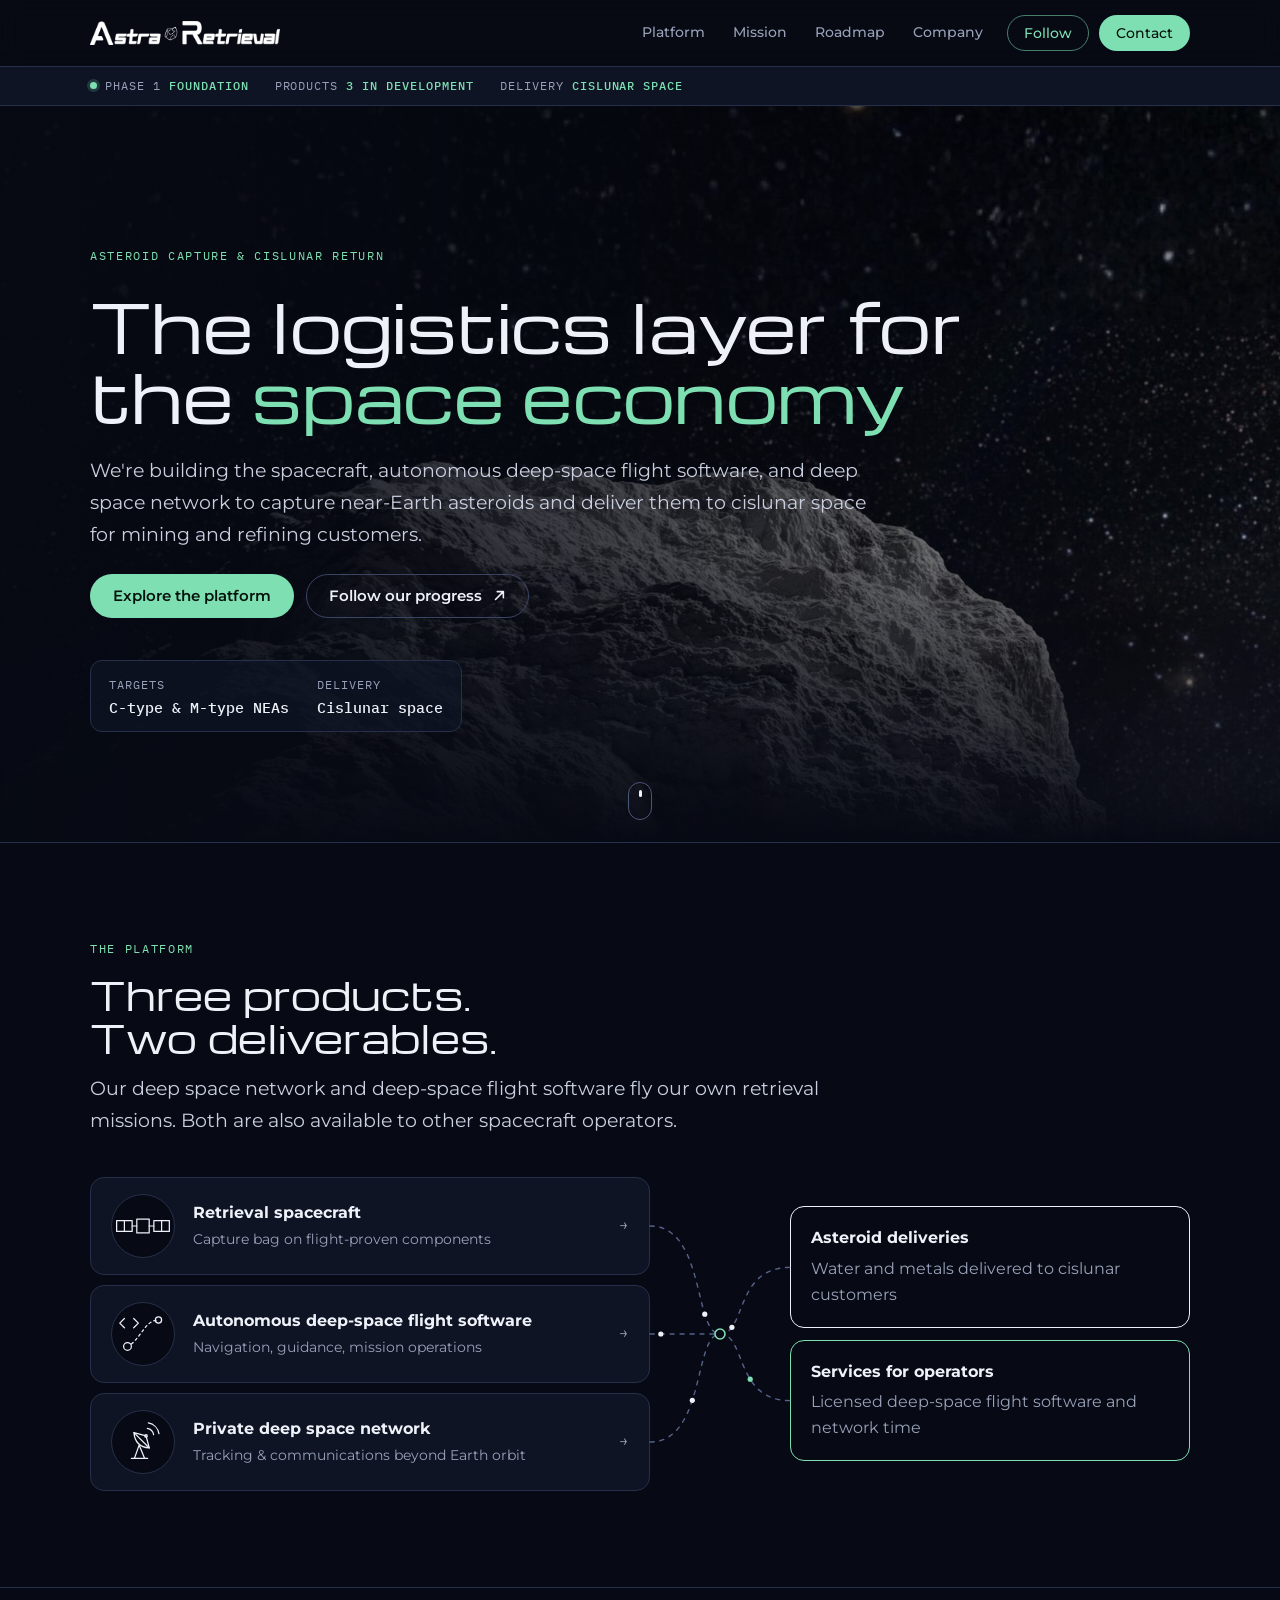
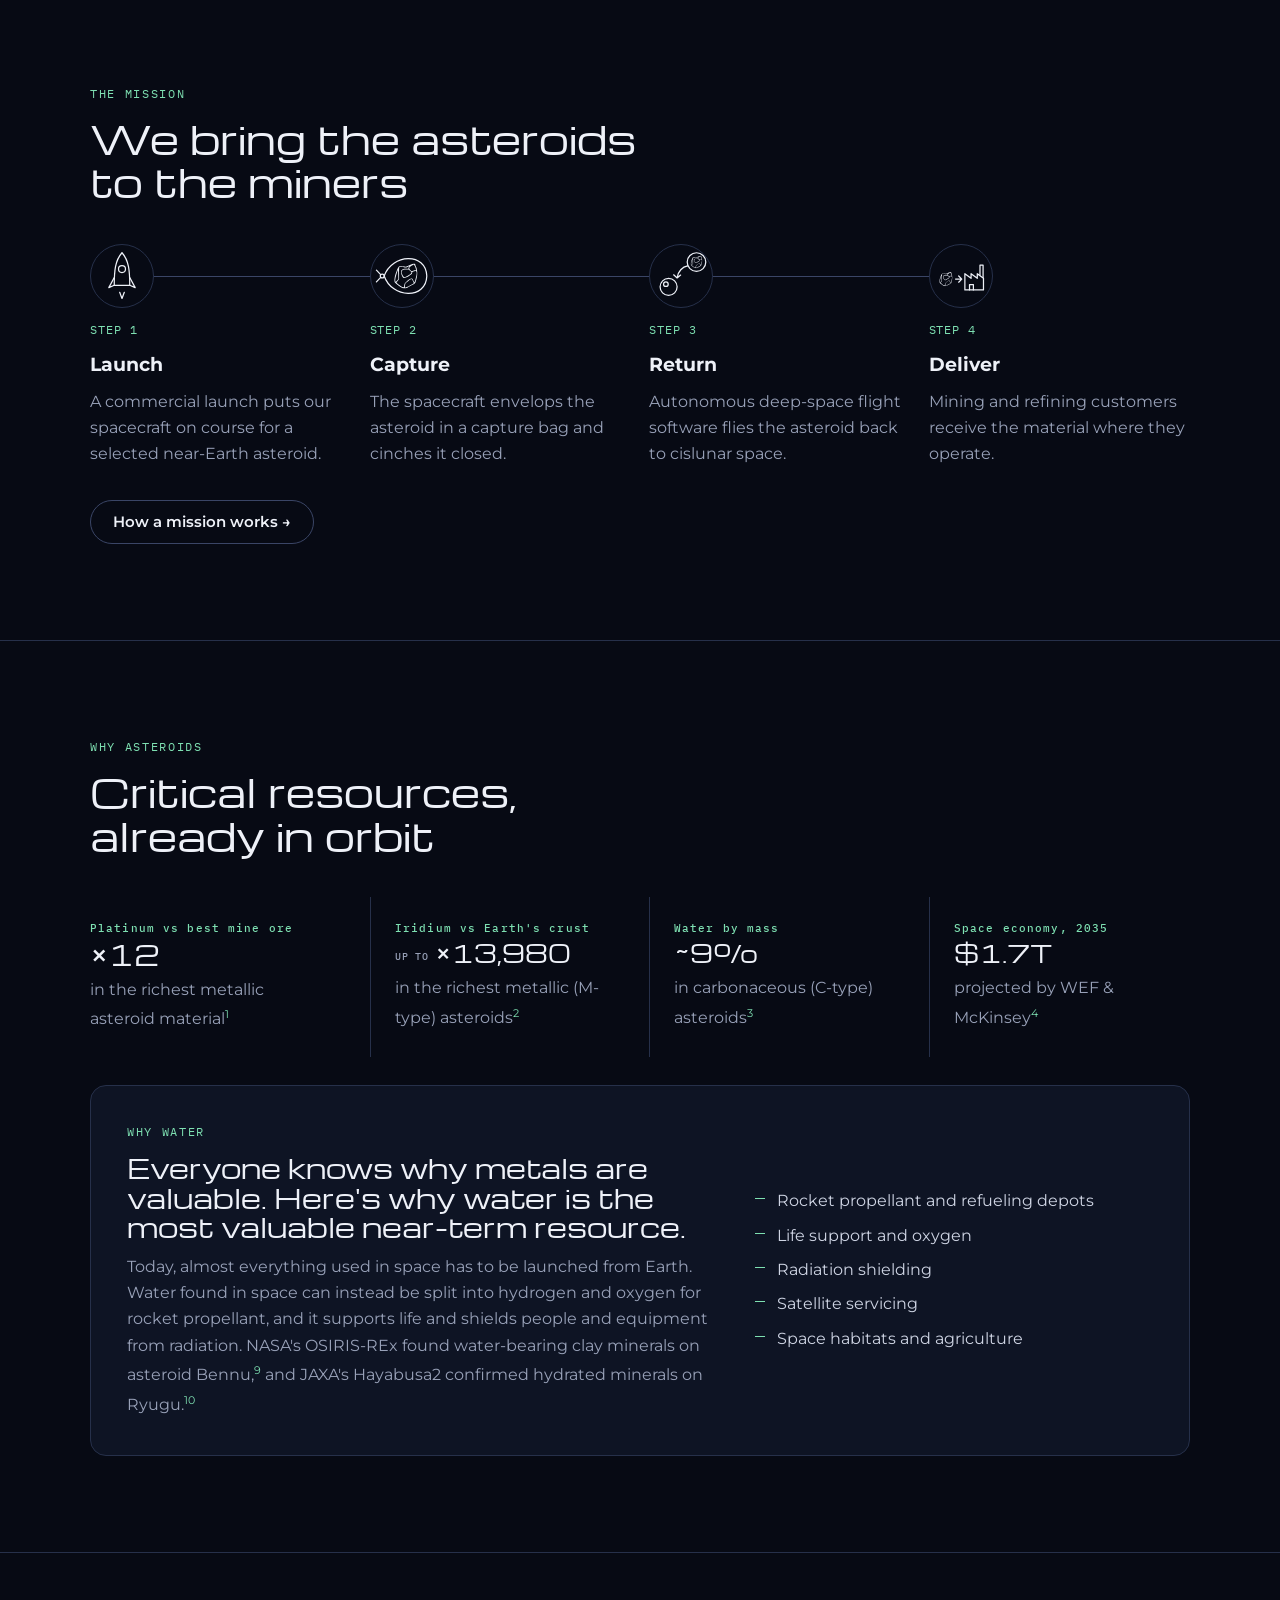
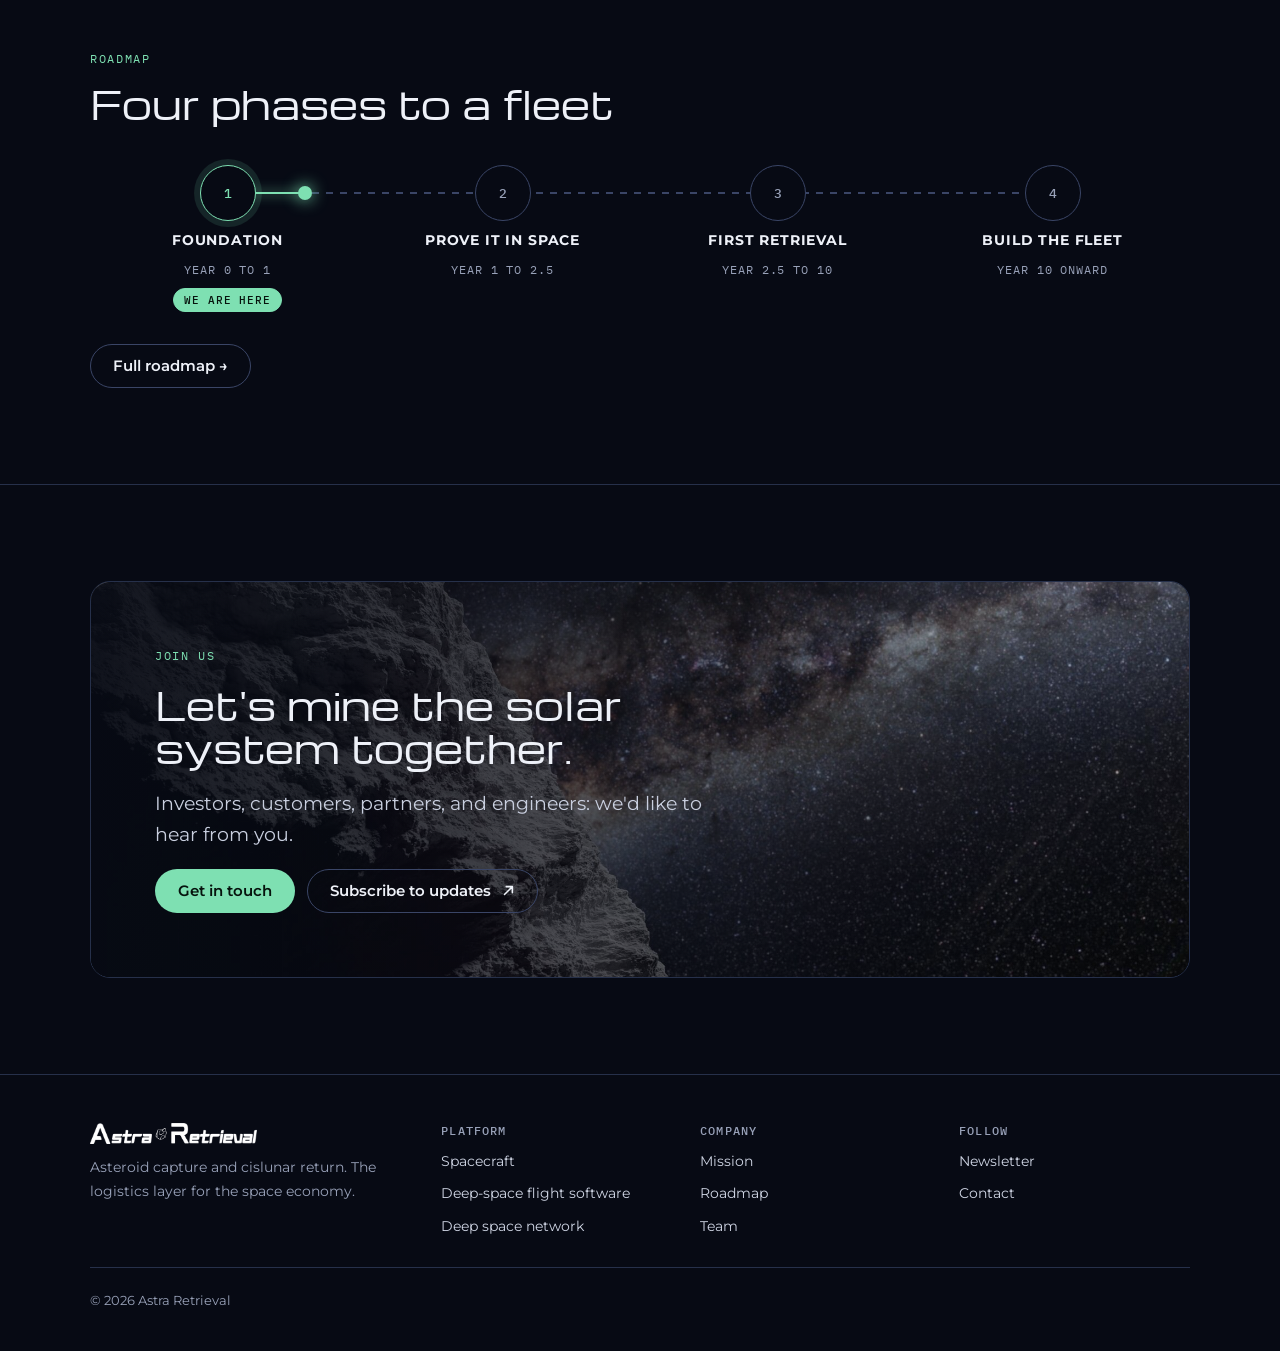
==== commit 604112a9: "Call the software deep-space flight software throughout Co-Authored-By: Claude Opus 5.5 <noreply@ant" ====
--- a/index.html
+++ b/index.html
@@ -60,7 +60,7 @@
     <div class="wrap">
       <p class="eyebrow">Asteroid capture &amp; cislunar return</p>
       <h1 class="d1">The logistics layer for the <em>space economy</em></h1>
-      <p class="lead">We're building the spacecraft, autonomous flight software, and deep space network to capture near-Earth asteroids and deliver them to cislunar space for mining and refining customers.</p>
+      <p class="lead">We're building the spacecraft, autonomous deep-space flight software, and deep space network to capture near-Earth asteroids and deliver them to cislunar space for mining and refining customers.</p>
       <div class="row">
         <a class="btn btn-solid" href="#platform">Explore the platform</a>
         <a class="btn btn-line" href="https://medium.com/astra-retrieval/newsletters/astra-retrieval-updates" target="_blank" rel="noopener">Follow our progress <svg viewBox="0 0 16 16"><path d="M6 3h7v7M13 3 4 12"/></svg></a>
@@ -78,12 +78,12 @@
       <div class="sec-head">
         <p class="eyebrow">The platform</p>
         <h2 class="d2">Three products. Two deliverables.</h2>
-        <p class="lead">Our network and software fly our own retrieval missions. Both are also available to other spacecraft operators.</p>
+        <p class="lead">Our deep space network and deep-space flight software fly our own retrieval missions. Both are also available to other spacecraft operators.</p>
       </div>
       <div class="stack">
         <div class="layers">
           <a class="layer" href="#spacecraft"><svg class="ico" viewBox="-40 -40 80 80" aria-hidden="true"><rect x="-8" y="-9" width="16" height="18"/><rect x="-34" y="-7" width="20" height="14"/><rect x="14" y="-7" width="20" height="14"/><path d="M-14 0 H-8 M8 0 H14 M-24 -7 V7 M24 -7 V7"/></svg><span><strong>Retrieval spacecraft</strong><small>Capture bag on flight-proven components</small></span><span class="arrow">→</span></a>
-          <a class="layer" href="#software"><svg class="ico" viewBox="-40 -40 80 80" aria-hidden="true"><circle cx="-20" cy="16" r="5"/><path d="M-15 13 C 0 0 4 -18 20 -18" stroke-dasharray="3 4"/><circle cx="20" cy="-18" r="4"/><path d="M-24 -20 L-30 -14 L-24 -8 M-12 -20 L-6 -14 L-12 -8"/></svg><span><strong>Autonomous flight software</strong><small>Navigation, guidance, mission operations</small></span><span class="arrow">→</span></a>
+          <a class="layer" href="#software"><svg class="ico" viewBox="-40 -40 80 80" aria-hidden="true"><circle cx="-20" cy="16" r="5"/><path d="M-15 13 C 0 0 4 -18 20 -18" stroke-dasharray="3 4"/><circle cx="20" cy="-18" r="4"/><path d="M-24 -20 L-30 -14 L-24 -8 M-12 -20 L-6 -14 L-12 -8"/></svg><span><strong>Autonomous deep-space flight software</strong><small>Navigation, guidance, mission operations</small></span><span class="arrow">→</span></a>
           <a class="layer" href="#network"><svg class="ico" viewBox="-40 -40 80 80" aria-hidden="true"><path d="M8.1 7.7 Q -10.2 6.2 -11.7 -12.1 Z"/><path d="M8.1 7.7 L3.9 -7.9 L-11.7 -12.1"/><circle cx="3.9" cy="-7.9" r="1.6"/><path d="M5.6 -17.7 A 10 10 0 0 1 13.7 -9.6 M6.9 -24.6 A 17 17 0 0 1 20.6 -10.9"/><path d="M-5 4 L-11 21 M-5 4 L2 21 M-15 21 H6"/></svg><span><strong>Private deep space network</strong><small>Tracking &amp; communications beyond Earth orbit</small></span><span class="arrow">→</span></a>
         </div>
         <div class="flow" aria-hidden="true">
@@ -102,7 +102,7 @@
         </div>
         <div class="outputs">
           <div class="out"><strong>Asteroid deliveries</strong><span class="dim">Water and metals delivered to cislunar customers</span></div>
-          <div class="out sell"><strong>Services for operators</strong><span class="dim">Licensed flight software and network time</span></div>
+          <div class="out sell"><strong>Services for operators</strong><span class="dim">Licensed deep-space flight software and network time</span></div>
         </div>
       </div>
     </div>
@@ -117,7 +117,7 @@
       <ol class="steps" style="list-style:none;padding:0;margin:0">
         <li class="step" style="--i: 0"><svg class="ico" viewBox="-40 -40 80 80" aria-hidden="true"><path d="M0 -30 C 9 -20 10 -6 10 12 H -10 C -10 -6 -9 -20 0 -30 Z"/><circle cx="0" cy="-9" r="4.5"/><path d="M-10 2 L-17 15 L-10 12 M10 2 L17 15 L10 12 M-3 21 L0 29 L3 21"/></svg><span class="mono">Step 1</span><h3 class="d3">Launch</h3><p class="dim">A commercial launch puts our spacecraft on course for a selected near-Earth asteroid.</p></li>
         <li class="step" style="--i: 1"><svg class="ico" viewBox="-40 -40 80 80" aria-hidden="true"><use href="#glyph" x="-10" y="-16.2" width="30" height="32.3"/><path d="M-23 0 C -13 -29 31 -31 32 0 C 31 31 -13 29 -23 0"/><circle cx="-25.5" cy="0" r="2.5"/><path d="M-27.5 1.8 L-33 7.5 M-27.5 -1.8 L-33 -7.5"/></svg><span class="mono">Step 2</span><h3 class="d3">Capture</h3><p class="dim">The spacecraft envelops the asteroid in a capture bag and cinches it closed.</p></li>
-        <li class="step" style="--i: 2"><svg class="ico" viewBox="-40 -40 80 80" aria-hidden="true"><circle cx="-16" cy="14" r="11"/><circle cx="-19.5" cy="10.5" r="3"/><use href="#glyph" x="12.5" y="-26.2" width="15" height="16.2"/><circle cx="20" cy="-18" r="12"/><path d="M8.5 -13 C 2 -12 -4 -6 -5 2.5 M-5 2.5 L-9.5 -1.5 M-5 2.5 L-0.5 -1.2"/></svg><span class="mono">Step 3</span><h3 class="d3">Return</h3><p class="dim">Autonomous software flies the asteroid back to cislunar space.</p></li>
+        <li class="step" style="--i: 2"><svg class="ico" viewBox="-40 -40 80 80" aria-hidden="true"><circle cx="-16" cy="14" r="11"/><circle cx="-19.5" cy="10.5" r="3"/><use href="#glyph" x="12.5" y="-26.2" width="15" height="16.2"/><circle cx="20" cy="-18" r="12"/><path d="M8.5 -13 C 2 -12 -4 -6 -5 2.5 M-5 2.5 L-9.5 -1.5 M-5 2.5 L-0.5 -1.2"/></svg><span class="mono">Step 3</span><h3 class="d3">Return</h3><p class="dim">Autonomous deep-space flight software flies the asteroid back to cislunar space.</p></li>
         <li class="step" style="--i: 3"><svg class="ico" viewBox="-40 -40 80 80" aria-hidden="true"><use href="#glyph" x="-28" y="-5.2" width="17" height="18.3"/><path d="M-7 4 H1 M1 4 L-3 0 M1 4 L-3 8"/><path d="M5 18 V-3 L13 3 V-3 L21 3 V-3 L29 3 V18 Z"/><path d="M24.5 -1 V-14 H28.5 V2 M11 18 V11 H16 V18"/></svg><span class="mono">Step 4</span><h3 class="d3">Deliver</h3><p class="dim">Mining and refining customers receive the material where they operate.</p></li>
       </ol>
       <p style="margin-top:32px"><a class="btn btn-line" href="#mission">How a mission works →</a></p>
@@ -189,7 +189,7 @@
   <div class="page-head"><div class="wrap">
     <p class="mono">Platform <b>· 3 products in development</b></p>
     <h1 class="d1">Everything a retrieval mission needs</h1>
-    <p class="lead">We build the whole chain ourselves: the spacecraft that captures the asteroid, the software that flies it, and the ground network that keeps it in contact. Two of the three are open to other operators.</p>
+    <p class="lead">We build the whole chain ourselves: the spacecraft that captures the asteroid, the deep-space flight software that flies it, and the ground network that keeps it in contact. Two of the three are open to other operators.</p>
   </div></div>
 
   <section class="sec" id="spacecraft"><div class="wrap product">
@@ -218,9 +218,9 @@
   <section class="sec" id="software"><div class="wrap product">
     <div class="grid" style="gap:16px">
       <span class="chip dev">In development</span>
-      <p class="eyebrow">Software</p>
+      <p class="eyebrow">Deep-space software</p>
       <h2 class="d2">Autonomous deep-space flight</h2>
-      <p class="lead">Far from Earth, every command arrives minutes late. Our software lets a mission be simulated in full before launch, then flies the trajectory, rendezvous, and capture on board, adapting in real time as conditions change in flight.</p>
+      <p class="lead">Far from Earth, every command arrives minutes late. Our deep-space flight software lets a mission be simulated in full before launch, then flies the trajectory, rendezvous, and capture on board, adapting in real time as conditions change in flight.</p>
       <ul class="ticks">
         <li>Full mission simulation before launch</li>
         <li>On-board navigation and guidance that adapts in real time</li>
@@ -265,7 +265,7 @@
 
   <section class="sec"><div class="wrap">
     <div class="card cta-card">
-      <div class="grid" style="gap:8px"><h2 class="d3">Operating a spacecraft beyond Earth orbit?</h2><p class="dim">Tell us about your mission. We're talking to early users of the flight software and network.</p></div>
+      <div class="grid" style="gap:8px"><h2 class="d3">Operating a spacecraft beyond Earth orbit?</h2><p class="dim">Tell us about your mission. We're talking to early users of the deep-space flight software and network.</p></div>
       <a class="btn btn-solid" href="#contact">Register interest</a>
     </div>
   </div></section>
@@ -342,18 +342,18 @@
       <div class="ms"><span class="node">4</span><strong>Build the fleet</strong><p class="mono yr">Year 10 onward</p></div>
     </div>
     <div class="grid g4">
-        <div class="card phase-card now"><span class="mono">Phase 1 · Year 0 to 1</span><span class="chip now">We are here</span><h3 class="d3">Foundation</h3><p class="dim">We design 3D models of the spacecraft and simulate its flight profile on our in-house software. Then we build a physical prototype of the asteroid capture mechanism and test it.</p></div>
+        <div class="card phase-card now"><span class="mono">Phase 1 · Year 0 to 1</span><span class="chip now">We are here</span><h3 class="d3">Foundation</h3><p class="dim">We design 3D models of the spacecraft and simulate its flight profile on our in-house deep-space flight software. Then we build a physical prototype of the asteroid capture mechanism and test it.</p></div>
         <div class="card phase-card"><span class="mono">Phase 2 · Year 1 to 2.5</span><h3 class="d3">Prove it in space</h3><p class="dim">We launch a prototype of our capture spacecraft into orbit and test its operations in flight.</p></div>
         <div class="card phase-card"><span class="mono">Phase 3 · Year 2.5 to 10</span><h3 class="d3">First retrieval</h3><p class="dim">Our first capture mission flies out to an asteroid, captures it, and brings it home for our first delivery.</p></div>
         <div class="card phase-card"><span class="mono">Phase 4 · Year 10 onward</span><h3 class="d3">Build the fleet</h3><p class="dim">We scale up operations, adding spacecraft until we are returning one asteroid every month.</p></div>
     </div>
     <div class="grid" style="gap:10px">
-      <div class="grid" style="gap:6px"><p class="eyebrow">By product</p><h2 class="d3">Three products, built together, each earning on its own timeline</h2><p class="dim" style="max-width:68ch">These timelines are our current predictions, not fixed dates. We share them to show how the company builds upon itself: the network and software we develop for our own missions start serving customers early, then carry our capture missions, so each phase grows the capabilities we can offer.</p></div>
+      <div class="grid" style="gap:6px"><p class="eyebrow">By product</p><h2 class="d3">Three products, built together, each earning on its own timeline</h2><p class="dim" style="max-width:68ch">These timelines are our current predictions, not fixed dates. We share them to show how the company builds upon itself: the network and deep-space flight software we develop for our own missions start serving customers early, then carry our capture missions, so each phase grows the capabilities we can offer.</p></div>
       <div class="lanes"><table>
         <thead><tr><th>Product</th><th class="now">1 · Foundation <span class="yr">Year 0 to 1</span></th><th>2 · Prove it in space <span class="yr">Year 1 to 2.5</span></th><th>3 · First retrieval <span class="yr">Year 2.5 to 10</span></th><th>4 · Build the fleet <span class="yr">Year 10 onward</span></th></tr></thead>
         <tbody>
           <tr><td><strong>Private deep space network</strong><span class="sub">Tracking and communications</span></td><td class="now"><span class="mi"><span class="mm">Month 8</span>Design the network</span><span class="mi"><span class="mm">Month 10</span>Locate and secure a first site</span></td><td class="sell"><span class="rev">Revenue · month 14</span><span class="mi"><span class="mm">Month 14</span>First station online, begin to lease</span><span class="mi"><span class="mm">Month 24</span>Track our test mission</span><span class="mi"><span class="mm">Month 25</span>Grow station count</span></td><td class="sell"><span class="mi"><span class="mm">Month 36</span>Track our first mission</span><span class="earn">Earning</span></td><td class="sell"><span class="earn">Earning</span></td></tr>
-          <tr><td><strong>Autonomous flight software</strong><span class="sub">Deep-space autonomy</span></td><td class="now"><span class="mi"><span class="mm">Month 6</span>In-house flight profile simulation</span><span class="mi"><span class="mm">Month 7</span>Begin build-out of the full software suite</span></td><td class="sell"><span class="mi"><span class="mm">Month 20</span>Flies on our prototype in orbit</span><span class="rev">Revenue · month 24</span><span class="mi"><span class="mm">Month 24</span>Sale of first software license</span><span class="mi"><span class="mm">Month 26</span>Continue to build out the software suite</span></td><td class="sell"><span class="earn">Earning</span></td><td class="sell"><span class="earn">Earning</span></td></tr>
+          <tr><td><strong>Autonomous deep-space flight software</strong><span class="sub">Deep-space autonomy</span></td><td class="now"><span class="mi"><span class="mm">Month 6</span>In-house flight profile simulation</span><span class="mi"><span class="mm">Month 7</span>Begin build-out of the full deep-space software suite</span></td><td class="sell"><span class="mi"><span class="mm">Month 20</span>Flies on our prototype in orbit</span><span class="rev">Revenue · month 24</span><span class="mi"><span class="mm">Month 24</span>Sale of first deep-space software license</span><span class="mi"><span class="mm">Month 26</span>Continue to build out the deep-space software suite</span></td><td class="sell"><span class="earn">Earning</span></td><td class="sell"><span class="earn">Earning</span></td></tr>
           <tr><td><strong>Capture spacecraft</strong><span class="sub">Asteroid retrieval</span></td><td class="now"><span class="mi"><span class="mm">Month 4</span>3D models and flight simulations</span><span class="mi"><span class="mm">Month 8</span>Build capture prototype and test</span></td><td><span class="mi"><span class="mm">Month 20</span>Launch orbital test</span></td><td><span class="mi"><span class="mm">Month 36</span>Launch first asteroid capture mission</span><span class="mi"><span class="mm">Year 10</span>Deliver first captured asteroid</span></td><td class="sell"><span class="rev">Revenue · year 10</span><span class="mi"><span class="mm">Year 10, month 1</span>Begin scaling up asteroid retrieval missions</span><span class="earn">Earning</span></td></tr>
         </tbody>
       </table></div>
@@ -374,7 +374,7 @@
     <div class="card"><p class="eyebrow">Power the space economy</p><p>Supply materials for lunar and in-space industry, and enable long-term space infrastructure.</p></div>
   </div></section>
   <section class="sec"><div class="wrap">
-    <div class="sec-head"><p class="eyebrow">How we build</p><h2 class="d2">Commercial-off-the-shelf first</h2><p class="lead">We use flight-proven components wherever they exist and spend engineering effort only on what's new: the capture bag, the flight software, and the network.</p></div>
+    <div class="sec-head"><p class="eyebrow">How we build</p><h2 class="d2">Commercial-off-the-shelf first</h2><p class="lead">We use flight-proven components wherever they exist and spend engineering effort only on what's new: the capture bag, the deep-space flight software, and the network.</p></div>
     <div class="grid g4">
       <div class="card"><h3 class="d3">Lower cost</h3></div><div class="card"><h3 class="d3">Faster development</h3></div><div class="card"><h3 class="d3">Lower risk</h3></div><div class="card"><h3 class="d3">Simpler integration</h3></div>
     </div>
@@ -401,7 +401,7 @@
   </div></div>
   <section class="sec"><div class="wrap grid g3">
     <div class="card"><p class="eyebrow">Investors</p><h2 class="d3">Request more information</h2><p class="dim">Ask for our deck, learn more about the team and business, and set up a call with our founder and his team.</p></div>
-    <div class="card"><p class="eyebrow">Customers &amp; partners</p><h2 class="d3">Software, network, or deliveries</h2><p class="dim">Operators interested in the flight software or network time, and future buyers of asteroid material.</p></div>
+    <div class="card"><p class="eyebrow">Customers &amp; partners</p><h2 class="d3">Deep-space software, network, or deliveries</h2><p class="dim">Operators interested in the deep-space flight software or network time, and future buyers of asteroid material.</p></div>
     <div class="card"><p class="eyebrow">Engineers</p><h2 class="d3">Help build it</h2><p class="dim">Deep-space autonomy, spacecraft hardware, and ground systems.</p></div>
   </div>
   <div class="wrap" style="margin-top:26px">
@@ -414,7 +414,7 @@
 <footer>
   <div class="wrap">
     <div class="grid" style="gap:12px;align-content:start"><img src="assets/img/logo-wordmark.png" alt="Astra Retrieval" width="170" height="21" style="height:21px;width:auto"><p class="dim" style="font-size:.9rem;max-width:34ch">Asteroid capture and cislunar return. The logistics layer for the space economy.</p></div>
-    <div><h4>Platform</h4><ul><li><a href="#spacecraft">Spacecraft</a></li><li><a href="#software">Flight software</a></li><li><a href="#network">Deep space network</a></li></ul></div>
+    <div><h4>Platform</h4><ul><li><a href="#spacecraft">Spacecraft</a></li><li><a href="#software">Deep-space flight software</a></li><li><a href="#network">Deep space network</a></li></ul></div>
     <div><h4>Company</h4><ul><li><a href="#mission">Mission</a></li><li><a href="#roadmap">Roadmap</a></li><li><a href="#company">Team</a></li></ul></div>
     <div><h4>Follow</h4><ul><li><a href="https://medium.com/astra-retrieval/newsletters/astra-retrieval-updates" target="_blank" rel="noopener">Newsletter</a></li><li><a href="#contact">Contact</a></li></ul></div>
     <p class="fine"><span>© 2026 Astra Retrieval</span></p>
